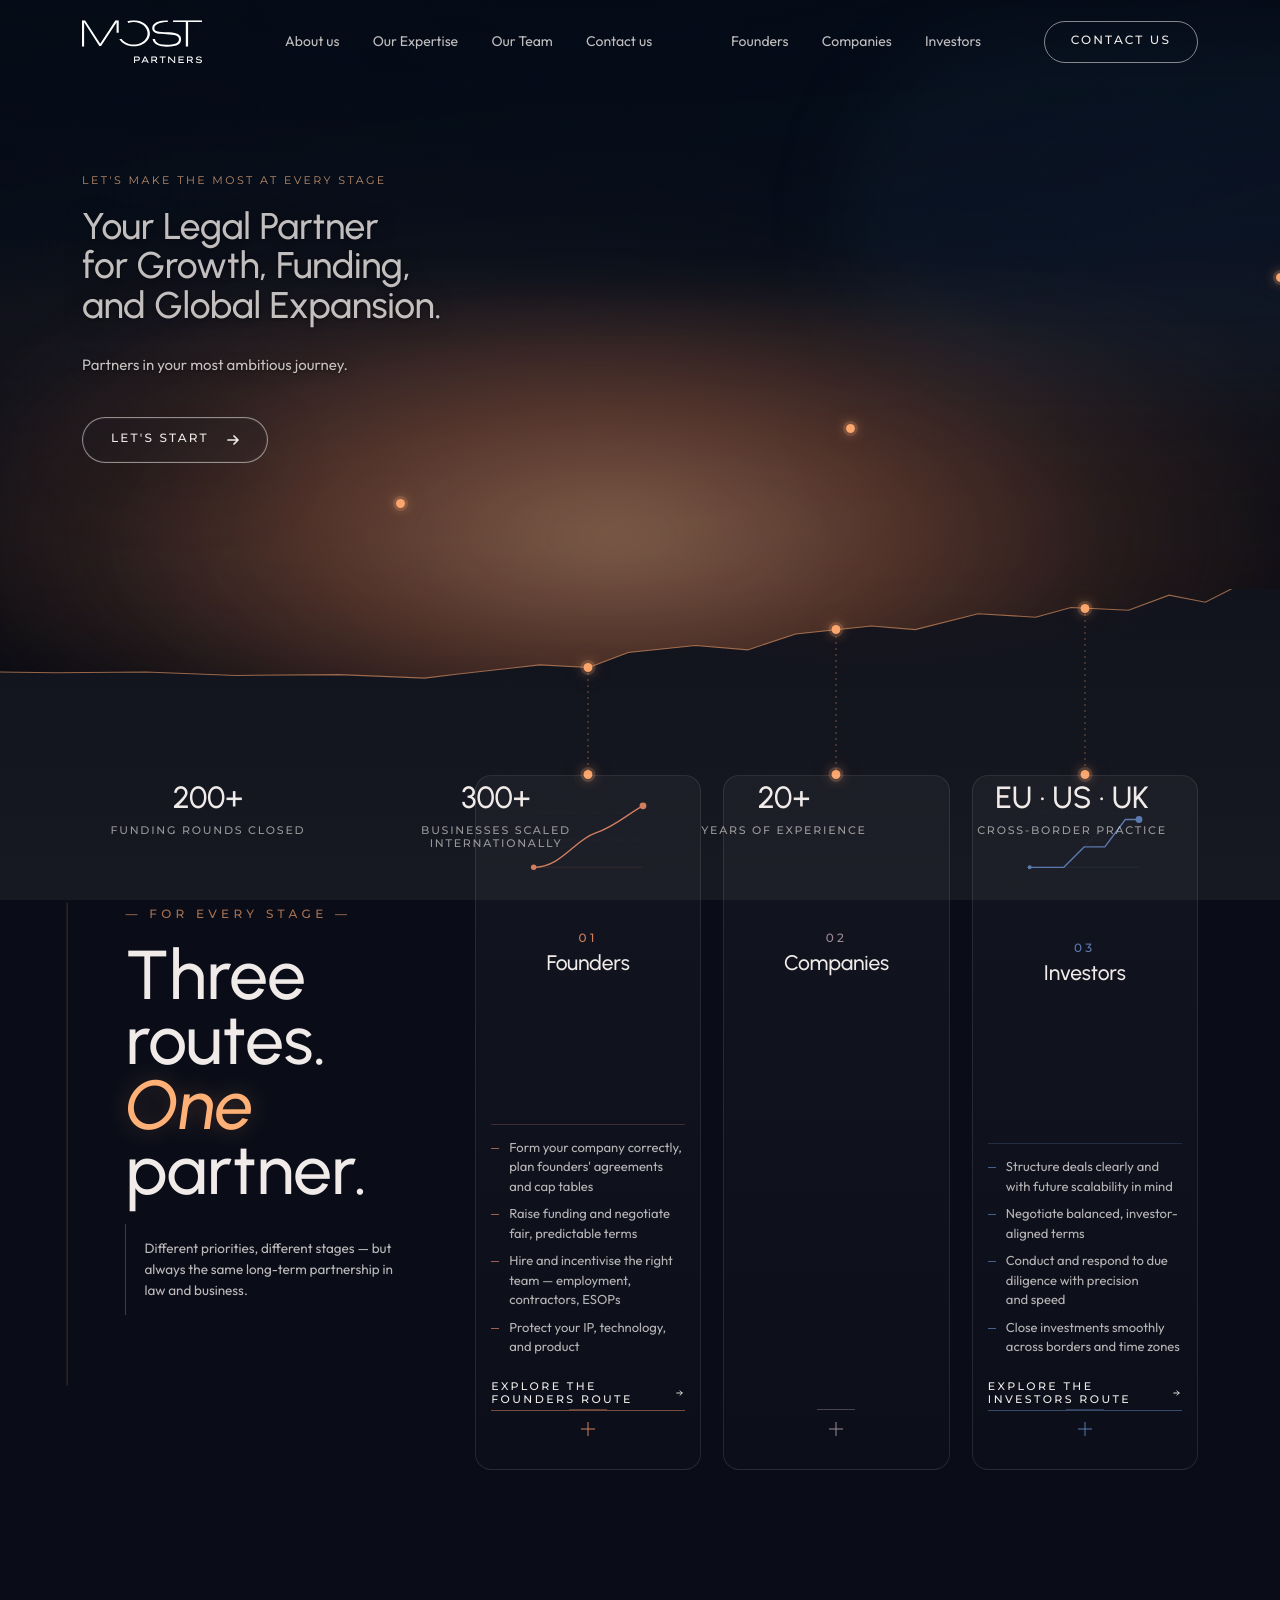
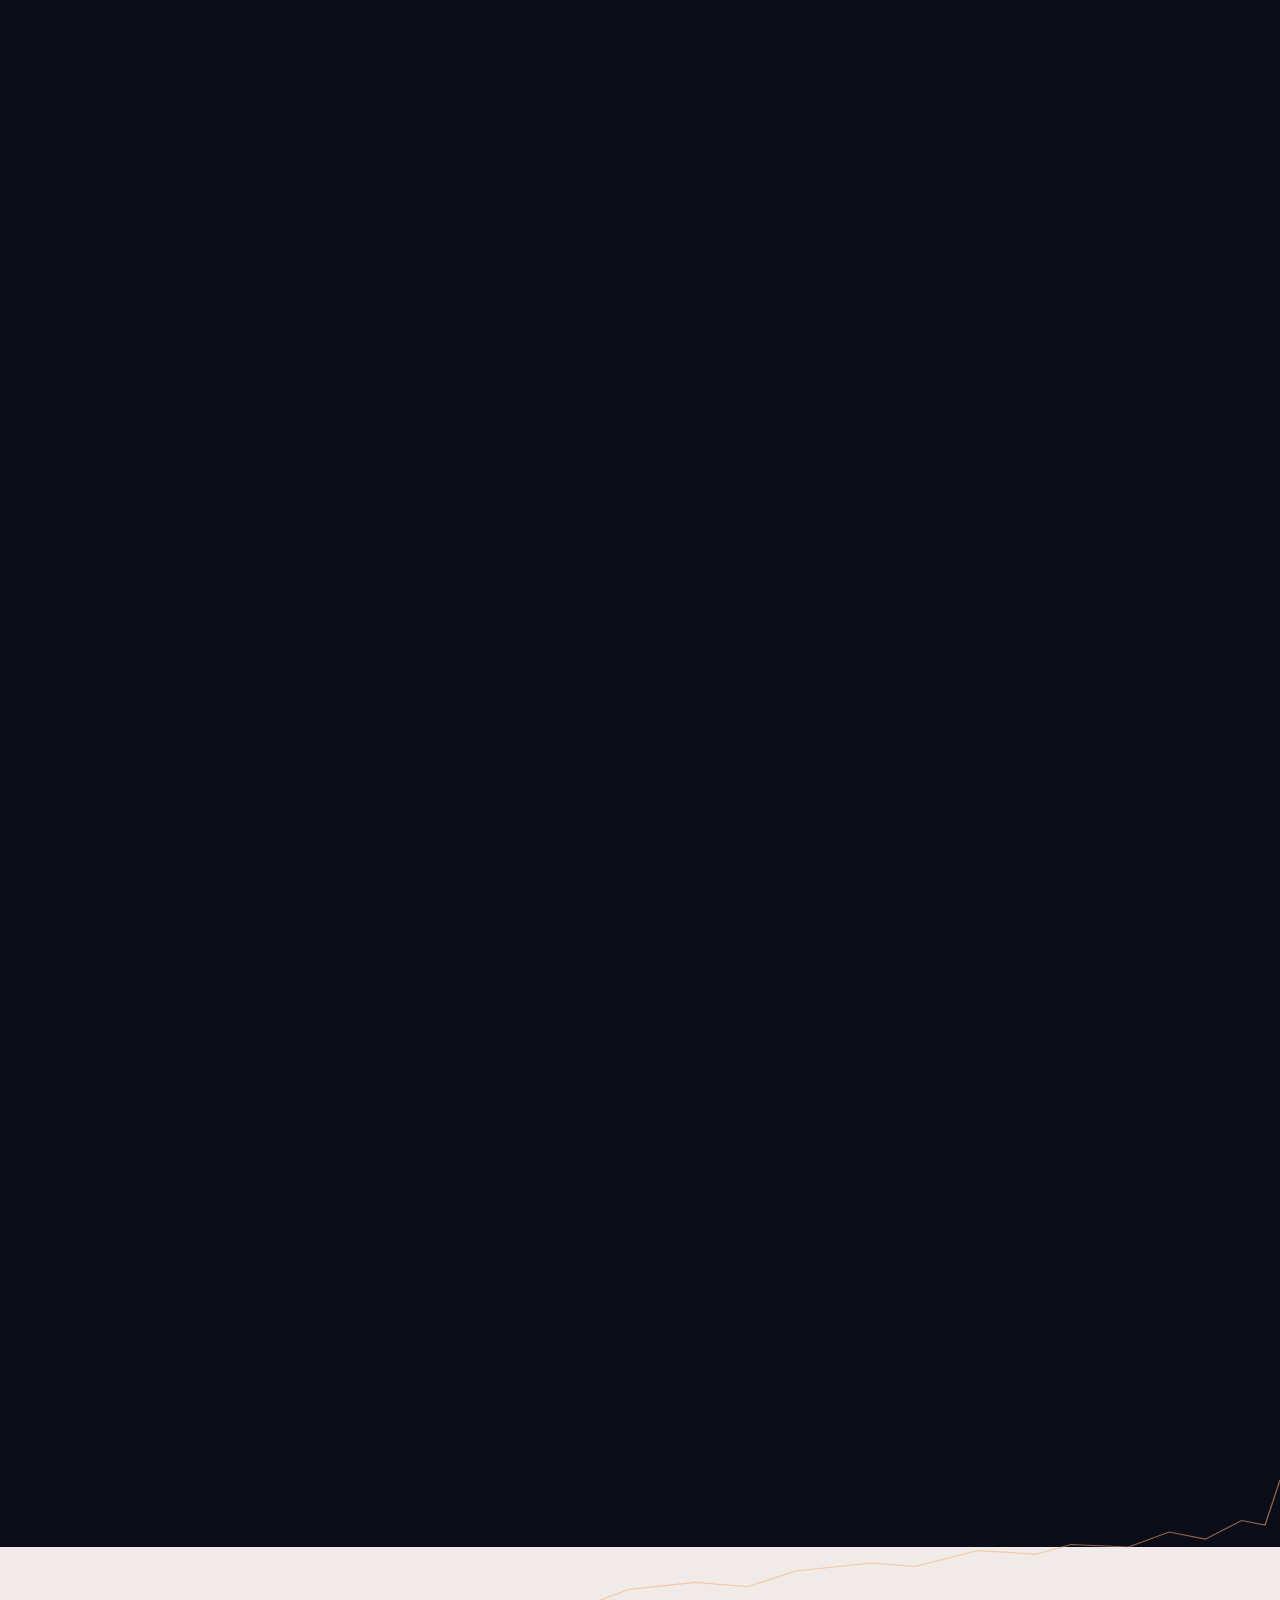
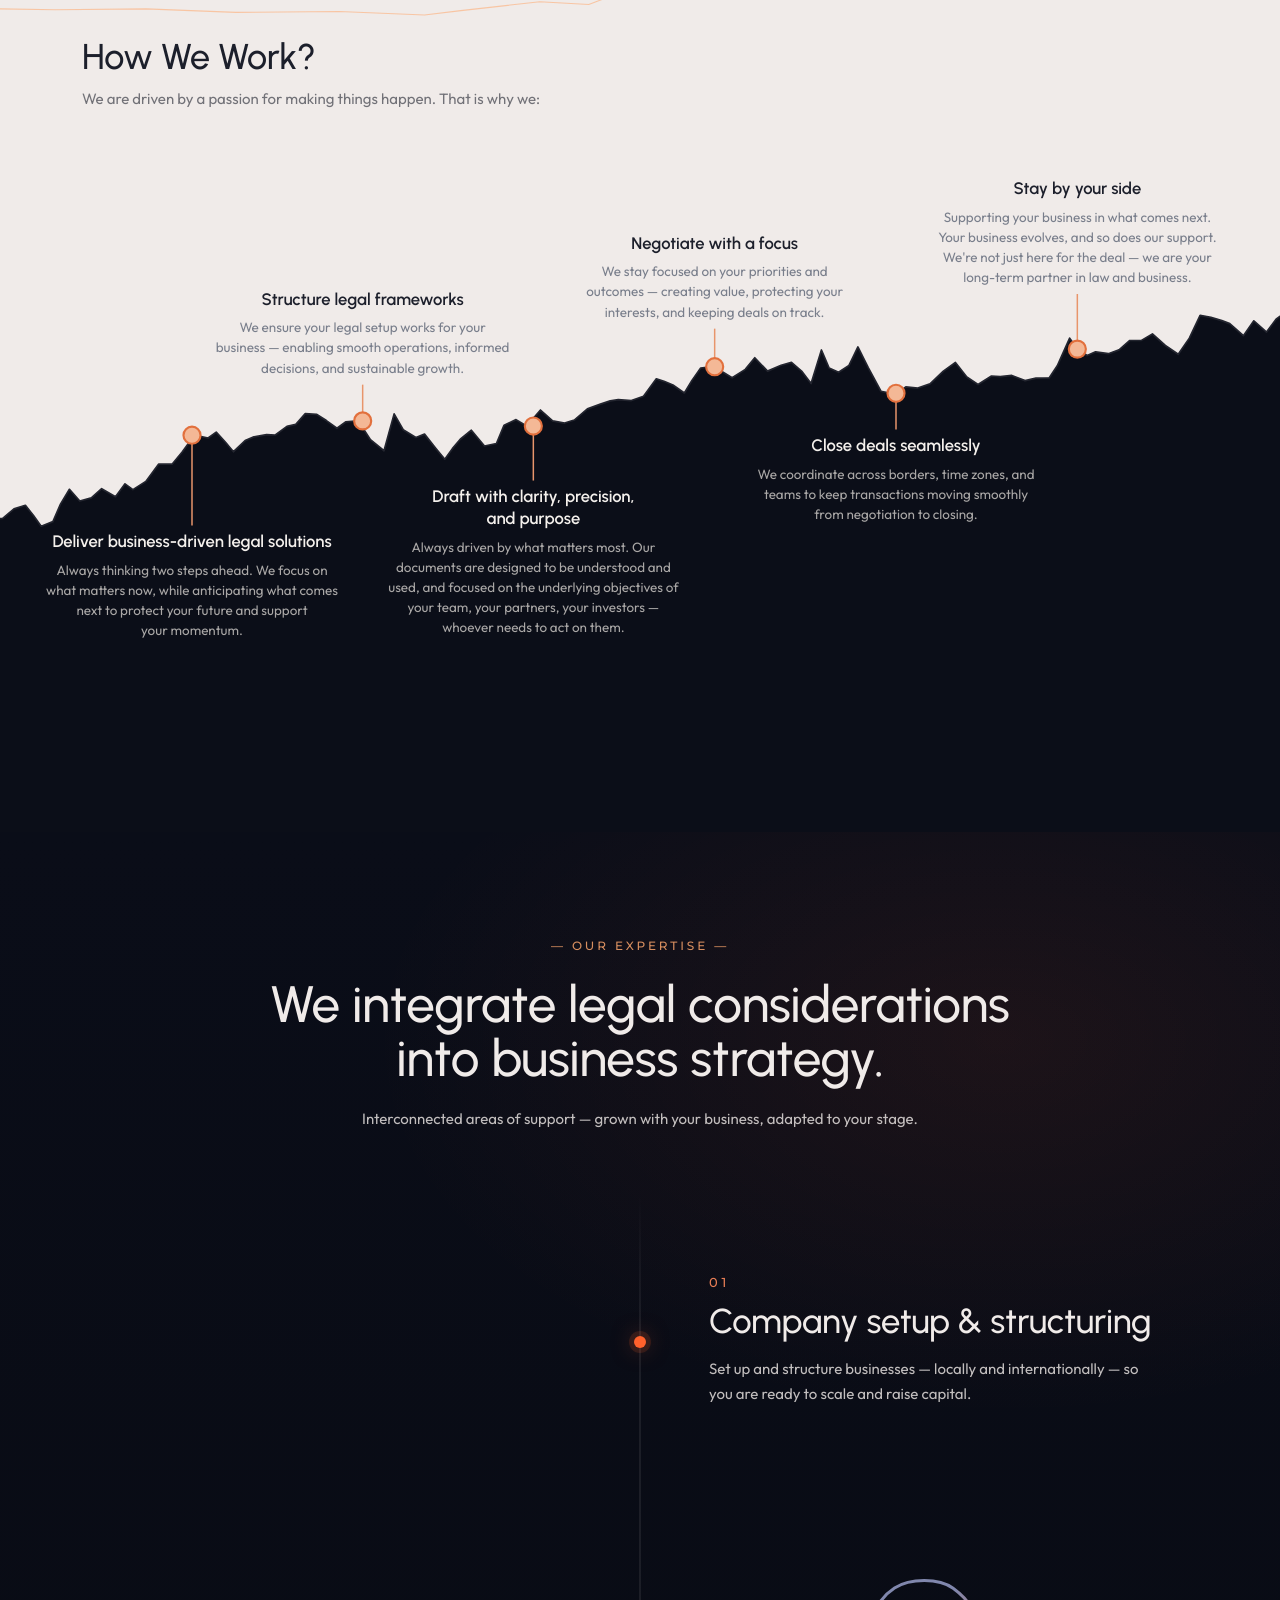
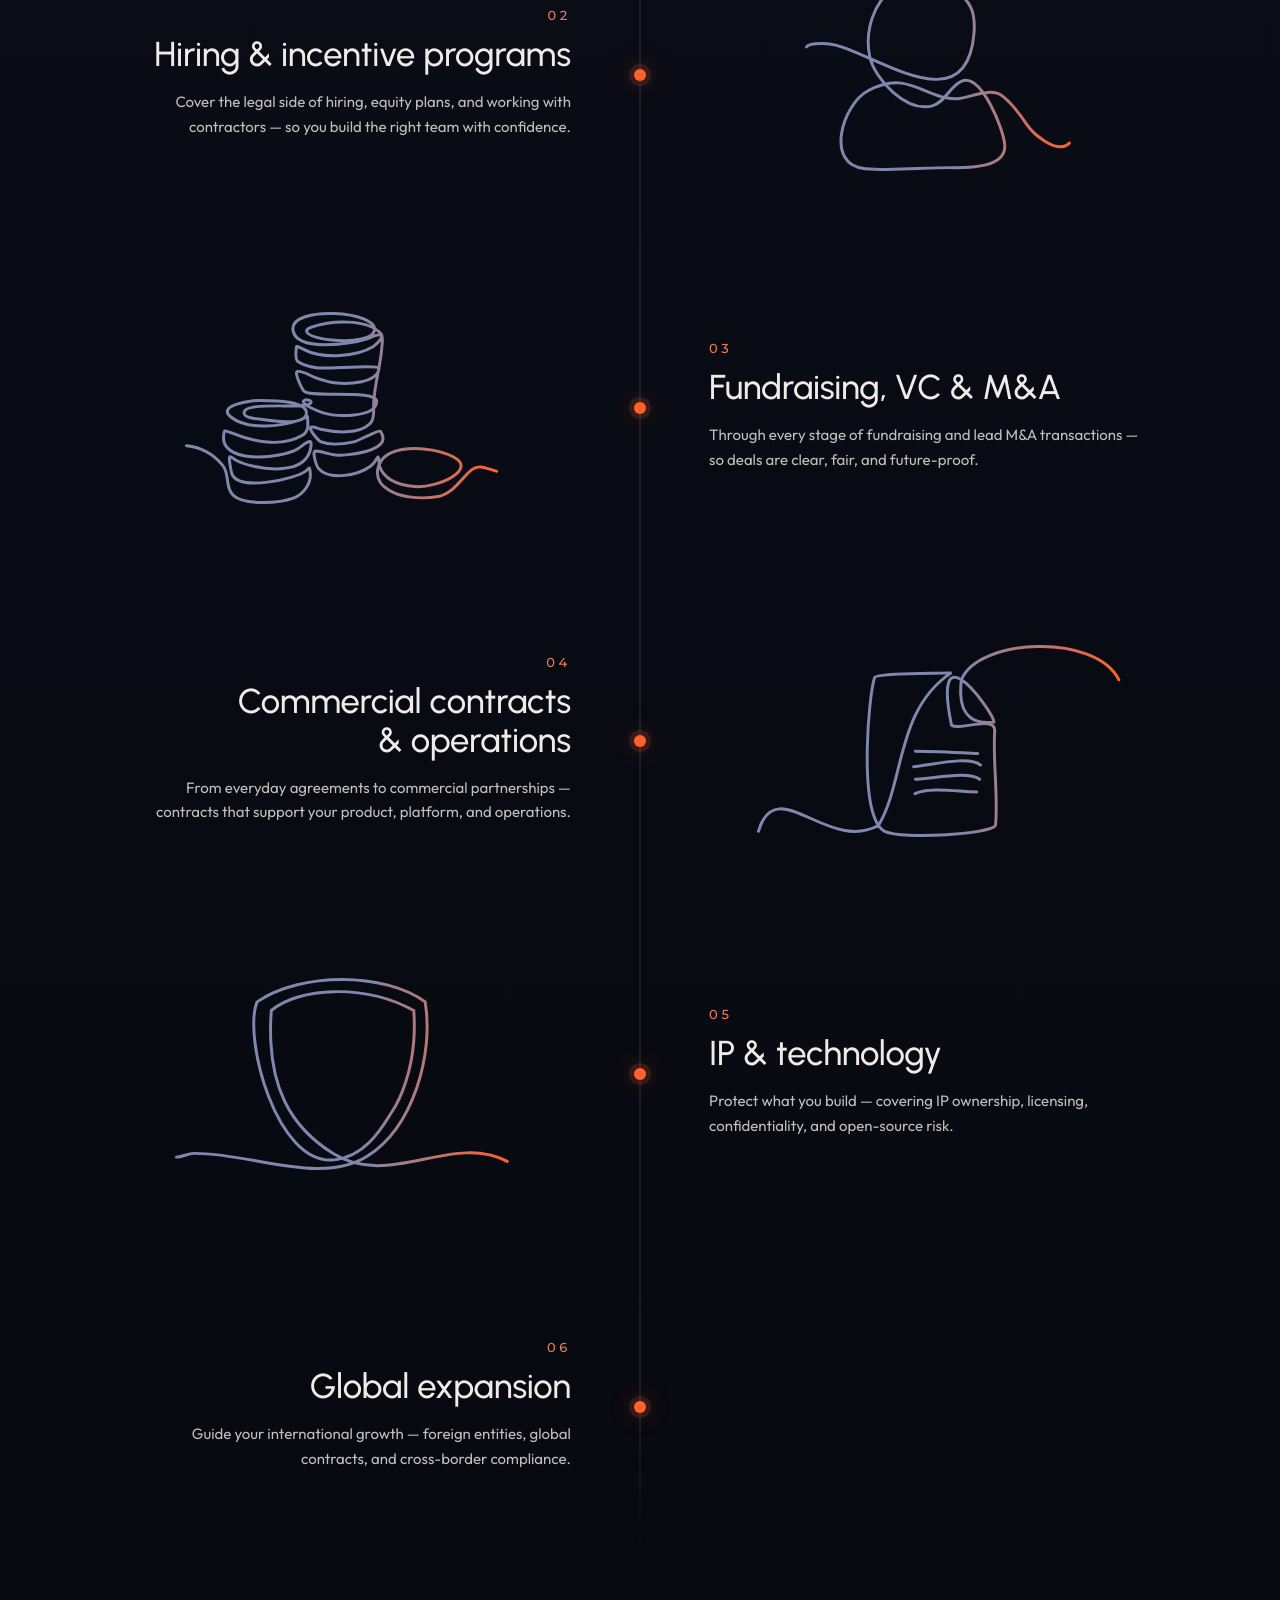
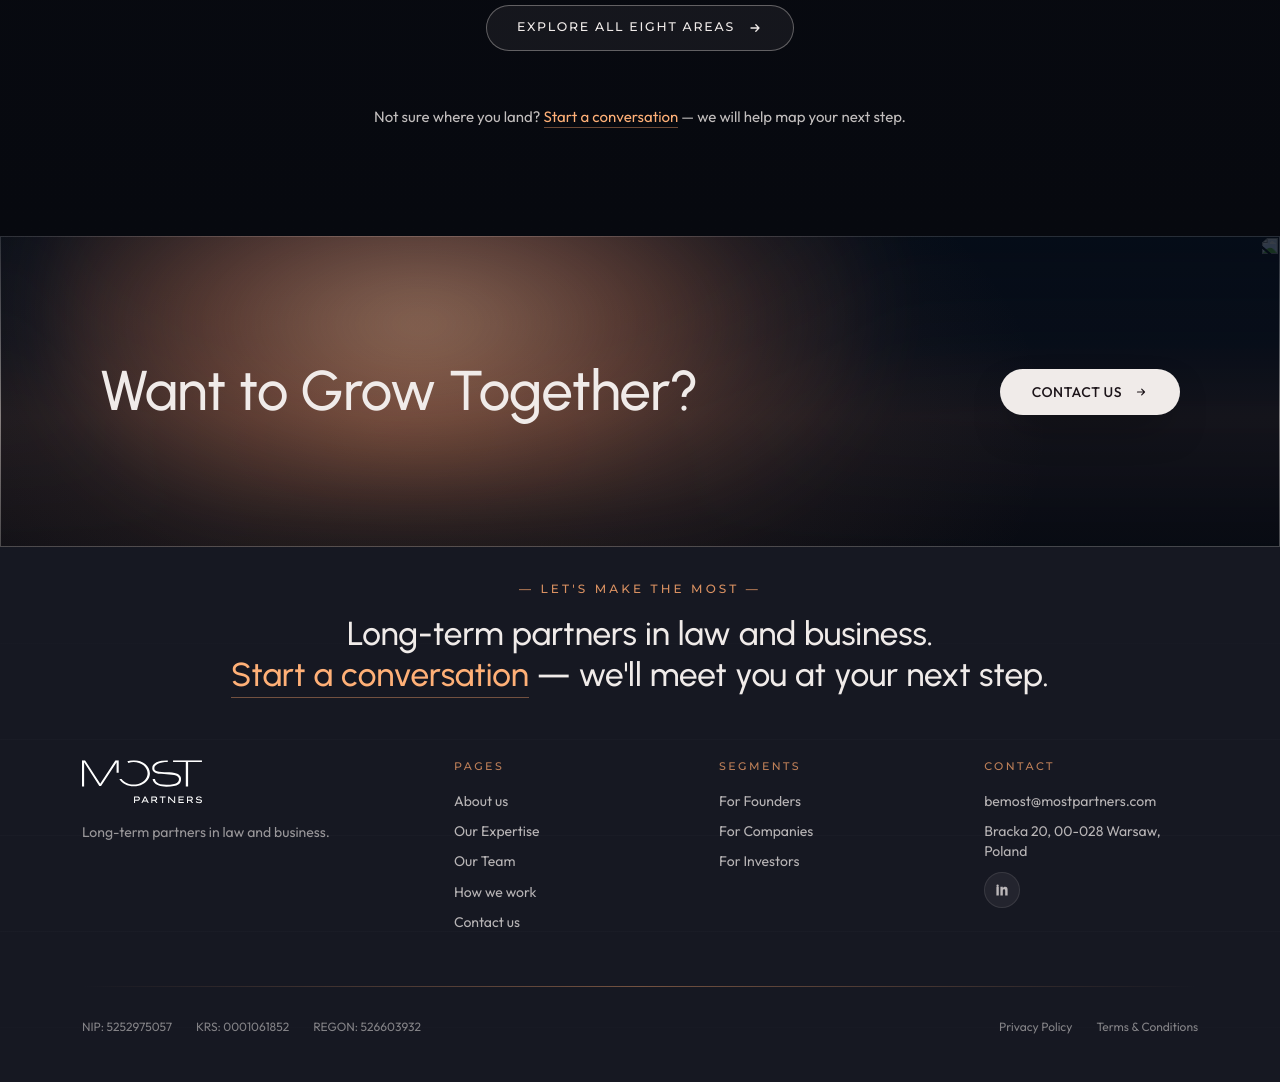
==== index.html @ e62a19aa "Sync home section order from most Co-Authored-By: Claude Opus 5 <noreply@anthropic.com> Claude-Sessi" ====
<!doctype html>
<html lang="en">
  <head>
    <meta charset="utf-8" />
    <meta name="viewport" content="width=device-width, initial-scale=1" />
    <meta name="robots" content="noindex, nofollow, noarchive, nosnippet" />
    <meta name="googlebot" content="noindex, nofollow, noarchive, nosnippet" />
    <title>MOST - Legal Partner for Growth</title>
    <meta
      name="description"
      content="MOST accompanies founders, tech companies, and investors as long-term partners in law and business."
    />
    <link rel="preconnect" href="https://fonts.googleapis.com" />
    <link rel="preconnect" href="https://fonts.gstatic.com" crossorigin />
    <link
      rel="preload"
      as="style"
      href="https://fonts.googleapis.com/css2?family=Montserrat:wght@500&family=Outfit:wght@400;500&family=Urbanist:wght@500;600&display=swap"
      onload="this.onload=null;this.rel='stylesheet'"
    />
    <noscript>
      <link
        href="https://fonts.googleapis.com/css2?family=Montserrat:wght@500&family=Outfit:wght@400;500&family=Urbanist:wght@500;600&display=swap"
        rel="stylesheet"
      />
    </noscript>
    <link rel="stylesheet" href="styles.css" />
    <script src="script.js" defer></script>
  </head>
  <body>
    <svg width="0" height="0" style="position:absolute" aria-hidden="true">
      <symbol id="most-logo" viewBox="0 0 160 58">
        <path d="M46.1176 16.6761V2.64803L25.4118 34.1921H23.0588L2.82353 2.64803V34.8539H0V0.000976562H4L24.2989 31.1793L44.6596 0.000976562H48.9412V16.6761H46.1176Z" />
        <path d="M138.405 2.42772L131.413 2.4491L121.412 2.42772V0.0454102H159.925V2.42772H141.47V34.8427H138.405V2.42772Z" />
        <path d="M87.1559 20.0227C87.3404 19.172 87.4367 18.2971 87.4367 17.4056C87.4367 9.129 79.0972 2.37804 68.8867 2.37804C66.4508 2.37804 64.0639 2.75627 61.7605 3.51911L60.5396 1.48402C63.2406 0.537788 66.1008 0.0513 69.122 0.0513C81.0285 0.0513 90.5527 7.75359 90.5527 17.4056C90.5527 18.2958 90.4723 19.1695 90.3177 20.0227C89.9974 21.7789 89.3585 23.4485 88.4513 24.9895C85.0152 30.8159 77.7155 34.8135 69.122 34.8135C60.5144 34.8135 53.1736 30.8324 49.7249 24.9895H52.7884C56.0147 29.4748 62.0161 32.488 68.8867 32.488C75.7447 32.488 81.7051 29.4608 84.9156 24.9895C86.001 23.4778 86.7709 21.8018 87.1559 20.0227Z" />
        <path d="M114.353 2.42674C103.316 2.42674 96.4705 5.99848 96.4705 10.5885C96.4705 12.9579 97.7646 13.8238 99.8823 14.7797C103.059 16.2135 109.077 15.9515 113.059 16.1032C117.559 16.2554 122.736 16.3607 127.059 18.0885C129.412 19.0289 132.118 21.7293 132.118 24.7061C132.118 31.3238 128.782 35.1841 112.507 35.1841C95.8823 35.1841 94.4705 26.6914 94.1924 25.037H97.2513C97.7646 27.4635 99.1764 32.7576 112.507 32.7576C127.16 32.7576 129.294 29.0076 129.294 24.7061C129.294 22.6106 126.823 21.1216 125.294 20.4047C122.458 19.0753 117.167 18.7332 112.823 18.5297C108.689 18.3779 102.353 18.6042 98.4216 17.0114C95.8051 15.9512 93.647 13.787 93.647 10.5747C93.647 3.75027 101.951 0.000274658 114.353 0.000274658" />
        <path d="M69.4116 57.1026V48.4098H74.4208C74.9271 48.4098 75.3884 48.5299 75.8048 48.77C76.2294 49.0018 76.5682 49.3205 76.8213 49.7262C77.0745 50.1318 77.201 50.583 77.201 51.0798C77.201 51.6013 77.0622 52.0774 76.7846 52.5079C76.507 52.9301 76.1396 53.2695 75.6823 53.5262C75.2251 53.7745 74.7229 53.8987 74.1759 53.8987H70.7343V57.1026H69.4116ZM70.7343 52.6072H74.0534C74.3637 52.6072 74.6495 52.5368 74.9107 52.3961C75.1802 52.2554 75.3925 52.0691 75.5476 51.8373C75.7109 51.6055 75.7926 51.353 75.7926 51.0798C75.7926 50.8231 75.7109 50.5913 75.5476 50.3843C75.3925 50.1774 75.1802 50.0118 74.9107 49.8876C74.6495 49.7634 74.3637 49.7013 74.0534 49.7013H70.7343V52.6072Z" />
        <path d="M79.1814 57.1026L83.37 48.4098H84.9132L89.0773 57.1026H87.6199L84.7417 51.117C84.6682 50.9597 84.5948 50.8066 84.5213 50.6575C84.4478 50.5085 84.3743 50.3595 84.3008 50.2105C84.2355 50.0615 84.1702 49.9042 84.1049 49.7386C84.0395 49.573 83.9742 49.3909 83.9089 49.1922L84.3008 49.1798C84.2273 49.3785 84.1538 49.5647 84.0804 49.7386C84.015 49.9124 83.9456 50.078 83.8721 50.2353C83.7987 50.3926 83.7252 50.5499 83.6517 50.7072C83.5782 50.8562 83.5047 51.0094 83.4312 51.1667L80.5776 57.1026H79.1814ZM81.0062 55.066L81.5329 53.7745H86.6156L86.8238 55.066H81.0062Z" />
        <path d="M92.4354 57.1026V48.4098H97.4446C97.9509 48.4098 98.4122 48.5299 98.8286 48.77C99.2532 49.0018 99.592 49.3205 99.8451 49.7262C100.098 50.1318 100.225 50.583 100.225 51.0798C100.225 51.6013 100.086 52.0774 99.8084 52.5079C99.5308 52.9301 99.1634 53.2695 98.7061 53.5262C98.2489 53.7745 97.7467 53.8987 97.1997 53.8987H93.7582V57.1026H92.4354ZM99.0736 57.1026L96.1587 53.1785L97.5671 52.868L100.727 57.1151L99.0736 57.1026ZM93.7582 52.6072H97.0772C97.3875 52.6072 97.6733 52.5368 97.9345 52.3961C98.204 52.2554 98.4163 52.0691 98.5714 51.8373C98.7347 51.6055 98.8164 51.353 98.8164 51.0798C98.8164 50.8231 98.7347 50.5913 98.5714 50.3843C98.4163 50.1774 98.204 50.0118 97.9345 49.8876C97.6733 49.7634 97.3875 49.7013 97.0772 49.7013H93.7582V52.6072Z" />
        <path d="M106.829 57.1026V49.7013H103.571V48.4098H111.483V49.7013H108.152V57.1026H106.829Z" />
        <path d="M114.933 57.1026V48.4098H116.243L123.2 55.5255L123.127 55.6373C123.086 55.3889 123.049 55.124 123.016 54.8425C122.992 54.5527 122.971 54.2588 122.955 53.9608C122.939 53.6545 122.922 53.3482 122.906 53.0419C122.898 52.7273 122.89 52.4209 122.882 52.1229C122.882 51.8249 122.882 51.5392 122.882 51.266V48.4098H124.204V57.1026H122.869L115.999 50.2477L116.011 50.0739C116.027 50.2229 116.043 50.4009 116.06 50.6079C116.076 50.8148 116.096 51.0384 116.121 51.2785C116.145 51.5185 116.166 51.7669 116.182 52.0236C116.207 52.2719 116.223 52.5244 116.231 52.7811C116.248 53.0294 116.256 53.2654 116.256 53.4889V57.1026H114.933Z" />
        <path d="M128.664 57.1026V48.4098H135.779V49.7013H129.986V55.8111H135.779V57.1026H128.664ZM129.386 53.2902V51.9987H135.106V53.2902H129.386Z" />
        <path d="M139.966 57.1026V48.4098H144.975C145.482 48.4098 145.943 48.5299 146.359 48.77C146.784 49.0018 147.123 49.3205 147.376 49.7262C147.629 50.1318 147.756 50.583 147.756 51.0798C147.756 51.6013 147.617 52.0774 147.339 52.5079C147.061 52.9301 146.694 53.2695 146.237 53.5262C145.78 53.7745 145.277 53.8987 144.73 53.8987H141.289V57.1026H139.966ZM146.604 57.1026L143.689 53.1785L145.098 52.868L148.258 57.1151L146.604 57.1026ZM141.289 52.6072H144.608C144.918 52.6072 145.204 52.5368 145.465 52.3961C145.735 52.2554 145.947 52.0691 146.102 51.8373C146.265 51.6055 146.347 51.353 146.347 51.0798C146.347 50.8231 146.265 50.5913 146.102 50.3843C145.947 50.1774 145.735 50.0118 145.465 49.8876C145.204 49.7634 144.918 49.7013 144.608 49.7013H141.289V52.6072Z" />
        <path d="M155.97 57.2268C155.358 57.2268 154.791 57.1647 154.268 57.0405C153.754 56.9164 153.28 56.7301 152.847 56.4817C152.423 56.2334 152.035 55.9188 151.684 55.5379L152.517 54.4203C153.047 54.975 153.586 55.3806 154.133 55.6373C154.689 55.8939 155.305 56.0222 155.983 56.0222C156.407 56.0222 156.815 55.9726 157.207 55.8732C157.599 55.7656 157.922 55.6083 158.175 55.4013C158.428 55.1861 158.555 54.917 158.555 54.5941C158.555 54.3872 158.485 54.2175 158.346 54.085C158.208 53.9525 158.024 53.8449 157.795 53.7621C157.575 53.6793 157.334 53.6131 157.073 53.5634C156.811 53.5137 156.558 53.4765 156.313 53.4517C156.077 53.4268 155.877 53.4061 155.713 53.3896C155.166 53.3151 154.668 53.2157 154.219 53.0915C153.778 52.9591 153.398 52.7935 153.08 52.5948C152.77 52.3961 152.529 52.1519 152.357 51.8621C152.194 51.5724 152.112 51.2371 152.112 50.8562C152.112 50.4506 152.206 50.0904 152.394 49.7758C152.59 49.453 152.86 49.1839 153.202 48.9687C153.554 48.7451 153.958 48.5754 154.415 48.4595C154.88 48.3436 155.383 48.2856 155.921 48.2856C156.493 48.2856 157.016 48.3436 157.489 48.4595C157.963 48.5754 158.383 48.7493 158.751 48.9811C159.126 49.2046 159.436 49.4819 159.681 49.8131L158.8 50.7941C158.571 50.5127 158.306 50.2767 158.003 50.0863C157.701 49.8876 157.371 49.7386 157.011 49.6392C156.66 49.5399 156.285 49.4902 155.885 49.4902C155.444 49.4902 155.048 49.5399 154.697 49.6392C154.346 49.7386 154.068 49.8793 153.864 50.0615C153.66 50.2353 153.558 50.4506 153.558 50.7072C153.558 50.9307 153.619 51.1212 153.741 51.2785C153.872 51.4358 154.052 51.5682 154.28 51.6758C154.509 51.7752 154.782 51.858 155.101 51.9242C155.427 51.9904 155.787 52.0484 156.179 52.0981C156.669 52.156 157.142 52.2305 157.599 52.3216C158.057 52.4127 158.465 52.541 158.824 52.7066C159.183 52.8639 159.469 53.0791 159.681 53.3523C159.894 53.6255 160 53.9815 160 54.4203C160 54.9832 159.832 55.4758 159.498 55.8981C159.163 56.3203 158.693 56.6473 158.089 56.8791C157.493 57.1109 156.787 57.2268 155.97 57.2268Z" />
      </symbol>
    </svg>

    <div class="scroll-progress" aria-hidden="true"></div>

    <header class="top-nav" aria-label="Primary navigation">
      <a class="wordmark" href="/" aria-label="MOST Partners home">
        <svg class="wordmark__logo" viewBox="0 0 160 58" role="img" aria-label="MOST Partners">
          <use href="#most-logo" />
        </svg>
      </a>

      <nav class="top-nav__menu top-nav__menu--left" aria-label="Primary sections">
        <a href="about-us.html">About us</a>
        <a href="expertise.html">Our Expertise</a>
        <a href="our-team.html">Our Team</a>
        <a href="contact.html">Contact us</a>
      </nav>

      <nav class="top-nav__menu top-nav__menu--right" aria-label="Audience">
        <a href="for-founders.html">Founders</a>
        <a href="for-companies.html">Companies</a>
        <a href="for-investors.html">Investors</a>
      </nav>

      <a class="nav-cta" href="contact.html">Contact us</a>

      <button class="icon-button" type="button" aria-label="Open menu" aria-expanded="false" aria-controls="mobile-menu">
        <span></span>
        <span></span>
      </button>
    </header>

    <div class="mobile-menu" id="mobile-menu" hidden>
      <div class="mobile-menu__panel">
        <div class="mobile-menu__top">
          <a class="wordmark" href="/" aria-label="MOST Partners home">
            <svg class="wordmark__logo" viewBox="0 0 160 58" role="img" aria-label="MOST">
              <use href="#most-logo" />
            </svg>
            <span class="wordmark__tag">PARTNERS</span>
          </a>
          <button class="close-button" type="button" aria-label="Close menu">
            <svg viewBox="0 0 24 24" aria-hidden="true">
              <path d="M6 6l12 12M18 6 6 18" />
            </svg>
          </button>
        </div>
        <nav class="mobile-menu__links" aria-label="Expanded mobile navigation">
          <a href="about-us.html">About us</a>
          <a href="expertise.html">Our Expertise</a>
          <a href="our-team.html">Our Team</a>
          <a href="contact.html">Contact us</a>
          <span class="mobile-menu__divider" aria-hidden="true"></span>
          <a href="for-founders.html">Founders</a>
          <a href="for-companies.html">Companies</a>
          <a href="for-investors.html">Investors</a>
        </nav>
        <a class="nav-cta" href="contact.html">Contact us</a>
      </div>
    </div>

    <main>
      <section class="hero" aria-labelledby="hero-title">
        <div class="hero-media" aria-hidden="true">
          <img class="hero-bg" src="background.webp" alt="" fetchpriority="high" decoding="async" />
          <div class="hero-wash"></div>
          <div class="hero-vignette"></div>
          <div class="hero-noise"></div>
        </div>

        <div class="hero-glow" aria-hidden="true">
          <span class="hero-glow__sun"></span>
          <span class="hero-glow__haze"></span>
        </div>

        <div class="hero-ridges" aria-hidden="true">
          <div class="hero-climbers-sun" aria-hidden="true"></div>

          <img class="hero-ridges__img" src="gora-bez-tla-2000px.svg" alt="" decoding="async" />

          <div class="hero-climbers" aria-hidden="true">
            <img class="hero-climbers__img" src="climbers.svg" alt="" decoding="async" />
          </div>
        </div>

        <div class="hero-content">
          <p class="eyebrow reveal">let's make the most at every stage</p>
          <h1 class="hero-title reveal" id="hero-title">
            Your Legal Partner
            <span>for Growth, Funding,</span>
            <span>and Global Expansion.</span>
          </h1>
          <p class="hero-tagline reveal">
            Partners in your most ambitious journey.
          </p>
          <a class="primary-cta reveal" href="contact.html">
            <span>let's start</span>
            <svg viewBox="0 0 20 20" aria-hidden="true">
              <path d="M5 10h10M11 6l4 4-4 4" />
            </svg>
          </a>
        </div>

        <div class="hero-stats" aria-label="Highlights">
          <div class="hero-stat">
            <strong>200+</strong>
            <span>Funding rounds closed</span>
            <p class="hero-stat__copy">Pre-seed through Series C and beyond, structured to keep growth on track.</p>
          </div>
          <div class="hero-stat">
            <strong>300+</strong>
            <span>Businesses scaled internationally</span>
            <p class="hero-stat__copy">From formation through cross-border expansion across Europe, the US, and the UK.</p>
          </div>
          <div class="hero-stat">
            <strong>20+</strong>
            <span>Years of experience</span>
            <p class="hero-stat__copy">Lawyers with backgrounds in Polish, English, and US law&nbsp;— working with founders, companies, and investors since&nbsp;2016.</p>
          </div>
          <div class="hero-stat">
            <strong>EU · US · UK</strong>
            <span>Cross-border practice</span>
            <p class="hero-stat__copy">Multijurisdictional experience advising on venture, commercial, and M&amp;A transactions across markets.</p>
          </div>
        </div>

      </section>

      <div class="ridge-edge">
        <svg class="ridge-edge__leaders" viewBox="0 0 2000 100" preserveAspectRatio="none" aria-hidden="true"></svg>
        <img class="ridge-edge__img" src="gora-bez-tla-2000px.svg" alt="" aria-hidden="true" loading="lazy" decoding="async" />
        <p class="ridge-quote">
          At MOST, we accompany founders, tech companies, and investors as long-term partners in law and business&nbsp;–
          helping them <strong>protect what matters most, move forward with confidence, and unlock opportunity.</strong>
        </p>
      </div>

      <svg class="hero-trail" viewBox="0 0 2000 850" preserveAspectRatio="none" aria-hidden="true">
        <path class="hero-trail__path" d="" />
        <g class="hero-trail__leaders"></g>
      </svg>

      <div class="hero-trail-points" aria-hidden="true"></div>

      <div class="hero-trail-labels" aria-hidden="true"></div>

      <!-- AUDIENCE INTRO: triptych with expandable persona cards (first section after hero) -->
      <section class="audience-intro" id="for-you" aria-labelledby="audience-intro-title">
        <div class="audience-intro__trail-edge audience-intro__trail-edge--bottom" aria-hidden="true"></div>
        <div class="audience-intro__grid" data-audience-triptych>
          <header class="audience-intro__head">
            <p class="audience-intro__eyebrow">— for every stage —</p>
            <h2 class="audience-intro__title" id="audience-intro-title">
              Three routes.<br>
              <span class="audience-intro__title-one">One</span><br>
              partner.
            </h2>
            <p class="audience-intro__lede">
              Different priorities, different stages&nbsp;— but always the same long-term partnership in law and&nbsp;business.
            </p>
          </header>

          <div class="audience-col audience-col--founders">
            <div class="audience-col__connector" aria-hidden="true">
              <span class="audience-col__trail-marker"></span>
              <span class="audience-col__card-marker"></span>
            </div>
            <article class="preview preview--founders is-expanded" data-audience-card>
              <div class="preview__chart" aria-hidden="true">
                <svg class="preview__route" viewBox="0 0 200 120" preserveAspectRatio="xMidYMid meet">
                  <line x1="20" y1="100" x2="180" y2="100" stroke="rgba(209,126,95,0.18)" stroke-width="1" />
                  <line x1="20" y1="60" x2="180" y2="60" stroke="rgba(209,126,95,0.12)" stroke-width="1" stroke-dasharray="2 3" />
                  <line x1="20" y1="20" x2="180" y2="20" stroke="rgba(209,126,95,0.1)" stroke-width="1" stroke-dasharray="2 3" />
                  <path d="M20 100 C 60 100, 80 60, 110 50 S 160 20, 180 10" stroke="#D17E5F" stroke-width="2" fill="none" stroke-linecap="round" />
                  <circle cx="20" cy="100" r="4" fill="#D17E5F" />
                  <circle cx="180" cy="10" r="5" fill="#D17E5F" />
                </svg>
              </div>
              <header class="preview__head">
                <span class="preview__num">01</span>
                <p class="preview__name">Founders</p>
                <p class="preview__hint">building from&nbsp;zero</p>
              </header>
              <div class="preview__body">
                <p class="preview__copy">
                  We take over the legal aspects of running your business so that you can focus on building and growing it. Have us as your legal partner at every stage&nbsp;— from formation and hiring to funding, expansion, and&nbsp;exit.
                </p>
                <ul class="preview__list">
                  <li>Form your company correctly, plan founders' agreements and cap&nbsp;tables</li>
                  <li>Raise funding and negotiate fair, predictable&nbsp;terms</li>
                  <li>Hire and incentivise the right team&nbsp;— employment, contractors,&nbsp;ESOPs</li>
                  <li>Protect your IP, technology, and&nbsp;product</li>
                </ul>
                <a class="preview__cta" href="for-founders.html">
                  <span>explore the founders route</span>
                  <svg viewBox="0 0 20 20" aria-hidden="true"><path d="M5 10h10M11 6l4 4-4 4" fill="none" stroke="currentColor" stroke-width="1.6" stroke-linecap="round" stroke-linejoin="round" /></svg>
                </a>
              </div>
              <button class="preview__toggle" type="button" aria-expanded="true" data-audience-toggle>
                <span class="preview__toggle-label">show less</span>
                <span class="preview__toggle-icon" aria-hidden="true"></span>
              </button>
            </article>
          </div>

          <div class="audience-col audience-col--companies">
            <div class="audience-col__connector" aria-hidden="true">
              <span class="audience-col__trail-marker"></span>
              <span class="audience-col__card-marker"></span>
            </div>
            <article class="preview preview--companies" data-audience-card>
              <div class="preview__chart" aria-hidden="true">
                <svg class="preview__route" viewBox="0 0 200 120" preserveAspectRatio="xMidYMid meet">
                  <line x1="20" y1="100" x2="180" y2="100" stroke="rgba(155,139,149,0.18)" stroke-width="1" />
                  <line x1="20" y1="60" x2="180" y2="60" stroke="rgba(155,139,149,0.12)" stroke-width="1" stroke-dasharray="2 3" />
                  <line x1="20" y1="20" x2="180" y2="20" stroke="rgba(155,139,149,0.1)" stroke-width="1" stroke-dasharray="2 3" />
                  <path d="M20 60 L 180 60" stroke="#9B8B95" stroke-width="2" fill="none" stroke-linecap="round" />
                  <rect x="16" y="56" width="8" height="8" fill="#9B8B95" />
                  <rect x="96" y="56" width="8" height="8" fill="rgba(155,139,149,0.7)" />
                  <rect x="176" y="56" width="8" height="8" fill="#9B8B95" />
                </svg>
              </div>
              <header class="preview__head">
                <span class="preview__num">02</span>
                <p class="preview__name">Companies</p>
                <p class="preview__hint">scaling with&nbsp;confidence</p>
              </header>
              <div class="preview__body">
                <p class="preview__copy">
                  We take care of the legal processes that each business needs, so you can scale and expand with confidence. From commercial contracts to cross-border transactions and complex deals&nbsp;— we support operational, structural, and international growth at every&nbsp;stage.
                </p>
                <ul class="preview__list">
                  <li>Strong legal foundations for operations and&nbsp;scale</li>
                  <li>Raise capital with clean, investor-aligned&nbsp;documentation</li>
                  <li>Manage employment, contractors, and ESOP&nbsp;programs</li>
                  <li>Navigate cross-border expansion and&nbsp;compliance</li>
                </ul>
                <a class="preview__cta" href="for-companies.html">
                  <span>explore the companies route</span>
                  <svg viewBox="0 0 20 20" aria-hidden="true"><path d="M5 10h10M11 6l4 4-4 4" fill="none" stroke="currentColor" stroke-width="1.6" stroke-linecap="round" stroke-linejoin="round" /></svg>
                </a>
              </div>
              <button class="preview__toggle" type="button" aria-expanded="false" data-audience-toggle>
                <span class="preview__toggle-label">read more</span>
                <span class="preview__toggle-icon" aria-hidden="true"></span>
              </button>
            </article>
          </div>

          <div class="audience-col audience-col--investors">
            <div class="audience-col__connector" aria-hidden="true">
              <span class="audience-col__trail-marker"></span>
              <span class="audience-col__card-marker"></span>
            </div>
            <article class="preview preview--investors" data-audience-card>
              <div class="preview__chart" aria-hidden="true">
                <svg class="preview__route" viewBox="0 0 200 120" preserveAspectRatio="xMidYMid meet">
                  <line x1="20" y1="100" x2="180" y2="100" stroke="rgba(91,122,176,0.18)" stroke-width="1" />
                  <line x1="20" y1="60" x2="180" y2="60" stroke="rgba(91,122,176,0.12)" stroke-width="1" stroke-dasharray="2 3" />
                  <line x1="20" y1="20" x2="180" y2="20" stroke="rgba(91,122,176,0.1)" stroke-width="1" stroke-dasharray="2 3" />
                  <path d="M20 100 L 70 100 L 100 70 L 130 70 L 160 30 L 180 30" stroke="#5B7AB0" stroke-width="2" fill="none" stroke-linecap="round" stroke-linejoin="round" />
                  <path d="M100 70 L 120 50" stroke="rgba(91,122,176,0.5)" stroke-width="1" fill="none" stroke-dasharray="2 3" />
                  <circle cx="20" cy="100" r="3" fill="#5B7AB0" />
                  <circle cx="180" cy="30" r="5" fill="#5B7AB0" />
                </svg>
              </div>
              <header class="preview__head">
                <span class="preview__num">03</span>
                <p class="preview__name">Investors</p>
                <p class="preview__hint">deploying capital</p>
              </header>
              <div class="preview__body">
                <p class="preview__copy">
                  We structure, negotiate, and close deals so you can focus on sourcing opportunities and maximising value. Partner with us to turn potential into performance&nbsp;— and investments into lasting&nbsp;returns.
                </p>
                <ul class="preview__list">
                  <li>Structure deals clearly and with future scalability in&nbsp;mind</li>
                  <li>Negotiate balanced, investor-aligned&nbsp;terms</li>
                  <li>Conduct and respond to due diligence with precision and&nbsp;speed</li>
                  <li>Close investments smoothly across borders and time&nbsp;zones</li>
                </ul>
                <a class="preview__cta" href="for-investors.html">
                  <span>explore the investors route</span>
                  <svg viewBox="0 0 20 20" aria-hidden="true"><path d="M5 10h10M11 6l4 4-4 4" fill="none" stroke="currentColor" stroke-width="1.6" stroke-linecap="round" stroke-linejoin="round" /></svg>
                </a>
              </div>
              <button class="preview__toggle" type="button" aria-expanded="false" data-audience-toggle>
                <span class="preview__toggle-label">read more</span>
                <span class="preview__toggle-icon" aria-hidden="true"></span>
              </button>
            </article>
          </div>
        </div>
      </section>

      <!-- HOW WE WORK: the Figma terrain - a hand-drawn ridge profile with
           labels scattered along the line -->
      <section class="exwork exwork--terrain" id="how-we-work" aria-labelledby="exwork-title">
        <header class="exwork__head">
          <h2 class="exwork__title" id="exwork-title">How We&nbsp;Work?</h2>
          <p class="exwork__lede">We are driven by a passion for making things happen. That is why&nbsp;we:</p>
        </header>

        <div class="exwork-terrain io-reveal">
          <svg class="exwork-terrain__svg" viewBox="0 0 1200 660" preserveAspectRatio="xMidYMid meet" aria-hidden="true">
            <path class="exwork-terrain__fill" d="M -10.0 366.8 L 2.5 366.0 L 13.1 357.1 L 23.8 353.7 L 31.4 363.3 L 38.6 373.3 L 49.6 369.0 L 56.7 352.6 L 65.1 338.7 L 74.8 349.7 L 85.6 346.8 L 95.3 338.1 L 108.3 345.6 L 117.2 333.6 L 124.6 339.0 L 136.7 331.3 L 148.8 315.0 L 161.3 315.2 L 170.6 304.0 L 182.3 288.0 L 195.1 290.6 L 202.7 285.1 L 210.8 293.9 L 218.9 303.5 L 229.8 293.0 L 238.0 289.6 L 249.9 287.5 L 258.1 287.8 L 269.0 279.7 L 277.3 277.9 L 286.2 267.8 L 296.7 268.4 L 306.0 274.3 L 315.9 281.5 L 324.0 275.6 L 335.9 274.6 L 347.3 292.2 L 360.0 302.6 L 369.5 268.0 L 378.0 282.8 L 389.9 290.1 L 398.0 287.0 L 408.3 300.0 L 417.0 310.5 L 424.1 300.6 L 431.5 291.8 L 441.9 283.3 L 454.2 298.1 L 465.4 295.8 L 472.6 278.6 L 483.8 273.4 L 493.7 279.4 L 506.7 264.4 L 518.1 274.5 L 529.3 276.6 L 538.4 273.8 L 550.7 263.3 L 562.9 258.9 L 572.1 255.8 L 579.6 254.7 L 591.9 255.5 L 603.3 251.5 L 615.3 235.1 L 622.5 237.5 L 630.9 241.0 L 641.6 248.4 L 648.7 236.6 L 656.9 225.0 L 667.8 223.8 L 676.8 228.3 L 686.4 234.2 L 698.7 226.3 L 707.6 215.4 L 719.6 227.9 L 732.3 222.4 L 742.0 219.7 L 751.5 227.9 L 760.4 239.6 L 770.1 208.1 L 777.3 225.0 L 786.2 229.0 L 795.9 222.6 L 804.3 205.3 L 814.0 224.6 L 825.9 246.8 L 834.1 248.5 L 841.1 248.7 L 849.2 242.7 L 860.4 243.8 L 871.9 239.9 L 884.4 227.9 L 895.7 219.8 L 906.4 233.5 L 916.9 240.4 L 929.5 232.5 L 937.8 233.1 L 948.6 232.0 L 961.0 236.8 L 971.2 234.5 L 983.7 234.2 L 991.2 222.9 L 1002.8 197.0 L 1010.2 207.3 L 1019.2 213.3 L 1027.1 209.8 L 1039.1 211.6 L 1049.1 208.0 L 1059.2 199.2 L 1070.1 199.1 L 1080.4 193.1 L 1092.5 203.9 L 1104.6 212.1 L 1115.0 197.0 L 1125.1 175.6 L 1135.2 177.5 L 1145.5 180.6 L 1152.9 183.4 L 1165.7 194.7 L 1175.5 180.8 L 1187.4 191.3 L 1196.3 179.3 L 1208.9 169.7 L 1200 660 L 0 660 Z" />
            <path class="exwork-terrain__line" d="M -10.0 366.8 L 2.5 366.0 L 13.1 357.1 L 23.8 353.7 L 31.4 363.3 L 38.6 373.3 L 49.6 369.0 L 56.7 352.6 L 65.1 338.7 L 74.8 349.7 L 85.6 346.8 L 95.3 338.1 L 108.3 345.6 L 117.2 333.6 L 124.6 339.0 L 136.7 331.3 L 148.8 315.0 L 161.3 315.2 L 170.6 304.0 L 182.3 288.0 L 195.1 290.6 L 202.7 285.1 L 210.8 293.9 L 218.9 303.5 L 229.8 293.0 L 238.0 289.6 L 249.9 287.5 L 258.1 287.8 L 269.0 279.7 L 277.3 277.9 L 286.2 267.8 L 296.7 268.4 L 306.0 274.3 L 315.9 281.5 L 324.0 275.6 L 335.9 274.6 L 347.3 292.2 L 360.0 302.6 L 369.5 268.0 L 378.0 282.8 L 389.9 290.1 L 398.0 287.0 L 408.3 300.0 L 417.0 310.5 L 424.1 300.6 L 431.5 291.8 L 441.9 283.3 L 454.2 298.1 L 465.4 295.8 L 472.6 278.6 L 483.8 273.4 L 493.7 279.4 L 506.7 264.4 L 518.1 274.5 L 529.3 276.6 L 538.4 273.8 L 550.7 263.3 L 562.9 258.9 L 572.1 255.8 L 579.6 254.7 L 591.9 255.5 L 603.3 251.5 L 615.3 235.1 L 622.5 237.5 L 630.9 241.0 L 641.6 248.4 L 648.7 236.6 L 656.9 225.0 L 667.8 223.8 L 676.8 228.3 L 686.4 234.2 L 698.7 226.3 L 707.6 215.4 L 719.6 227.9 L 732.3 222.4 L 742.0 219.7 L 751.5 227.9 L 760.4 239.6 L 770.1 208.1 L 777.3 225.0 L 786.2 229.0 L 795.9 222.6 L 804.3 205.3 L 814.0 224.6 L 825.9 246.8 L 834.1 248.5 L 841.1 248.7 L 849.2 242.7 L 860.4 243.8 L 871.9 239.9 L 884.4 227.9 L 895.7 219.8 L 906.4 233.5 L 916.9 240.4 L 929.5 232.5 L 937.8 233.1 L 948.6 232.0 L 961.0 236.8 L 971.2 234.5 L 983.7 234.2 L 991.2 222.9 L 1002.8 197.0 L 1010.2 207.3 L 1019.2 213.3 L 1027.1 209.8 L 1039.1 211.6 L 1049.1 208.0 L 1059.2 199.2 L 1070.1 199.1 L 1080.4 193.1 L 1092.5 203.9 L 1104.6 212.1 L 1115.0 197.0 L 1125.1 175.6 L 1135.2 177.5 L 1145.5 180.6 L 1152.9 183.4 L 1165.7 194.7 L 1175.5 180.8 L 1187.4 191.3 L 1196.3 179.3 L 1208.9 169.7" />
      <line class="exwork-terrain__leader" x1="180" y1="296.0" x2="180" y2="372.6" />
      <line class="exwork-terrain__leader" x1="340" y1="266.6" x2="340" y2="240.60000000000002" />
      <line class="exwork-terrain__leader" x1="500" y1="287.4" x2="500" y2="330.5" />
      <line class="exwork-terrain__leader" x1="670" y1="215.8" x2="670" y2="188.1" />
      <line class="exwork-terrain__leader" x1="840" y1="256.7" x2="840" y2="282.7" />
      <line class="exwork-terrain__leader" x1="1010" y1="199.3" x2="1010" y2="155.6" />
      <circle class="exwork-terrain__node" cx="180" cy="288.0" r="8" />
      <circle class="exwork-terrain__node" cx="340" cy="274.6" r="8" />
      <circle class="exwork-terrain__node" cx="500" cy="279.4" r="8" />
      <circle class="exwork-terrain__node" cx="670" cy="223.8" r="8" />
      <circle class="exwork-terrain__node" cx="840" cy="248.7" r="8" />
      <circle class="exwork-terrain__node" cx="1010" cy="207.3" r="8" />
          </svg>
          <ol class="exwork-terrain__labels">
      <li class="is-below" style="--x: 15.0%; --y: 57.36%;">
        <h3>Deliver business-driven legal&nbsp;solutions</h3>
        <p>Always thinking two steps ahead. We focus on what matters now, while anticipating what comes next to protect your future and support your&nbsp;momentum.</p>
      </li>
      <li class="is-above" style="--x: 28.33%; --y: 35.55%;">
        <h3>Structure legal&nbsp;frameworks</h3>
        <p>We ensure your legal setup works for your business&nbsp;— enabling smooth operations, informed decisions, and sustainable&nbsp;growth.</p>
      </li>
      <li class="is-below" style="--x: 41.67%; --y: 50.98%;">
        <h3>Draft with clarity, precision, and&nbsp;purpose</h3>
        <p>Always driven by what matters most. Our documents are designed to be understood and used, and focused on the underlying objectives of your team, your partners, your investors&nbsp;— whoever needs to act on&nbsp;them.</p>
      </li>
      <li class="is-above" style="--x: 55.83%; --y: 27.59%;">
        <h3>Negotiate with a&nbsp;focus</h3>
        <p>We stay focused on your priorities and outcomes&nbsp;— creating value, protecting your interests, and keeping deals on&nbsp;track.</p>
      </li>
      <li class="is-below" style="--x: 70.0%; --y: 43.74%;">
        <h3>Close deals&nbsp;seamlessly</h3>
        <p>We coordinate across borders, time zones, and teams to keep transactions moving smoothly from negotiation to&nbsp;closing.</p>
      </li>
      <li class="is-above" style="--x: 84.17%; --y: 22.67%;">
        <h3>Stay by your&nbsp;side</h3>
        <p>Supporting your business in what comes next. Your business evolves, and so does our support. We're not just here for the deal&nbsp;— we are your long-term partner in law and&nbsp;business.</p>
      </li>
          </ol>
        </div>
      </section>

      <!-- EXPERTISE VISUAL CARDS: 6 cards in grid (replaces route-map / tagging) -->
      <section class="expertise-cards" id="expertise" aria-labelledby="expertise-cards-title">
        <header class="expertise-cards__head">
          <p class="expertise-cards__eyebrow">— our expertise —</p>
          <h2 class="expertise-cards__title" id="expertise-cards-title">
            We integrate legal considerations<br>
            into business&nbsp;strategy.
          </h2>
          <p class="expertise-cards__lede">
            Interconnected areas of support&nbsp;— grown with your business, adapted to your&nbsp;stage.
          </p>
        </header>

        <ol class="ex-rail">
          <span class="ex-rail__spine" aria-hidden="true"></span>

          <li class="ex-rail__step io-reveal">
            <span class="ex-rail__node" aria-hidden="true"></span>
            <div class="ex-rail__art" aria-hidden="true">
              <svg class="ex-icon" aria-hidden="true" overflow="visible" viewBox="0 0 146 65.0003" fill="none" xmlns="http://www.w3.org/2000/svg">
              <path d="M73.5985 14.6278C73.6783 15.5314 73.7226 16.7513 73.7485 18.1454C73.8907 25.792 74.09 33.5208 74.6435 41.1938M73.5985 14.6278C73.5293 13.844 73.4332 13.2982 73.2991 13.083C72.9408 12.508 71.4723 12.6514 66.5546 12.5624C66.2377 12.5567 59.723 12.3132 52.6627 12.3556M73.5985 14.6278C69.0244 15.2724 60.634 15.9136 52.809 16.1727M73.5985 14.6278C75.1323 14.4117 76.2371 14.1952 76.7474 13.9926C78.6073 13.2543 90.6439 5.17091 89.4824 2.1753C89.0349 1.02128 86.4439 1.60182 85.3595 1.51149C75.909 0.724258 64.5805 -0.866917 55.6455 2.9218C53.6788 3.75573 53.092 7.997 52.8462 9.82134C52.7362 10.638 52.6788 11.4847 52.6627 12.3556M0.50065 44.9333C0.418576 41.6693 8.21203 37.8268 12.13 39.5351C13.9536 40.3302 15.7309 42.1081 17.0448 44.1114M17.0448 44.1114C18.0265 45.6082 18.7497 47.2308 19.0403 48.6636C20.5949 56.3266 14.923 65.7258 6.46659 64.3682C-2.60697 62.9114 4.67373 51.1295 8.92411 48.3846C11.4991 46.7217 14.2208 45.3045 17.0448 44.1114ZM17.0448 44.1114C21.3147 42.3076 25.8186 41.016 30.403 40.1622M30.403 40.1622C35.4963 39.2136 40.6891 38.8054 45.7709 38.8352C48.2728 38.8499 50.8192 38.9905 53.3942 39.1983M30.403 40.1622C31.269 49.1395 33.0974 56.862 35.1746 56.4774C40.9461 55.409 49.1037 46.3997 52.2205 41.5512C52.698 40.8084 53.0848 40.0218 53.3942 39.1983M30.403 40.1622C29.3423 29.1665 29.7253 16.2882 32.8632 14.1187C39.4924 9.53525 47.1968 6.32309 53.7492 1.70628M53.3942 39.1983C60.3727 39.7612 67.5615 40.8168 74.6435 41.1938M53.3942 39.1983C55.8379 32.6937 53.4545 23.8851 52.809 16.1727M74.6435 41.1938C80.0648 41.4823 85.4237 41.3732 90.5778 40.3408M74.6435 41.1938C74.8906 44.6186 75.2082 48.0322 75.6228 51.4224C75.759 52.5367 76.1567 56.3245 75.4719 58.3653M90.5778 40.3408C90.6074 40.3349 90.6369 40.3289 90.6664 40.323M90.5778 40.3408C90.7938 38.9491 90.7533 37.6415 90.3971 36.4914C87.7271 27.8693 88.825 18.2852 89.5156 9.45746C89.5288 9.2886 90.1117 5.47469 90.543 6.287C91.995 9.02206 92.3533 39.9815 90.6664 40.323M90.5778 40.3408C89.497 47.3062 81.9913 56.3791 75.4719 58.3653M90.6664 40.323C93.1006 47.476 102.77 49.067 110.28 46.5264M75.4719 58.3653C74.7651 58.5807 74.0698 58.7128 73.3956 58.7498C61.8972 59.3813 50.4268 59.2914 38.9398 58.6783C35.1841 58.4779 36.7882 59.8183 39.6135 59.8916C50.2913 60.1685 64.3257 63.8768 74.5351 59.6078C74.9674 59.427 75.2678 58.9738 75.4719 58.3653ZM52.6627 12.3556C43.9691 12.4079 34.4483 12.8937 34.6516 14.7907C34.8072 16.2432 43.3994 16.4843 52.809 16.1727M52.6627 12.3556C52.6399 13.5853 52.6994 14.8632 52.809 16.1727M110.28 46.5264C115.393 44.7966 119.505 41.1515 119.649 36.0425C119.818 30.0647 113.04 26.7869 109.228 31.7582C103.731 38.9259 105.399 43.6197 110.28 46.5264ZM110.28 46.5264C119.398 51.957 139.729 51.1502 145.5 48.5847" stroke="url(#paint0_linear_0_6)" stroke-linecap="round"/>
              <defs>
              <linearGradient id="paint0_linear_0_6" x1="0.500007" y1="32.5" x2="145.5" y2="32.5" gradientUnits="userSpaceOnUse">
              <stop offset="0.5625" stop-color="#8087AD"/>
              <stop offset="1" stop-color="#FF612C"/>
              </linearGradient>
              </defs>
              </svg>
            </div>
            <div class="ex-rail__body">
              <p class="ex-rail__num">01</p>
              <h3 class="ex-rail__name">Company setup &amp; structuring</h3>
              <p class="ex-rail__copy">Set up and structure businesses&nbsp;— locally and internationally&nbsp;— so you are ready to scale and raise capital.</p>
            </div>
          </li>

          <li class="ex-rail__step io-reveal">
            <span class="ex-rail__node" aria-hidden="true"></span>
            <div class="ex-rail__art" aria-hidden="true">
              <svg class="ex-icon" aria-hidden="true" overflow="visible" viewBox="0 0 90.0001 65" fill="none" xmlns="http://www.w3.org/2000/svg">
              <path d="M0.500068 23.0288C1.38603 21.6028 6.10639 21.8489 7.44862 21.9039C20.3715 22.433 54.5637 50.9976 57.2106 18.3884C57.8275 10.7873 55.9441 7.40909 50.1448 3.13642C45.3484 -0.397295 35.5371 -0.33142 30.3039 3.04977C22.9318 7.8129 20.2202 18.0059 21.8993 26.168C23.5099 33.9975 34.3813 45.2394 43.1212 42.9395C47.4171 41.809 48.8637 36.5039 52.8763 34.662C59.6338 31.56 67.4338 51.1743 67.6314 56.4467C67.9177 64.0869 54.8157 63.9159 50.3739 63.868C40.3498 63.7601 30.3905 65.0576 20.3653 64.2124C6.57135 63.0494 12.4863 42.5595 21.4644 37.7664C24.8778 35.9441 28.6934 34.7438 32.5939 35.2389C39.3562 36.0972 45.3046 41.2804 52.2962 40.4453C56.321 39.9645 63.0044 36.6241 66.7821 39.5646C70.3065 42.3079 72.4635 45.3203 74.9358 49.0564C77.1041 52.3331 85.3707 59.6845 89.5001 55.5608" stroke="url(#paint0_linear_0_9)" stroke-linecap="round"/>
              <defs>
              <linearGradient id="paint0_linear_0_9" x1="0.500068" y1="32.5" x2="89.5001" y2="32.5" gradientUnits="userSpaceOnUse">
              <stop offset="0.5625" stop-color="#8087AD"/>
              <stop offset="1" stop-color="#FF612C"/>
              </linearGradient>
              </defs>
              </svg>
            </div>
            <div class="ex-rail__body">
              <p class="ex-rail__num">02</p>
              <h3 class="ex-rail__name">Hiring &amp; incentive programs</h3>
              <p class="ex-rail__copy">Cover the legal side of hiring, equity plans, and working with contractors&nbsp;— so you build the right team with confidence.</p>
            </div>
          </li>

          <li class="ex-rail__step io-reveal">
            <span class="ex-rail__node" aria-hidden="true"></span>
            <div class="ex-rail__art" aria-hidden="true">
              <svg class="ex-icon" aria-hidden="true" overflow="visible" viewBox="0 0 106 65" fill="none" xmlns="http://www.w3.org/2000/svg">
              <path d="M0.500037 45.2746C5.53342 45.7775 9.52461 47.9244 12.7639 51.9326C15.2552 55.0154 13.422 59.3225 16.3732 62.0927C20.0447 65.539 32.1718 64.7546 36.6778 63.0234C39.8258 61.814 43.504 57.9508 42.1687 52.903C42.0803 52.569 41.4544 53.4213 40.8629 53.8744C37.4755 56.4684 18.2463 60.8997 15.8896 54.797C15.7489 54.4326 14.5051 48.8111 15.2857 48.9979C15.9095 49.1471 16.3731 49.6939 17.1013 50.0842C23.2259 53.3668 39.4476 55.8385 42.2691 47.253C42.3605 46.9748 43.2338 43.6572 42.1698 43.8444C40.8656 44.0738 39.578 45.3905 38.4887 46.1246C33.1158 49.7452 10.0462 52.1117 13.3552 40.3309C13.4267 40.0763 14.3266 40.3495 15.5304 40.8478C22.7506 43.8362 32.599 46.003 39.7359 41.7597C42.2691 40.2535 41.4858 37.6177 41.4858 35.4184C41.4858 35.2303 39.5463 36.3484 39.0822 36.5035C32.4946 38.7041 21.3705 40.2379 15.54 35.552C10.4183 31.4357 23.1403 29.9335 25.0469 29.9462C28.3323 29.9681 41.8673 29.6953 41.0661 34.5151C40.3217 38.9926 27.1019 36.5078 24.7582 36.1896C23.6066 36.0332 20.7201 35.9658 20.1363 34.6562C17.9632 29.7814 40.8304 33.1203 42.4943 30.9575C43.3664 29.8239 40.8317 29.3603 40.191 30.0468C39.0493 31.27 45.6806 33.785 46.5249 34.0527C51.1718 35.5258 64.4877 35.9665 64.902 30.3789C65.2307 25.9451 42.142 29.29 40.191 26.6981C39.5952 25.9066 36.7213 20.2836 38.1224 20.1185C39.9411 19.9043 42.3516 21.5483 44.107 22.1827C46.3747 23.0021 48.855 23.84 51.2629 24.0551C55.1702 24.4041 65.1208 24.1954 65.709 19.0081C65.8387 17.8646 47.371 19.3103 44.4677 18.8858C41.2431 18.4143 40.1127 18.0378 38.3109 16.8423C37.0804 16.026 37.6111 13.0016 37.7383 11.7129C37.7608 11.4847 38.9887 11.9994 40.7144 12.8845C46.7103 15.9597 58.2285 15.0524 63.625 11.7342C64.2291 11.3628 67.1901 9.01063 66.3551 7.99094C65.5483 7.00589 62.6309 8.77021 61.6803 9.06121C56.8641 10.5355 38.0916 13.8994 36.579 6.31483C34.8399 -2.40492 66.2843 -0.471585 64.0614 6.53389C62.4207 11.7043 40.6302 9.68889 41.1793 6.33518C41.273 5.7624 41.9697 5.42601 42.844 5.1292C49.228 2.96179 61.325 2.07052 66.2407 7.23787C67.2465 8.29515 66.7344 10.52 66.6509 11.8445C66.2333 18.4694 63.9333 24.9359 63.8567 31.5853C63.8344 33.5256 64.2501 36.1509 62.7673 37.6702C58.9119 41.6203 50.7674 40.7618 45.9054 39.695C45.0801 39.5139 43.5916 38.662 42.7142 38.9986C41.4837 39.4706 45.3222 43.7021 46.0698 43.9913C49.0969 45.1625 54.0476 44.6284 57.1625 43.973C58.3665 43.7197 65.7316 39.7331 66.1941 40.3937C71.0596 47.3438 53.977 48.7242 50.9064 48.4292C48.6226 48.2098 46.563 47.1177 44.2496 47.0685C42.771 47.037 44.5543 52.2976 45.279 53.0915C49.111 57.2896 58.8966 55.0837 62.7719 52.2021C64.5001 50.917 65.0487 49.3858 65.2307 49.1701C65.6929 48.6225 65.6406 51.5083 65.9113 52.2966C67.0436 55.5949 69.9818 58.4093 77.7943 59.0804C85.6068 59.7515 99.4383 53.2183 90.6061 48.9139C83.2646 45.3359 66.7185 43.9259 65.2307 53.4323C64.2289 59.8335 72.5189 62.0927 75.1566 62.4692C77.7943 62.8458 80.432 63.4277 85.7075 62.4692C90.9829 61.5108 93.9974 55.6915 97.012 53.4323C100.026 51.1731 102.658 53.4036 105.5 53.9214" stroke="url(#paint0_linear_0_5)" stroke-linecap="round"/>
              <defs>
              <linearGradient id="paint0_linear_0_5" x1="0.500037" y1="32.5" x2="105.5" y2="32.5" gradientUnits="userSpaceOnUse">
              <stop offset="0.5625" stop-color="#8087AD"/>
              <stop offset="1" stop-color="#FF612C"/>
              </linearGradient>
              </defs>
              </svg>
            </div>
            <div class="ex-rail__body">
              <p class="ex-rail__num">03</p>
              <h3 class="ex-rail__name">Fundraising, VC &amp; M&amp;A</h3>
              <p class="ex-rail__copy">Through every stage of fundraising and lead M&amp;A transactions&nbsp;— so deals are clear, fair, and future-proof.</p>
            </div>
          </li>

          <li class="ex-rail__step io-reveal">
            <span class="ex-rail__node" aria-hidden="true"></span>
            <div class="ex-rail__art" aria-hidden="true">
              <svg class="ex-icon" aria-hidden="true" overflow="visible" viewBox="0 0 123 65" fill="none" xmlns="http://www.w3.org/2000/svg">
              <path d="M0.500131 63.0922C6.50999 42.8055 23.9386 70.4932 41.1126 61.105M41.1126 61.105C50.0151 46.4511 46.9195 21.8705 65.8494 9.35277C64.5298 9.73331 40.3476 9.20669 39.7873 11.0548C37.684 17.9923 34.8993 51.8051 41.1126 61.105ZM41.1126 61.105C41.7254 62.0223 42.4258 62.7012 43.223 63.0922C49.2197 66.0335 80.5287 63.9034 80.778 60.9346C81.6688 50.3272 79.8064 39.6923 80.4717 29.1077C80.8176 23.6042 68.4495 29.1943 65.8494 27.1568C62.6528 11.5531 65.3322 9.29727 69.2044 11.7614M69.2044 11.7614C73.8472 14.7158 80.2047 24.4556 80.2047 26.1088C74.0049 26.8684 69.1886 24.5796 68.9592 16.5155C68.9106 14.8074 68.9979 13.225 69.2044 11.7614ZM69.2044 11.7614C74.7496 -2.33746 114.687 -4.1431 122.5 11.7616M53.6183 35.944C60.655 35.944 67.726 36.3686 74.7496 36.7441M53.0013 41.1874C58.3125 40.805 71.7748 37.2809 75.677 40.6324M53.6183 45.4432C58.897 45.4432 71.3884 42.3426 75.3663 45.4432M53.4964 50.3191C58.8291 47.8964 68.6041 49.7641 74.3802 49.7641" stroke="url(#paint0_linear_0_4)" stroke-linecap="round"/>
              <defs>
              <linearGradient id="paint0_linear_0_4" x1="0.500131" y1="32.5" x2="122.5" y2="32.5" gradientUnits="userSpaceOnUse">
              <stop offset="0.5625" stop-color="#8087AD"/>
              <stop offset="1" stop-color="#FF612C"/>
              </linearGradient>
              </defs>
              </svg>
            </div>
            <div class="ex-rail__body">
              <p class="ex-rail__num">04</p>
              <h3 class="ex-rail__name">Commercial contracts &amp; operations</h3>
              <p class="ex-rail__copy">From everyday agreements to commercial partnerships&nbsp;— contracts that support your product, platform, and&nbsp;operations.</p>
            </div>
          </li>

          <li class="ex-rail__step io-reveal">
            <span class="ex-rail__node" aria-hidden="true"></span>
            <div class="ex-rail__art" aria-hidden="true">
              <svg class="ex-icon" aria-hidden="true" overflow="visible" viewBox="0 0 113 65.0002" fill="none" xmlns="http://www.w3.org/2000/svg">
              <path d="M0.5 60.6426C2.46626 60.6426 4.32874 59.4064 6.33194 59.3783C25.5676 59.1078 49.2699 70.3378 65.0574 60.3612C80.8449 50.3847 87.5992 25.5887 84.7045 8.0857C70.912 -1.93228 42.7309 -2.12439 27.7748 8.0857C22.9502 20.2406 34.3575 63.5249 53.8274 61.5672C65.3018 60.4134 70.9588 49.0413 73.608 45.0365C74.573 43.5779 82.2922 31.4231 80.8449 11.0029C63.9589 1.76517 41.766 3.22375 32.5993 11.0029C30.6695 37.3151 39.706 50.865 53.8274 59.6224C72.6431 71.2911 93.8712 52.3294 112.5 62.0817" stroke="url(#paint0_linear_0_7)" stroke-linecap="round"/>
              <defs>
              <linearGradient id="paint0_linear_0_7" x1="0.5" y1="32.5" x2="112.5" y2="32.5" gradientUnits="userSpaceOnUse">
              <stop offset="0.5625" stop-color="#8087AD"/>
              <stop offset="1" stop-color="#FF612C"/>
              </linearGradient>
              </defs>
              </svg>
            </div>
            <div class="ex-rail__body">
              <p class="ex-rail__num">05</p>
              <h3 class="ex-rail__name">IP &amp; technology</h3>
              <p class="ex-rail__copy">Protect what you build&nbsp;— covering IP ownership, licensing, confidentiality, and open-source risk.</p>
            </div>
          </li>

          <li class="ex-rail__step io-reveal">
            <span class="ex-rail__node" aria-hidden="true"></span>
            <div class="ex-rail__art" aria-hidden="true">
              <svg class="ex-icon" aria-hidden="true" overflow="visible" viewBox="0 0 104 65.0003" fill="none" xmlns="http://www.w3.org/2000/svg">
              <path d="M0.500055 57.5844C6.88647 53.3687 19.5326 58.3968 26.1681 60.2072C31.2073 61.5821 36.5277 62.5427 41.8354 62.8244M41.8354 62.8244C54.3872 63.4907 66.8671 60.3608 75.3844 49.9372C85.9676 36.9853 78.5815 11.7958 64.3479 4.11909C41.5833 -8.15873 11.2912 12.6814 17.9376 38.4397C20.9677 50.1827 30.5134 59.2384 41.8354 62.8244ZM41.8354 62.8244C46.3799 64.2638 51.2107 64.822 56.0211 64.319C64.2845 63.4549 71.8258 58.5769 80.1104 58.0798C87.8031 57.6183 96.0652 62.7479 103.5 61.1156M19.5955 19.5502C19.0384 23.0021 19.2214 23.9626 19.5955 26.568C19.9816 29.2566 20.9407 32.5612 23.7057 33.6813C24.423 33.9719 25.1782 33.8198 25.9588 33.4994M25.9588 33.4994C27.6564 32.8026 29.4746 31.3097 31.2868 31.8421C32.1388 32.0924 32.3137 32.9553 32.1837 33.8126M25.9588 33.4994C26.1581 35.062 25.8795 36.712 25.303 38.1089C23.4505 42.5972 28.2861 42.552 30.155 45.605C31.7369 48.1893 31.9851 51.4617 33.5652 54.159C35.5793 57.5972 45.7748 64.4336 42.6123 61.9985C39.3522 59.4883 37.7899 54.7606 40.2749 51.1192C41.4368 49.4168 42.7559 47.8184 43.528 45.8712C43.9285 44.8615 44.5746 40.2952 42.7552 40.789C41.297 41.1847 38.6595 41.8296 37.672 40.1527C36.0826 37.4538 35.5465 34.9639 32.1837 33.8126M25.9588 33.4994C25.8312 32.4985 25.5074 31.5334 24.9402 30.6938C24.497 30.0376 23.1775 30.3933 22.5044 30.1145C20.7851 29.4024 21.3235 25.1548 22.1465 24.1033C23.2785 22.657 24.4408 24.8173 25.209 25.2644C26.4693 25.9976 30.8576 19.075 32.217 18.2174C34.8136 16.5791 42.3702 17.8823 40.4502 12.6645C38.6253 7.70485 33.2941 14.2629 30.7934 13.803C26.0517 12.9312 39.7283 6.3429 39.764 5.76352C39.9049 3.47694 31.2117 6.8077 30.7934 6.53915M32.1837 33.8126C32.0814 34.4882 31.7897 35.1604 31.4911 35.5267C29.6997 37.7242 27.6685 32.2947 32.1376 33.7969C32.153 33.8021 32.1684 33.8074 32.1837 33.8126ZM72.3428 28.8407C71.3737 26.5175 70.8797 25.4566 70.3858 25.2418C68.7608 24.5349 72.0255 32.291 72.3511 30.6548C72.465 30.0824 72.4521 29.4717 72.3428 28.8407ZM72.3428 28.8407C72.3789 28.9272 72.4156 29.0154 72.453 29.1053C72.9529 30.3077 74.1331 31.3274 75.0047 32.4504M72.3428 28.8407C71.834 25.9025 69.2354 22.5253 67.6186 20.5317C67.3469 20.1967 63.8476 17.3973 63.6103 18.5815C63.4201 19.5311 64.7133 20.6848 63.9523 21.5739C61.8612 24.0167 59.9412 17.4489 58.2885 17.698C56.1204 18.0247 55.6444 25.052 52.3553 23.1813C49.5232 21.5704 53.581 17.102 55.2347 15.9158C55.8874 15.4477 61.6342 12.4125 60.0633 10.8594C58.8539 9.66371 53.8064 16.5088 55.4665 9.84572C55.9004 8.10428 57.1437 5.89175 59.2804 5.90692C60.9668 5.91889 62.0234 6.26906 62.3939 5.79812C63.7127 4.12173 61.3681 2.90917 60.0633 2.21971M75.0047 32.4504C75.6626 33.298 76.1448 34.2044 76.026 35.2928C75.9542 35.9511 75.1072 36.703 74.1968 38.0294C72.4678 40.5482 72.3205 41.8459 72.3034 44.7597C72.2878 47.4236 68.3142 50.3575 66.9475 52.4013C66.3671 53.2693 65.9468 54.6311 65.0536 55.2419C61.1297 57.925 62.1031 49.6984 62.3238 48.5864C62.6059 47.1647 61.4839 45.4549 60.8111 44.241C60.035 42.8405 60.7095 40.7747 60.8207 39.311C60.9968 36.9926 54.0543 39.1845 53.2235 39.3426C49.5269 40.0462 47.9369 32.4858 48.6087 30.2569C49.9911 25.6702 56.4966 21.7257 60.0623 25.7323C61.6107 27.4721 64.5882 24.6967 65.8081 23.997C67.6713 22.9284 68.2405 26.6402 68.516 27.5483C69.2654 30.0179 72.1387 34.7395 75.0047 32.4504ZM75.0047 32.4504C75.1827 32.3082 75.3606 32.139 75.5381 31.9406C77.8841 29.3165 71.6739 26.4179 75.1369 24.4202C77.2935 23.1762 79.7763 28.2797 80.1138 29.944" stroke="url(#paint0_linear_0_8)" stroke-linecap="round"/>
              <defs>
              <linearGradient id="paint0_linear_0_8" x1="0.500055" y1="32.5003" x2="103.5" y2="32.5003" gradientUnits="userSpaceOnUse">
              <stop offset="0.5625" stop-color="#8087AD"/>
              <stop offset="1" stop-color="#FF612C"/>
              </linearGradient>
              </defs>
              </svg>
            </div>
            <div class="ex-rail__body">
              <p class="ex-rail__num">06</p>
              <h3 class="ex-rail__name">Global expansion</h3>
              <p class="ex-rail__copy">Guide your international growth&nbsp;— foreign entities, global contracts, and cross-border compliance.</p>
            </div>
          </li>
        </ol>

        <div class="expertise-cards__cta-wrap io-reveal">
          <a class="expertise-cards__cta" href="expertise.html#areas">
            <span>explore all eight areas</span>
            <svg viewBox="0 0 20 20" aria-hidden="true"><path d="M5 10h10M11 6l4 4-4 4" fill="none" stroke="currentColor" stroke-width="1.6" stroke-linecap="round" stroke-linejoin="round" /></svg>
          </a>
        </div>

        <footer class="expertise-cards__foot">
          <p>Not sure where you land? <a href="contact.html">Start a conversation</a>&nbsp;— we will help map your next step.</p>
        </footer>
      </section>

      <section class="aud-grow" aria-labelledby="aud-grow-title">
        <div class="aud-grow__bg" aria-hidden="true">
          <img class="aud-grow__photo" src="background.webp" alt="" loading="lazy" decoding="async" />
          <div class="aud-grow__wash"></div>
        </div>
        <div class="aud-grow__ridge" aria-hidden="true"><img src="gora-bez-tla-2000px.svg" alt="" loading="lazy" decoding="async" /></div>
        <div class="aud-grow__climbers" aria-hidden="true"><img src="climbers.svg" alt="" loading="lazy" decoding="async" /></div>
        <div class="aud-grow__inner">
          <h2 class="aud-grow__title" id="aud-grow-title">Want to Grow&nbsp;Together?</h2>
          <a class="aud-grow__btn" href="contact.html">
            <span>Contact us</span>
            <svg viewBox="0 0 20 20" aria-hidden="true"><path d="M5 10h10M11 6l4 4-4 4" fill="none" stroke="currentColor" stroke-width="1.7" stroke-linecap="round" stroke-linejoin="round" /></svg>
          </a>
        </div>
      </section>

    </main>

    <div class="footer-ridge" aria-hidden="true">
      <img class="footer-ridge__bg" src="background.webp" alt="" loading="lazy" decoding="async" />
      <img class="footer-ridge__overlay" src="footer.svg" alt="" loading="lazy" decoding="async" />
    </div>

    <footer class="site-footer">
      <div class="site-footer__inner">
        <div class="site-footer__lede">
          <p class="site-footer__lede-eyebrow">— let's make the most —</p>
          <p class="site-footer__lede-text">
            Long-term partners in law and business.<br>
            <a href="contact.html">Start a conversation</a>&nbsp;— we'll meet you at your next step.
          </p>
        </div>

        <div class="site-footer__top">
          <div class="site-footer__brand">
            <a class="wordmark" href="index.html" aria-label="MOST Partners home">
              <svg class="wordmark__logo" viewBox="0 0 160 58" role="img" aria-label="MOST Partners">
                <use href="#most-logo" />
              </svg>
            </a>
            <p>Long-term partners in law and business.</p>
          </div>

          <nav class="site-footer__col" aria-label="Pages">
            <p class="site-footer__col-title">Pages</p>
            <ul>
              <li><a href="about-us.html">About us</a></li>
              <li><a href="index.html#expertise">Our Expertise</a></li>
              <li><a href="our-team.html">Our Team</a></li>
              <li><a href="index.html#how-we-work">How we work</a></li>
              <li><a href="contact.html">Contact us</a></li>
            </ul>
          </nav>

          <nav class="site-footer__col" aria-label="Segments">
            <p class="site-footer__col-title">Segments</p>
            <ul>
              <li><a href="for-founders.html">For Founders</a></li>
              <li><a href="for-companies.html">For Companies</a></li>
              <li><a href="for-investors.html">For Investors</a></li>
            </ul>
          </nav>

          <div class="site-footer__col">
            <p class="site-footer__col-title">Contact</p>
            <ul>
              <li><a href="mailto:bemost@mostpartners.com">bemost@mostpartners.com</a></li>
              <li>Bracka 20, 00-028 Warsaw, Poland</li>
              <li><a class="site-footer__social" href="#" aria-label="LinkedIn"><svg viewBox="0 0 20 20" aria-hidden="true"><path d="M3 6h3v11H3V6Zm1.5-3a1.5 1.5 0 1 1 0 3 1.5 1.5 0 0 1 0-3ZM8 6h3v1.5c.5-1 1.6-1.7 3-1.7 2.2 0 3 1.4 3 3.8V17h-3v-6c0-1.4-.4-2-1.4-2-1 0-1.6.7-1.6 2v6H8V6Z" fill="currentColor"/></svg></a></li>
            </ul>
          </div>
        </div>

        <div class="site-footer__divider" aria-hidden="true"></div>

        <div class="site-footer__bottom">
          <ul class="site-footer__details">
            <li>NIP: 5252975057</li>
            <li>KRS: 0001061852</li>
            <li>REGON: 526603932</li>
          </ul>
          <ul class="site-footer__legal">
            <li><a href="#">Privacy Policy</a></li>
            <li><a href="#">Terms &amp; Conditions</a></li>
          </ul>
        </div>
      </div>
    </footer>

    <div class="mobile-block" role="alertdialog" aria-modal="true" aria-labelledby="mobile-block-title">
      <div class="mobile-block__panel">
        <p class="mobile-block__eyebrow">construction in progress</p>
        <p class="mobile-block__title" id="mobile-block-title">
          Mówiłem żeby nie otwierać jeszcze na mobilce&nbsp;😤
        </p>
        <p class="mobile-block__hint">Wróć z desktopa.</p>
      </div>
    </div>

  </body>
</html>
---- styles.css ----
﻿:root {
  --navy: #161822;
  --navy-deep: #080b13;
  --light: #f0ebe9;
  --light-80: rgba(240, 235, 233, 0.8);
  --light-60: rgba(240, 235, 233, 0.6);
  --light-28: rgba(240, 235, 233, 0.28);
  --light-10: rgba(240, 235, 233, 0.1);
  --purple-dark: #6a6e86;
  --purple-light: #8087ad;
  --orange: #ff612c;
  --orange-soft: #ffb077;
  --container-x: clamp(24px, 6.4vw, 96px);
  --nav-height: 84px;
  --ease-out: cubic-bezier(0.16, 1, 0.3, 1);
}

* {
  box-sizing: border-box;
}

html {
  color-scheme: dark;
  scroll-behavior: smooth;
  scroll-snap-type: y proximity;
  scroll-padding-top: calc(var(--nav-height) + clamp(56px, 9vh, 120px));
}

body {
  margin: 0;
  overflow-x: hidden;
  color: var(--light);
  background: var(--navy-deep);
  font-family: "Outfit", system-ui, sans-serif;
  text-rendering: geometricPrecision;
}

main {
  position: relative;
}

a {
  color: inherit;
  text-decoration: none;
}

button,
a {
  -webkit-tap-highlight-color: transparent;
}

::selection {
  color: var(--navy);
  background: var(--orange-soft);
}

.scroll-progress {
  position: fixed;
  top: 0;
  left: 0;
  z-index: 110;
  width: 100%;
  height: 2px;
  background: linear-gradient(90deg, transparent, var(--orange), var(--orange-soft));
  box-shadow: 0 0 24px rgba(255, 97, 44, 0.45);
  transform-origin: left;
  transform: scaleX(var(--scroll-progress, 0));
  will-change: transform;
}

.wordmark {
  display: inline-flex;
  align-items: center;
  color: #ffffff;
  line-height: 1;
}

.wordmark__logo {
  width: 120px;
  height: 44px;
  overflow: visible;
  fill: currentColor;
  stroke: none;
}

/* ---------- TOP NAV ---------- */

.top-nav {
  position: fixed;
  inset: 0 0 auto;
  z-index: 100;
  display: flex;
  align-items: center;
  gap: clamp(16px, 3vw, 32px);
  height: var(--nav-height);
  padding: 0 var(--container-x);
  background: transparent;
  border-bottom: 1px solid transparent;
  transition: background 320ms var(--ease-out), border-color 320ms ease;
}

.top-nav::before {
  content: "";
  position: absolute;
  inset: 0;
  z-index: -1;
  opacity: 0;
  background:
    linear-gradient(180deg, rgba(22, 24, 34, 0.55) 0%, rgba(8, 11, 19, 0.32) 100%);
  box-shadow: 0 18px 50px rgba(4, 6, 12, 0.28);
  transition: opacity 360ms var(--ease-out);
  pointer-events: none;
}

.top-nav.is-scrolled::before {
  opacity: 1;
  backdrop-filter: blur(22px) saturate(1.4);
  -webkit-backdrop-filter: blur(22px) saturate(1.4);
}

.top-nav.is-scrolled {
  border-bottom-color: rgba(240, 235, 233, 0.08);
}

.top-nav .wordmark {
  flex-shrink: 0;
}

.top-nav__menu {
  display: flex;
  align-items: center;
  gap: clamp(20px, 2.6vw, 36px);
}

.top-nav__menu--left {
  margin-left: clamp(28px, 4vw, 60px);
}

.top-nav__menu--right {
  margin-left: auto;
  margin-right: clamp(20px, 2.4vw, 32px);
}

.top-nav__menu--right a {
  font-size: 13px;
  color: var(--light-60);
  letter-spacing: 0.06em;
}

.top-nav__menu--right a:hover,
.top-nav__menu--right a:focus-visible {
  color: var(--light);
}

.top-nav__menu a {
  position: relative;
  color: var(--light-80);
  font: 400 14px / 1.2 "Outfit", system-ui, sans-serif;
  letter-spacing: 0;
  transition: color 240ms ease;
}

.top-nav__menu a::after {
  content: "";
  position: absolute;
  left: 50%;
  bottom: -8px;
  width: 4px;
  height: 4px;
  border-radius: 50%;
  background: var(--orange);
  opacity: 0;
  transform: translateX(-50%) scale(0.4);
  transition: opacity 240ms ease, transform 240ms ease;
}

.top-nav__menu a:hover,
.top-nav__menu a:focus-visible {
  color: var(--light);
}

.top-nav__menu a:hover::after,
.top-nav__menu a:focus-visible::after {
  opacity: 1;
  transform: translateX(-50%) scale(1);
}

.top-nav .nav-cta {
  margin-left: 0;
}

.nav-cta,
.primary-cta {
  display: inline-flex;
  align-items: center;
  justify-content: center;
  min-height: 42px;
  border: 1px solid rgba(240, 235, 233, 0.55);
  border-radius: 40px;
  color: var(--light);
  font: 500 12px / 1.2 "Montserrat", system-ui, sans-serif;
  letter-spacing: 0.18em;
  text-transform: uppercase;
  transition: border-color 240ms ease, background 240ms ease, color 240ms ease, transform 240ms ease;
}

.nav-cta {
  flex-shrink: 0;
  padding: 10px 26px;
  white-space: nowrap;
}

.nav-cta:hover,
.nav-cta:focus-visible,
.primary-cta:hover,
.primary-cta:focus-visible {
  color: var(--navy);
  background: var(--light);
  border-color: var(--light);
  transform: translateY(-2px);
}

.icon-button {
  display: none;
  place-items: center;
  width: 42px;
  height: 42px;
  margin-left: auto;
  padding: 0;
  color: var(--light);
  background: rgba(240, 235, 233, 0.07);
  border: 1px solid var(--light-10);
  border-radius: 50%;
}

.icon-button span {
  grid-area: 1 / 1;
  width: 18px;
  height: 1.5px;
  background: currentColor;
  transform: translateY(-4px);
}

.icon-button span + span {
  transform: translateY(4px);
}

.mobile-menu {
  position: fixed;
  inset: 0;
  z-index: 120;
  display: grid;
  background:
    radial-gradient(520px 360px at 12% 72%, rgba(255, 97, 44, 0.26), transparent 68%),
    rgba(4, 6, 12, 0.36);
  backdrop-filter: blur(22px);
}

.mobile-menu[hidden] {
  display: none;
}

.mobile-menu__panel {
  display: flex;
  flex-direction: column;
  justify-content: space-between;
  min-height: 100svh;
  padding: 12px 20px 28px;
  background:
    linear-gradient(180deg, rgba(22, 24, 34, 0.82), rgba(22, 24, 34, 0.95)),
    linear-gradient(115deg, rgba(255, 97, 44, 0.12), transparent 44%);
}

.mobile-menu__top {
  display: flex;
  align-items: center;
  justify-content: space-between;
  height: 40px;
}

.close-button {
  display: grid;
  place-items: center;
  width: 42px;
  height: 42px;
  padding: 0;
  color: var(--light);
  background: rgba(240, 235, 233, 0.08);
  border: 1px solid var(--light-10);
  border-radius: 50%;
}

.close-button svg {
  width: 24px;
  height: 24px;
}

.close-button path {
  fill: none;
  stroke: currentColor;
  stroke-width: 1.8;
  stroke-linecap: round;
}

.mobile-menu__links {
  display: grid;
  gap: 20px;
  margin-block: 72px auto;
}

.mobile-menu__links a {
  color: var(--light);
  font: 500 clamp(28px, 9vw, 44px) / 1.08 "Urbanist", system-ui, sans-serif;
  letter-spacing: 0;
}

body.menu-open {
  overflow: hidden;
}

/* ---------- HERO ---------- */

.hero {
  position: relative;
  display: grid;
  align-items: start;
  min-height: 100svh;
  padding: calc(var(--nav-height) + clamp(64px, 10vh, 120px)) var(--container-x) clamp(140px, 22vh, 260px);
}

.hero-media,
.hero-bg,
.hero-wash,
.hero-vignette,
.hero-noise {
  position: absolute;
  inset: 0;
}

.hero-media {
  z-index: -4;
  overflow: hidden;
  background: var(--navy-deep);
}

/* Mirrored (like the ridge-edge photo) so the sunlit peaks from the
   photo's far side land on the open left half of the hero instead of
   hiding behind the foreground silhouette, and lifted so they ride
   higher above the ridge line. */
.hero-bg {
  inset: -32vh 0 auto 0;
  width: 100%;
  height: 130%;
  object-fit: cover;
  object-position: 56% 78%;
  filter: saturate(1) contrast(1.08) brightness(0.96);
  transform: scaleX(-1)
    translate3d(
      0,
      calc(var(--scroll-y, 0px) * 0.2),
      0
    )
    scale(calc(1.06 + var(--hero-progress, 0) * 0.025));
  transform-origin: center top;
  will-change: transform;
}

/* Scrim over the photo: navy up top for nav/headline legibility, warm
   browns near the horizon. No multiply — warm tones never darken the
   photo; the vertical mask lets the ridges keep their natural light. */
.hero-wash {
  z-index: 1;
  background:
    linear-gradient(180deg, rgba(5, 13, 25, 0.88) 0%, rgba(8, 17, 31, 0.64) 26%, rgba(44, 38, 44, 0.46) 48%, rgba(126, 94, 74, 0.4) 74%, rgba(90, 58, 44, 0.4) 100%),
    radial-gradient(980px 620px at 30% 62%, rgba(178, 118, 88, 0.24), rgba(120, 74, 54, 0.12) 48%, transparent 74%),
    radial-gradient(820px 460px at 90% 18%, rgba(9, 18, 33, 0.4), rgba(8, 11, 19, 0.1) 58%, transparent 82%),
    linear-gradient(90deg, rgba(8, 11, 19, 0.6), rgba(8, 11, 19, 0.24) 44%, rgba(8, 11, 19, 0.06) 74%, transparent 100%);
  -webkit-mask-image: linear-gradient(180deg, #000 0%, #000 34%, rgba(0, 0, 0, 0.35) 54%, transparent 76%);
  mask-image: linear-gradient(180deg, #000 0%, #000 34%, rgba(0, 0, 0, 0.35) 54%, transparent 76%);
}

/* Framing shade, masked away from the sunlit valley so the glow zone and
   the ridge line stay bright. */
.hero-vignette {
  z-index: 2;
  background:
    linear-gradient(180deg, rgba(6, 12, 23, 0.34) 0%, rgba(6, 12, 23, 0.14) 22%, transparent 44%, rgba(8, 11, 19, 0.32) 100%),
    radial-gradient(1120px 680px at 48% -8%, rgba(5, 13, 25, 0.48), transparent 70%),
    linear-gradient(90deg, rgba(8, 11, 19, 0.16), transparent 50%);
  -webkit-mask-image:
    radial-gradient(ellipse 72% 54% at 36% 60%, transparent 0%, transparent 36%, rgba(0, 0, 0, 0.42) 56%, #000 78%),
    linear-gradient(180deg, #000 0%, #000 44%, rgba(0, 0, 0, 0.28) 60%, transparent 80%);
  mask-image:
    radial-gradient(ellipse 72% 54% at 36% 60%, transparent 0%, transparent 36%, rgba(0, 0, 0, 0.42) 56%, #000 78%),
    linear-gradient(180deg, #000 0%, #000 44%, rgba(0, 0, 0, 0.28) 60%, transparent 80%);
  -webkit-mask-composite: source-in;
  mask-composite: intersect;
}

.hero-noise {
  z-index: 3;
  pointer-events: none;
  opacity: 0.08;
  background-image:
    linear-gradient(115deg, transparent 0 48%, rgba(240, 235, 233, 0.04) 49% 50%, transparent 51% 100%),
    radial-gradient(circle at 20% 30%, rgba(240, 235, 233, 0.1) 0 1px, transparent 1.5px);
  background-size: 180px 180px, 82px 82px;
  /* mix-blend-mode removed â€” forced composite layer; opacity adjusted to compensate */
}

.hero-glow {
  position: absolute;
  inset: 0;
  z-index: 2;
  pointer-events: none;
  overflow: hidden;
}

/* Low warm sun: plus-lighter adds light to the photo instead of painting
   over it, so the valley haze brightens without muddying the ridges. */
.hero-glow__sun {
  position: absolute;
  left: -2%;
  bottom: 8%;
  width: min(104vw, 1680px);
  height: min(58vh, 700px);
  border-radius: 999px;
  background:
    radial-gradient(ellipse at 48% 44%, rgba(250, 160, 100, 0.92), rgba(204, 96, 52, 0.7) 30%, rgba(139, 66, 39, 0.38) 52%, rgba(86, 38, 26, 0.16) 68%, transparent 84%);
  filter: blur(26px) saturate(0.72);
  mix-blend-mode: plus-lighter;
  opacity: 0.56;
  transform-origin: 46% 50%;
  translate: 0 calc(var(--scroll-y, 0px) * 0.14);
  will-change: transform, opacity;
  animation: hero-sun-breathe 9s cubic-bezier(0.45, 0, 0.55, 1) infinite alternate;
}

/* Cool navy aurora top-right balances the warm light and keeps the sky fresh. */
.hero-glow__haze {
  position: absolute;
  top: 4vh;
  right: -20%;
  width: 54vw;
  height: 40vh;
  border-radius: 999px;
  background: rgba(48, 84, 122, 0.28);
  filter: blur(34px);
  mix-blend-mode: screen;
  opacity: 0.3;
  translate: 0 calc(var(--scroll-y, 0px) * 0.08);
  animation: hero-haze-drift 14s cubic-bezier(0.4, 0, 0.6, 1) infinite alternate;
}

@keyframes hero-sun-breathe {
  from {
    opacity: 0.46;
    transform: translate(-1.2%, 1.4%) scale(0.96);
  }

  48% {
    opacity: 0.66;
  }

  to {
    opacity: 0.54;
    transform: translate(1.8%, -1%) scale(1.14);
  }
}

@keyframes hero-haze-drift {
  from {
    transform: translate3d(0, 0, 0) rotate(6deg);
  }

  to {
    transform: translate3d(-6vw, 4vh, 0) rotate(-5deg);
  }
}

.hero-ridges {
  position: absolute;
  left: -2%;
  right: -2%;
  bottom: -11%;
  z-index: 6;
  isolation: isolate;
  pointer-events: none;
  transform: translate3d(
    0,
    calc(var(--scroll-y, 0px) * -0.15),
    0
  );
  will-change: transform;
}

.hero-trail {
  position: absolute;
  left: 0;
  top: 0;
  width: 0;
  height: 0;
  z-index: 18;
  pointer-events: none;
  overflow: visible;
  display: block;
  transform: translate3d(0, calc(var(--trail-scroll-y, 0px) * -0.15), 0);
  will-change: transform;
}

.hero-trail__path {
  fill: none;
  stroke: rgba(255, 168, 110, 0.95);
  stroke-width: 1.1;
  stroke-linecap: round;
  stroke-linejoin: round;
  filter: drop-shadow(0 0 5px rgba(255, 168, 110, 0.46));
  vector-effect: non-scaling-stroke;
}

.hero-climbers {
  position: absolute;
  left: 0;
  top: 0;
  width: 160px;
  aspect-ratio: 1024 / 864;
  pointer-events: none;
  z-index: 4;
}

.hero-climbers-sun {
  position: absolute;
  left: 0;
  top: 0;
  width: 880px;
  aspect-ratio: 1.9 / 1;
  translate: -50% -50%;
  pointer-events: none;
  z-index: 0;
  background:
    radial-gradient(closest-side, rgba(255, 226, 190, 0.5) 0%, rgba(255, 165, 90, 0.38) 24%, rgba(255, 97, 44, 0.26) 52%, rgba(255, 97, 44, 0) 80%);
  filter: blur(32px);
  mix-blend-mode: screen;
  transform-origin: center center;
  will-change: transform, opacity;
  animation: hero-climbers-sun 6.5s cubic-bezier(0.45, 0, 0.55, 1) infinite;
}

.hero-climbers__img {
  position: relative;
  width: 100%;
  height: auto;
  display: block;
}

@keyframes hero-climbers-sun {
  0%, 100% {
    opacity: 0.34;
    transform: scale(0.82) translate(-1%, 1%);
  }
  35% {
    opacity: 0.64;
    transform: scale(1.06) translate(0.5%, -0.6%);
  }
  50% {
    opacity: 0.8;
    transform: scale(1.28) translate(1.4%, -1.6%);
  }
  68% {
    opacity: 0.62;
    transform: scale(1.04) translate(0.4%, -0.4%);
  }
}

.hero-trail__leader {
  stroke: rgba(255, 168, 110, 0.42);
  stroke-width: 1;
  stroke-dasharray: 2 4;
  vector-effect: non-scaling-stroke;
}

.hero-trail-points {
  position: absolute;
  left: 0;
  top: 0;
  width: 0;
  height: 0;
  z-index: 19;
  pointer-events: none;
  transform: translate3d(0, calc(var(--trail-scroll-y, 0px) * -0.15), 0);
  will-change: transform;
}

.hero-trail-point {
  position: absolute;
  left: 0;
  top: 0;
  width: 9px;
  height: 9px;
  margin: -4.5px 0 0 -4.5px;
  border-radius: 50%;
  background: rgba(255, 168, 110, 0.98);
  box-shadow:
    0 0 0 3px rgba(255, 168, 110, 0.18),
    0 0 12px rgba(255, 168, 110, 0.6),
    0 0 26px rgba(255, 188, 140, 0.32);
  animation: trail-point-pulse 3.4s ease-in-out infinite;
}

.hero-trail-labels {
  position: relative;
  z-index: 19;
  margin: 0 var(--container-x);
  height: 0;
  pointer-events: none;
}

.hero-trail-label {
  display: none;
}

.hero-trail-label--last {
  transform: translateX(-90%);
  align-items: flex-end;
  text-align: right;
}

.hero-trail-label strong {
  color: var(--light);
  font: 500 clamp(18px, 1.6vw, 26px) / 1.05 "Urbanist", system-ui, sans-serif;
  letter-spacing: -0.005em;
}

.hero-trail-label span {
  color: var(--light-60);
  font: 500 clamp(9px, 0.72vw, 11px) / 1.2 "Montserrat", system-ui, sans-serif;
  letter-spacing: 0.1em;
  text-transform: uppercase;
}

@keyframes trail-point-pulse {
  0%, 100% {
    box-shadow:
      0 0 0 3px rgba(255, 168, 110, 0.18),
      0 0 12px rgba(255, 168, 110, 0.6),
      0 0 26px rgba(255, 188, 140, 0.32);
  }
  50% {
    box-shadow:
      0 0 0 6px rgba(255, 168, 110, 0.26),
      0 0 20px rgba(255, 168, 110, 0.82),
      0 0 40px rgba(255, 188, 140, 0.48);
  }
}

.hero-ridges__img {
  position: relative;
  z-index: 1;
  display: block;
  width: 104%;
  margin-left: -2%;
  height: auto;
  filter: drop-shadow(0 -28px 58px rgba(8, 11, 19, 0.42));
}

.ridge-edge {
  position: relative;
  z-index: 6;
  margin-top: calc(clamp(-260px, -20vh, -120px) - 2px);
  margin-bottom: -1px;
  pointer-events: none;
  line-height: 0;
  background: #07090f;
  overflow: hidden;
}

.ridge-edge::after {
  content: "";
  position: absolute;
  inset: -1px 0 auto;
  z-index: 4;
  height: 4px;
  background: #161822;
  pointer-events: none;
}

.ridge-edge::before {
  content: "";
  position: absolute;
  inset: -14% 0;
  background-image: url("background.webp");
  background-size: cover;
  background-position: 56% 25%;
  transform: scaleX(-1) translate3d(0, calc((var(--ridge-progress, 0.5) - 0.5) * 12vh), 0);
  transform-origin: center center;
  filter: saturate(1.02) contrast(1.07) brightness(0.88);
  z-index: 0;
  will-change: transform;
}

.ridge-edge__leaders {
  position: absolute;
  inset: 0;
  width: 100%;
  height: 100%;
  z-index: 3;
  pointer-events: none;
  overflow: visible;
}

.ridge-edge__leaders line {
  stroke: rgba(255, 168, 110, 0.42);
  stroke-width: 1;
  stroke-dasharray: 2 4;
  vector-effect: non-scaling-stroke;
}

.ridge-edge__img {
  position: relative;
  display: block;
  width: 104%;
  margin-left: -2%;
  height: auto;
  transform: scale(-1, -1);
  transform-origin: center center;
  z-index: 2;
}

.hero-content {
  position: relative;
  z-index: 8;
  width: min(820px, 100%);
  align-self: start;
  transform: translate3d(0, calc(var(--hero-progress, 0) * -60px), 0);
  opacity: calc(1 - var(--hero-progress, 0) * 0.95);
  will-change: transform, opacity;
}

.eyebrow {
  margin: 0 0 22px;
  color: var(--light-80);
  font: 500 clamp(13px, 1.2vw, 17px) / 1.1 "Montserrat", system-ui, sans-serif;
  letter-spacing: 0.08em;
  text-transform: uppercase;
}

.hero-content .eyebrow {
  color: rgba(255, 188, 140, 0.72);
  font-weight: 400;
  font-size: clamp(11px, 0.85vw, 13px);
  letter-spacing: 0.22em;
}

.hero-title {
  max-width: 720px;
  margin: 0;
  color: var(--light-80);
  font: 500 clamp(30px, 2.9vw, 54px) / 1.06 "Urbanist", system-ui, sans-serif;
  letter-spacing: -0.005em;
  text-wrap: balance;
  text-shadow: 0 2px 18px rgba(5, 8, 15, 0.5), 0 1px 4px rgba(5, 8, 15, 0.35);
}

.hero-title span {
  display: block;
}

.hero-tagline {
  max-width: 560px;
  margin: 28px 0 0;
  color: var(--light-80);
  font: 400 clamp(15px, 1.1vw, 18px) / 1.5 "Outfit", system-ui, sans-serif;
  letter-spacing: 0;
  text-shadow: 0 2px 12px rgba(5, 8, 15, 0.55), 0 1px 3px rgba(5, 8, 15, 0.45);
}

.primary-cta {
  gap: 14px;
  margin-top: 40px;
  padding: 12px 24px 12px 28px;
  background: rgba(22, 24, 34, 0.22);
  box-shadow: inset 0 0 0 1px rgba(240, 235, 233, 0.06), 0 20px 70px rgba(0, 0, 0, 0.2);
}

.primary-cta svg {
  width: 20px;
  height: 20px;
}

.primary-cta path {
  fill: none;
  stroke: currentColor;
  stroke-width: 1.7;
  stroke-linecap: round;
  stroke-linejoin: round;
}

.hero-stats {
  position: absolute;
  left: var(--container-x);
  right: var(--container-x);
  bottom: 50px;
  z-index: 8;
  display: grid;
  grid-template-columns: repeat(4, 1fr);
  gap: clamp(16px, 3vw, 36px) clamp(16px, 3vw, 36px);
  scroll-snap-align: start;
  scroll-margin-top: 0;
}

.hero-stat {
  position: relative;
  display: flex;
  flex-direction: column;
  align-items: center;
  gap: 10px;
  text-align: center;
}

.hero-stat strong {
  color: var(--light);
  font: 500 clamp(26px, 2.4vw, 38px) / 1 "Urbanist", system-ui, sans-serif;
  letter-spacing: 0;
}

.hero-stat span {
  color: var(--light-60);
  font: 500 11px / 1.2 "Montserrat", system-ui, sans-serif;
  letter-spacing: 0.16em;
  text-transform: uppercase;
}

.hero-stat__copy {
  position: absolute;
  top: calc(100% + 14px);
  left: 0;
  right: 0;
  max-width: 200px;
  margin: 0 auto;
  color: var(--light-60);
  font: 400 clamp(13px, 1.05vw, 15px) / 1.5 "Outfit", system-ui, sans-serif;
  letter-spacing: 0;
  text-align: center;
  opacity: calc((var(--hero-progress, 0) - 0.5) * 5);
  transform: translate3d(0, calc((1 - var(--hero-progress, 0)) * 14px), 0);
  transition: opacity 320ms var(--ease-out), transform 320ms var(--ease-out);
  will-change: opacity, transform;
}

/* ---------- RIDGE QUOTE ---------- */

.ridge-quote {
  position: absolute;
  left: calc(var(--container-x) + clamp(14px, 2vw, 39px));
  bottom: clamp(218px, 31vh, 340px);
  z-index: 5;
  max-width: min(520px, 38vw);
  margin: 0;
  padding-left: clamp(18px, 1.6vw, 26px);
  pointer-events: auto;
  color: rgba(240, 235, 233, 0.78);
  font: italic 400 clamp(17px, 1.35vw, 24px) / 1.48 "Outfit", system-ui, sans-serif;
  letter-spacing: 0;
  text-align: left;
  text-wrap: pretty;
  text-shadow: 0 2px 20px rgba(4, 6, 12, 0.78);
}

.ridge-quote::before {
  content: "";
  position: absolute;
  left: 0;
  top: 0.35em;
  bottom: 0.28em;
  width: 2px;
  border-radius: 999px;
  background: linear-gradient(180deg, rgba(255, 168, 110, 0.95), rgba(255, 97, 44, 0.42));
  box-shadow: 0 0 18px rgba(255, 168, 110, 0.34);
}

.ridge-quote strong {
  color: rgba(255, 247, 241, 0.96);
  font-weight: 500;
}

@media (max-width: 860px) {
  .ridge-quote {
    max-width: calc(100% - 2 * var(--container-x));
    right: var(--container-x);
  }
}

/* ---------- ACCESSIBILITY UTILS ---------- */

.sr-only {
  position: absolute;
  width: 1px;
  height: 1px;
  padding: 0;
  margin: -1px;
  overflow: hidden;
  clip: rect(0, 0, 0, 0);
  white-space: nowrap;
  border: 0;
}

/* ---------- MISSION STATEMENT ---------- */

.mission {
  position: relative;
  isolation: isolate;
  padding: clamp(96px, 13vh, 160px) var(--container-x);
  background: linear-gradient(180deg, var(--navy-deep) 0%, #050810 50%, #070912 100%);
  overflow: hidden;
}

.mission__rail {
  position: absolute;
  top: clamp(140px, 18vh, 220px);
  bottom: clamp(140px, 18vh, 220px);
  left: clamp(40px, 6vw, 96px);
  width: 24px;
  z-index: 1;
  pointer-events: none;
}

.mission__rail svg {
  width: 100%;
  height: 100%;
  overflow: visible;
}

.mission__rail-path {
  stroke-dasharray: 800;
  stroke-dashoffset: 800;
  transition: stroke-dashoffset 1600ms var(--ease-out);
}

.mission.is-visible .mission__rail-path {
  stroke-dashoffset: 0;
}

.mission__rail-node {
  opacity: 0;
  transform-origin: 12px 688px;
  transform: scale(0.4);
  transition: opacity 480ms var(--ease-out) 1200ms, transform 480ms var(--ease-out) 1200ms;
  filter: drop-shadow(0 0 12px rgba(255, 97, 44, 0.6));
}

.mission.is-visible .mission__rail-node {
  opacity: 1;
  transform: scale(1);
}

.mission__ghost {
  position: absolute;
  right: clamp(-40px, -4vw, -100px);
  bottom: clamp(-40px, -8vh, -120px);
  margin: 0;
  z-index: 0;
  color: rgba(240, 235, 233, 0.022);
  font: 600 clamp(220px, 36vw, 540px) / 0.85 "Urbanist", system-ui, sans-serif;
  letter-spacing: -0.02em;
  pointer-events: none;
  user-select: none;
}

.mission__contours {
  position: absolute;
  inset: 0;
  z-index: 0;
  pointer-events: none;
}

.mission__contours svg {
  width: 100%;
  height: 100%;
}

.mission__inner {
  position: relative;
  z-index: 2;
  max-width: 1180px;
  margin: 0 auto;
  padding-left: clamp(120px, 14vw, 200px);
}

.mission__eyebrow {
  margin: 0 0 clamp(40px, 6vh, 72px);
  color: rgba(255, 168, 110, 0.82);
  font: 500 12px / 1.2 "Montserrat", system-ui, sans-serif;
  letter-spacing: 0.24em;
  text-transform: uppercase;
}

.mission__statement {
  margin: 0;
  color: var(--light);
  font: 500 clamp(30px, 4.6vw, 72px) / 1.18 "Urbanist", system-ui, sans-serif;
  letter-spacing: -0.005em;
  text-wrap: balance;
}

.mission__phrase {
  display: block;
  opacity: 0;
  transform: translateY(28px);
  filter: blur(6px);
  transition: opacity 720ms var(--ease-out), transform 720ms var(--ease-out), filter 720ms var(--ease-out);
}

.mission__phrase.is-visible {
  opacity: 1;
  transform: translateY(0);
  filter: blur(0);
}

.mission__phrase:nth-child(1) { transition-delay: 0ms; }
.mission__phrase:nth-child(2) { transition-delay: 120ms; }
.mission__phrase:nth-child(3) { transition-delay: 240ms; }
.mission__phrase:nth-child(4) {
  transition-delay: 360ms;
  color: rgba(255, 176, 119, 0.92);
}

@media (max-width: 860px) {
  .mission {
    padding: clamp(96px, 12vh, 140px) var(--container-x);
  }
  .mission__rail {
    left: 18px;
    width: 16px;
  }
  .mission__inner {
    padding-left: 56px;
  }
  .mission__ghost {
    font-size: clamp(160px, 50vw, 280px);
  }
}

/* ============================================================
   DISTINCT NARRATIVE SECTIONS
   Each chapter has its own layout personality.
   ============================================================ */

/* ---------- 1. BRAND INTRO â€” editorial split with monogram ---------- */

.brand-intro {
  position: relative;
  isolation: isolate;
  display: grid;
  grid-template-columns: minmax(0, 0.46fr) minmax(0, 0.54fr);
  align-items: center;
  gap: clamp(40px, 6vw, 96px);
  min-height: 100svh;
  padding: clamp(96px, 12vh, 140px) var(--container-x);
  background:
    radial-gradient(900px 600px at 16% 24%, rgba(255, 97, 44, 0.18), transparent 70%),
    linear-gradient(180deg, var(--navy-deep) 0%, #050810 100%);
  overflow: hidden;
}

.brand-intro__monogram {
  position: relative;
  display: grid;
  place-items: center;
  font: 600 clamp(180px, 24vw, 360px) / 0.78 "Urbanist", system-ui, sans-serif;
  letter-spacing: -0.04em;
  background: linear-gradient(160deg, rgba(255, 176, 119, 0.42), rgba(255, 97, 44, 0.18) 60%, rgba(8, 11, 19, 0.12));
  -webkit-background-clip: text;
  background-clip: text;
  color: transparent;
  text-shadow: none;
  user-select: none;
}

.brand-intro__monogram::after {
  content: "";
  position: absolute;
  left: 0;
  right: 0;
  bottom: 12%;
  height: 1px;
  background: linear-gradient(90deg, transparent, rgba(255, 97, 44, 0.55), transparent);
  filter: drop-shadow(0 0 12px rgba(255, 97, 44, 0.5));
}

.brand-intro__index {
  position: absolute;
  top: clamp(96px, 11vh, 130px);
  right: clamp(40px, 5vw, 80px);
  color: rgba(240, 235, 233, 0.4);
  font: 500 12px / 1 "Montserrat", system-ui, sans-serif;
  letter-spacing: 0.32em;
  text-transform: uppercase;
  display: flex;
  align-items: center;
  gap: 12px;
}

.brand-intro__index span {
  color: var(--orange);
  font: 500 18px / 1 "Urbanist", system-ui, sans-serif;
  letter-spacing: 0;
}

.brand-intro__copy {
  position: relative;
  z-index: 1;
  max-width: 620px;
}

.brand-intro__eyebrow {
  margin: 0 0 28px;
  color: rgba(255, 168, 110, 0.78);
  font: 500 12px / 1.2 "Montserrat", system-ui, sans-serif;
  letter-spacing: 0.28em;
  text-transform: uppercase;
}

.brand-intro__title {
  margin: 0 0 28px;
  color: var(--light);
  font: 500 clamp(30px, 3.8vw, 52px) / 1.08 "Urbanist", system-ui, sans-serif;
  letter-spacing: -0.005em;
  text-wrap: balance;
}

.brand-intro__title br {
  display: block;
}

.brand-intro__lede {
  margin: 0 0 20px;
  padding-left: clamp(20px, 2vw, 32px);
  border-left: 2px solid rgba(255, 97, 44, 0.55);
  color: rgba(240, 235, 233, 0.84);
  font: 400 clamp(15px, 1.1vw, 18px) / 1.55 "Outfit", system-ui, sans-serif;
  text-wrap: pretty;
}

.brand-intro__signature {
  margin: 0;
  color: var(--light-60);
  font: italic 400 clamp(14px, 1vw, 16px) / 1.6 "Outfit", system-ui, sans-serif;
  text-wrap: pretty;
  max-width: 540px;
}

@media (max-width: 1024px) {
  .brand-intro {
    grid-template-columns: 1fr;
    gap: 32px;
    min-height: auto;
  }
  .brand-intro__monogram {
    font-size: clamp(180px, 38vw, 320px);
    height: 240px;
    align-self: start;
  }
}

/* ---------- 1a. ABOUT FOLD â€” pinned scrollytelling ---------- */

.aboutfold {
  --aboutfold-steps: 5;
  --aboutfold-progress: 0;
  --aboutfold-step: 0;
  position: relative;
  background: #F0EBE9;
  color: #161822;
  /* Pinned region: (steps + 1) viewports tall so users scroll through each step. */
  min-height: calc((var(--aboutfold-steps) + 1) * 100svh);
  overflow: visible;
  isolation: isolate;
}

.aboutfold__sticky::before {
  content: "";
  position: absolute;
  inset: 0;
  background-image: url("background.webp");
  background-size: auto 150%;
  background-position: center calc(86% + var(--aboutfold-progress, 0) * 14%);
  background-repeat: no-repeat;
  opacity: 0.06;
  filter: saturate(0.65);
  pointer-events: none;
  z-index: -1;
  will-change: background-position;
}

@media (prefers-reduced-motion: reduce) {
  .aboutfold__sticky::before {
    background-position: center bottom;
  }
}

.aboutfold__rail {
  position: relative;
  z-index: 2;
  display: flex;
  align-items: center;
  justify-content: center;
  align-self: stretch;
  min-height: clamp(520px, 68vh, 760px);
  margin-top: -10px;
  pointer-events: none;
}

.aboutfold__trail-svg {
  width: clamp(116px, 10vw, 180px);
  height: 100%;
  min-height: inherit;
  overflow: visible;
}

.aboutfold__trail-path {
  fill: none;
  stroke-linecap: round;
  stroke-linejoin: round;
  vector-effect: non-scaling-stroke;
}

.aboutfold__trail-path--base {
  stroke: rgba(255, 168, 110, 0.32);
  stroke-width: 1.4;
}

.aboutfold__trail-path--active {
  stroke: rgba(255, 168, 110, 0.95);
  stroke-width: 2.2;
  filter: drop-shadow(0 0 3px rgba(255, 168, 110, 0.48));
}

.aboutfold__trail-dot {
  fill: rgba(255, 168, 110, 0.98);
  stroke: #F0EBE9;
  stroke-width: 5;
  opacity: 0;
  transform: scale(0.25);
  transform-box: fill-box;
  transform-origin: center;
  filter: drop-shadow(0 0 6px rgba(255, 168, 110, 0.42));
  transition: opacity 240ms var(--ease-out), transform 360ms var(--ease-out), fill 240ms var(--ease-out);
}

.aboutfold__trail-dot.is-visible {
  opacity: 1;
  transform: scale(1);
}

.aboutfold__trail-dot.is-active {
  fill: rgba(255, 168, 110, 1);
  transform: scale(1.42);
}

.aboutfold__sticky {
  position: sticky;
  top: var(--nav-height);
  height: calc(100svh - var(--nav-height));
  display: grid;
  grid-template-rows: 1fr auto;
  padding: clamp(40px, 6vh, 72px) clamp(60px, 8vw, 120px) 0;
}

.aboutfold__grid {
  position: relative;
  z-index: 1;
  display: grid;
  grid-template-columns: minmax(0, 0.37fr) clamp(112px, 11vw, 180px) minmax(0, 0.57fr);
  gap: clamp(24px, 3.8vw, 64px);
  align-items: start;
  max-width: 1320px;
  margin: 0 auto;
  width: 100%;
  padding-bottom: clamp(118px, 15vh, 152px);
}

.aboutfold__intro {
  position: relative;
  display: flex;
  flex-direction: column;
  gap: 18px;
  padding-top: 8px;
}

.aboutfold__title {
  margin: 0 0 12px;
  color: #161822;
  font: 500 clamp(28px, 3vw, 40px) / 1.12 "Urbanist", system-ui, sans-serif;
  letter-spacing: -0.005em;
  text-wrap: balance;
}

.aboutfold__lede {
  margin: 0;
  color: rgba(22, 24, 34, 0.78);
  font: 400 clamp(13.5px, 1vw, 15px) / 1.55 "Outfit", system-ui, sans-serif;
  text-wrap: pretty;
  max-width: 36ch;
}

.aboutfold__illu {
  display: block;
  margin-top: 28px;
  width: clamp(220px, 24vw, 320px);
  height: auto;
}

.aboutfold__items {
  list-style: none;
  margin: 0;
  padding: 0;
  display: flex;
  flex-direction: column;
}

.aboutfold__item {
  --item-progress: 0;
  position: relative;
  display: grid;
  grid-template-columns: minmax(140px, 0.34fr) minmax(0, 0.66fr);
  gap: clamp(20px, 3vw, 56px);
  padding: clamp(18px, 2.4vh, 28px) 0;
  border-top: 1px solid rgba(255, 97, 44, 0.5);
  align-items: start;
}

.aboutfold__item:last-child {
  border-bottom: 1px solid rgba(255, 97, 44, 0.18);
}

.aboutfold__item-title {
  margin: 0;
  color: rgba(22, 24, 34, 0.7);
  font: 500 clamp(14px, 1.05vw, 16px) / 1.2 "Outfit", system-ui, sans-serif;
  letter-spacing: 0;
  transition: color 240ms ease, transform 320ms cubic-bezier(0.22, 1, 0.36, 1), font-size 320ms cubic-bezier(0.22, 1, 0.36, 1);
}

.aboutfold__item.is-active .aboutfold__item-title {
  color: #161822;
  transform: translateX(6px);
  font-size: clamp(20px, 1.6vw, 24px);
}

.aboutfold__item-body {
  display: grid;
  grid-template-rows: 0fr;
  transition: grid-template-rows 640ms cubic-bezier(0.16, 1, 0.3, 1);
}

.aboutfold__item-body > * {
  overflow: hidden;
  min-height: 0;
}

.aboutfold__item.is-expanded .aboutfold__item-body {
  grid-template-rows: 1fr;
}

.aboutfold__item-inner > * {
  opacity: 0;
  transform: translateY(12px);
  transition: opacity 400ms cubic-bezier(0.16, 1, 0.3, 1), transform 400ms cubic-bezier(0.16, 1, 0.3, 1);
}

.aboutfold__item.is-expanded .aboutfold__item-inner > * {
  opacity: 1;
  transform: translateY(0);
}

.aboutfold__item.is-expanded .aboutfold__item-inner > *:nth-child(1) { transition-delay: 150ms; }
.aboutfold__item.is-expanded .aboutfold__item-inner > *:nth-child(2) { transition-delay: 250ms; }
.aboutfold__item.is-expanded .aboutfold__item-inner > *:nth-child(3) { transition-delay: 350ms; }

.aboutfold__item-body p {
  margin: 0 0 10px;
  color: rgba(22, 24, 34, 0.78);
  font: 400 clamp(15px, 1.1vw, 17.5px) / 1.5 "Outfit", system-ui, sans-serif;
  max-width: 56ch;
  text-wrap: pretty;
}

.aboutfold__item-body p:last-child {
  margin-bottom: 0;
}

.aboutfold__item-body ul {
  margin: 4px 0 0;
  padding: 0;
  list-style: none;
  display: grid;
  gap: 4px;
}

.aboutfold__item-body li {
  position: relative;
  padding-left: 22px;
  color: rgba(22, 24, 34, 0.78);
  font: 400 clamp(15px, 1.1vw, 17.5px) / 1.5 "Outfit", system-ui, sans-serif;
  opacity: 0;
  transform: translateX(-12px);
  transition: opacity 400ms cubic-bezier(0.16, 1, 0.3, 1), transform 400ms cubic-bezier(0.16, 1, 0.3, 1);
}

.aboutfold__item.is-expanded .aboutfold__item-body li {
  opacity: 1;
  transform: translateX(0);
}

.aboutfold__item.is-expanded .aboutfold__item-body li:nth-child(1) { transition-delay: 250ms; }
.aboutfold__item.is-expanded .aboutfold__item-body li:nth-child(2) { transition-delay: 350ms; }
.aboutfold__item.is-expanded .aboutfold__item-body li:nth-child(3) { transition-delay: 450ms; }
.aboutfold__item.is-expanded .aboutfold__item-body li:nth-child(4) { transition-delay: 550ms; }

.aboutfold__item-body li::before {
  content: "â€“";
  position: absolute;
  left: 0;
  top: 0;
  color: rgba(255, 97, 44, 0.85);
}

.aboutfold__pattern {
  --pattern-shift: 0px;
  --pattern-detail-shift: 0px;
  --pattern-sheen: 0.62;
  position: absolute;
  z-index: 0;
  bottom: 0;
  left: 0;
  right: 0;
  height: clamp(140px, 22vh, 240px);
  margin-top: 0;
  display: flex;
  align-items: stretch;
  gap: 0;
  overflow: hidden;
  background: linear-gradient(90deg, #aeb7c4 0%, #52566e 20%, #513f41 35%, #da5530 57%, #a67b73 73%, #e2e5e5 100%);
  box-shadow: inset 0 1px 0 rgba(255, 255, 255, 0.22), inset 0 -1px 0 rgba(22, 24, 34, 0.1);
  contain: layout paint;
  isolation: isolate;
}

.aboutfold__pattern::before,
.aboutfold__pattern::after {
  content: "";
  position: absolute;
  inset: 0;
  pointer-events: none;
}

.aboutfold__pattern::before {
  z-index: 2;
  background:
    linear-gradient(90deg, rgba(240, 235, 233, 0.18) 0%, transparent 18%, rgba(255, 97, 44, 0.1) 48%, transparent 68%, rgba(240, 235, 233, 0.42) 100%),
    linear-gradient(180deg, rgba(255, 255, 255, 0.14), transparent 34%, rgba(22, 24, 34, 0.06));
  opacity: var(--pattern-sheen);
  transform: translate3d(var(--pattern-shift), 0, 0);
  will-change: transform, opacity;
}

.aboutfold__pattern::after {
  z-index: 3;
  background: repeating-linear-gradient(90deg, rgba(255, 255, 255, 0.12) 0 1px, transparent 1px 12px, rgba(22, 24, 34, 0.08) 12px 14px, transparent 14px 28px);
  opacity: 0.38;
  transform: translate3d(var(--pattern-detail-shift), 0, 0);
  will-change: transform;
}

.aboutfold__bar {
  position: relative;
  z-index: 1;
  display: block;
  flex: 0 0 auto;
  min-height: 100%;
}

.aboutfold__pattern-route {
  position: absolute;
  inset: 0;
  z-index: 4;
  width: 100%;
  height: 100%;
  pointer-events: none;
  overflow: visible;
}

.aboutfold__pattern-cut {
  fill: #E2DBD6;
}

.aboutfold__pattern-path {
  fill: none;
  stroke-linecap: round;
  stroke-linejoin: round;
  vector-effect: non-scaling-stroke;
}

.aboutfold__pattern-path--base {
  stroke: rgba(255, 168, 110, 0.28);
  stroke-width: 1;
}

.aboutfold__pattern-path--active {
  stroke: rgba(255, 168, 110, 0.96);
  stroke-width: 1.25;
  filter: drop-shadow(0 0 3px rgba(255, 168, 110, 0.42));
}

@media (max-width: 1024px) {
  .aboutfold__grid {
    grid-template-columns: 1fr;
  }
  .aboutfold__rail {
    display: none;
  }
  .aboutfold__item {
    grid-template-columns: 1fr;
    gap: 10px;
  }
}

@media (prefers-reduced-motion: reduce) {
  .aboutfold { min-height: auto; }
  .aboutfold__sticky { position: static; height: auto; }
  .aboutfold__item-body {
    grid-template-rows: 1fr;
    opacity: 1;
    transform: none;
  }
  .aboutfold__trail-path--active,
  .aboutfold__trail-dot { transition: none; }
}

/* ---------- 1b. ASCENT â€” four lifecycle stages, staircase ---------- */

.ascent {
  position: relative;
  min-height: 100svh;
  padding: clamp(72px, 10vh, 120px) var(--container-x) clamp(96px, 13vh, 160px);
  background:
    radial-gradient(900px 600px at 88% 92%, rgba(255, 97, 44, 0.16), transparent 70%),
    radial-gradient(700px 500px at 8% 10%, rgba(48, 62, 89, 0.18), transparent 72%),
    linear-gradient(180deg, #0c0e1a 0%, #050810 100%);
  overflow: hidden;
  display: flex;
  flex-direction: column;
  justify-content: center;
}

.ascent__head {
  position: relative;
  max-width: 1280px;
  margin: 0 auto clamp(56px, 8vh, 96px);
  display: grid;
  grid-template-columns: minmax(0, 0.36fr) minmax(0, 0.64fr);
  gap: clamp(32px, 5vw, 80px);
  align-items: end;
}

.ascent__eyebrow {
  margin: 0;
  display: flex;
  align-items: center;
  gap: 14px;
  color: rgba(240, 235, 233, 0.5);
  font: 500 11px / 1.4 "Montserrat", system-ui, sans-serif;
  letter-spacing: 0.28em;
  text-transform: uppercase;
  max-width: 260px;
}

.ascent__eyebrow-rule {
  flex: 1;
  height: 1px;
  background: linear-gradient(90deg, rgba(255, 168, 110, 0.55), transparent);
}

.ascent__title {
  margin: 0;
  color: var(--light);
  font: 500 clamp(30px, 4.2vw, 56px) / 1.06 "Urbanist", system-ui, sans-serif;
  letter-spacing: -0.005em;
  text-wrap: balance;
}

.ascent__route {
  position: absolute;
  left: 0;
  right: 0;
  bottom: clamp(40px, 6vh, 80px);
  width: 100%;
  height: clamp(140px, 18vh, 220px);
  z-index: 0;
  pointer-events: none;
  opacity: 0.7;
}

.ascent__stages {
  position: relative;
  z-index: 1;
  list-style: none;
  margin: 0 auto;
  padding: 0;
  max-width: 1280px;
  display: grid;
  grid-template-columns: repeat(4, 1fr);
  gap: clamp(14px, 1.6vw, 22px);
  align-items: end;
}

.ascent__stage {
  position: relative;
  padding: clamp(22px, 2.6vh, 32px) clamp(20px, 2vw, 28px);
  background: linear-gradient(180deg, rgba(20, 24, 38, 0.92), rgba(10, 13, 24, 0.92));
  border: 1px solid rgba(240, 235, 233, 0.09);
  border-radius: 16px;
  box-shadow: 0 24px 60px rgba(4, 6, 12, 0.45);
  display: flex;
  flex-direction: column;
  gap: 10px;
}

.ascent__stage--01 { transform: translateY(0); }
.ascent__stage--02 { transform: translateY(-32px); }
.ascent__stage--03 { transform: translateY(-72px); }
.ascent__stage--04 { transform: translateY(-44px); }

.ascent__icon {
  width: 52px;
  height: 52px;
  display: grid;
  place-items: center;
  border-radius: 999px;
  background: rgba(255, 168, 110, 0.06);
  border: 1px solid rgba(255, 168, 110, 0.22);
  color: rgba(255, 168, 110, 0.8);
  margin-bottom: 14px;
}

.ascent__icon svg {
  width: 22px;
  height: 22px;
}

.ascent__stage--active {
  background: linear-gradient(180deg, rgba(34, 22, 18, 0.95), rgba(20, 14, 12, 0.95));
  border-color: rgba(255, 168, 110, 0.45);
  box-shadow: 0 32px 80px rgba(255, 97, 44, 0.18), 0 0 0 1px rgba(255, 168, 110, 0.18) inset;
}

.ascent__stage--active .ascent__icon {
  background: radial-gradient(circle, rgba(255, 97, 44, 0.55), rgba(255, 97, 44, 0.15));
  border-color: rgba(255, 168, 110, 0.75);
  color: var(--light);
  box-shadow: 0 0 24px rgba(255, 97, 44, 0.55);
}

.ascent__step {
  margin: 0;
  color: rgba(255, 168, 110, 0.65);
  font: 500 10px / 1 "Montserrat", system-ui, sans-serif;
  letter-spacing: 0.28em;
  text-transform: uppercase;
}

.ascent__name {
  margin: 0;
  color: var(--light);
  font: 500 clamp(20px, 1.7vw, 26px) / 1.15 "Urbanist", system-ui, sans-serif;
  letter-spacing: -0.005em;
}

.ascent__copy {
  margin: 6px 0 0;
  color: rgba(240, 235, 233, 0.72);
  font: 400 13.5px / 1.55 "Outfit", system-ui, sans-serif;
  text-wrap: pretty;
}

@media (max-width: 1180px) {
  .ascent__head {
    grid-template-columns: 1fr;
    gap: 18px;
  }
  .ascent__stages {
    grid-template-columns: repeat(2, 1fr);
    gap: 18px;
  }
  .ascent__stage--01,
  .ascent__stage--02,
  .ascent__stage--03,
  .ascent__stage--04 {
    transform: none;
  }
  .ascent__route { display: none; }
}

@media (max-width: 720px) {
  .ascent__stages {
    grid-template-columns: 1fr;
  }
}

/* ---------- 2. PERSPECTIVE â€” editorial pull-quote ---------- */

.perspective {
  position: relative;
  min-height: 100svh;
  padding: clamp(88px, 12vh, 140px) var(--container-x);
  background:
    radial-gradient(800px 500px at 50% 30%, rgba(48, 62, 89, 0.32), transparent 70%),
    linear-gradient(180deg, #050810 0%, #070912 100%);
  overflow: hidden;
  text-align: center;
  display: flex;
  flex-direction: column;
  justify-content: center;
}

.perspective__frame {
  position: absolute;
  inset: clamp(80px, 12vh, 140px) clamp(8%, 12vw, 18%);
  pointer-events: none;
  z-index: 0;
}

.perspective__quote {
  position: absolute;
  color: rgba(255, 97, 44, 0.16);
  font: 600 clamp(160px, 22vw, 320px) / 0.5 "Urbanist", system-ui, sans-serif;
  letter-spacing: -0.04em;
  user-select: none;
}

.perspective__quote--open {
  top: 0;
  left: 0;
}

.perspective__quote--close {
  bottom: 0;
  right: 0;
}

.perspective__step {
  position: relative;
  z-index: 1;
  margin: 0 0 32px;
  color: rgba(240, 235, 233, 0.5);
  font: 500 11px / 1.2 "Montserrat", system-ui, sans-serif;
  letter-spacing: 0.32em;
  text-transform: uppercase;
}

.perspective__step span {
  color: var(--orange);
  font-family: "Urbanist", system-ui, sans-serif;
  font-size: 14px;
  letter-spacing: 0;
  margin-right: 8px;
}

.perspective__title {
  position: relative;
  z-index: 1;
  max-width: 880px;
  margin: 0 auto clamp(36px, 5vh, 60px);
  color: var(--light);
  font: italic 500 clamp(30px, 4.2vw, 56px) / 1.1 "Urbanist", system-ui, sans-serif;
  letter-spacing: -0.005em;
  text-wrap: balance;
}

.perspective__pillars {
  position: relative;
  z-index: 1;
  max-width: 880px;
  margin: 0 auto;
  display: grid;
  grid-template-columns: 1fr 1fr;
  gap: clamp(28px, 4vw, 64px);
  text-align: left;
}

.perspective__pillars p {
  margin: 0;
  padding-top: 24px;
  border-top: 1px solid rgba(255, 168, 110, 0.3);
  color: var(--light-80);
  font: 400 clamp(15px, 1.15vw, 17px) / 1.65 "Outfit", system-ui, sans-serif;
  text-wrap: pretty;
}

.perspective__pillars p::first-line {
  color: var(--light);
}

.perspective__triangulation {
  position: relative;
  z-index: 1;
  max-width: 320px;
  margin: clamp(32px, 4vh, 56px) auto 0;
}

.perspective__triangulation svg {
  width: 100%;
  height: auto;
}

@media (max-width: 720px) {
  .perspective__pillars {
    grid-template-columns: 1fr;
  }
  .perspective__quote {
    font-size: clamp(120px, 28vw, 200px);
  }
}

/* ---------- 3. TRACK RECORD â€” numbers AS the layout ---------- */

.track-record {
  position: relative;
  min-height: 100svh;
  padding: clamp(88px, 11vh, 130px) var(--container-x);
  background:
    radial-gradient(900px 600px at 84% 18%, rgba(255, 97, 44, 0.16), transparent 70%),
    radial-gradient(700px 480px at 10% 86%, rgba(48, 62, 89, 0.2), transparent 72%),
    linear-gradient(180deg, #070912 0%, #050810 50%, #0a0d18 100%);
  overflow: hidden;
  display: flex;
  flex-direction: column;
  justify-content: center;
}

.track-record__head {
  max-width: 1280px;
  margin: 0 auto clamp(40px, 6vh, 72px);
  display: grid;
  grid-template-columns: minmax(0, 1fr) minmax(0, 1.4fr);
  gap: clamp(32px, 5vw, 80px);
  align-items: end;
}

.track-record__step {
  margin: 0;
  color: rgba(255, 168, 110, 0.78);
  font: 500 11px / 1.2 "Montserrat", system-ui, sans-serif;
  letter-spacing: 0.32em;
  text-transform: uppercase;
}

.track-record__step span {
  color: var(--orange);
  font-family: "Urbanist", system-ui, sans-serif;
  font-size: 14px;
  letter-spacing: 0;
  margin-right: 8px;
}

.track-record__title {
  margin: 12px 0 0;
  color: var(--light);
  font: 500 clamp(30px, 3.8vw, 52px) / 1.06 "Urbanist", system-ui, sans-serif;
  letter-spacing: -0.005em;
  text-wrap: balance;
}

.track-record__lede {
  margin: 0;
  color: rgba(240, 235, 233, 0.74);
  font: 400 clamp(16px, 1.2vw, 19px) / 1.55 "Outfit", system-ui, sans-serif;
  text-wrap: pretty;
}

.track-record__numbers {
  max-width: 1380px;
  margin: 0 auto;
  display: grid;
  grid-template-columns: 1.1fr 1.1fr 1fr;
  gap: 0;
  border-top: 1px solid rgba(255, 168, 110, 0.32);
  border-bottom: 1px solid rgba(255, 168, 110, 0.32);
}

.big-stat {
  position: relative;
  display: flex;
  flex-direction: column;
  gap: 12px;
  padding: clamp(28px, 4vh, 48px) clamp(20px, 3vw, 36px);
}

.big-stat:not(:last-child) {
  border-right: 1px solid rgba(255, 168, 110, 0.18);
}

.big-stat__num {
  margin: 0;
  color: var(--light);
  font: 500 clamp(56px, 8.4vw, 132px) / 0.88 "Urbanist", system-ui, sans-serif;
  letter-spacing: -0.025em;
}

.big-stat__num--word {
  font-size: clamp(40px, 5.6vw, 84px);
  line-height: 0.96;
}

.big-stat__num span {
  display: inline-block;
  color: rgba(255, 168, 110, 0.85);
  font-size: 0.36em;
  margin-left: 6px;
  vertical-align: 0.6em;
  letter-spacing: 0;
  font-weight: 500;
}

.big-stat__num--word span {
  display: block;
  font-size: 0.36em;
  margin-left: 0;
  vertical-align: baseline;
  color: rgba(240, 235, 233, 0.5);
  letter-spacing: 0.04em;
}

.big-stat__label {
  margin: 0;
  color: var(--light);
  font: 500 13px / 1.35 "Montserrat", system-ui, sans-serif;
  letter-spacing: 0.18em;
  text-transform: uppercase;
}

.big-stat__copy {
  margin: 0;
  color: var(--light-60);
  font: 400 14px / 1.55 "Outfit", system-ui, sans-serif;
  max-width: 280px;
}

.track-record__foot {
  max-width: 760px;
  margin: clamp(28px, 4vh, 56px) 0 0;
  padding-left: clamp(20px, 3vw, 48px);
  border-left: 2px solid rgba(255, 97, 44, 0.55);
}

.track-record__foot p {
  margin: 0;
  color: var(--light-80);
  font: 400 clamp(16px, 1.2vw, 18px) / 1.65 "Outfit", system-ui, sans-serif;
  text-wrap: pretty;
}

@media (max-width: 1024px) {
  .track-record__head {
    grid-template-columns: 1fr;
    gap: 16px;
    align-items: start;
  }
  .track-record__numbers {
    grid-template-columns: 1fr;
  }
  .big-stat:not(:last-child) {
    border-right: 0;
    border-bottom: 1px solid rgba(255, 168, 110, 0.18);
  }
}

/* ---------- 4. PHILOSOPHY â€” staggered overlapping cards ---------- */

.philosophy {
  position: relative;
  min-height: 100svh;
  padding: clamp(88px, 12vh, 140px) var(--container-x);
  background:
    radial-gradient(900px 600px at 50% 110%, rgba(255, 97, 44, 0.16), transparent 70%),
    linear-gradient(180deg, #0a0d18 0%, #070912 100%);
  overflow: hidden;
  display: flex;
  flex-direction: column;
  justify-content: center;
}

.philosophy__head {
  max-width: 1180px;
  margin: 0 auto clamp(40px, 6vh, 72px);
  text-align: center;
}

.philosophy__step {
  margin: 0 0 24px;
  color: rgba(255, 168, 110, 0.78);
  font: 500 11px / 1.2 "Montserrat", system-ui, sans-serif;
  letter-spacing: 0.32em;
  text-transform: uppercase;
}

.philosophy__step span {
  color: var(--orange);
  font-family: "Urbanist", system-ui, sans-serif;
  font-size: 14px;
  letter-spacing: 0;
  margin-right: 8px;
}

.philosophy__title {
  margin: 0;
  color: var(--light);
  font: 500 clamp(30px, 4.2vw, 56px) / 1.06 "Urbanist", system-ui, sans-serif;
  letter-spacing: -0.005em;
  text-wrap: balance;
}

.philosophy__stack {
  position: relative;
  max-width: 1320px;
  margin: 0 auto;
  display: grid;
  grid-template-columns: repeat(3, 1fr);
  gap: clamp(16px, 2vw, 28px);
  align-items: stretch;
}

.philosophy__stack::before {
  content: "";
  position: absolute;
  top: 50%;
  left: 6%;
  right: 6%;
  height: 1px;
  background: linear-gradient(90deg, transparent, rgba(255, 168, 110, 0.32) 20%, rgba(255, 168, 110, 0.32) 80%, transparent);
  pointer-events: none;
  z-index: 0;
}

.philosophy__card {
  position: relative;
  z-index: 1;
  padding: clamp(24px, 3vh, 36px) clamp(24px, 2.6vw, 36px);
  background: linear-gradient(160deg, rgba(240, 235, 233, 0.06), rgba(240, 235, 233, 0.02));
  border: 1px solid rgba(240, 235, 233, 0.1);
  border-radius: 14px;
  backdrop-filter: blur(22px);
  box-shadow: 0 24px 60px rgba(4, 6, 12, 0.32);
  display: flex;
  flex-direction: column;
  gap: 12px;
}

.philosophy__card--a {
  transform: translateY(-16px);
}

.philosophy__card--b {
  transform: translateY(8px);
  background: linear-gradient(160deg, rgba(255, 97, 44, 0.16), rgba(255, 97, 44, 0.04));
  border-color: rgba(255, 168, 110, 0.38);
}

.philosophy__card--c {
  transform: translateY(-8px);
}

.philosophy__card-tag {
  display: inline-block;
  margin: 0;
  color: rgba(255, 168, 110, 0.85);
  font: italic 400 13px / 1.2 "Outfit", system-ui, sans-serif;
}

.philosophy__card p {
  margin: 0;
  color: var(--light);
  font: 500 clamp(17px, 1.5vw, 22px) / 1.38 "Urbanist", system-ui, sans-serif;
  letter-spacing: -0.005em;
}

.philosophy__card--b p {
  color: var(--light);
}

@media (max-width: 860px) {
  .philosophy__stack {
    grid-template-columns: 1fr;
  }
  .philosophy__stack::before {
    display: none;
  }
  .philosophy__card--a,
  .philosophy__card--b,
  .philosophy__card--c {
    transform: none;
  }
}

/* ---------- 5. MANIFESTO â€” two-column with center divider ---------- */

.manifesto {
  position: relative;
  min-height: 100svh;
  padding: clamp(88px, 12vh, 140px) var(--container-x);
  background:
    radial-gradient(900px 600px at 92% 90%, rgba(255, 176, 119, 0.14), transparent 70%),
    linear-gradient(180deg, #070912 0%, #0a0d18 100%);
  overflow: hidden;
  text-align: center;
  display: flex;
  flex-direction: column;
  justify-content: center;
}

.manifesto__step {
  margin: 0 0 28px;
  color: rgba(255, 168, 110, 0.78);
  font: 500 11px / 1.2 "Montserrat", system-ui, sans-serif;
  letter-spacing: 0.32em;
  text-transform: uppercase;
}

.manifesto__step span {
  color: var(--orange);
  font-family: "Urbanist", system-ui, sans-serif;
  font-size: 14px;
  letter-spacing: 0;
  margin-right: 8px;
}

.manifesto__title {
  margin: 0 auto clamp(40px, 6vh, 72px);
  max-width: 1080px;
  color: var(--light);
  font: 500 clamp(32px, 4.4vw, 60px) / 1.04 "Urbanist", system-ui, sans-serif;
  letter-spacing: -0.005em;
  text-wrap: balance;
}

.manifesto__split {
  max-width: 1180px;
  margin: 0 auto;
  display: grid;
  grid-template-columns: 1fr auto 1fr;
  gap: clamp(40px, 6vw, 96px);
  align-items: stretch;
  text-align: left;
}

.manifesto__col {
  display: flex;
  flex-direction: column;
  gap: 18px;
}

.manifesto__col--right {
  text-align: right;
}

.manifesto__col-label {
  margin: 0 0 8px;
  color: rgba(255, 168, 110, 0.85);
  font: 500 11px / 1.2 "Montserrat", system-ui, sans-serif;
  letter-spacing: 0.28em;
  text-transform: uppercase;
}

.manifesto__col p {
  margin: 0;
  color: var(--light-80);
  font: 400 clamp(15px, 1.2vw, 18px) / 1.6 "Outfit", system-ui, sans-serif;
  text-wrap: pretty;
}

.manifesto__col--right p {
  margin-left: auto;
}

.manifesto__divider {
  position: relative;
  width: 1px;
  align-self: stretch;
  background: linear-gradient(180deg, transparent, rgba(255, 97, 44, 0.6) 30%, rgba(255, 176, 119, 0.4) 70%, transparent);
}

.manifesto__divider-node {
  position: absolute;
  top: 50%;
  left: 50%;
  width: 14px;
  height: 14px;
  background: var(--orange);
  border-radius: 50%;
  box-shadow: 0 0 0 6px rgba(255, 97, 44, 0.16), 0 0 22px rgba(255, 97, 44, 0.7);
  transform: translate(-50%, -50%);
}

@media (max-width: 860px) {
  .manifesto__split {
    grid-template-columns: 1fr;
    gap: 32px;
  }
  .manifesto__col--right {
    text-align: left;
  }
  .manifesto__col--right p {
    margin-left: 0;
  }
  .manifesto__divider {
    width: 60%;
    height: 1px;
    align-self: center;
    background: linear-gradient(90deg, transparent, rgba(255, 97, 44, 0.6), transparent);
  }
}

/* ---------- 6. EXPERTISE INTRO â€” constellation ---------- */

.expertise-intro {
  position: relative;
  min-height: 100svh;
  padding: clamp(88px, 11vh, 130px) var(--container-x);
  background:
    radial-gradient(700px 500px at 50% 50%, rgba(255, 97, 44, 0.1), transparent 70%),
    linear-gradient(180deg, #050810 0%, #070912 100%);
  overflow: hidden;
  text-align: center;
  display: flex;
  flex-direction: column;
  justify-content: center;
}

.expertise-intro__eyebrow {
  margin: 0 0 28px;
  color: rgba(255, 168, 110, 0.65);
  font: 500 12px / 1.2 "Montserrat", system-ui, sans-serif;
  letter-spacing: 0.36em;
  text-transform: uppercase;
}

.expertise-intro__title {
  margin: 0 auto 20px;
  max-width: 920px;
  color: var(--light);
  font: 500 clamp(30px, 4.2vw, 56px) / 1.06 "Urbanist", system-ui, sans-serif;
  letter-spacing: -0.005em;
  text-wrap: balance;
}

.expertise-intro__lede {
  max-width: 640px;
  margin: 0 auto clamp(32px, 5vh, 56px);
  color: rgba(240, 235, 233, 0.74);
  font: 400 clamp(15px, 1.1vw, 18px) / 1.6 "Outfit", system-ui, sans-serif;
  text-wrap: pretty;
}

.constellation {
  position: relative;
  width: min(560px, 100%);
  margin: 0 auto;
  aspect-ratio: 1 / 0.85;
}

.constellation__web {
  position: absolute;
  inset: 0;
  width: 100%;
  height: 100%;
  pointer-events: none;
}

.constellation__node {
  position: absolute;
  display: flex;
  flex-direction: column;
  align-items: center;
  gap: 6px;
  padding: 14px 18px;
  background: rgba(7, 9, 18, 0.92);
  border: 1px solid rgba(255, 168, 110, 0.32);
  border-radius: 12px;
  color: var(--light);
  text-decoration: none;
  text-align: center;
  min-width: 140px;
  transition: border-color 240ms ease, background 240ms ease, transform 240ms ease, box-shadow 240ms ease;
}

.constellation__node:hover {
  border-color: rgba(255, 168, 110, 0.7);
  background: rgba(255, 97, 44, 0.12);
  transform: translate(var(--shift-x, 0), var(--shift-y, -4px));
  box-shadow: 0 18px 40px rgba(255, 97, 44, 0.22);
}

.constellation__num {
  color: var(--orange);
  font: 500 11px / 1 "Montserrat", system-ui, sans-serif;
  letter-spacing: 0.18em;
}

.constellation__name {
  font: 500 13px / 1.25 "Urbanist", system-ui, sans-serif;
  letter-spacing: 0;
}

.constellation__node--01 { top: 0; left: 50%; transform: translate(-50%, 0); }
.constellation__node--02 { top: 22%; right: 0; transform: translate(0, 0); }
.constellation__node--03 { bottom: 22%; right: 0; transform: translate(0, 0); }
.constellation__node--04 { bottom: 0; left: 50%; transform: translate(-50%, 0); }
.constellation__node--05 { bottom: 22%; left: 0; transform: translate(0, 0); }
.constellation__node--06 { top: 22%; left: 0; transform: translate(0, 0); }

.constellation__node--01:hover { transform: translate(-50%, -6px); }
.constellation__node--04:hover { transform: translate(-50%, -6px); }

@media (max-width: 720px) {
  .constellation {
    aspect-ratio: auto;
    height: auto;
    display: grid;
    grid-template-columns: 1fr 1fr;
    gap: 12px;
  }
  .constellation__node {
    position: relative;
    top: auto !important;
    bottom: auto !important;
    left: auto !important;
    right: auto !important;
    transform: none !important;
  }
  .constellation__web { display: none; }
}

/* ---------- 7. AUDIENCE INTRO â€” triptych preview ---------- */

.audience-intro {
  --audience-cut-offset: clamp(-180px, -10vw, -118px);
  --audience-cut-depth: clamp(130px, 11vw, 190px);
  --audience-bottom-lift: clamp(54px, 6vh, 86px);
  position: relative;
  z-index: 7;
  min-height: 100svh;
  padding: clamp(88px, 11vh, 130px) var(--container-x);
  background: #0a0d18;
  overflow: visible;
  isolation: isolate;
  display: flex;
  flex-direction: column;
  justify-content: center;
}

.audience-intro::before,
.audience-intro::after {
  content: "";
  position: absolute;
  inset: var(--audience-cut-offset) 0 auto;
  height: var(--audience-cut-depth);
  pointer-events: none;
  background-repeat: no-repeat;
  background-size: 100% 100%;
}

.audience-intro::before {
  z-index: 0;
  inset: var(--audience-cut-offset) 0 calc(var(--audience-cut-offset) + var(--audience-bottom-lift));
  height: auto;
  background:
    radial-gradient(900px 580px at 50% 12%, rgba(255, 97, 44, 0.18), transparent 70%),
    linear-gradient(180deg, #070912 0%, #161822 100%);
  -webkit-mask:
    url("data:image/svg+xml,%3Csvg xmlns='http://www.w3.org/2000/svg' viewBox='0 0 1200 160' preserveAspectRatio='none'%3E%3Cpath d='M0 94 L52 95 L137 94 L221 98 L318 97 L398 101 L432 96 L506 86 L552 89 L589 72 L652 64 L701 69 L746 51 L817 42 L858 46 L917 28 L971 32 L1004 21 L1058 24 L1096 7 L1130 15 L1164 -6 L1186 -1 L1200 -52 L1200 160 L0 160 Z' fill='%23fff'/%3E%3C/svg%3E") top / 100% var(--audience-cut-depth) no-repeat,
    linear-gradient(#fff, #fff) 0 var(--audience-cut-depth) / 100% calc(100% - var(--audience-cut-depth) * 2) no-repeat,
    url("data:image/svg+xml,%3Csvg xmlns='http://www.w3.org/2000/svg' viewBox='0 0 1200 160' preserveAspectRatio='none'%3E%3Cpath d='M0 0 L1200 0 L1186 51 L1164 46 L1130 67 L1096 59 L1058 76 L1004 73 L971 84 L917 80 L858 98 L817 94 L746 103 L701 121 L652 116 L589 124 L552 141 L506 138 L432 148 L398 153 L318 149 L221 150 L137 146 L52 147 L0 146 Z' fill='%23fff'/%3E%3C/svg%3E") bottom / 100% var(--audience-cut-depth) no-repeat;
  mask:
    url("data:image/svg+xml,%3Csvg xmlns='http://www.w3.org/2000/svg' viewBox='0 0 1200 160' preserveAspectRatio='none'%3E%3Cpath d='M0 94 L52 95 L137 94 L221 98 L318 97 L398 101 L432 96 L506 86 L552 89 L589 72 L652 64 L701 69 L746 51 L817 42 L858 46 L917 28 L971 32 L1004 21 L1058 24 L1096 7 L1130 15 L1164 -6 L1186 -1 L1200 -52 L1200 160 L0 160 Z' fill='%23fff'/%3E%3C/svg%3E") top / 100% var(--audience-cut-depth) no-repeat,
    linear-gradient(#fff, #fff) 0 var(--audience-cut-depth) / 100% calc(100% - var(--audience-cut-depth) * 2) no-repeat,
    url("data:image/svg+xml,%3Csvg xmlns='http://www.w3.org/2000/svg' viewBox='0 0 1200 160' preserveAspectRatio='none'%3E%3Cpath d='M0 0 L1200 0 L1186 51 L1164 46 L1130 67 L1096 59 L1058 76 L1004 73 L971 84 L917 80 L858 98 L817 94 L746 103 L701 121 L652 116 L589 124 L552 141 L506 138 L432 148 L398 153 L318 149 L221 150 L137 146 L52 147 L0 146 Z' fill='%23fff'/%3E%3C/svg%3E") bottom / 100% var(--audience-cut-depth) no-repeat;
}

.audience-intro::after {
  z-index: 1;
  opacity: 0.72;
  background-image: url("data:image/svg+xml,%3Csvg xmlns='http://www.w3.org/2000/svg' viewBox='0 0 1200 160' preserveAspectRatio='none'%3E%3Cpath d='M0 94 L52 95 L137 94 L221 98 L318 97 L398 101 L432 96 L506 86 L552 89 L589 72 L652 64 L701 69 L746 51 L817 42 L858 46 L917 28 L971 32 L1004 21 L1058 24 L1096 7 L1130 15 L1164 -6 L1186 -1 L1200 -52' stroke='%23FFA86E' stroke-opacity='.78' stroke-width='1.2' fill='none' stroke-linecap='round'/%3E%3C/svg%3E");
}

.audience-intro__trail-edge--bottom {
  position: absolute;
  inset: auto 0 calc(var(--audience-cut-offset) + var(--audience-bottom-lift)) 0;
  height: var(--audience-cut-depth);
  z-index: 1;
  pointer-events: none;
  background-repeat: no-repeat;
  background-size: 100% 100%;
  background-image: url("data:image/svg+xml,%3Csvg xmlns='http://www.w3.org/2000/svg' viewBox='0 0 1200 160' preserveAspectRatio='none'%3E%3Cpath d='M0 146 L52 147 L137 146 L221 150 L318 149 L398 153 L432 148 L506 138 L552 141 L589 124 L652 116 L701 121 L746 103 L817 94 L858 98 L917 80 L971 84 L1004 73 L1058 76 L1096 59 L1130 67 L1164 46 L1186 51 L1200 0' stroke='%23FFA86E' stroke-opacity='.78' stroke-width='1.2' fill='none' stroke-linecap='round'/%3E%3C/svg%3E");
  opacity: 0.72;
}

.audience-intro__grid {
  position: relative;
  z-index: 2;
  max-width: 1360px;
  margin: 0 auto;
  transform: translateY(clamp(-96px, -9vh, -56px));
  display: grid;
  grid-template-columns: minmax(240px, 0.62fr) repeat(3, minmax(0, 1fr));
  grid-template-rows: clamp(32px, 4vh, 58px) 1fr;
  column-gap: clamp(16px, 2vw, 28px);
  row-gap: 0;
  align-items: stretch;
}

.audience-intro__head {
  grid-column: 1;
  grid-row: 1 / -1;
  align-self: end;
  padding: 0 clamp(20px, 2.4vw, 32px) clamp(20px, 3vh, 40px) 0;
  text-align: left;
  margin: 0;
}

.audience-intro__eyebrow {
  margin: 0 0 22px;
  color: rgba(255, 168, 110, 0.65);
  font: 500 12px / 1.2 "Montserrat", system-ui, sans-serif;
  letter-spacing: 0.36em;
  text-transform: uppercase;
}

.audience-intro__title {
  margin: 0 0 18px;
  color: var(--light);
  font: 500 clamp(28px, 3.6vw, 52px) / 1.02 "Urbanist", system-ui, sans-serif;
  letter-spacing: -0.01em;
  text-wrap: balance;
}

.audience-intro__lede {
  margin: 0;
  color: rgba(240, 235, 233, 0.72);
  font: 400 clamp(13.5px, 1vw, 15.5px) / 1.55 "Outfit", system-ui, sans-serif;
  text-wrap: pretty;
}

.audience-col {
  display: contents;
}

.audience-col--founders {
  --col-accent: #D17E5F;
  --connector-top: clamp(-210px, -21vh, -148px);
}

.audience-col--companies {
  --col-accent: #9B8B95;
  --connector-top: clamp(-250px, -25vh, -184px);
}

.audience-col--investors {
  --col-accent: #5B7AB0;
  --connector-top: clamp(-300px, -30vh, -226px);
}

.audience-col__connector {
  grid-row: 1;
  position: relative;
  min-height: 100%;
  display: flex;
  justify-content: center;
  align-self: stretch;
  pointer-events: none;
}

.audience-col--founders .audience-col__connector { grid-column: 2; }
.audience-col--companies .audience-col__connector { grid-column: 3; }
.audience-col--investors .audience-col__connector { grid-column: 4; }

.audience-col__connector::before {
  content: "";
  position: absolute;
  top: var(--connector-top);
  bottom: 0;
  left: 50%;
  width: 1px;
  transform: translateX(-50%);
  background: repeating-linear-gradient(
    180deg,
    rgba(255, 168, 110, 0.42) 0 2px,
    transparent 2px 6px
  );
}

.audience-col__trail-marker,
.audience-col__card-marker {
  position: absolute;
  left: 50%;
  z-index: 1;
  width: 9px;
  height: 9px;
  border-radius: 50%;
  background: rgba(255, 168, 110, 0.98);
  transform: translateX(-50%);
  box-shadow:
    0 0 0 3px rgba(255, 168, 110, 0.18),
    0 0 12px rgba(255, 168, 110, 0.6),
    0 0 26px rgba(255, 188, 140, 0.32);
}

.audience-col__trail-marker {
  top: calc(var(--connector-top) - 4.5px);
}

.audience-col__card-marker {
  bottom: -4.5px;
}

.audience-col > .preview {
  grid-row: 2;
}

.audience-col--founders > .preview { grid-column: 2; }
.audience-col--companies > .preview { grid-column: 3; }
.audience-col--investors > .preview { grid-column: 4; }

.preview {
  --accent: rgba(255, 168, 110, 0.85);
  position: relative;
  display: flex;
  flex-direction: column;
  gap: 14px;
  padding: clamp(20px, 2.6vh, 30px) clamp(22px, 2.4vw, 32px) clamp(64px, 6vh, 80px);
  background: linear-gradient(180deg, rgba(240, 235, 233, 0.04), rgba(240, 235, 233, 0.01));
  border: 1px solid rgba(240, 235, 233, 0.1);
  border-radius: 16px;
  color: var(--light);
  transition: border-color 320ms ease, background 320ms ease;
}

.preview--founders { --accent: #D17E5F; }
.preview--companies { --accent: #9B8B95; }
.preview--investors { --accent: #5B7AB0; }

.preview:hover,
.preview.is-expanded {
  border-color: color-mix(in srgb, var(--accent) 60%, transparent);
  background: linear-gradient(180deg, rgba(240, 235, 233, 0.07), rgba(240, 235, 233, 0.02));
}

.preview__head {
  display: flex;
  flex-direction: column;
  gap: 8px;
}

.preview__chart {
  position: relative;
  margin: -4px 0 clamp(12px, 1.8vh, 20px);
  padding-bottom: clamp(10px, 1.3vh, 16px);
  border-bottom: 1px solid color-mix(in srgb, var(--accent) 18%, transparent);
}

.preview__chart::after {
  content: "";
  position: absolute;
  inset: auto 0 -1px;
  height: 1px;
  background: linear-gradient(90deg, transparent, color-mix(in srgb, var(--accent) 38%, transparent), transparent);
}

.preview__num {
  color: var(--accent);
  font: 500 11px / 1 "Montserrat", system-ui, sans-serif;
  letter-spacing: 0.28em;
}

.preview__route {
  width: 100%;
  height: auto;
  max-height: clamp(82px, 9vh, 112px);
  margin: 0;
  display: block;
}

.preview__name {
  margin: 0;
  color: var(--light);
  font: 500 clamp(22px, 2.2vw, 30px) / 1.05 "Urbanist", system-ui, sans-serif;
  letter-spacing: -0.005em;
}

.preview__hint {
  margin: 0;
  color: var(--light-60);
  font: italic 400 13.5px / 1.4 "Outfit", system-ui, sans-serif;
}

.preview__body {
  display: grid;
  grid-template-rows: 0fr;
  opacity: 0;
  margin: 0;
  transition: grid-template-rows 420ms cubic-bezier(0.22, 1, 0.36, 1), opacity 280ms ease, margin 420ms cubic-bezier(0.22, 1, 0.36, 1);
}

.preview__body > * {
  overflow: hidden;
  min-height: 0;
}

.preview.is-expanded .preview__body {
  grid-template-rows: 1fr;
  opacity: 1;
  margin-top: 6px;
}

.preview__copy {
  margin: 0 0 14px;
  color: rgba(240, 235, 233, 0.78);
  font: 400 13.5px / 1.55 "Outfit", system-ui, sans-serif;
  text-wrap: pretty;
}

.preview__list {
  list-style: none;
  margin: 0 0 18px;
  padding: 0;
  display: grid;
  gap: 8px;
  border-top: 1px solid color-mix(in srgb, var(--accent) 25%, transparent);
  padding-top: 14px;
}

.preview__list li {
  position: relative;
  padding-left: 18px;
  color: rgba(240, 235, 233, 0.75);
  font: 400 13px / 1.5 "Outfit", system-ui, sans-serif;
}

.preview__list li::before {
  content: "";
  position: absolute;
  left: 0;
  top: 9px;
  width: 8px;
  height: 1px;
  background: var(--accent);
  opacity: 0.75;
}

.preview__cta {
  display: inline-flex;
  align-items: center;
  gap: 10px;
  color: var(--light);
  font: 500 11px / 1.2 "Montserrat", system-ui, sans-serif;
  letter-spacing: 0.22em;
  text-transform: uppercase;
  text-decoration: none;
  padding: 4px 0;
  border-bottom: 1px solid color-mix(in srgb, var(--accent) 55%, transparent);
  transition: color 240ms ease, border-color 240ms ease, transform 240ms ease;
  align-self: flex-start;
}

.preview__cta svg {
  width: 16px;
  height: 16px;
  transition: transform 240ms ease;
}

.preview__cta:hover {
  color: var(--accent);
  border-color: var(--accent);
}

.preview__cta:hover svg {
  transform: translateX(4px);
}

.preview__toggle {
  position: absolute;
  left: clamp(22px, 2.4vw, 32px);
  right: clamp(22px, 2.4vw, 32px);
  bottom: clamp(20px, 2.4vh, 28px);
  display: flex;
  align-items: center;
  justify-content: space-between;
  gap: 12px;
  padding: 10px 0 0;
  border-top: 1px solid rgba(240, 235, 233, 0.12);
  background: transparent;
  border-left: 0;
  border-right: 0;
  border-bottom: 0;
  color: var(--light-60);
  font: 500 11px / 1 "Montserrat", system-ui, sans-serif;
  letter-spacing: 0.22em;
  text-transform: uppercase;
  cursor: pointer;
  transition: color 240ms ease;
}

.preview__toggle:hover {
  color: var(--light);
}

.preview__toggle-icon {
  position: relative;
  width: 14px;
  height: 14px;
  flex-shrink: 0;
}

.preview__toggle-icon::before,
.preview__toggle-icon::after {
  content: "";
  position: absolute;
  background: currentColor;
  transition: transform 280ms ease;
}

.preview__toggle-icon::before {
  left: 0;
  right: 0;
  top: 50%;
  height: 1px;
  transform: translateY(-50%);
}

.preview__toggle-icon::after {
  left: 50%;
  top: 0;
  bottom: 0;
  width: 1px;
  transform: translateX(-50%);
}

.preview.is-expanded .preview__toggle-icon::after {
  transform: translateX(-50%) scaleY(0);
}

@media (max-width: 1180px) {
  .audience-intro__grid {
    grid-template-columns: 1fr;
    row-gap: 32px;
    transform: none;
  }
  .audience-intro__head {
    grid-column: 1 / -1;
    grid-row: auto;
    padding: 0 0 8px;
    align-self: start;
  }
  .audience-col {
    display: grid;
    grid-template-columns: 1fr;
    gap: 0;
  }
  .audience-col--founders .audience-col__connector,
  .audience-col--companies .audience-col__connector,
  .audience-col--investors .audience-col__connector,
  .audience-col--founders > .preview,
  .audience-col--companies > .preview,
  .audience-col--investors > .preview {
    grid-column: 1;
  }
  .audience-col__connector { min-height: 64px; }
}

@media (max-width: 860px) {
  .audience-intro__grid {
    grid-template-columns: 1fr;
  }
}

/* ---------- 7b. AUDIENCE INTRO - scroll accordion restore ---------- */

@property --audience-r {
  syntax: "<number>";
  inherits: true;
  initial-value: 209;
}

@property --audience-g {
  syntax: "<number>";
  inherits: true;
  initial-value: 126;
}

@property --audience-b {
  syntax: "<number>";
  inherits: true;
  initial-value: 95;
}

@property --audience-r2 {
  syntax: "<number>";
  inherits: true;
  initial-value: 255;
}

@property --audience-g2 {
  syntax: "<number>";
  inherits: true;
  initial-value: 97;
}

@property --audience-b2 {
  syntax: "<number>";
  inherits: true;
  initial-value: 44;
}

.audience-intro {
  --audience-r: 209;
  --audience-g: 126;
  --audience-b: 95;
  --audience-r2: 255;
  --audience-g2: 97;
  --audience-b2: 44;
  --audience-bg-x: 0px;
  --audience-bg-y: 0px;
  --audience-bg-sweep: 0px;
  --audience-title-bg-x: 0px;
  --audience-title-bg-y: 0px;
  --audience-title-bg-sweep: 0px;
  --audience-bg-alpha: 0.18;
  --audience-title-glow: 0.34;
  min-height: 270svh;
  padding: 0 var(--container-x);
  display: block;
  overflow-anchor: none;
  transition:
    --audience-r 560ms ease,
    --audience-g 560ms ease,
    --audience-b 560ms ease,
    --audience-r2 560ms ease,
    --audience-g2 560ms ease,
    --audience-b2 560ms ease;
}

.audience-intro.is-audience-founders {
  --audience-r: 209;
  --audience-g: 126;
  --audience-b: 95;
  --audience-r2: 255;
  --audience-g2: 97;
  --audience-b2: 44;
}

.audience-intro.is-audience-companies {
  --audience-r: 155;
  --audience-g: 139;
  --audience-b: 149;
  --audience-r2: 209;
  --audience-g2: 126;
  --audience-b2: 95;
}

.audience-intro.is-audience-investors {
  --audience-r: 91;
  --audience-g: 122;
  --audience-b: 176;
  --audience-r2: 155;
  --audience-g2: 139;
  --audience-b2: 149;
}

.audience-intro::before {
  background:
    radial-gradient(900px 580px at calc(50% + var(--audience-bg-x)) calc(12% + var(--audience-bg-y)), rgb(var(--audience-r) var(--audience-g) var(--audience-b) / var(--audience-bg-alpha)), transparent 70%),
    radial-gradient(780px 520px at calc(72% - var(--audience-bg-sweep)) calc(36% + var(--audience-bg-y)), rgb(var(--audience-r2) var(--audience-g2) var(--audience-b2) / 0.12), transparent 72%),
    linear-gradient(180deg, #070912 0%, #161822 100%);
  background-attachment: fixed, fixed, fixed;
}

.audience-intro__grid {
  --title-track: clamp(330px, 29vw, 430px);
  --closed-track: minmax(clamp(92px, 7vw, 132px), 0.34fr);
  --open-track: minmax(clamp(430px, 38vw, 650px), 1.55fr);
  --founders-track: var(--open-track);
  --companies-track: var(--closed-track);
  --investors-track: var(--closed-track);
  position: sticky;
  top: var(--nav-height);
  width: 100%;
  height: calc(100svh - var(--nav-height));
  min-height: 0;
  max-width: 1480px;
  transform: none;
  padding: clamp(18px, 3vh, 36px) 0 clamp(44px, 7vh, 78px);
  grid-template-columns: var(--title-track) var(--founders-track) var(--companies-track) var(--investors-track);
  grid-template-rows: clamp(20px, 3.4vh, 38px) minmax(0, 1fr);
  column-gap: clamp(14px, 1.7vw, 26px);
  overflow-anchor: none;
  transition: grid-template-columns 720ms cubic-bezier(0.16, 1, 0.3, 1);
}

.audience-intro__grid.has-no-active {
  --founders-track: var(--closed-track);
  --companies-track: var(--closed-track);
  --investors-track: var(--closed-track);
}

.audience-intro__grid.is-active-0 {
  --founders-track: var(--open-track);
  --companies-track: var(--closed-track);
  --investors-track: var(--closed-track);
}

.audience-intro__grid.is-active-1 {
  --founders-track: var(--closed-track);
  --companies-track: var(--open-track);
  --investors-track: var(--closed-track);
}

.audience-intro__grid.is-active-2 {
  --founders-track: var(--closed-track);
  --companies-track: var(--closed-track);
  --investors-track: var(--open-track);
}

.audience-intro__head {
  grid-column: 1;
  grid-row: 1 / span 2;
  position: relative;
  z-index: 2;
  isolation: isolate;
  align-self: stretch;
  justify-self: start;
  display: flex;
  flex-direction: column;
  justify-content: center;
  width: min(100%, var(--title-track));
  min-width: 0;
  padding: clamp(18px, 5vh, 70px) clamp(14px, 1.8vw, 28px) clamp(26px, 4vh, 54px) clamp(28px, 3.4vw, 58px);
  contain: layout;
  overflow-anchor: none;
}

.audience-intro__head::before {
  content: "";
  position: absolute;
  z-index: -1;
  inset: clamp(110px, 18vh, 180px) clamp(4px, 1.4vw, 18px) clamp(52px, 9vh, 102px) 0;
  border-left: 1px solid rgb(var(--audience-r) var(--audience-g) var(--audience-b) / 0.36);
  opacity: 0.86;
  pointer-events: none;
  transform: translate3d(var(--audience-title-bg-x), var(--audience-title-bg-y), 0);
  transition: border-color 560ms ease, opacity 320ms ease;
}

.audience-intro__head > * {
  position: relative;
  z-index: 1;
}

.audience-intro__title {
  margin: 0 0 clamp(18px, 2.2vh, 28px);
  font: 500 clamp(46px, 5.4vw, 78px) / 0.94 "Urbanist", system-ui, sans-serif;
  letter-spacing: 0;
}

.audience-intro__title-one {
  color: var(--orange-soft);
  font-style: italic;
  text-shadow: 0 0 22px rgba(255, 168, 110, 0.26);
}

.audience-intro__lede {
  max-width: 54ch;
  padding: 14px 18px;
  color: rgba(240, 235, 233, 0.78);
  border-left: 1px solid rgba(255, 168, 110, 0.28);
  text-align: left;
}

.audience-col__connector {
  z-index: 2;
}

.preview {
  z-index: 2;
  min-width: 0;
  height: 100%;
  min-height: 0;
  max-height: 100%;
  padding: clamp(20px, 2.6vh, 30px) clamp(22px, 2.4vw, 34px) clamp(64px, 6vh, 80px);
  overflow: hidden;
  overflow-anchor: none;
  transition:
    border-color 320ms ease,
    background 320ms ease,
    box-shadow 420ms ease,
    padding 520ms cubic-bezier(0.16, 1, 0.3, 1);
}

.preview.is-expanded {
  gap: clamp(12px, 1.7vh, 20px);
  padding-top: clamp(22px, 2.8vh, 34px);
  padding-bottom: clamp(70px, 7vh, 90px);
  background:
    radial-gradient(520px 360px at 72% 0%, color-mix(in srgb, var(--accent) 22%, transparent), transparent 70%),
    linear-gradient(180deg, rgba(240, 235, 233, 0.075), rgba(240, 235, 233, 0.018));
  box-shadow: 0 30px 90px rgba(4, 6, 12, 0.34);
  overflow: hidden;
}

.preview:not(.is-expanded) {
  align-items: center;
  justify-content: space-between;
  padding: clamp(18px, 2.6vh, 28px) clamp(12px, 1.2vw, 18px) clamp(58px, 6vh, 74px);
}

.preview__head {
  min-width: 0;
  flex: 0 0 auto;
  transition: transform 520ms cubic-bezier(0.16, 1, 0.3, 1), opacity 320ms ease;
}

.preview__chart {
  flex: 0 0 auto;
  opacity: 0;
  transition:
    opacity 260ms ease,
    max-height 1ms linear 620ms,
    margin 1ms linear 620ms,
    padding 1ms linear 620ms;
}

.preview.is-expanded .preview__chart {
  width: 100%;
  align-self: center;
  margin: 0 auto clamp(6px, 1vh, 12px);
  padding-bottom: clamp(10px, 1.3vh, 16px);
  opacity: 1;
  transition:
    opacity 300ms ease 140ms,
    max-height 1ms linear 0ms,
    margin 1ms linear 0ms,
    padding 1ms linear 0ms;
}

.preview__name {
  max-width: 100%;
  white-space: nowrap;
}

.preview__hint {
  opacity: 0;
  transition: opacity 180ms ease;
}

.preview.is-expanded .preview__hint {
  opacity: 1;
  transition-delay: 180ms;
}

.preview.is-expanded .preview__route {
  width: min(62%, 320px);
  margin-inline: auto;
}

.preview__body {
  min-height: 0;
  overflow: hidden;
  flex: 0 1 auto;
  transition:
    grid-template-rows 420ms cubic-bezier(0.16, 1, 0.3, 1),
    opacity 220ms ease,
    margin 420ms cubic-bezier(0.16, 1, 0.3, 1);
}

.preview__body > * {
  opacity: 0;
  transform: translateY(10px);
  transition:
    opacity 260ms ease,
    transform 360ms cubic-bezier(0.16, 1, 0.3, 1);
}

.preview__body > .preview__cta {
  transition:
    color 240ms ease,
    border-color 240ms ease,
    opacity 260ms ease,
    transform 360ms cubic-bezier(0.16, 1, 0.3, 1);
}

.preview.is-expanded .preview__body {
  display: grid;
  grid-template-rows: auto minmax(0, 1fr) auto;
  gap: clamp(16px, 2vh, 24px);
  flex: 1 1 auto;
  margin-top: 0;
  transition:
    grid-template-rows 520ms cubic-bezier(0.16, 1, 0.3, 1) 120ms,
    opacity 260ms ease 140ms,
    margin 520ms cubic-bezier(0.16, 1, 0.3, 1) 120ms;
}

.preview.is-expanded .preview__body > * {
  opacity: 1;
  transform: translateY(0);
}

.preview.is-expanded .preview__copy {
  max-width: 66ch;
  margin: 0;
  color: rgba(240, 235, 233, 0.84);
  font-size: clamp(13.5px, 0.95vw, 15px);
  transition-delay: 160ms;
}

.preview.is-expanded .preview__list {
  align-self: end;
  margin: 0;
  padding-top: clamp(16px, 2vh, 24px);
  border-top-color: color-mix(in srgb, var(--accent) 42%, rgba(240, 235, 233, 0.12));
  transition-delay: 220ms;
}

.preview.is-expanded .preview__cta {
  width: 100%;
  justify-content: center;
  gap: 12px;
  padding: 14px 18px;
  border: 1px solid color-mix(in srgb, var(--accent) 78%, rgba(255, 255, 255, 0.2));
  border-radius: 999px;
  background:
    linear-gradient(180deg, color-mix(in srgb, var(--accent) 92%, #f0ebe9 8%), color-mix(in srgb, var(--accent) 82%, #070912 18%));
  box-shadow:
    0 16px 34px -24px var(--accent),
    inset 0 1px 0 rgba(255, 255, 255, 0.22);
  color: #070912;
  letter-spacing: 0.18em;
  transition:
    color 240ms ease,
    background 240ms ease,
    border-color 240ms ease,
    box-shadow 240ms ease,
    opacity 260ms ease 300ms,
    transform 360ms cubic-bezier(0.16, 1, 0.3, 1) 300ms;
}

.preview.is-expanded .preview__cta:hover {
  border-color: color-mix(in srgb, var(--accent) 86%, #fff 14%);
  background:
    linear-gradient(180deg, color-mix(in srgb, var(--accent) 82%, #fff 18%), color-mix(in srgb, var(--accent) 90%, #070912 10%));
  box-shadow:
    0 20px 40px -22px var(--accent),
    inset 0 1px 0 rgba(255, 255, 255, 0.26);
  color: #070912;
  transform: translateY(-2px);
}

.preview.is-expanded .preview__cta:focus-visible {
  outline: 2px solid color-mix(in srgb, var(--accent) 62%, #fff 38%);
  outline-offset: 4px;
}

@media (prefers-reduced-motion: reduce) {
  .preview__chart,
  .preview__hint,
  .preview__body,
  .preview__body > *,
  .preview__body > .preview__cta,
  .preview.is-expanded .preview__cta {
    transition: none;
  }

  .preview__body > * {
    transform: none;
  }
}

.preview:not(.is-expanded) .preview__chart {
  max-height: 0;
  margin: 0;
  padding: 0;
  border-bottom: 0;
  opacity: 0;
}

.preview:not(.is-expanded) .preview__chart::after {
  opacity: 0;
}

.preview:not(.is-expanded) .preview__head {
  align-items: center;
  margin: auto 0;
  text-align: center;
  transform: none;
}

.preview:not(.is-expanded) .preview__name {
  max-width: min(100%, 9ch);
  font-size: clamp(18px, 1.2vw, 22px);
  line-height: 1.08;
  white-space: normal;
  text-wrap: balance;
}

.audience-intro__grid.has-no-active .preview:not(.is-expanded) .preview__name {
  max-width: min(100%, 10ch);
  font-size: clamp(20px, 1.65vw, 28px);
  line-height: 1.04;
}

.audience-intro__grid.has-no-active .preview:not(.is-expanded) .preview__num {
  font-size: 12px;
}

.preview:not(.is-expanded) .preview__hint {
  display: none;
}

.preview:not(.is-expanded) .preview__toggle {
  left: 50%;
  right: auto;
  width: 38px;
  height: 38px;
  justify-content: center;
  padding: 0;
  border-top: 1px solid color-mix(in srgb, var(--accent) 42%, transparent);
  color: var(--accent);
  transform: translateX(-50%);
}

.preview:not(.is-expanded) .preview__toggle-label {
  position: absolute;
  width: 1px;
  height: 1px;
  padding: 0;
  overflow: hidden;
  clip: rect(0, 0, 0, 0);
  white-space: nowrap;
}

@media (max-width: 1180px) {
  .audience-intro {
    min-height: auto;
    padding: clamp(88px, 11vh, 130px) var(--container-x);
  }
  .audience-intro__grid {
    position: relative;
    top: auto;
    height: auto;
    min-height: auto;
    padding: 0;
    grid-template-columns: 1fr;
    grid-template-rows: auto;
  }
  .audience-intro__head {
    width: 100%;
    contain: none;
  }
  .audience-intro__head::before {
    inset: clamp(72px, 11vh, 120px) 0 clamp(32px, 7vh, 72px);
  }
  .audience-intro__lede {
    grid-column: 1;
    grid-row: auto;
    justify-self: start;
    max-width: 640px;
    margin: 0;
  }
  .preview {
    height: auto;
    max-height: none;
    min-height: auto;
  }
  .preview:not(.is-expanded) {
    align-items: stretch;
    justify-content: flex-start;
    padding: clamp(20px, 2.6vh, 30px) clamp(22px, 2.4vw, 34px) clamp(64px, 6vh, 80px);
  }
  .preview:not(.is-expanded) .preview__head {
    align-items: flex-start;
    text-align: left;
  }
  .preview:not(.is-expanded) .preview__name {
    max-width: none;
    font-size: clamp(22px, 2.2vw, 30px);
    white-space: nowrap;
  }
  .preview:not(.is-expanded) .preview__hint {
    display: block;
  }
}

/* ---------- HOW WE WORK (approach) ---------- */

.approach {
  position: relative;
  min-height: 100svh;
  padding: calc(var(--audience-cut-depth) + clamp(200px, 24vh, 300px)) var(--container-x) clamp(88px, 11vh, 130px);
  background: linear-gradient(180deg, #0a0d18 0%, #07090f 100%);
  display: flex;
  flex-direction: column;
  justify-content: center;
}

.approach__head {
  max-width: 880px;
  margin: 0 auto clamp(40px, 6vh, 72px);
  text-align: center;
}

.approach__eyebrow {
  display: none;
}

.approach__eyebrow::before,
.approach__eyebrow::after {
  content: "";
  width: 28px;
  height: 1px;
  background: linear-gradient(90deg, transparent, rgba(255, 168, 110, 0.65), transparent);
}

.approach__title {
  margin: 0;
  color: var(--light);
  font: 500 clamp(32px, 4.2vw, 56px) / 1.08 "Urbanist", system-ui, sans-serif;
  letter-spacing: -0.005em;
  text-wrap: balance;
}

.approach__list {
  position: relative;
  list-style: none;
  margin: 0 auto;
  padding: 0;
  max-width: 1280px;
  display: grid;
  grid-template-columns: repeat(3, 1fr);
  gap: clamp(20px, 3vw, 36px) clamp(28px, 4vw, 56px);
  counter-reset: approach;
}

.approach__list::before {
  display: none;
}

.approach__list::before {
  content: "";
  position: absolute;
  top: 24px;
  bottom: 24px;
  left: 50%;
  width: 1px;
  background: linear-gradient(180deg, transparent, rgba(255, 97, 44, 0.32), rgba(255, 176, 119, 0.22), transparent);
  pointer-events: none;
}

.approach__item {
  position: relative;
  padding: 16px 0 16px 36px;
  border-left: 1px solid rgba(255, 168, 110, 0.25);
}

.approach__item::before {
  content: "";
  position: absolute;
  left: -5px;
  top: 24px;
  width: 9px;
  height: 9px;
  border-radius: 50%;
  background: #161822;
  border: 2px solid rgba(255, 168, 110, 0.85);
  box-shadow: 0 0 0 3px rgba(255, 97, 44, 0.08), 0 0 12px rgba(255, 97, 44, 0.45);
}

.approach__num {
  display: block;
  position: static;
  margin: 0 0 4px;
  color: rgba(255, 168, 110, 0.55);
  font: 500 11px / 1 "Montserrat", system-ui, sans-serif;
  letter-spacing: 0.22em;
  text-transform: uppercase;
}

.approach__step-title {
  margin: 0 0 10px;
  color: var(--light);
  font: 500 clamp(17px, 1.5vw, 21px) / 1.22 "Urbanist", system-ui, sans-serif;
  text-wrap: balance;
}

.approach__item p {
  margin: 0;
  color: rgba(240, 235, 233, 0.72);
  font: 400 clamp(13.5px, 0.95vw, 15px) / 1.55 "Outfit", system-ui, sans-serif;
  max-width: 480px;
}

@media (max-width: 1024px) {
  .approach {
    padding-top: calc(var(--audience-cut-depth) + clamp(128px, 16vh, 200px));
  }

  .approach__list {
    grid-template-columns: 1fr 1fr;
  }
}

@media (max-width: 720px) {
  .approach {
    padding-top: calc(var(--audience-cut-depth) + clamp(80px, 12vh, 130px));
  }

  .approach__list {
    grid-template-columns: 1fr;
  }
}

/* ---------- EXPERTISE ROUTE MAP ---------- */

.route-map {
  position: relative;
  padding: clamp(88px, 11vh, 130px) var(--container-x);
  background: #F0EBE9;
  color: #161822;
  overflow: hidden;
}

.route-map::before {
  content: "";
  position: absolute;
  inset: 0;
  z-index: 0;
  background-image:
    linear-gradient(rgba(48, 62, 89, 0.05) 1px, transparent 1px),
    linear-gradient(90deg, rgba(48, 62, 89, 0.04) 1px, transparent 1px);
  background-size: 80px 80px;
  mask-image: linear-gradient(180deg, transparent, black 16%, black 84%, transparent);
  pointer-events: none;
}

.route-map__inner {
  position: relative;
  z-index: 1;
  display: grid;
  grid-template-columns: minmax(0, 0.42fr) minmax(0, 0.58fr);
  gap: clamp(48px, 7vw, 120px);
  max-width: 1320px;
  margin: 0 auto;
  align-items: start;
}

.route-map__copy {
  position: sticky;
  top: calc(var(--nav-height) + 56px);
  padding-top: 8px;
}

.route-map__eyebrow {
  margin: 0 0 24px;
  color: #6A6E86;
  font: 500 12px / 1.2 "Montserrat", system-ui, sans-serif;
  letter-spacing: 0.24em;
  text-transform: uppercase;
}

.route-map__title {
  margin: 0 0 24px;
  color: #161822;
  font: 500 clamp(32px, 4vw, 56px) / 1.06 "Urbanist", system-ui, sans-serif;
  letter-spacing: -0.005em;
  text-wrap: balance;
}

.route-map__lead {
  margin: 0 0 48px;
  color: #6A6E86;
  font: 400 clamp(16px, 1.2vw, 19px) / 1.5 "Outfit", system-ui, sans-serif;
}

.route-map__progress {
  display: flex;
  align-items: baseline;
  gap: 10px;
  margin: 0 0 16px;
  font: 500 14px / 1 "Montserrat", system-ui, sans-serif;
  letter-spacing: 0.16em;
  color: #6A6E86;
}

.route-map__progress-num {
  color: #FF612C;
  font-size: 32px;
  letter-spacing: 0;
  font-family: "Urbanist", system-ui, sans-serif;
  font-weight: 500;
  transition: color 320ms var(--ease-out);
}

.route-map__progress-sep {
  opacity: 0.5;
}

.route-map__active-label {
  margin: 0 0 24px;
  color: #161822;
  font: 500 clamp(22px, 2.4vw, 32px) / 1.2 "Urbanist", system-ui, sans-serif;
  letter-spacing: -0.005em;
  text-wrap: balance;
  min-height: 1.5em;
  transition: opacity 320ms var(--ease-out);
}

.route-map__detail {
  display: flex;
  flex-direction: column;
  gap: 16px;
  padding: 20px 22px;
  background: rgba(22, 24, 34, 0.04);
  border-left: 2px solid rgba(255, 97, 44, 0.55);
  border-radius: 0 8px 8px 0;
  transition: opacity 320ms var(--ease-out);
}

.route-map__detail-desc {
  margin: 0;
  color: #161822;
  font: 400 clamp(14px, 1.05vw, 16px) / 1.55 "Outfit", system-ui, sans-serif;
}

.route-map__detail-list {
  list-style: none;
  margin: 0;
  padding: 0;
  display: grid;
  gap: 6px;
}

.route-map__detail-list li {
  position: relative;
  padding-left: 18px;
  color: #4a4d62;
  font: 400 13px / 1.5 "Outfit", system-ui, sans-serif;
}

.route-map__detail-list li::before {
  content: "";
  position: absolute;
  left: 0;
  top: 9px;
  width: 8px;
  height: 1px;
  background: rgba(255, 97, 44, 0.55);
}

.route-map__visual {
  position: relative;
  display: grid;
  grid-template-columns: minmax(0, 1fr) minmax(0, 0.7fr);
  gap: clamp(20px, 3vw, 48px);
  align-items: stretch;
}

.route-map__svg {
  width: 100%;
  height: auto;
  max-height: 720px;
}

.route-map__active-path {
  stroke-dasharray: 1200;
  stroke-dashoffset: 1200;
  transition: stroke-dashoffset 1800ms var(--ease-out);
  filter: drop-shadow(0 0 12px rgba(255, 97, 44, 0.3));
}

.route-map.is-visible .route-map__active-path {
  stroke-dashoffset: 240;
}

.route-map__node {
  cursor: pointer;
  transition: transform 280ms var(--ease-out);
  transform-origin: center;
}

.route-map__halo {
  transition: opacity 280ms var(--ease-out), r 280ms var(--ease-out);
}

.route-map__dot {
  transition: fill 280ms var(--ease-out), stroke 280ms var(--ease-out), r 280ms var(--ease-out);
}

.route-map__node.is-active .route-map__halo {
  stroke: rgba(255, 97, 44, 0.45);
}

.route-map__node.is-active .route-map__dot {
  fill: #161822;
  stroke: #FF612C;
  r: 10;
}

.route-map__node:hover .route-map__halo {
  stroke: rgba(255, 97, 44, 0.32);
}

.route-map__list {
  list-style: none;
  margin: 0;
  padding: 0;
  display: flex;
  flex-direction: column;
  justify-content: space-between;
  align-self: stretch;
}

.route-map__item {
  display: grid;
  grid-template-columns: 36px 1fr;
  align-items: baseline;
  gap: 14px;
  padding: 12px 0;
  background: transparent;
  border: 0;
  border-left: 2px solid transparent;
  padding-left: 16px;
  text-align: left;
  cursor: pointer;
  color: #6A6E86;
  font-family: inherit;
  transition: color 240ms var(--ease-out), border-color 240ms var(--ease-out), padding-left 240ms var(--ease-out);
}

.route-map__item:hover {
  color: #161822;
  padding-left: 20px;
}

.route-map__item.is-active {
  color: #161822;
  border-left-color: #FF612C;
  padding-left: 20px;
}

.route-map__item-num {
  color: #FF612C;
  font: 500 14px / 1 "Montserrat", system-ui, sans-serif;
  letter-spacing: 0.16em;
}

.route-map__item-name {
  font: 500 clamp(15px, 1.15vw, 18px) / 1.25 "Urbanist", system-ui, sans-serif;
  letter-spacing: 0;
}

@media (max-width: 1024px) {
  .route-map__inner {
    grid-template-columns: 1fr;
    gap: 56px;
  }
  .route-map__copy {
    position: relative;
    top: auto;
  }
  .route-map__visual {
    grid-template-columns: 1fr;
  }
  .route-map__svg {
    max-height: 480px;
  }
  .route-map__list {
    flex-direction: column;
  }
}

/* ---------- TRANSITION MARKER ---------- */

.transition-marker {
  position: relative;
  display: flex;
  flex-direction: column;
  align-items: center;
  justify-content: center;
  gap: 18px;
  padding: clamp(56px, 9vh, 120px) var(--container-x);
  background: linear-gradient(180deg, #F0EBE9 0%, #161822 100%);
  overflow: hidden;
}

.transition-marker__svg {
  width: 100%;
  max-width: 1180px;
  height: 80px;
  overflow: visible;
}

.transition-marker__head {
  filter: drop-shadow(0 0 12px rgba(255, 97, 44, 0.6));
}

.transition-marker__text {
  margin: 0;
  color: rgba(240, 235, 233, 0.6);
  font: 500 12px / 1.2 "Montserrat", system-ui, sans-serif;
  letter-spacing: 0.32em;
  text-transform: uppercase;
}

/* ---------- ROUTE STAGES (per-audience standalone sections) ---------- */

.route-stage {
  position: relative;
  padding: clamp(88px, 12vh, 140px) var(--container-x);
  background:
    radial-gradient(900px 600px at 12% 16%, var(--stage-glow, rgba(255, 97, 44, 0.16)), transparent 70%),
    linear-gradient(180deg, var(--stage-bg-top, #161822) 0%, var(--stage-bg-bottom, #0a0d15) 100%);
  overflow: hidden;
}

.route-stage--founders {
  --stage-glow: rgba(209, 126, 95, 0.22);
  --stage-bg-top: #2A1E18;
  --stage-bg-bottom: #161822;
  --stage-accent: #D17E5F;
}

.route-stage--companies {
  --stage-glow: rgba(155, 139, 149, 0.18);
  --stage-bg-top: #211D20;
  --stage-bg-bottom: #161822;
  --stage-accent: #9B8B95;
}

.route-stage--investors {
  --stage-glow: rgba(91, 122, 176, 0.2);
  --stage-bg-top: #161D2A;
  --stage-bg-bottom: #0B1018;
  --stage-accent: #5B7AB0;
}

.route-stage__inner {
  max-width: 1320px;
  margin: 0 auto;
  display: flex;
  flex-direction: column;
  gap: clamp(56px, 8vh, 96px);
}

.route-stage__top {
  display: grid;
  grid-template-columns: minmax(0, 0.44fr) minmax(0, 0.56fr);
  gap: clamp(40px, 5vw, 96px);
  align-items: center;
}

.route-stage__copy {
  position: relative;
  z-index: 2;
}

.route-stage__step {
  margin: 0 0 24px;
  color: var(--stage-accent, rgba(240, 235, 233, 0.5));
  font: 500 11px / 1.2 "Montserrat", system-ui, sans-serif;
  letter-spacing: 0.24em;
  text-transform: uppercase;
}

.route-stage__title {
  margin: 0 0 22px;
  color: var(--light);
  font: 500 clamp(30px, 4.2vw, 56px) / 1.06 "Urbanist", system-ui, sans-serif;
  letter-spacing: -0.01em;
  text-wrap: balance;
}

.route-stage__body {
  margin: 0 0 28px;
  color: rgba(240, 235, 233, 0.78);
  font: 400 clamp(15px, 1.05vw, 17px) / 1.6 "Outfit", system-ui, sans-serif;
  text-wrap: pretty;
}

.route-stage__cta {
  display: inline-flex;
  align-items: center;
  gap: 10px;
  padding: 14px 26px;
  border: 1px solid var(--stage-accent, rgba(240, 235, 233, 0.5));
  border-radius: 999px;
  background: transparent;
  color: var(--light);
  font: 500 12px / 1.2 "Montserrat", system-ui, sans-serif;
  letter-spacing: 0.22em;
  text-transform: uppercase;
  text-decoration: none;
  transition: background 240ms ease, color 240ms ease, transform 240ms ease;
}

.route-stage__cta svg {
  width: 18px;
  height: 18px;
  transition: transform 240ms ease;
}

.route-stage__cta:hover {
  background: var(--stage-accent, var(--light));
  color: var(--navy);
  transform: translateY(-2px);
}

.route-stage__cta:hover svg {
  transform: translateX(3px);
}

.route-stage__bg {
  position: relative;
  display: flex;
  align-items: center;
  justify-content: center;
  min-height: 480px;
}

.route-stage__ghost {
  position: absolute;
  inset: 0;
  display: grid;
  place-items: center;
  color: rgba(240, 235, 233, 0.038);
  font: 600 clamp(120px, 18vw, 220px) / 1 "Urbanist", system-ui, sans-serif;
  letter-spacing: -0.02em;
  pointer-events: none;
  user-select: none;
  z-index: 0;
}

.route-stage__route {
  position: relative;
  z-index: 1;
  width: 100%;
  max-width: 720px;
  height: auto;
  overflow: visible;
}

.route-stage__path {
  stroke-dasharray: 1400;
  stroke-dashoffset: 1400;
  transition: stroke-dashoffset 1800ms var(--ease-out);
  filter: drop-shadow(0 0 10px var(--stage-accent, rgba(255, 97, 44, 0.4)));
}

.route-stage.is-visible .route-stage__path {
  stroke-dashoffset: 0;
}

.route-stage__lists {
  display: grid;
  grid-template-columns: repeat(3, 1fr);
  gap: clamp(28px, 4vw, 56px);
  padding-top: clamp(32px, 5vh, 56px);
  border-top: 1px solid rgba(240, 235, 233, 0.1);
}

.route-stage__list h3 {
  margin: 0 0 18px;
  color: var(--stage-accent, rgba(255, 168, 110, 0.85));
  font: 500 12px / 1.2 "Montserrat", system-ui, sans-serif;
  letter-spacing: 0.18em;
  text-transform: uppercase;
}

.route-stage__list ul {
  list-style: none;
  margin: 0;
  padding: 0;
  display: grid;
  gap: 12px;
}

.route-stage__list li {
  position: relative;
  padding-left: 22px;
  color: var(--light-80);
  font: 400 14px / 1.55 "Outfit", system-ui, sans-serif;
}

.route-stage__list li::before {
  content: "";
  position: absolute;
  left: 0;
  top: 10px;
  width: 10px;
  height: 1px;
  background: var(--stage-accent, rgba(255, 168, 110, 0.55));
  opacity: 0.7;
}

.route-stage__list--check li {
  padding-left: 24px;
}

.route-stage__list--check li::before {
  content: "âś“";
  top: 0;
  width: auto;
  height: auto;
  background: none;
  color: var(--stage-accent, rgba(255, 168, 110, 0.95));
  font-weight: 600;
  font-size: 14px;
}

@media (max-width: 1024px) {
  .route-stage__top {
    grid-template-columns: 1fr;
    gap: 40px;
  }
  .route-stage__bg {
    order: -1;
    min-height: 320px;
  }
  .route-stage__lists {
    grid-template-columns: 1fr;
    gap: 32px;
  }
}

/* ---------- FOUNDERS â€” ASCENDING STAIRCASE ---------- */
.route-stage--founders {
  padding: clamp(96px, 13vh, 160px) var(--container-x) clamp(120px, 15vh, 180px);
}

.route-stage--founders::before {
  content: "";
  position: absolute;
  inset: 0;
  background-image:
    linear-gradient(180deg, transparent 0%, transparent 60%, rgba(209, 126, 95, 0.04) 100%),
    repeating-linear-gradient(78deg, transparent 0 110px, rgba(209, 126, 95, 0.05) 110px 111px);
  pointer-events: none;
  z-index: 0;
}

.route-stage--founders .route-stage__inner {
  position: relative;
  z-index: 1;
  gap: clamp(80px, 11vh, 140px);
}

.route-stage--founders .route-stage__top {
  grid-template-columns: minmax(0, 0.42fr) minmax(0, 0.58fr);
  align-items: stretch;
  gap: clamp(48px, 6vw, 110px);
}

.route-stage--founders .route-stage__copy {
  align-self: end;
  padding-bottom: 18px;
  border-left: 1px solid rgba(209, 126, 95, 0.4);
  padding-left: clamp(20px, 2vw, 32px);
}

.route-stage--founders .route-stage__bg {
  min-height: 560px;
  align-items: stretch;
  justify-content: stretch;
}

.route-stage--founders .route-stage__route {
  max-width: none;
}

.route-stage--founders .route-stage__ghost {
  font-size: clamp(140px, 22vw, 280px);
  letter-spacing: -0.04em;
  place-items: end start;
  padding: 0 0 4vh 0;
  color: rgba(209, 126, 95, 0.07);
}

.route-stage--founders .route-stage__lists {
  grid-template-columns: repeat(3, 1fr);
  align-items: start;
  border-top: none;
  padding-top: 0;
  counter-reset: stair;
  gap: clamp(24px, 3vw, 48px);
  position: relative;
}

.route-stage--founders .route-stage__lists::before {
  content: "";
  position: absolute;
  left: 0;
  right: 0;
  top: 18px;
  height: 1px;
  background: linear-gradient(90deg, transparent 0%, rgba(209, 126, 95, 0.5) 30%, rgba(209, 126, 95, 0.5) 70%, transparent 100%);
}

.route-stage--founders .route-stage__list {
  counter-increment: stair;
  position: relative;
  padding-top: 56px;
}

.route-stage--founders .route-stage__list::before {
  content: counter(stair, decimal-leading-zero);
  position: absolute;
  top: 0;
  left: 0;
  width: 36px;
  height: 36px;
  display: grid;
  place-items: center;
  border-radius: 999px;
  background: var(--navy);
  border: 1px solid rgba(209, 126, 95, 0.55);
  color: #D17E5F;
  font: 500 11px / 1 "Montserrat", system-ui, sans-serif;
  letter-spacing: 0.1em;
  transform: translateY(0);
  z-index: 1;
}

.route-stage--founders .route-stage__list:nth-child(2) {
  transform: translateY(-28px);
}

.route-stage--founders .route-stage__list:nth-child(3) {
  transform: translateY(-56px);
}

.route-stage--founders .route-stage__list--check li::before {
  content: "â†—";
  color: #D17E5F;
}

/* ---------- COMPANIES â€” EDITORIAL HORIZONTAL BANDS ---------- */
.route-stage--companies {
  padding: clamp(88px, 12vh, 140px) 0;
}

.route-stage--companies .route-stage__inner {
  max-width: none;
  padding: 0;
  gap: 0;
}

.route-stage--companies .route-stage__top {
  position: relative;
  grid-template-columns: 1fr;
  gap: 0;
  padding: clamp(40px, 6vh, 80px) var(--container-x) clamp(80px, 10vh, 140px);
  text-align: left;
  min-height: 520px;
  align-items: end;
  overflow: hidden;
}

.route-stage--companies .route-stage__bg {
  position: absolute;
  inset: 0;
  min-height: 0;
  pointer-events: none;
  align-items: center;
  justify-content: center;
}

.route-stage--companies .route-stage__route {
  width: 100%;
  max-width: none;
  height: 100%;
  opacity: 0.78;
}

.route-stage--companies .route-stage__ghost {
  font-size: clamp(160px, 26vw, 360px);
  place-items: center;
  color: rgba(155, 139, 149, 0.045);
  letter-spacing: -0.04em;
}

.route-stage--companies .route-stage__copy {
  position: relative;
  z-index: 2;
  max-width: 920px;
  margin: 0 auto;
  display: grid;
  grid-template-columns: minmax(0, 0.34fr) minmax(0, 0.66fr);
  gap: clamp(24px, 4vw, 64px);
  align-items: end;
  padding-top: clamp(80px, 12vh, 160px);
}

.route-stage--companies .route-stage__step {
  grid-row: 1;
  align-self: end;
  margin: 0 0 6px;
  writing-mode: vertical-rl;
  transform: rotate(180deg);
  height: max-content;
  padding-right: 2px;
}

.route-stage--companies .route-stage__title {
  grid-row: 1;
  margin: 0;
}

.route-stage--companies .route-stage__body {
  grid-column: 2;
  grid-row: 2;
  margin: 24px 0 28px;
  max-width: 56ch;
}

.route-stage--companies .route-stage__cta {
  grid-column: 2;
  grid-row: 3;
  justify-self: start;
}

.route-stage--companies .route-stage__lists {
  display: block;
  border-top: 1px solid rgba(240, 235, 233, 0.1);
  border-bottom: 1px solid rgba(240, 235, 233, 0.1);
  padding: 0;
  margin: 0 var(--container-x);
}

.route-stage--companies .route-stage__list {
  display: grid;
  grid-template-columns: minmax(0, 0.28fr) minmax(0, 0.72fr);
  gap: clamp(24px, 5vw, 80px);
  align-items: start;
  padding: clamp(36px, 5vh, 56px) 0;
  border-bottom: 1px solid rgba(240, 235, 233, 0.08);
}

.route-stage--companies .route-stage__list:last-child {
  border-bottom: none;
}

.route-stage--companies .route-stage__list h3 {
  position: sticky;
  top: 100px;
  margin: 0;
  font-size: 13px;
  letter-spacing: 0.22em;
}

.route-stage--companies .route-stage__list ul {
  grid-template-columns: repeat(2, 1fr);
  gap: 12px clamp(24px, 4vw, 56px);
  display: grid;
}

.route-stage--companies .route-stage__list li {
  font-size: 15px;
}

/* ---------- INVESTORS â€” PRECISION GRID / TECHNICAL ---------- */
.route-stage--investors {
  padding: clamp(96px, 13vh, 160px) var(--container-x);
}

.route-stage--investors::before {
  content: "";
  position: absolute;
  inset: 0;
  background-image:
    linear-gradient(rgba(91, 122, 176, 0.04) 1px, transparent 1px),
    linear-gradient(90deg, rgba(91, 122, 176, 0.04) 1px, transparent 1px);
  background-size: 80px 80px;
  background-position: 0 0;
  pointer-events: none;
  mask-image: radial-gradient(ellipse 80% 60% at 50% 40%, #000 0%, transparent 90%);
  -webkit-mask-image: radial-gradient(ellipse 80% 60% at 50% 40%, #000 0%, transparent 90%);
}

.route-stage--investors .route-stage__inner {
  position: relative;
  z-index: 1;
}

.route-stage--investors .route-stage__top {
  grid-template-columns: minmax(0, 0.56fr) minmax(0, 0.44fr);
  align-items: start;
  gap: clamp(40px, 5vw, 88px);
}

.route-stage--investors .route-stage__bg {
  order: 1;
  min-height: 440px;
  padding: 32px;
  border: 1px solid rgba(91, 122, 176, 0.18);
  background: linear-gradient(180deg, rgba(91, 122, 176, 0.04), rgba(91, 122, 176, 0.01));
}

.route-stage--investors .route-stage__bg::before,
.route-stage--investors .route-stage__bg::after {
  content: "";
  position: absolute;
  width: 18px;
  height: 18px;
  border: 1px solid #5B7AB0;
  pointer-events: none;
}

.route-stage--investors .route-stage__bg::before {
  top: -1px;
  left: -1px;
  border-right: none;
  border-bottom: none;
}

.route-stage--investors .route-stage__bg::after {
  bottom: -1px;
  right: -1px;
  border-left: none;
  border-top: none;
}

.route-stage--investors .route-stage__ghost {
  font-size: clamp(80px, 12vw, 160px);
  letter-spacing: 0.04em;
  place-items: start end;
  padding: 18px 24px;
  color: rgba(91, 122, 176, 0.08);
  font-weight: 500;
}

.route-stage--investors .route-stage__copy {
  order: 0;
  padding-right: clamp(0px, 2vw, 32px);
}

.route-stage--investors .route-stage__title {
  font-weight: 400;
  letter-spacing: -0.015em;
}

.route-stage--investors .route-stage__step::before {
  content: "â–¸ ";
  color: #5B7AB0;
  margin-right: 4px;
}

.route-stage--investors .route-stage__lists {
  grid-template-columns: repeat(3, 1fr);
  gap: 0;
  border-top: none;
  padding-top: clamp(48px, 6vh, 72px);
  border: 1px solid rgba(91, 122, 176, 0.16);
}

.route-stage--investors .route-stage__list {
  padding: clamp(32px, 4vw, 44px);
  border-right: 1px solid rgba(91, 122, 176, 0.16);
  position: relative;
  background: linear-gradient(180deg, rgba(91, 122, 176, 0.025), transparent);
}

.route-stage--investors .route-stage__list:last-child {
  border-right: none;
}

.route-stage--investors .route-stage__list::before {
  content: "";
  position: absolute;
  top: 18px;
  right: 18px;
  width: 6px;
  height: 6px;
  border-radius: 999px;
  background: #5B7AB0;
  box-shadow: 0 0 12px rgba(91, 122, 176, 0.7);
}

.route-stage--investors .route-stage__list h3 {
  margin-bottom: 24px;
  padding-bottom: 16px;
  border-bottom: 1px solid rgba(91, 122, 176, 0.18);
  font-size: 11px;
  letter-spacing: 0.24em;
}

.route-stage--investors .route-stage__list li {
  font-size: 13.5px;
  line-height: 1.6;
}

.route-stage--investors .route-stage__list li::before {
  width: 6px;
  height: 6px;
  top: 8px;
  border-radius: 0;
  background: #5B7AB0;
  opacity: 0.6;
}

.route-stage--investors .route-stage__list--check li::before {
  content: "â– ";
  color: #5B7AB0;
  font-size: 8px;
  top: 6px;
}

@media (max-width: 1024px) {
  .route-stage--founders .route-stage__top,
  .route-stage--companies .route-stage__top,
  .route-stage--investors .route-stage__top {
    grid-template-columns: 1fr;
  }
  .route-stage--founders .route-stage__list,
  .route-stage--founders .route-stage__list:nth-child(2),
  .route-stage--founders .route-stage__list:nth-child(3) {
    transform: none;
  }
  .route-stage--founders .route-stage__lists,
  .route-stage--investors .route-stage__lists {
    grid-template-columns: 1fr;
    border: none;
  }
  .route-stage--investors .route-stage__list {
    border-right: none;
    border-bottom: 1px solid rgba(91, 122, 176, 0.16);
  }
  .route-stage--investors .route-stage__list:last-child {
    border-bottom: none;
  }
  .route-stage--investors .route-stage__bg {
    order: -1;
  }
  .route-stage--companies .route-stage__copy {
    grid-template-columns: 1fr;
  }
  .route-stage--companies .route-stage__step {
    writing-mode: horizontal-tb;
    transform: none;
  }
  .route-stage--companies .route-stage__body,
  .route-stage--companies .route-stage__cta {
    grid-column: 1;
  }
  .route-stage--companies .route-stage__list {
    grid-template-columns: 1fr;
    gap: 16px;
  }
  .route-stage--companies .route-stage__list h3 {
    position: static;
  }
  .route-stage--companies .route-stage__list ul {
    grid-template-columns: 1fr;
  }
}

/* ---------- CONTACT BASECAMP ---------- */

.basecamp {
  position: relative;
  padding: clamp(88px, 12vh, 140px) var(--container-x);
  background: #6A6E86;
  overflow: hidden;
}

.basecamp__mark {
  position: absolute;
  right: -8%;
  bottom: -12%;
  width: clamp(420px, 56vw, 720px);
  height: auto;
  opacity: 0.5;
  z-index: 0;
  pointer-events: none;
}

.basecamp__mark svg {
  width: 100%;
  height: auto;
  display: block;
}

.basecamp__inner {
  position: relative;
  z-index: 2;
  max-width: 1180px;
  margin: 0 auto;
  padding-left: clamp(0px, 4vw, 48px);
}

.basecamp__eyebrow {
  margin: 0 0 24px;
  color: rgba(240, 235, 233, 0.65);
  font: 500 12px / 1.2 "Montserrat", system-ui, sans-serif;
  letter-spacing: 0.24em;
  text-transform: uppercase;
}

.basecamp__title {
  margin: 0 0 40px;
  color: var(--light);
  font: 500 clamp(40px, 6vw, 88px) / 1.02 "Urbanist", system-ui, sans-serif;
  letter-spacing: -0.01em;
  text-wrap: balance;
  max-width: 760px;
}

.basecamp__cta {
  display: inline-flex;
  align-items: center;
  gap: 12px;
  padding: 18px 36px;
  background: var(--light);
  color: var(--navy);
  border-radius: 999px;
  font: 500 13px / 1.2 "Montserrat", system-ui, sans-serif;
  letter-spacing: 0.22em;
  text-transform: uppercase;
  text-decoration: none;
  transition: transform 240ms ease, background 240ms ease;
}

.basecamp__cta svg {
  width: 20px;
  height: 20px;
  transition: transform 240ms ease;
}

.basecamp__cta:hover {
  background: #FFB077;
  transform: translateY(-2px);
}

.basecamp__cta:hover svg {
  transform: translateX(4px);
}

.basecamp__route {
  position: absolute;
  left: 0;
  right: 0;
  top: clamp(60px, 10vh, 140px);
  width: 100%;
  height: 200px;
  z-index: 1;
  pointer-events: none;
}

.basecamp__route-path {
  stroke-dasharray: 1200;
  stroke-dashoffset: 1200;
  transition: stroke-dashoffset 1800ms var(--ease-out);
}

.basecamp__route-point {
  opacity: 0;
  transition: opacity 480ms var(--ease-out) 1400ms;
  filter: drop-shadow(0 0 14px rgba(255, 97, 44, 0.65));
}

.basecamp.is-visible .basecamp__route-path {
  stroke-dashoffset: 0;
}

.basecamp.is-visible .basecamp__route-point {
  opacity: 1;
}

@media (max-width: 860px) {
  .basecamp {
    padding: clamp(96px, 12vh, 140px) var(--container-x);
  }
  .basecamp__route {
    display: none;
  }
  .basecamp__mark {
    bottom: -20%;
    right: -20%;
  }
}

/* ---------- TEAM ---------- */

.team {
  position: relative;
  padding: clamp(88px, 11vh, 130px) var(--container-x);
  background: linear-gradient(180deg, #07090f 0%, #0a0d18 100%);
}

.team__head {
  max-width: 880px;
  margin: 0 auto clamp(40px, 6vh, 72px);
  text-align: center;
}

.team__eyebrow {
  display: inline-flex;
  align-items: center;
  gap: 14px;
  margin: 0 0 24px;
  color: rgba(255, 168, 110, 0.82);
  font: 500 12px / 1.2 "Montserrat", system-ui, sans-serif;
  letter-spacing: 0.24em;
  text-transform: uppercase;
}

.team__eyebrow::before,
.team__eyebrow::after {
  content: "";
  width: 28px;
  height: 1px;
  background: linear-gradient(90deg, transparent, rgba(255, 168, 110, 0.65), transparent);
}

.team__title {
  margin: 0;
  color: var(--light);
  font: 500 clamp(30px, 3.8vw, 52px) / 1.08 "Urbanist", system-ui, sans-serif;
  letter-spacing: -0.005em;
  text-wrap: balance;
}

.team__lead {
  max-width: 720px;
  margin: 24px auto 0;
  color: var(--light-80);
  font: 400 clamp(15px, 1.15vw, 18px) / 1.55 "Outfit", system-ui, sans-serif;
  text-wrap: pretty;
}

.team__grid {
  display: grid;
  grid-template-columns: repeat(3, 1fr);
  gap: clamp(20px, 3vw, 32px);
  max-width: 1320px;
  margin: 0 auto;
}

.team__card {
  display: grid;
  grid-template-rows: auto auto 1fr auto;
  gap: 18px;
  padding: clamp(28px, 4vh, 36px) clamp(24px, 3vw, 32px);
  background: rgba(240, 235, 233, 0.035);
  border: 1px solid rgba(240, 235, 233, 0.08);
  border-radius: 14px;
  transition: border-color 280ms ease, transform 280ms ease, background 280ms ease;
}

.team__card:hover {
  border-color: rgba(255, 168, 110, 0.3);
  background: rgba(240, 235, 233, 0.05);
  transform: translateY(-4px);
}

.team__card--lead {
  grid-column: 1 / -1;
  grid-template-columns: clamp(96px, 12vw, 160px) minmax(0, 1fr);
  grid-template-rows: auto auto auto;
  gap: clamp(20px, 3vw, 36px) clamp(24px, 3vw, 40px);
  padding: clamp(36px, 5vh, 56px) clamp(32px, 4vw, 56px);
  background:
    radial-gradient(420px 280px at 8% 12%, rgba(255, 97, 44, 0.18), transparent 70%),
    linear-gradient(160deg, rgba(255, 97, 44, 0.08), rgba(255, 97, 44, 0.02));
  border-color: rgba(255, 168, 110, 0.32);
}

.team__avatar {
  display: grid;
  place-items: center;
  width: 72px;
  height: 72px;
  background:
    radial-gradient(circle at 35% 30%, rgba(255, 176, 119, 0.5), rgba(255, 97, 44, 0.2) 60%, rgba(22, 24, 34, 0.5));
  border: 1px solid rgba(255, 168, 110, 0.4);
  border-radius: 50%;
  color: var(--light);
  font: 600 22px / 1 "Urbanist", system-ui, sans-serif;
  letter-spacing: 0.04em;
}

.team__card--lead .team__avatar {
  grid-row: 1 / 3;
  width: clamp(96px, 12vw, 160px);
  height: clamp(96px, 12vw, 160px);
  font-size: clamp(36px, 4.4vw, 56px);
  align-self: start;
}

.team__meta h3 {
  margin: 0;
  color: var(--light);
  font: 500 clamp(20px, 1.8vw, 24px) / 1.15 "Urbanist", system-ui, sans-serif;
}

.team__role {
  margin: 6px 0 0;
  color: rgba(255, 168, 110, 0.88);
  font: 500 11px / 1.2 "Montserrat", system-ui, sans-serif;
  letter-spacing: 0.18em;
  text-transform: uppercase;
}

.team__bio {
  margin: 0;
  color: rgba(240, 235, 233, 0.72);
  font: 400 14px / 1.55 "Outfit", system-ui, sans-serif;
}

.team__card--lead .team__bio {
  font-size: clamp(15px, 1.1vw, 17px);
  line-height: 1.6;
}

.team__focus {
  list-style: none;
  margin: 0;
  padding: 16px 0 0;
  border-top: 1px solid rgba(240, 235, 233, 0.08);
  display: flex;
  flex-wrap: wrap;
  gap: 6px;
}

.team__card--lead .team__focus {
  grid-column: 1 / -1;
}

.team__focus li {
  padding: 5px 12px;
  background: rgba(240, 235, 233, 0.05);
  border: 1px solid rgba(240, 235, 233, 0.08);
  border-radius: 999px;
  color: var(--light-80);
  font: 400 12px / 1.2 "Outfit", system-ui, sans-serif;
}

@media (max-width: 980px) {
  .team__grid {
    grid-template-columns: repeat(2, 1fr);
  }
  .team__card--lead {
    grid-template-columns: 1fr;
  }
  .team__card--lead .team__avatar {
    grid-row: auto;
  }
}

@media (max-width: 640px) {
  .team__grid {
    grid-template-columns: 1fr;
  }
}

/* ---------- SITE FOOTER ---------- */

.footer-ridge {
  position: relative;
  width: 100%;
  margin: 0;
  padding: 0;
  background: var(--navy-deep);
  line-height: 0;
  overflow: hidden;
  pointer-events: none;
}

.footer-ridge::before {
  content: "";
  position: absolute;
  inset: 0;
  background: linear-gradient(180deg, var(--navy-deep) 0%, transparent 40%);
  z-index: 3;
  pointer-events: none;
}

.footer-ridge__bg {
  position: absolute;
  inset: 0;
  width: 100%;
  height: 100%;
  object-fit: cover;
  object-position: center bottom;
  z-index: 1;
  filter: saturate(1) contrast(1.06) brightness(0.88);
}

.footer-ridge__overlay {
  position: relative;
  z-index: 2;
  display: block;
  width: 100%;
  height: auto;
  margin-bottom: -1px;
  user-select: none;
}

.site-footer {
  position: relative;
  background: var(--navy);
  padding: clamp(24px, 4vh, 48px) var(--container-x) clamp(40px, 5vh, 64px);
  overflow: hidden;
}

.site-footer::before {
  content: "";
  position: absolute;
  inset: 0;
  z-index: 0;
  background-image:
    linear-gradient(rgba(240, 235, 233, 0.018) 1px, transparent 1px);
  background-size: 100% 96px;
  mask-image: linear-gradient(180deg, transparent, black 30%, black 80%, transparent);
  pointer-events: none;
}

.site-footer__inner {
  position: relative;
  z-index: 1;
  max-width: 1280px;
  margin: 0 auto;
}

.site-footer__top {
  display: grid;
  grid-template-columns: minmax(0, 1.5fr) repeat(3, minmax(0, 1fr));
  gap: clamp(32px, 4vw, 64px);
  align-items: start;
}

.site-footer__brand .wordmark {
  margin-bottom: 18px;
}

.site-footer__brand p {
  margin: 0;
  color: rgba(240, 235, 233, 0.6);
  font: 400 14px / 1.5 "Outfit", system-ui, sans-serif;
  max-width: 280px;
}

.site-footer__col-title {
  margin: 0 0 18px;
  color: rgba(255, 168, 110, 0.72);
  font: 500 11px / 1.2 "Montserrat", system-ui, sans-serif;
  letter-spacing: 0.22em;
  text-transform: uppercase;
}

.site-footer__col ul {
  list-style: none;
  margin: 0;
  padding: 0;
  display: flex;
  flex-direction: column;
  gap: 10px;
}

.site-footer__col li {
  color: rgba(240, 235, 233, 0.74);
  font: 400 14px / 1.45 "Outfit", system-ui, sans-serif;
}

.site-footer__col a {
  color: inherit;
  text-decoration: none;
  border-bottom: 1px solid transparent;
  transition: color 240ms ease, border-color 240ms ease;
}

.site-footer__col a:hover {
  color: var(--light);
  border-bottom-color: rgba(255, 168, 110, 0.6);
}

.site-footer__social {
  display: inline-grid;
  place-items: center;
  width: 36px;
  height: 36px;
  background: rgba(240, 235, 233, 0.06);
  border: 1px solid rgba(240, 235, 233, 0.1) !important;
  border-radius: 50%;
  color: rgba(240, 235, 233, 0.7);
  transition: background 240ms ease, color 240ms ease, transform 240ms ease;
}

.site-footer__social svg {
  width: 16px;
  height: 16px;
}

.site-footer__social:hover {
  background: rgba(255, 168, 110, 0.16);
  color: var(--light);
  transform: translateY(-2px);
  border-bottom: 1px solid rgba(240, 235, 233, 0.1) !important;
}

.site-footer__divider {
  height: 1px;
  margin: clamp(48px, 6vh, 80px) 0 32px;
  background: linear-gradient(90deg, transparent, rgba(255, 168, 110, 0.4), transparent);
}

.site-footer__bottom {
  display: flex;
  flex-wrap: wrap;
  gap: 24px 48px;
  justify-content: space-between;
  align-items: center;
}

.site-footer__details,
.site-footer__legal {
  list-style: none;
  margin: 0;
  padding: 0;
  display: flex;
  flex-wrap: wrap;
  gap: 8px 24px;
  color: rgba(240, 235, 233, 0.5);
  font: 400 12px / 1.5 "Outfit", system-ui, sans-serif;
}

.site-footer__legal a {
  color: inherit;
  text-decoration: none;
  border-bottom: 1px solid transparent;
  transition: color 240ms ease, border-color 240ms ease;
}

.site-footer__legal a:hover {
  color: var(--light);
  border-bottom-color: rgba(240, 235, 233, 0.4);
}

@media (max-width: 980px) {
  .site-footer__top {
    grid-template-columns: 1fr 1fr;
  }
  .site-footer__brand {
    grid-column: 1 / -1;
  }
}

@media (max-width: 540px) {
  .site-footer__top {
    grid-template-columns: 1fr;
  }
  .site-footer__bottom {
    flex-direction: column;
    align-items: flex-start;
  }
}

/* ---------- REVEAL ---------- */

.reveal {
  opacity: 0;
  transform: translateY(24px);
  animation: reveal-up 900ms var(--ease-out) forwards;
}

.hero-title.reveal {
  animation-delay: 140ms;
}

.hero-tagline.reveal {
  animation-delay: 240ms;
}

.primary-cta.reveal {
  animation-delay: 340ms;
}

@keyframes reveal-up {
  to {
    opacity: 1;
    transform: translateY(0);
  }
}

/* ---------- RESPONSIVE ---------- */

@media (max-width: 1180px) {
  .top-nav {
    gap: clamp(12px, 2vw, 22px);
    padding-inline: clamp(24px, 4vw, 56px);
  }

  .top-nav__menu {
    gap: clamp(16px, 2.2vw, 28px);
  }

  .top-nav__menu a {
    font-size: 13px;
  }

  .nav-cta {
    padding-inline: 22px;
  }
}

@media (max-width: 1120px) {
  .hero {
    min-height: max(780px, 100svh);
    padding-bottom: clamp(220px, 30vh, 320px);
  }

  .hero-bg {
    object-position: 59% 88%;
  }
}

@media (max-width: 940px) {
  .top-nav__menu,
  .top-nav .nav-cta {
    display: none;
  }

  .icon-button {
    display: grid;
  }
}

@media (max-width: 860px) {
  .hero-trail-points,
  .hero-trail-labels,
  .hero-trail__leader,
  .ridge-edge__leaders {
    display: none;
  }
}

@media (max-width: 720px) {
  :root {
    --nav-height: 64px;
    --container-x: 22px;
  }

  .top-nav {
    padding-inline: 18px;
  }

  .wordmark__logo {
    width: 96px;
    height: 36px;
  }

  .hero {
    min-height: 820px;
    padding-top: 112px;
    padding-bottom: 360px;
  }

  .hero-bg {
    width: 145%;
    max-width: none;
    object-position: 62% 88%;
    transform: scaleX(-1) translate3d(14%, calc(var(--scroll-y, 0px) * 0.06), 0) scale(1.02);
  }

  .hero-wash {
    background:
      radial-gradient(420px 320px at 14% 62%, rgba(164, 84, 52, 0.3), transparent 68%),
      linear-gradient(90deg, rgba(7, 10, 18, 0.9), rgba(11, 14, 24, 0.62) 68%, rgba(8, 10, 17, 0.24)),
      linear-gradient(180deg, rgba(11, 18, 31, 0.2), transparent 38%, rgba(6, 8, 14, 0.76));
  }

  .eyebrow {
    margin-bottom: 18px;
    font-size: 12px;
  }

  .hero-title {
    font-size: clamp(32px, 9.6vw, 46px);
    line-height: 1.04;
  }

  .hero-glow__sun {
    width: 540px;
    height: 540px;
    left: -22%;
  }

  .primary-cta {
    margin-top: 28px;
    min-height: 46px;
    padding-inline: 22px;
    font-size: 12px;
  }

  .hero-stats {
    grid-template-columns: repeat(2, 1fr);
    gap: 20px 12px;
    bottom: 22px;
  }

  .hero-stat strong {
    font-size: 22px;
  }

  .hero-stat span {
    font-size: 10px;
  }
}

@media (prefers-reduced-motion: reduce) {
  *,
  *::before,
  *::after {
    scroll-behavior: auto !important;
    animation-duration: 1ms !important;
    animation-iteration-count: 1 !important;
    transition-duration: 1ms !important;
  }

  .hero-bg,
  .hero-glow__sun,
  .hero-glow__haze,
  .hero-ridges,
  .hero-trail,
  .hero-content,
  .hero-stats,
  .hero-stat__copy,
  .mission__phrase,
  .mission__rail-node,
  .route-stage__path,
  .basecamp__route-point {
    transform: none !important;
    opacity: 1 !important;
    filter: none !important;
  }

  .mission__rail-path,
  .route-map__active-path,
  .basecamp__route-path {
    stroke-dashoffset: 0 !important;
  }

  .ridge-edge::before {
    transform: scaleX(-1) !important;
  }

  .hero-trail-point {
    animation: none !important;
  }
}

/* ---------- MOBILE BLOCKER ---------- */

.mobile-block {
  display: none;
}

@media (max-width: 860px) {
  .mobile-block {
    position: fixed;
    inset: 0;
    z-index: 9999;
    display: grid;
    place-items: center;
    padding: 32px;
    background:
      radial-gradient(720px 480px at 50% 28%, rgba(255, 97, 44, 0.22), transparent 70%),
      radial-gradient(640px 480px at 50% 110%, rgba(255, 168, 110, 0.16), transparent 70%),
      rgba(4, 6, 12, 0.96);
    backdrop-filter: blur(28px) saturate(1.4);
    -webkit-backdrop-filter: blur(28px) saturate(1.4);
    color: var(--light);
    text-align: center;
    animation: mobile-block-in 600ms var(--ease-out) both;
  }

  .mobile-block__panel {
    display: flex;
    flex-direction: column;
    align-items: center;
    gap: 18px;
    max-width: 320px;
  }

  .mobile-block__eyebrow {
    margin: 0;
    color: rgba(255, 168, 110, 0.8);
    font: 500 11px / 1.2 "Montserrat", system-ui, sans-serif;
    letter-spacing: 0.22em;
    text-transform: uppercase;
  }

  .mobile-block__title {
    margin: 0;
    color: var(--light);
    font: 500 clamp(22px, 6.4vw, 28px) / 1.25 "Urbanist", system-ui, sans-serif;
    letter-spacing: -0.005em;
    text-wrap: balance;
  }

  .mobile-block__hint {
    margin: 0;
    color: var(--light-60);
    font: 400 15px / 1.45 "Outfit", system-ui, sans-serif;
  }

  html,
  body {
    overflow: hidden;
  }
}

/* ============================================================
   PAGE-LEVEL ADDITIONS â€” multi-page architecture
   - .page-hero        mini-hero on sub-pages
   - .expertise-cards  new visual cards (replaces route-map)
   - .footer-summit    realistic mountain footer accent
   - .site-footer__lede  tagline above footer columns
   - .photo-break      architectural full-bleed photos
   - .cta-strip        reusable end-of-page CTA
   - .team-editorial / .member   our-team editorial layout
   - .aud-* / .audience-page   founders/companies/investors pages
   - .contact-*        contact page hero + form
   ============================================================ */

/* ---------- PAGE HERO (mini-hero) ---------- */

.page-hero {
  position: relative;
  min-height: clamp(420px, 58vh, 620px);
  padding: clamp(120px, 18vh, 200px) var(--container-x) clamp(80px, 12vh, 140px);
  display: grid;
  align-items: end;
  background: var(--navy-deep);
  overflow: hidden;
  isolation: isolate;
}

.page-hero__media {
  position: absolute;
  inset: 0;
  z-index: 0;
}

.page-hero__bg {
  position: absolute;
  inset: 0;
  width: 100%;
  height: 100%;
  object-fit: cover;
  filter: saturate(0.92) brightness(0.7);
}

.page-hero__wash {
  position: absolute;
  inset: 0;
  background:
    radial-gradient(900px 540px at 22% 22%, rgba(255, 97, 44, 0.36), transparent 70%),
    linear-gradient(180deg, rgba(8, 11, 19, 0.32) 0%, rgba(8, 11, 19, 0.6) 60%, rgba(8, 11, 19, 0.96) 100%);
}

.page-hero__glow {
  position: absolute;
  inset: 0;
  z-index: 1;
  pointer-events: none;
}

.page-hero__sun {
  position: absolute;
  top: 18%;
  left: 16%;
  width: clamp(180px, 24vw, 320px);
  height: clamp(180px, 24vw, 320px);
  border-radius: 50%;
  background: radial-gradient(circle at 50% 50%, rgba(255, 168, 110, 0.55), rgba(255, 97, 44, 0.2) 45%, transparent 70%);
  filter: blur(8px);
}

.page-hero__ridges {
  position: absolute;
  left: 0;
  right: 0;
  bottom: 0;
  z-index: 2;
  pointer-events: none;
  line-height: 0;
}

.page-hero__ridge {
  width: 100%;
  height: auto;
  display: block;
  opacity: 0.85;
  filter: drop-shadow(0 -8px 24px rgba(0, 0, 0, 0.42));
}

.page-hero__content {
  position: relative;
  z-index: 3;
  max-width: 880px;
}

.page-hero__eyebrow {
  margin: 0 0 18px;
  color: rgba(255, 168, 110, 0.92);
  font: 500 12px / 1.2 "Montserrat", system-ui, sans-serif;
  letter-spacing: 0.26em;
  text-transform: uppercase;
}

.page-hero__title {
  margin: 0 0 22px;
  color: var(--light);
  font: 500 clamp(32px, 5vw, 62px) / 1.08 "Urbanist", system-ui, sans-serif;
  letter-spacing: -0.005em;
  text-wrap: balance;
}

.page-hero__tagline {
  margin: 0;
  max-width: 620px;
  color: var(--light-80);
  font: 400 clamp(15px, 1.2vw, 19px) / 1.55 "Outfit", system-ui, sans-serif;
  text-wrap: pretty;
}

/* ---------- EXPERTISE CARDS (home) ---------- */

.expertise-cards {
  position: relative;
  padding: clamp(96px, 12vh, 144px) var(--container-x);
  background:
    radial-gradient(900px 540px at 78% 8%, rgba(255, 97, 44, 0.08), transparent 70%),
    linear-gradient(180deg, #0a0d18 0%, #07090f 100%);
  overflow: hidden;
}

.expertise-cards__head {
  max-width: 880px;
  margin: 0 auto clamp(48px, 7vh, 80px);
  text-align: center;
}

.expertise-cards__eyebrow {
  margin: 0 0 22px;
  color: rgba(255, 168, 110, 0.84);
  font: 500 12px / 1.2 "Montserrat", system-ui, sans-serif;
  letter-spacing: 0.24em;
  text-transform: uppercase;
}

.expertise-cards__title {
  margin: 0;
  color: var(--light);
  font: 500 clamp(30px, 4vw, 56px) / 1.06 "Urbanist", system-ui, sans-serif;
  letter-spacing: -0.005em;
  text-wrap: balance;
}

.expertise-cards__lede {
  max-width: 620px;
  margin: 22px auto 0;
  color: var(--light-80);
  font: 400 clamp(15px, 1.1vw, 17px) / 1.55 "Outfit", system-ui, sans-serif;
  text-wrap: pretty;
}

.expertise-cards__grid {
  list-style: none;
  margin: 0;
  padding: 0;
  display: grid;
  grid-template-columns: repeat(3, 1fr);
  gap: clamp(20px, 2.4vw, 28px);
  max-width: 1320px;
  margin-inline: auto;
}

.ex-card {
  position: relative;
  display: grid;
  grid-template-rows: auto auto auto auto 1fr;
  gap: 16px;
  padding: clamp(28px, 3.4vh, 40px) clamp(24px, 2.4vw, 32px);
  background:
    radial-gradient(520px 360px at 100% 0%, rgba(255, 97, 44, 0.06), transparent 70%),
    rgba(240, 235, 233, 0.025);
  border: 1px solid rgba(240, 235, 233, 0.08);
  border-radius: 14px;
  transition: border-color 280ms ease, transform 280ms ease, background 280ms ease;
  overflow: hidden;
}

.ex-card::before {
  content: "";
  position: absolute;
  inset: 0;
  background-image:
    linear-gradient(rgba(255, 168, 110, 0.04) 1px, transparent 1px);
  background-size: 100% 32px;
  mask-image: linear-gradient(180deg, transparent, black 50%);
  pointer-events: none;
}

.ex-card:hover {
  border-color: rgba(255, 168, 110, 0.36);
  background:
    radial-gradient(520px 360px at 100% 0%, rgba(255, 97, 44, 0.12), transparent 70%),
    rgba(240, 235, 233, 0.04);
  transform: translateY(-4px);
}

.ex-card__visual {
  position: relative;
  z-index: 1;
  width: 92px;
  height: 92px;
}

.ex-card__visual svg {
  width: 100%;
  height: 100%;
}

.ex-card__num {
  position: absolute;
  top: clamp(20px, 2.8vh, 28px);
  right: clamp(22px, 2.4vw, 30px);
  margin: 0;
  color: rgba(255, 168, 110, 0.32);
  font: 500 clamp(28px, 2.4vw, 38px) / 1 "Urbanist", system-ui, sans-serif;
  letter-spacing: -0.01em;
  z-index: 1;
}

.ex-card__name {
  margin: 0;
  color: var(--light);
  font: 500 clamp(20px, 1.6vw, 24px) / 1.15 "Urbanist", system-ui, sans-serif;
  position: relative;
  z-index: 1;
}

.ex-card__copy {
  margin: 0;
  color: rgba(240, 235, 233, 0.74);
  font: 400 14px / 1.55 "Outfit", system-ui, sans-serif;
  position: relative;
  z-index: 1;
}

.ex-card__list {
  list-style: none;
  margin: 0;
  padding: 14px 0 0;
  border-top: 1px solid rgba(255, 168, 110, 0.18);
  display: flex;
  flex-direction: column;
  gap: 8px;
  position: relative;
  z-index: 1;
}

.ex-card__list li {
  position: relative;
  padding-left: 16px;
  color: var(--light-80);
  font: 400 13px / 1.45 "Outfit", system-ui, sans-serif;
}

.ex-card__list li::before {
  content: "";
  position: absolute;
  left: 0;
  top: 9px;
  width: 6px;
  height: 1px;
  background: rgba(255, 168, 110, 0.6);
}

.expertise-cards__foot {
  max-width: 720px;
  margin: clamp(40px, 6vh, 64px) auto 0;
  text-align: center;
}

.expertise-cards__foot p {
  margin: 0;
  color: var(--light-80);
  font: 400 15px / 1.55 "Outfit", system-ui, sans-serif;
}

.expertise-cards__foot a {
  color: var(--orange-soft);
  border-bottom: 1px solid rgba(255, 168, 110, 0.4);
  padding-bottom: 1px;
  transition: color 200ms ease, border-color 200ms ease;
}

.expertise-cards__foot a:hover {
  color: var(--light);
  border-bottom-color: var(--orange-soft);
}

@media (max-width: 1180px) {
  .expertise-cards__grid {
    grid-template-columns: repeat(2, 1fr);
  }
}

@media (max-width: 720px) {
  .expertise-cards__grid {
    grid-template-columns: 1fr;
  }
}

/* ---------- FOOTER SUMMIT (realistic mountain accent above footer) ---------- */

.footer-summit {
  position: relative;
  width: 100%;
  margin: 0;
  height: clamp(320px, 42vh, 480px);
  overflow: hidden;
  background: var(--navy-deep);
  line-height: 0;
  pointer-events: none;
}

.footer-summit__photo {
  position: absolute;
  inset: 0;
  overflow: hidden;
}

.footer-summit__photo img {
  position: absolute;
  top: 50%;
  left: 50%;
  width: 100%;
  height: 120%;
  object-fit: cover;
  transform: translate(-50%, -50%);
  will-change: transform;
  filter: saturate(0.9) brightness(0.65);
}

.footer-summit__wash {
  position: absolute;
  inset: 0;
  background:
    radial-gradient(640px 380px at 22% 38%, rgba(255, 97, 44, 0.36), transparent 70%),
    linear-gradient(180deg, rgba(8, 11, 19, 0.6) 0%, rgba(8, 11, 19, 0.4) 35%, rgba(8, 11, 19, 0.95) 100%);
}

.footer-summit__sun {
  position: absolute;
  top: 12%;
  left: 18%;
  width: clamp(200px, 22vw, 320px);
  height: clamp(200px, 22vw, 320px);
  border-radius: 50%;
  background: radial-gradient(circle at 50% 50%, rgba(255, 176, 119, 0.7), rgba(255, 97, 44, 0.18) 45%, transparent 70%);
  filter: blur(10px);
}

.footer-summit__ridge {
  position: absolute;
  left: 0;
  right: 0;
  bottom: 0;
  line-height: 0;
}

.footer-summit__ridge img {
  width: 100%;
  height: auto;
  display: block;
  opacity: 0.9;
  filter: drop-shadow(0 -8px 24px rgba(0, 0, 0, 0.5));
}

.footer-summit__trail {
  position: absolute;
  left: 0;
  right: 0;
  bottom: clamp(80px, 12vh, 140px);
  width: 100%;
  height: clamp(120px, 16vh, 200px);
  pointer-events: none;
  opacity: 0.85;
}

/* ---------- SITE FOOTER LEDE (above columns) ---------- */

.site-footer__lede {
  max-width: 880px;
  margin: 0 auto clamp(48px, 7vh, 80px);
  text-align: center;
}

.site-footer__lede-eyebrow {
  margin: 0 0 16px;
  color: rgba(255, 168, 110, 0.84);
  font: 500 12px / 1.2 "Montserrat", system-ui, sans-serif;
  letter-spacing: 0.26em;
  text-transform: uppercase;
}

.site-footer__lede-text {
  margin: 0;
  color: var(--light);
  font: 500 clamp(22px, 2.6vw, 36px) / 1.25 "Urbanist", system-ui, sans-serif;
  text-wrap: balance;
}

.site-footer__lede-text a {
  color: var(--orange-soft);
  border-bottom: 1px solid rgba(255, 168, 110, 0.4);
  padding-bottom: 2px;
  transition: color 200ms ease, border-color 200ms ease;
}

.site-footer__lede-text a:hover {
  color: var(--light);
  border-bottom-color: var(--orange-soft);
}

/* ---------- PHOTO BREAK (architectural full-bleed) ---------- */

.photo-break {
  position: relative;
  margin: 0;
  width: 100%;
  aspect-ratio: 21 / 9;
  overflow: hidden;
  background: var(--navy);
}

.photo-break img {
  position: absolute;
  top: 50%;
  left: 50%;
  width: 100%;
  height: 120%;
  object-fit: cover;
  transform: translate(-50%, -50%);
  will-change: transform;
  filter: saturate(0.95) brightness(0.78);
}

.photo-break::after {
  content: "";
  position: absolute;
  inset: 0;
  background: linear-gradient(180deg, rgba(8, 11, 19, 0.25) 0%, transparent 35%, rgba(8, 11, 19, 0.55) 100%);
  pointer-events: none;
}

.photo-break__caption {
  position: absolute;
  z-index: 1;
  left: clamp(24px, 4vw, 64px);
  bottom: clamp(24px, 5vh, 48px);
  max-width: 460px;
  display: flex;
  flex-direction: column;
  gap: 6px;
}

.photo-break--right .photo-break__caption {
  left: auto;
  right: clamp(24px, 4vw, 64px);
  text-align: right;
  align-items: flex-end;
}

.photo-break__index {
  color: rgba(255, 168, 110, 0.92);
  font: 500 11px / 1.2 "Montserrat", system-ui, sans-serif;
  letter-spacing: 0.24em;
  text-transform: uppercase;
}

.photo-break__line {
  color: var(--light);
  font: 500 clamp(20px, 2vw, 28px) / 1.2 "Urbanist", system-ui, sans-serif;
  text-wrap: balance;
}

/* ---------- EXPERTISE: AUDIENCE CHIPS ---------- */

.ex-card__for {
  display: flex;
  flex-wrap: wrap;
  gap: 8px;
  margin: 6px 0 0;
  align-self: end;
}

.ex-chip {
  display: inline-flex;
  align-items: center;
  gap: 7px;
  padding: 6px 12px;
  color: var(--light-80);
  font: 500 10.5px / 1 "Montserrat", system-ui, sans-serif;
  letter-spacing: 0.12em;
  text-transform: uppercase;
  text-decoration: none;
  border: 1px solid rgba(240, 235, 233, 0.14);
  border-radius: 999px;
  transition: border-color 200ms ease, color 200ms ease;
}

.ex-chip::before {
  content: "";
  width: 6px;
  height: 6px;
  border-radius: 50%;
  background: var(--chip-accent, #ffa86e);
}

.ex-chip--founders {
  --chip-accent: #d17e5f;
}

.ex-chip--companies {
  --chip-accent: #9b8b95;
}

.ex-chip--investors {
  --chip-accent: #5b7ab0;
}

.ex-chip:hover,
.ex-chip:focus-visible {
  color: var(--light);
  border-color: var(--chip-accent, #ffa86e);
}

/* ---------- EXPERTISE: HOW WE WORK TRAIL ---------- */

.exwork {
  position: relative;
  padding: clamp(96px, 12vh, 150px) var(--container-x) clamp(88px, 11vh, 130px);
  background: #07090f;
  overflow: hidden;
}

/* Faint mirrored photo band behind the trail — the realistic element
   between sections, kept dark so the orange line stays the focus. */
.exwork__media {
  position: absolute;
  inset: 0;
  background-image: url("background.webp");
  background-size: cover;
  background-position: 42% 32%;
  transform: scaleX(-1);
  opacity: 0.24;
  filter: saturate(0.92) contrast(1.06) brightness(0.74);
  -webkit-mask-image: linear-gradient(180deg, transparent 0%, rgba(0, 0, 0, 0.9) 26%, rgba(0, 0, 0, 0.9) 74%, transparent 100%);
  mask-image: linear-gradient(180deg, transparent 0%, rgba(0, 0, 0, 0.9) 26%, rgba(0, 0, 0, 0.9) 74%, transparent 100%);
}

.exwork::before {
  content: "";
  position: absolute;
  inset: 0;
  background:
    radial-gradient(min(1100px, 80vw) min(560px, 60vh) at 80% 58%, rgba(255, 97, 44, 0.09), transparent 72%),
    linear-gradient(180deg, rgba(7, 9, 15, 0.92) 0%, rgba(10, 13, 24, 0.6) 42%, rgba(7, 9, 15, 0.94) 100%);
}

.exwork__head {
  position: relative;
  max-width: 880px;
  margin: 0 auto clamp(44px, 6vh, 68px);
  text-align: center;
}

.exwork__eyebrow {
  margin: 0 0 22px;
  color: rgba(255, 168, 110, 0.84);
  font: 500 12px / 1.2 "Montserrat", system-ui, sans-serif;
  letter-spacing: 0.24em;
  text-transform: uppercase;
}

.exwork__title {
  margin: 0;
  color: var(--light);
  font: 500 clamp(28px, 3.4vw, 48px) / 1.08 "Urbanist", system-ui, sans-serif;
  letter-spacing: -0.005em;
  text-wrap: balance;
}

.exwork__lede {
  max-width: 560px;
  margin: 20px auto 0;
  color: var(--light-80);
  font: 400 clamp(15px, 1.1vw, 17px) / 1.55 "Outfit", system-ui, sans-serif;
  text-wrap: pretty;
}

.exwork__chart {
  position: relative;
  max-width: 1320px;
  margin: 0 auto;
}

.exwork__chart svg {
  display: block;
  width: 100%;
  height: clamp(150px, 22vh, 220px);
}

.exwork__path {
  fill: none;
  stroke: rgba(255, 168, 110, 0.95);
  stroke-width: 1.4;
  stroke-linecap: round;
  stroke-linejoin: round;
  filter: drop-shadow(0 0 5px rgba(255, 168, 110, 0.46));
  vector-effect: non-scaling-stroke;
}

.exwork__leader {
  stroke: rgba(255, 168, 110, 0.34);
  stroke-width: 1;
  stroke-dasharray: 2 4;
  vector-effect: non-scaling-stroke;
}

.exwork__dot {
  fill: #ffa86e;
}

.exwork__dot-halo {
  fill: rgba(255, 168, 110, 0.16);
}

.exwork__steps {
  position: relative;
  list-style: none;
  max-width: 1320px;
  margin: 10px auto 0;
  padding: 0;
  display: grid;
  grid-template-columns: repeat(6, 1fr);
  gap: clamp(14px, 1.6vw, 24px);
}

.exwork__step {
  padding: 0 4px;
  text-align: center;
}

.exwork__num {
  display: block;
  margin-bottom: 10px;
  color: rgba(255, 168, 110, 0.84);
  font: 500 11px / 1 "Montserrat", system-ui, sans-serif;
  letter-spacing: 0.2em;
}

.exwork__step h3 {
  margin: 0 0 8px;
  color: var(--light);
  font: 500 clamp(15px, 1.15vw, 18px) / 1.25 "Urbanist", system-ui, sans-serif;
  letter-spacing: 0;
  text-wrap: balance;
}

.exwork__step p {
  margin: 0;
  color: var(--light-60);
  font: 400 clamp(12.5px, 0.95vw, 14px) / 1.5 "Outfit", system-ui, sans-serif;
  text-wrap: pretty;
}

@media (max-width: 1120px) {
  .exwork__chart {
    display: none;
  }

  .exwork__steps {
    grid-template-columns: repeat(3, 1fr);
    row-gap: clamp(30px, 4vh, 44px);
  }

  .exwork__step {
    padding-top: 18px;
    background:
      radial-gradient(circle 4px at 50% 4px, #ffa86e 98%, transparent),
      linear-gradient(rgba(255, 168, 110, 0.3), rgba(255, 168, 110, 0.3)) top center / 1px 14px no-repeat;
  }
}

@media (max-width: 720px) {
  .exwork__steps {
    grid-template-columns: repeat(2, 1fr);
  }
}

/* ---------- CTA STRIP ---------- */

.cta-strip {
  position: relative;
  padding: clamp(80px, 11vh, 140px) var(--container-x);
  text-align: center;
  overflow: hidden;
  isolation: isolate;
  background: #0a0d18;
}

.cta-strip::after {
  content: "";
  position: absolute;
  inset: 0;
  background: radial-gradient(circle at 50% 50%, rgba(10, 13, 24, 0.82) 0%, rgba(7, 9, 15, 0.94) 80%);
  z-index: 1;
  pointer-events: none;
}

.cta-strip__pattern {
  position: absolute;
  inset: 0;
  z-index: 0;
  display: flex;
  align-items: stretch;
  gap: 0;
  overflow: hidden;
  background: linear-gradient(90deg, #aeb7c4 0%, #52566e 20%, #513f41 35%, #da5530 57%, #a67b73 73%, #e2e5e5 100%);
  contain: layout paint;
  isolation: isolate;
}

.cta-strip__pattern::before,
.cta-strip__pattern::after {
  content: "";
  position: absolute;
  inset: 0;
  pointer-events: none;
}

.cta-strip__pattern::before {
  z-index: 2;
  background:
    linear-gradient(90deg, rgba(240, 235, 233, 0.18) 0%, transparent 18%, rgba(255, 97, 44, 0.1) 48%, transparent 68%, rgba(240, 235, 233, 0.42) 100%),
    linear-gradient(180deg, rgba(255, 255, 255, 0.14), transparent 34%, rgba(22, 24, 34, 0.06));
  opacity: 0.62;
}

.cta-strip__pattern::after {
  z-index: 3;
  background: repeating-linear-gradient(90deg, rgba(255, 255, 255, 0.12) 0 1px, transparent 1px 12px, rgba(22, 24, 34, 0.08) 12px 14px, transparent 14px 28px);
  opacity: 0.38;
}

.cta-strip__bar {
  flex: 0 0 auto;
  height: 100%;
  will-change: background-color, opacity;
}

.cta-strip__inner {
  position: relative;
  z-index: 2;
  max-width: 720px;
  margin: 0 auto;
}

.cta-strip__eyebrow {
  margin: 0 0 20px;
  color: rgba(255, 168, 110, 0.84);
  font: 500 12px / 1.2 "Montserrat", system-ui, sans-serif;
  letter-spacing: 0.26em;
  text-transform: uppercase;
}

.cta-strip__title {
  margin: 0 0 36px;
  color: var(--light);
  font: 500 clamp(32px, 4.4vw, 56px) / 1.05 "Urbanist", system-ui, sans-serif;
  letter-spacing: -0.01em;
}

.cta-strip__btn {
  display: inline-flex;
  align-items: center;
  gap: 14px;
  padding: 18px 32px;
  background: var(--orange);
  color: #fff;
  border-radius: 999px;
  font: 500 15px / 1 "Outfit", system-ui, sans-serif;
  letter-spacing: 0.02em;
  transition: background 220ms ease, transform 220ms ease, box-shadow 220ms ease;
  box-shadow: 0 18px 40px -16px rgba(255, 97, 44, 0.6);
}

.cta-strip__btn svg {
  width: 16px;
  height: 16px;
}

.cta-strip__btn:hover {
  background: #ff7748;
  transform: translateY(-2px);
  box-shadow: 0 22px 52px -16px rgba(255, 97, 44, 0.7);
}

/* ---------- TEAM EDITORIAL (our-team page) ---------- */

/* Dark stage: the whole team page background is navy, matching the rest of the site. */
.team-page {
  background: #070912;
  color: var(--light);
}

.team-page .page-hero {
  min-height: clamp(340px, 42vh, 430px);
  padding-top: clamp(92px, 11vh, 120px);
  padding-bottom: clamp(96px, 12vh, 150px);
  background: var(--navy-deep);
  color: var(--light);
}

.team-page .page-hero__content {
  justify-self: end;
  max-width: min(760px, 52vw);
  text-align: right;
}

.team-page .page-hero__title {
  font-size: clamp(28px, 3.4vw, 46px);
}

.team-page .page-hero__tagline {
  font-size: clamp(13px, 0.95vw, 16px);
  margin-left: auto;
}

/*
  Hero to team transition: replace the cream ridge cut with a dark navy
  continuation so the page-hero flows seamlessly into the dark team section.
  We still use the ridge-edge--light element but now clip it into the dark stage.
*/
.ridge-edge--light {
  --team-ridge-height: clamp(96px, 9.5vw, 170px);
  height: var(--team-ridge-height);
  margin-top: calc(var(--team-ridge-height) * -0.78);
  margin-bottom: calc(var(--team-ridge-height) * -0.22);
  background: transparent;
  isolation: isolate;
  overflow: hidden;
}

.ridge-edge--light::before {
  display: block;
  inset: 0;
  z-index: 2;
  /* Dark navy replaces old cream -- ridge now merges into the dark stage */
  background: #070912;
  clip-path: polygon(
    0 78%,
    4% 76%,
    8% 68%,
    11% 57%,
    15% 48%,
    20% 46%,
    26% 46%,
    31% 53%,
    36% 58%,
    42% 59%,
    46% 45%,
    50% 34%,
    55% 28%,
    61% 31%,
    66% 24%,
    72% 12%,
    78% 14%,
    83% 10%,
    89% 13%,
    94% 12%,
    100% 6%,
    100% 100%,
    0 100%
  );
  filter: drop-shadow(0 -14px 28px rgba(8, 11, 19, 0.55));
}

.ridge-edge--light::after {
  display: none;
}

.ridge-edge--light .ridge-edge__img {
  display: none;
}

/* ============================================================
   TEAM EDITORIAL SECTION
   ============================================================ */

.team-editorial {
  padding: clamp(86px, 11vh, 136px) var(--container-x) clamp(96px, 13vh, 160px);
  position: relative;
  background:
    radial-gradient(ellipse 80% 42% at 50% 0%, rgba(255, 97, 44, 0.06) 0%, transparent 65%),
    #070912;
}

.team-editorial__head {
  max-width: 880px;
  margin: 0 auto clamp(60px, 9vh, 120px);
  text-align: center;
}

.team-editorial__eyebrow {
  margin: 0 0 22px;
  color: rgba(255, 168, 110, 0.86);
  font: 500 12px / 1.2 "Montserrat", system-ui, sans-serif;
  letter-spacing: 0.26em;
  text-transform: uppercase;
}

.team-editorial__title {
  margin: 0;
  color: var(--light);
  font: 500 clamp(32px, 4.6vw, 60px) / 1.04 "Urbanist", system-ui, sans-serif;
  letter-spacing: -0.01em;
  text-wrap: balance;
}

.team-editorial__quote {
  position: relative;
  max-width: 760px;
  margin: 0 auto;
  padding: 0 clamp(28px, 4vw, 56px);
  color: var(--light);
}

.team-editorial__quote::before,
.team-editorial__quote::after {
  position: absolute;
  color: rgba(255, 97, 44, 0.28);
  font: 500 clamp(54px, 6vw, 96px) / 0.8 "Urbanist", system-ui, sans-serif;
}

.team-editorial__quote::before {
  content: "\201C";
  left: 0;
  top: -0.08em;
}

.team-editorial__quote::after {
  content: "\201D";
  right: 0;
  bottom: -0.45em;
}

.team-editorial__quote p {
  margin: 0;
  font: 500 clamp(32px, 4.2vw, 58px) / 1.08 "Urbanist", system-ui, sans-serif;
  letter-spacing: -0.005em;
  text-wrap: balance;
}

.team-editorial__quote em {
  font-style: italic;
}

.team-editorial__quote span {
  color: #FF612C;
}

.team-editorial__lead {
  max-width: 640px;
  margin: 24px auto 0;
  color: var(--light-60);
  font: 400 clamp(15px, 1.2vw, 18px) / 1.55 "Outfit", system-ui, sans-serif;
  text-wrap: pretty;
}

/* ── Member list container ──────────────────────────── */

.team-editorial__list {
  display: flex;
  flex-direction: column;
  gap: 0;
  max-width: 1280px;
  margin: 0 auto;
}

/* ── Between-member connecting trail ─────────────────── */

/*
  A jagged warm line + pulsing waypoint dot connects each member feature,
  mirroring the site's ascent / stock-chart trail motif.
*/
.member-trail {
  position: relative;
  height: clamp(64px, 8vw, 108px);
  margin: clamp(56px, 8vh, 96px) 0;
  pointer-events: none;
}

.member-trail::before {
  content: "";
  position: absolute;
  inset: 0;
  z-index: 1;
  background-image: url("data:image/svg+xml,%3Csvg xmlns='http://www.w3.org/2000/svg' viewBox='0 0 1200 120' preserveAspectRatio='none'%3E%3Cpath d='M0 78 L46 74 L92 84 L150 60 L196 68 L250 44 L300 56 L356 32 L410 50 L470 38 L540 64 L598 52 L660 70 L712 46 L772 58 L838 34 L902 52 L968 28 L1032 48 L1092 36 L1146 58 L1200 50' stroke='%23FFA86E' stroke-opacity='.55' stroke-width='1.2' fill='none' stroke-linecap='round' stroke-linejoin='round'/%3E%3C/svg%3E");
  background-repeat: no-repeat;
  background-position: center center;
  background-size: 100% 100%;
  filter: drop-shadow(0 0 5px rgba(255, 168, 110, 0.35));
  clip-path: inset(0 100% 0 0);
  transition: clip-path 1.4s var(--ease-out);
}

.member-trail.is-visible::before {
  clip-path: inset(0 0 0 0);
}

/* Waypoint dot — peak of the jagged path near x=968/1200 */
.member-trail__dot {
  position: absolute;
  z-index: 2;
  left: 80.67%;
  top: 23.3%;
  width: 8px;
  height: 8px;
  margin: -4px 0 0 -4px;
  border-radius: 50%;
  background: rgba(255, 168, 110, 0.96);
  box-shadow:
    0 0 0 3px rgba(255, 168, 110, 0.16),
    0 0 12px rgba(255, 168, 110, 0.55),
    0 0 24px rgba(255, 188, 140, 0.28);
  opacity: 0;
  transition: opacity 500ms var(--ease-out) 800ms;
}

.member-trail.is-visible .member-trail__dot {
  opacity: 1;
  animation: trail-point-pulse 3.4s ease-in-out infinite;
}

@media (prefers-reduced-motion: reduce) {
  .member-trail__dot {
    animation: none;
    opacity: 1;
  }
  .member-trail::before {
    clip-path: none;
    transition: none;
  }
}

/* ============================================================
   MEMBER ARTICLE -- spotlight gallery treatment
   ============================================================ */

.member {
  display: grid;
  grid-template-columns: minmax(0, 1fr) minmax(0, 1.12fr);
  gap: clamp(48px, 7vw, 112px);
  align-items: center;
  opacity: 0;
  transform: translateY(36px);
  transition: opacity 900ms cubic-bezier(0.16, 1, 0.3, 1), transform 900ms cubic-bezier(0.16, 1, 0.3, 1);
  will-change: opacity, transform;
}

.member.is-visible {
  opacity: 1;
  transform: translateY(0);
}

@media (prefers-reduced-motion: reduce) {
  .member {
    opacity: 1;
    transform: none;
    transition: none;
  }
}

.member--reverse {
  direction: rtl;
}

.member--reverse > * {
  direction: ltr;
}

/* ── Portrait column ─────────────────────────────────── */

.member__photo {
  position: relative;
  aspect-ratio: 6 / 7;
  isolation: isolate;
}

/*
  Warm spotlight -- a large radial glow behind the portrait, like hero-glow__sun.
  Creates the "lit figure on a dark stage" cinematic feel.
*/
.member__photo::before {
  content: "";
  position: absolute;
  inset: -22% -18%;
  background: radial-gradient(
    closest-side,
    rgba(255, 176, 119, 0.42) 0%,
    rgba(255, 97, 44, 0.22) 38%,
    rgba(255, 97, 44, 0) 72%
  );
  filter: blur(32px);
  z-index: 0;
  pointer-events: none;
  border-radius: 50%;
}

/*
  Orbit rings -- thin concentric contour ellipses that give each portrait a
  graphic accent around it, like topographic contour lines.
*/
.member__halo {
  position: absolute;
  inset: -8%;
  z-index: 1;
  pointer-events: none;
}

.member__curve {
  position: absolute;
  inset: 0;
  width: 100%;
  height: 100%;
  stroke: rgba(255, 168, 110, 0.16);
  fill: none;
  transition: transform 600ms cubic-bezier(0.16, 1, 0.3, 1), stroke 300ms ease;
  transform-origin: center center;
}

.member__curve--outer {
  stroke: rgba(255, 97, 44, 0.10);
}

.member:hover .member__curve {
  transform: scale(1.02) rotate(1deg);
  stroke: rgba(255, 168, 110, 0.30);
}

.member:hover .member__curve--outer {
  transform: scale(1.04) rotate(-1deg);
  stroke: rgba(255, 97, 44, 0.20);
}

.member__waypoint {
  position: absolute;
  inset: 0;
  width: 100%;
  height: 100%;
  overflow: visible;
}

/*
  Portrait plate -- the main visual frame.
  The spotlight behind does the colour work; the plate itself is dark and
  frames the placeholder so its white background reads as an intentional
  lit backdrop rather than a stray rectangle.
*/
.member__plate {
  position: absolute;
  inset: 10% 5% 5% 5%;
  z-index: 2;
  border-radius: 12px 12px 220px 220px / 12px 12px 260px 260px;
  overflow: hidden;
  isolation: isolate;
  background: linear-gradient(160deg, rgba(18, 22, 38, 0.72) 0%, rgba(7, 9, 18, 0.52) 100%);
  box-shadow:
    0 0 0 1px rgba(255, 168, 110, 0.13),
    0 24px 64px -16px rgba(0, 0, 0, 0.72),
    0 0 80px -20px rgba(255, 97, 44, 0.16);
  transition: transform 400ms cubic-bezier(0.16, 1, 0.3, 1), box-shadow 400ms cubic-bezier(0.16, 1, 0.3, 1);
}

.member:hover .member__plate {
  transform: translateY(-5px);
  box-shadow:
    0 0 0 1px rgba(255, 168, 110, 0.22),
    0 32px 80px -14px rgba(0, 0, 0, 0.80),
    0 0 100px -16px rgba(255, 97, 44, 0.24);
}

/* Dark gradient scrim at base -- anchors figure, hides any white bottom edge */
.member__plate::after {
  content: "";
  position: absolute;
  inset: auto 0 0;
  height: 38%;
  background: linear-gradient(
    0deg,
    rgba(7, 9, 18, 0.92) 0%,
    rgba(7, 9, 18, 0.54) 52%,
    transparent 100%
  );
  z-index: 3;
  pointer-events: none;
}

/* Duotone-style warm tint layer over the portrait */
.member__plate::before {
  content: "";
  position: absolute;
  inset: 0;
  background: linear-gradient(
    155deg,
    rgba(255, 97, 44, 0.09) 0%,
    rgba(7, 9, 18, 0.26) 55%,
    rgba(7, 9, 18, 0.04) 100%
  );
  mix-blend-mode: multiply;
  z-index: 3;
  pointer-events: none;
}

.member__portrait {
  position: absolute;
  left: 50%;
  bottom: 0;
  transform: translateX(-50%);
  width: 95%;
  height: auto;
  max-height: 112%;
  object-fit: contain;
  object-position: bottom center;
  z-index: 2;
  pointer-events: none;
  /* Desaturate the placeholder so the warm overlay reads cleanly */
  filter: saturate(0.55) contrast(1.08) brightness(1.04);
  transition: transform 400ms cubic-bezier(0.16, 1, 0.3, 1), filter 400ms ease;
}

.member:hover .member__portrait {
  filter: saturate(0.72) contrast(1.05) brightness(1.07);
}

/*
  Large ghosted index numeral -- typographic element bleeding behind the portrait.
  Barbara (01) gets an especially prominent treatment via .member--01 below.
*/
.member__index {
  position: absolute;
  right: -0.12em;
  bottom: -0.06em;
  z-index: 0;
  color: rgba(255, 168, 110, 0.07);
  font: 600 clamp(120px, 16vw, 220px) / 1 "Urbanist", system-ui, sans-serif;
  letter-spacing: -0.04em;
  pointer-events: none;
  user-select: none;
  white-space: nowrap;
}

/* Reversed members: mirror the numeral to the left side */
.member--reverse .member__index {
  right: auto;
  left: -0.12em;
}

/* Barbara (01) -- founder/lead: extra-prominent index numeral */
.member--01 .member__index {
  color: rgba(255, 168, 110, 0.11);
  font-size: clamp(140px, 19vw, 260px);
}

/* ── Body column ─────────────────────────────────────── */

.member__body {
  padding: clamp(8px, 1.5vh, 16px) 0;
}

.member__role {
  margin: 0 0 12px;
  color: rgba(255, 168, 110, 0.72);
  font: 500 11px / 1.2 "Montserrat", system-ui, sans-serif;
  letter-spacing: 0.24em;
  text-transform: uppercase;
}

.member__name {
  margin: 0 0 24px;
  color: var(--light);
  font: 500 clamp(30px, 3.6vw, 52px) / 1.04 "Urbanist", system-ui, sans-serif;
  letter-spacing: -0.02em;
  display: flex;
  flex-direction: column;
  gap: 14px;
}

.member__name::after {
  content: "";
  display: block;
  width: 42px;
  height: 2px;
  background: linear-gradient(90deg, #FF612C, #FFA86E);
  border-radius: 1px;
}

/* Barbara (01) -- larger name */
.member--01 .member__name {
  font-size: clamp(34px, 4.2vw, 60px);
}

.member__bio {
  margin: 0 0 14px;
  color: var(--light-80);
  font: 400 clamp(15px, 1.1vw, 17px) / 1.66 "Outfit", system-ui, sans-serif;
  max-width: 540px;
}

.member__bio--more {
  display: none;
}

.member.is-expanded .member__bio--more {
  display: block;
}

.member__readmore {
  display: inline-flex;
  align-items: center;
  gap: 8px;
  margin: 8px 0 28px;
  padding: 0;
  background: transparent;
  border: 0;
  color: #FFA86E;
  font: 500 14px / 1.2 "Outfit", system-ui, sans-serif;
  cursor: pointer;
  transition: color 200ms ease, gap 200ms ease;
}

.member__readmore svg {
  width: 16px;
  height: 16px;
  transition: transform 200ms ease;
}

.member__readmore:hover {
  color: var(--light);
  gap: 12px;
}

.member.is-expanded .member__readmore svg {
  transform: rotate(180deg);
}

.member__expertise-section {
  position: relative;
  padding-left: 28px;
  margin-top: 36px;
}

.member__expertise-section::before {
  content: "";
  position: absolute;
  left: 0;
  top: 16px;
  bottom: 8px;
  width: 1.5px;
  background: linear-gradient(180deg, rgba(255, 97, 44, 0.55) 0%, rgba(255, 97, 44, 0.08) 100%);
}

.member__expertise-section::after {
  content: "";
  position: absolute;
  left: -4px;
  top: 3px;
  width: 9px;
  height: 9px;
  border-radius: 50%;
  background: #070912;
  border: 2px solid #FF612C;
  box-shadow: 0 0 8px rgba(255, 97, 44, 0.5);
}

.member__expertise-label {
  margin: 0 0 14px;
  color: var(--light-60);
  font: 500 11px / 1.2 "Montserrat", system-ui, sans-serif;
  letter-spacing: 0.24em;
  text-transform: uppercase;
}

.member__expertise {
  list-style: none;
  margin: 0;
  padding: 0;
  display: flex;
  flex-direction: column;
  gap: 8px;
  max-width: 540px;
}

.member__expertise li {
  position: relative;
  padding-left: 18px;
  color: var(--light-80);
  font: 400 14px / 1.5 "Outfit", system-ui, sans-serif;
}

.member__expertise li::before {
  content: "";
  position: absolute;
  left: 0;
  top: 0.55em;
  width: 5px;
  height: 5px;
  border-radius: 50%;
  background: rgba(255, 97, 44, 0.55);
}

@media (max-width: 980px) {
  .member,
  .member--reverse {
    grid-template-columns: 1fr;
    direction: ltr;
    gap: 32px;
  }
  .member__photo {
    max-width: 460px;
  }
}

/* ---------- AUDIENCE PAGES (founders / companies / investors) ---------- */

.audience-page {
  background: var(--light);
  color: #1c1419;
}

/* AUD HERO */
.aud-hero {
  position: relative;
  padding: clamp(140px, 22vh, 240px) var(--container-x) clamp(60px, 8vh, 100px);
  background: var(--navy-deep);
  color: var(--light);
  overflow: hidden;
  isolation: isolate;
}

.aud-hero__bg {
  position: absolute;
  inset: 0;
  z-index: 0;
}

/* Mirrored and graded like the homepage hero: bright photo, additive
   light, navy-to-latte scrim instead of a dark multiply-era veil. */
.aud-hero__photo {
  position: absolute;
  inset: 0;
  width: 100%;
  height: 100%;
  object-fit: cover;
  transform: scaleX(-1);
  filter: saturate(1) contrast(1.08) brightness(0.94);
}

.aud-hero__wash {
  position: absolute;
  inset: 0;
  background:
    linear-gradient(180deg, rgba(5, 13, 25, 0.86) 0%, rgba(8, 17, 31, 0.6) 30%, rgba(44, 38, 44, 0.42) 52%, rgba(126, 94, 74, 0.34) 78%, rgba(90, 58, 44, 0.34) 100%),
    linear-gradient(90deg, rgba(8, 11, 19, 0.66), rgba(8, 11, 19, 0.3) 44%, rgba(8, 11, 19, 0.08) 72%, transparent 100%),
    linear-gradient(180deg, transparent 55%, rgba(8, 11, 19, 0.52) 86%, rgba(8, 11, 19, 0.9) 100%);
}

.aud-hero--founders .aud-hero__wash {
  background:
    radial-gradient(760px 480px at 82% 18%, rgba(209, 126, 95, 0.28), transparent 72%),
    linear-gradient(180deg, rgba(5, 13, 25, 0.86) 0%, rgba(8, 17, 31, 0.6) 30%, rgba(44, 38, 44, 0.42) 52%, rgba(126, 94, 74, 0.34) 78%, rgba(90, 58, 44, 0.34) 100%),
    linear-gradient(90deg, rgba(8, 11, 19, 0.66), rgba(8, 11, 19, 0.3) 44%, rgba(8, 11, 19, 0.08) 72%, transparent 100%),
    linear-gradient(180deg, transparent 55%, rgba(8, 11, 19, 0.52) 86%, rgba(8, 11, 19, 0.9) 100%);
}

.aud-hero--companies .aud-hero__wash {
  background:
    radial-gradient(760px 480px at 82% 18%, rgba(155, 139, 149, 0.3), transparent 72%),
    linear-gradient(180deg, rgba(5, 13, 25, 0.86) 0%, rgba(8, 17, 31, 0.6) 30%, rgba(44, 38, 44, 0.42) 52%, rgba(126, 94, 74, 0.34) 78%, rgba(90, 58, 44, 0.34) 100%),
    linear-gradient(90deg, rgba(8, 11, 19, 0.66), rgba(8, 11, 19, 0.3) 44%, rgba(8, 11, 19, 0.08) 72%, transparent 100%),
    linear-gradient(180deg, transparent 55%, rgba(8, 11, 19, 0.52) 86%, rgba(8, 11, 19, 0.9) 100%);
}

.aud-hero--investors .aud-hero__wash {
  background:
    radial-gradient(760px 480px at 82% 18%, rgba(91, 122, 176, 0.3), transparent 72%),
    linear-gradient(180deg, rgba(5, 13, 25, 0.86) 0%, rgba(8, 17, 31, 0.6) 30%, rgba(44, 38, 44, 0.42) 52%, rgba(126, 94, 74, 0.34) 78%, rgba(90, 58, 44, 0.34) 100%),
    linear-gradient(90deg, rgba(8, 11, 19, 0.66), rgba(8, 11, 19, 0.3) 44%, rgba(8, 11, 19, 0.08) 72%, transparent 100%),
    linear-gradient(180deg, transparent 55%, rgba(8, 11, 19, 0.52) 86%, rgba(8, 11, 19, 0.9) 100%);
}

.aud-hero__noise {
  position: absolute;
  inset: 0;
  background-image: radial-gradient(rgba(240, 235, 233, 0.04) 1px, transparent 1px);
  background-size: 3px 3px;
  mix-blend-mode: overlay;
  opacity: 0.5;
}

.aud-hero__ridge {
  position: absolute;
  left: 0;
  right: 0;
  bottom: 0;
  z-index: 1;
  pointer-events: none;
  line-height: 0;
}

.aud-hero__ridge img {
  width: 100%;
  height: auto;
  display: block;
  opacity: 0.9;
  filter: drop-shadow(0 -6px 20px rgba(0, 0, 0, 0.45));
}

/* Anchored to the ridge crest (the silhouette's slope at ~64% across
   scales with viewport width, so a vw offset keeps the feet planted). */
.aud-hero__climber {
  position: absolute;
  left: 58%;
  bottom: 30.6vw;
  z-index: 2;
  width: clamp(100px, 10vw, 170px);
  height: auto;
  pointer-events: none;
  opacity: 0.92;
}

.aud-hero__climber img {
  width: 100%;
  height: auto;
}

/* Low warm sun in the latte pipeline: plus-lighter adds light near the
   ridge line instead of painting a matte orange disc over the photo. */
.aud-hero__sun {
  position: absolute;
  bottom: 6%;
  left: -10%;
  width: min(72vw, 1120px);
  height: min(48vh, 520px);
  border-radius: 999px;
  background:
    radial-gradient(ellipse at 45% 55%, rgba(250, 160, 100, 0.9), rgba(204, 96, 52, 0.66) 32%, rgba(139, 66, 39, 0.34) 54%, transparent 80%);
  filter: blur(26px) saturate(0.72);
  mix-blend-mode: plus-lighter;
  opacity: 0.55;
  z-index: 1;
}

.aud-hero__content {
  position: relative;
  z-index: 3;
  max-width: 880px;
}

.aud-hero__eyebrow {
  margin: 0 0 22px;
  color: rgba(255, 168, 110, 0.92);
  font: 500 12px / 1.2 "Montserrat", system-ui, sans-serif;
  letter-spacing: 0.26em;
  text-transform: uppercase;
}

.aud-hero__title {
  margin: 0 0 22px;
  color: var(--light);
  font: 500 clamp(34px, 5.4vw, 68px) / 1.05 "Urbanist", system-ui, sans-serif;
  letter-spacing: -0.005em;
  text-wrap: balance;
}

.aud-hero__copy {
  margin: 0 0 32px;
  max-width: 620px;
  color: var(--light-80);
  font: 400 clamp(15px, 1.2vw, 18px) / 1.6 "Outfit", system-ui, sans-serif;
  text-wrap: pretty;
}

.aud-hero__btn {
  display: inline-flex;
  align-items: center;
  gap: 12px;
  padding: 14px 26px;
  background: rgba(240, 235, 233, 0.08);
  border: 1px solid rgba(255, 168, 110, 0.45);
  border-radius: 999px;
  color: var(--light);
  font: 500 14px / 1 "Outfit", system-ui, sans-serif;
  letter-spacing: 0.04em;
  text-transform: uppercase;
  transition: background 220ms ease, border-color 220ms ease, transform 220ms ease;
}

.aud-hero__btn svg {
  width: 14px;
  height: 14px;
}

.aud-hero__btn:hover {
  background: rgba(255, 97, 44, 0.18);
  border-color: var(--orange-soft);
  transform: translateY(-2px);
}

/* Intro as a filled accent panel (per the Figma direction), tinted with
   each audience's accent colour. */
.aud-hero__intro {
  position: relative;
  z-index: 3;
  margin: clamp(48px, 7vh, 88px) 0 0;
  max-width: 820px;
  padding: clamp(24px, 3.2vh, 36px) clamp(26px, 2.6vw, 42px);
  background: linear-gradient(135deg, #cf7f54 0%, #b25e37 100%);
  border-radius: 18px;
  box-shadow: 0 26px 60px -30px rgba(0, 0, 0, 0.6);
}

.page--companies .aud-hero__intro {
  background: linear-gradient(135deg, #8d7a86 0%, #6d5966 100%);
}

.page--investors .aud-hero__intro {
  background: linear-gradient(135deg, #55719f 0%, #3f5985 100%);
}

.aud-hero__intro-dot {
  display: none;
}

.aud-hero__intro p {
  margin: 0;
  color: rgba(255, 246, 240, 0.88);
  font: 400 clamp(15px, 1.05vw, 16.5px) / 1.65 "Outfit", system-ui, sans-serif;
}

.aud-hero__intro p.aud-hero__intro-lead {
  margin: 0 0 10px;
  color: #fff8f2;
  font: 500 clamp(16.5px, 1.2vw, 19px) / 1.5 "Urbanist", system-ui, sans-serif;
}

/* AUD HELP â€” white grid */
.aud-help {
  padding: clamp(96px, 13vh, 144px) var(--container-x);
  background: var(--light);
  color: #1c1419;
}

.aud-help__head {
  max-width: 880px;
  margin: 0 auto clamp(48px, 7vh, 80px);
}

.aud-help__title {
  margin: 0 0 16px;
  color: #1c1419;
  font: 500 clamp(28px, 3.4vw, 44px) / 1.08 "Urbanist", system-ui, sans-serif;
  letter-spacing: -0.005em;
}

.aud-help__lede {
  margin: 0;
  max-width: 620px;
  color: rgba(28, 20, 25, 0.7);
  font: 400 clamp(15px, 1.1vw, 17px) / 1.55 "Outfit", system-ui, sans-serif;
}

.aud-help__grid {
  list-style: none;
  margin: 0;
  padding: 0;
  display: grid;
  grid-template-columns: repeat(3, 1fr);
  gap: clamp(24px, 2.8vw, 36px) clamp(28px, 3vw, 44px);
  max-width: 1240px;
  margin-inline: auto;
}

.aud-help__item {
  position: relative;
  display: grid;
  grid-template-columns: 24px 1fr;
  gap: 16px;
  align-items: flex-start;
}

.aud-help__rule {
  display: block;
  width: 18px;
  height: 2px;
  margin-top: 12px;
  background: #d17e5f;
}

.page--companies .aud-help__rule {
  background: #9b8b95;
}

.page--investors .aud-help__rule {
  background: #5b7ab0;
}

.aud-help__item p {
  margin: 0;
  color: rgba(28, 20, 25, 0.82);
  font: 400 15px / 1.55 "Outfit", system-ui, sans-serif;
}

@media (max-width: 980px) {
  .aud-help__grid {
    grid-template-columns: repeat(2, 1fr);
  }
}

@media (max-width: 640px) {
  .aud-help__grid {
    grid-template-columns: 1fr;
  }
}

/* AUD BLEED */
.aud-bleed {
  position: relative;
  margin: 0;
  width: 100%;
  aspect-ratio: 21 / 8;
  overflow: hidden;
  background: var(--navy);
}

.aud-bleed img {
  position: absolute;
  top: 50%;
  left: 50%;
  width: 100%;
  height: 120%;
  object-fit: cover;
  transform: translate(-50%, -50%);
  will-change: transform;
  /* Desaturate + darken â€” the colour overlay does the tinting */
  filter: saturate(0.7) brightness(0.68);
}

/* Duotone colour overlay â€” mirrors each page's accent palette */
.aud-bleed::after {
  content: "";
  position: absolute;
  inset: 0;
  pointer-events: none;
  /* Founders: rich terracotta-orange, translucent so the local
     architecture photo shows through */
  background:
    linear-gradient(155deg, rgba(218, 85, 40, 0.44) 0%, rgba(170, 58, 24, 0.34) 55%, rgba(60, 18, 8, 0.7) 100%);
}

.page--companies .aud-bleed::after {
  /* Companies: muted grey-brown taupe, translucent so the local
     architecture photo shows through */
  background:
    linear-gradient(155deg, rgba(138, 120, 106, 0.42) 0%, rgba(102, 88, 76, 0.3) 55%, rgba(26, 20, 16, 0.58) 100%);
}

.page--investors .aud-bleed::after {
  /* Investors: steel blue, translucent so the local architecture photo
     shows through */
  background:
    linear-gradient(155deg, rgba(75, 108, 158, 0.48) 0%, rgba(48, 78, 130, 0.36) 55%, rgba(10, 16, 38, 0.72) 100%);
}

/* AUD WORK â€” orange peach 4-col with icons */
.aud-work {
  padding: clamp(80px, 11vh, 120px) var(--container-x);
  background: linear-gradient(180deg, #f4a07b 0%, #e88a64 100%);
  color: #1c1419;
}

.page--companies .aud-work {
  background: linear-gradient(180deg, #b5a7ad 0%, #968591 100%);
  color: var(--light);
}

.page--investors .aud-work {
  background: linear-gradient(180deg, #6e88b6 0%, #506e9d 100%);
  color: var(--light);
}

.aud-work__head {
  max-width: 1240px;
  margin: 0 auto clamp(40px, 6vh, 64px);
}

.aud-work__title {
  margin: 0;
  color: inherit;
  font: 500 clamp(26px, 3vw, 38px) / 1.1 "Urbanist", system-ui, sans-serif;
  letter-spacing: -0.005em;
}

@media (max-width: 980px) {
}

@media (max-width: 540px) {
}

/* AUD EXPERTISE â€” white split with vertical trail */
.aud-expertise {
  /* Full-width background â€” no max-width here */
  background: var(--light);
  color: #1c1419;
  padding: clamp(96px, 12vh, 140px) var(--container-x);
}

.aud-expertise__inner {
  display: grid;
  grid-template-columns: minmax(0, 1fr) minmax(0, 1.4fr);
  gap: clamp(40px, 6vw, 96px);
  align-items: start;
  max-width: 1240px;
  margin-inline: auto;
}

.aud-expertise__title {
  margin: 0 0 18px;
  color: #1c1419;
  font: 500 clamp(28px, 3.4vw, 44px) / 1.08 "Urbanist", system-ui, sans-serif;
  letter-spacing: -0.005em;
}

.aud-expertise__copy p {
  margin: 0;
  color: rgba(28, 20, 25, 0.72);
  font: 400 clamp(15px, 1.1vw, 17px) / 1.6 "Outfit", system-ui, sans-serif;
  max-width: 420px;
}

.aud-expertise__more {
  display: inline-flex;
  align-items: center;
  gap: 10px;
  margin-top: 22px;
  color: rgba(28, 20, 25, 0.66);
  font: 500 12px / 1 "Montserrat", system-ui, sans-serif;
  letter-spacing: 0.14em;
  text-transform: uppercase;
  text-decoration: none;
  transition: color 200ms ease, gap 200ms ease;
}

.aud-expertise__more svg {
  width: 18px;
  height: 18px;
}

.aud-expertise__more:hover,
.aud-expertise__more:focus-visible {
  color: #1c1419;
  gap: 14px;
}

.aud-expertise__list-wrap {
  position: relative;
  display: grid;
  grid-template-columns: 60px minmax(0, 1fr);
  gap: 20px;
}

.aud-expertise__trail {
  width: 60px;
  height: 100%;
  min-height: 540px;
}

.aud-expertise__trail--companies {
  min-height: 700px;
}

.aud-expertise__trail--investors {
  min-height: 540px;
}

.aud-expertise__list {
  list-style: none;
  margin: 0;
  padding: 0;
  display: flex;
  flex-direction: column;
  gap: 22px;
  counter-reset: aud-exp;
}

.aud-expertise__list li {
  position: relative;
  padding: 4px 0;
  color: rgba(28, 20, 25, 0.84);
  font: 400 clamp(15px, 1.1vw, 17px) / 1.55 "Outfit", system-ui, sans-serif;
  min-height: 56px;
  display: flex;
  align-items: center;
}

@media (max-width: 880px) {
  .aud-expertise__inner {
    grid-template-columns: 1fr;
  }
}

/* AUD GROW â€” dark CTA */
.aud-grow {
  position: relative;
  padding: clamp(100px, 14vh, 180px) var(--container-x);
  background: var(--navy-deep);
  color: var(--light);
  overflow: hidden;
  isolation: isolate;
  text-align: center;
}

.aud-grow__bg {
  position: absolute;
  inset: 0;
  z-index: 0;
}

.aud-grow__photo {
  position: absolute;
  inset: 0;
  width: 100%;
  height: 100%;
  object-fit: cover;
  transform: scaleX(-1);
  filter: saturate(1) contrast(1.06) brightness(0.9);
}

.aud-grow__wash {
  position: absolute;
  inset: 0;
  background:
    radial-gradient(900px 520px at 30% 62%, rgba(178, 118, 88, 0.2), transparent 74%),
    linear-gradient(180deg, rgba(5, 13, 25, 0.8) 0%, rgba(8, 17, 31, 0.52) 34%, rgba(44, 38, 44, 0.34) 58%, rgba(8, 11, 19, 0.64) 100%);
}

/* Additive warm glow above the ridge line, matching the hero pipeline. */
.aud-grow__bg::after {
  content: "";
  position: absolute;
  left: 4%;
  bottom: 12%;
  width: min(64vw, 980px);
  height: min(46vh, 440px);
  border-radius: 999px;
  background:
    radial-gradient(ellipse at 45% 55%, rgba(250, 160, 100, 0.85), rgba(204, 96, 52, 0.6) 34%, rgba(139, 66, 39, 0.3) 56%, transparent 80%);
  filter: blur(28px) saturate(0.72);
  mix-blend-mode: plus-lighter;
  opacity: 0.56;
}

.aud-grow__ridge {
  position: absolute;
  left: 0;
  right: 0;
  bottom: 0;
  z-index: 1;
  pointer-events: none;
  line-height: 0;
}

.aud-grow__ridge img {
  width: 100%;
  height: auto;
  opacity: 0.92;
  filter: drop-shadow(0 -8px 24px rgba(0, 0, 0, 0.5));
}

.aud-grow__climbers {
  position: absolute;
  left: 38%;
  bottom: 12%;
  z-index: 2;
  width: clamp(90px, 10vw, 140px);
  pointer-events: none;
  opacity: 0.92;
}

.aud-grow__climbers img {
  width: 100%;
  height: auto;
}

.aud-grow__inner {
  position: relative;
  z-index: 3;
  display: grid;
  grid-template-columns: minmax(0, 1fr) auto;
  align-items: center;
  gap: 32px;
  max-width: 1080px;
  margin: 0 auto;
  text-align: left;
}

.aud-grow__title {
  margin: 0;
  color: var(--light);
  font: 500 clamp(32px, 4.4vw, 56px) / 1.05 "Urbanist", system-ui, sans-serif;
  letter-spacing: -0.01em;
}

.aud-grow__btn {
  display: inline-flex;
  align-items: center;
  gap: 12px;
  padding: 16px 32px;
  background: var(--light);
  color: #1c1419;
  border-radius: 999px;
  font: 500 14px / 1 "Outfit", system-ui, sans-serif;
  letter-spacing: 0.04em;
  text-transform: uppercase;
  transition: background 220ms ease, transform 220ms ease, box-shadow 220ms ease;
  box-shadow: 0 18px 40px -16px rgba(0, 0, 0, 0.6);
}

.aud-grow__btn svg {
  width: 14px;
  height: 14px;
}

.aud-grow__btn:hover {
  background: var(--orange);
  color: #fff;
  transform: translateY(-2px);
}

@media (max-width: 760px) {
  .aud-grow__inner {
    grid-template-columns: 1fr;
    text-align: center;
    justify-items: center;
  }
}

/* SITE FOOTER variant for audience pages (no summit lede) */
.site-footer--bare {
  padding-top: clamp(48px, 7vh, 80px);
}

/* ---------- CONTACT PAGE ---------- */

.contact-page {
  background: var(--navy-deep);
  color: var(--light);
}

.contact-hero {
  position: relative;
  padding: clamp(140px, 22vh, 240px) var(--container-x) clamp(60px, 8vh, 100px);
  background: var(--navy-deep);
  overflow: hidden;
  isolation: isolate;
}

.contact-hero__bg {
  position: absolute;
  inset: 0;
  z-index: 0;
}

.contact-hero__photo {
  position: absolute;
  inset: 0;
  width: 100%;
  height: 100%;
  object-fit: cover;
  filter: saturate(0.95) brightness(0.62);
}

.contact-hero__wash {
  position: absolute;
  inset: 0;
  background:
    radial-gradient(900px 540px at 78% 26%, rgba(255, 97, 44, 0.42), transparent 70%),
    linear-gradient(180deg, rgba(8, 11, 19, 0.45) 0%, rgba(8, 11, 19, 0.95) 100%);
}

.contact-hero__ridge {
  position: absolute;
  left: 0;
  right: 0;
  bottom: 0;
  z-index: 1;
  pointer-events: none;
  line-height: 0;
}

.contact-hero__ridge img {
  width: 100%;
  height: auto;
  opacity: 0.88;
  filter: drop-shadow(0 -8px 24px rgba(0, 0, 0, 0.5));
}

.contact-hero__climber {
  position: absolute;
  right: 24%;
  bottom: 12%;
  z-index: 2;
  width: clamp(80px, 9vw, 130px);
  pointer-events: none;
  opacity: 0.9;
}

.contact-hero__climber img {
  width: 100%;
  height: auto;
}

.contact-hero__sun {
  position: absolute;
  top: 18%;
  right: 18%;
  width: clamp(200px, 24vw, 340px);
  height: clamp(200px, 24vw, 340px);
  border-radius: 50%;
  background: radial-gradient(circle at 50% 50%, rgba(255, 176, 119, 0.55), rgba(255, 97, 44, 0.18) 45%, transparent 70%);
  filter: blur(10px);
  z-index: 1;
}

.contact-hero__content {
  position: relative;
  z-index: 3;
  max-width: 720px;
}

.contact-hero__eyebrow {
  margin: 0 0 22px;
  color: rgba(255, 168, 110, 0.92);
  font: 500 12px / 1.2 "Montserrat", system-ui, sans-serif;
  letter-spacing: 0.26em;
  text-transform: uppercase;
}

.contact-hero__title {
  margin: 0 0 22px;
  color: var(--light);
  font: 500 clamp(34px, 5.4vw, 68px) / 1.05 "Urbanist", system-ui, sans-serif;
  letter-spacing: -0.01em;
  text-wrap: balance;
}

.contact-hero__lede {
  margin: 0;
  max-width: 540px;
  color: var(--light-80);
  font: 400 clamp(15px, 1.2vw, 18px) / 1.6 "Outfit", system-ui, sans-serif;
}

.contact-grid {
  padding: clamp(80px, 11vh, 140px) var(--container-x);
  display: grid;
  grid-template-columns: minmax(0, 1fr) minmax(0, 1.3fr);
  gap: clamp(40px, 6vw, 96px);
  max-width: 1240px;
  margin-inline: auto;
  align-items: start;
}

.contact-grid__details {
  position: relative;
}

.contact-grid__eyebrow {
  margin: 0 0 22px;
  color: rgba(255, 168, 110, 0.84);
  font: 500 12px / 1.2 "Montserrat", system-ui, sans-serif;
  letter-spacing: 0.24em;
  text-transform: uppercase;
}

.contact-grid__title {
  margin: 0 0 22px;
  color: var(--light);
  font: 500 clamp(28px, 3.4vw, 44px) / 1.1 "Urbanist", system-ui, sans-serif;
  letter-spacing: -0.005em;
  text-wrap: balance;
}

.contact-grid__lede {
  margin: 0 0 32px;
  color: var(--light-80);
  font: 400 15px / 1.6 "Outfit", system-ui, sans-serif;
}

.contact-grid__channels {
  list-style: none;
  margin: 0;
  padding: 0;
  display: flex;
  flex-direction: column;
  gap: 18px;
}

.contact-grid__channels li {
  display: grid;
  grid-template-columns: 96px minmax(0, 1fr);
  gap: 12px;
  padding: 14px 0;
  border-top: 1px solid rgba(240, 235, 233, 0.08);
}

.contact-grid__channels li:last-child {
  border-bottom: 1px solid rgba(240, 235, 233, 0.08);
}

.contact-grid__channel-label {
  color: rgba(255, 168, 110, 0.84);
  font: 500 11px / 1.4 "Montserrat", system-ui, sans-serif;
  letter-spacing: 0.22em;
  text-transform: uppercase;
}

.contact-grid__channels a {
  color: var(--light);
  border-bottom: 1px solid transparent;
  transition: color 200ms ease, border-color 200ms ease;
}

.contact-grid__channels a:hover {
  color: var(--orange-soft);
  border-bottom-color: rgba(255, 168, 110, 0.4);
}

.contact-grid__details-trail {
  margin-top: 40px;
  max-width: 340px;
  opacity: 0.7;
}

.contact-grid__details-trail svg {
  width: 100%;
  height: auto;
}

.contact-form {
  display: flex;
  flex-direction: column;
  gap: clamp(20px, 2.6vh, 28px);
  padding: clamp(32px, 4vh, 48px);
  background:
    radial-gradient(520px 360px at 100% 0%, rgba(255, 97, 44, 0.08), transparent 70%),
    rgba(240, 235, 233, 0.035);
  border: 1px solid rgba(240, 235, 233, 0.1);
  border-radius: 16px;
}

.contact-form__title {
  margin: 0 0 8px;
  color: var(--light);
  font: 500 clamp(22px, 2.4vw, 28px) / 1.2 "Urbanist", system-ui, sans-serif;
  letter-spacing: -0.005em;
}

.contact-form__row--split {
  display: grid;
  grid-template-columns: 1fr 1fr;
  gap: clamp(16px, 2vw, 20px);
}

.contact-form__field {
  display: flex;
  flex-direction: column;
  gap: 8px;
}

.contact-form__label {
  color: rgba(240, 235, 233, 0.7);
  font: 500 11px / 1.2 "Montserrat", system-ui, sans-serif;
  letter-spacing: 0.22em;
  text-transform: uppercase;
}

.contact-form__optional {
  text-transform: none;
  letter-spacing: 0;
  color: rgba(240, 235, 233, 0.4);
  font-size: 12px;
}

.contact-form__field input,
.contact-form__field textarea {
  padding: 14px 16px;
  background: rgba(8, 11, 19, 0.5);
  border: 1px solid rgba(240, 235, 233, 0.14);
  border-radius: 10px;
  color: var(--light);
  font: 400 15px / 1.5 "Outfit", system-ui, sans-serif;
  resize: vertical;
  transition: border-color 200ms ease, background 200ms ease;
}

.contact-form__field input:focus,
.contact-form__field textarea:focus {
  outline: none;
  border-color: var(--orange-soft);
  background: rgba(8, 11, 19, 0.7);
}

.contact-form__field textarea {
  min-height: 140px;
}

.contact-form__chips {
  display: flex;
  flex-wrap: wrap;
  gap: 8px;
  padding: 6px 0;
}

.contact-form__chip {
  position: relative;
  display: inline-flex;
  cursor: pointer;
}

.contact-form__chip input {
  position: absolute;
  inset: 0;
  opacity: 0;
  cursor: pointer;
}

.contact-form__chip span {
  display: inline-flex;
  align-items: center;
  padding: 9px 14px;
  background: rgba(240, 235, 233, 0.05);
  border: 1px solid rgba(240, 235, 233, 0.12);
  border-radius: 999px;
  color: var(--light-80);
  font: 400 13px / 1 "Outfit", system-ui, sans-serif;
  transition: background 180ms ease, border-color 180ms ease, color 180ms ease;
}

.contact-form__chip:hover span {
  border-color: rgba(255, 168, 110, 0.4);
  color: var(--light);
}

.contact-form__chip input:checked + span {
  background: rgba(255, 97, 44, 0.18);
  border-color: var(--orange);
  color: var(--light);
}

.contact-form__foot {
  display: grid;
  grid-template-columns: minmax(0, 1fr) auto;
  align-items: center;
  gap: 20px;
  padding-top: 8px;
}

.contact-form__privacy {
  margin: 0;
  color: rgba(240, 235, 233, 0.5);
  font: 400 12px / 1.5 "Outfit", system-ui, sans-serif;
}

.contact-form__privacy a {
  color: var(--light-80);
  border-bottom: 1px solid rgba(240, 235, 233, 0.3);
  transition: color 200ms ease;
}

.contact-form__privacy a:hover {
  color: var(--orange-soft);
}

.contact-form__submit {
  display: inline-flex;
  align-items: center;
  gap: 12px;
  padding: 14px 28px;
  background: var(--orange);
  color: #fff;
  border: 0;
  border-radius: 999px;
  font: 500 14px / 1 "Outfit", system-ui, sans-serif;
  letter-spacing: 0.04em;
  text-transform: uppercase;
  cursor: pointer;
  transition: background 220ms ease, transform 220ms ease, box-shadow 220ms ease;
  box-shadow: 0 18px 40px -16px rgba(255, 97, 44, 0.6);
}

.contact-form__submit svg {
  width: 14px;
  height: 14px;
}

.contact-form__submit:hover {
  background: #ff7748;
  transform: translateY(-2px);
}

.contact-form__success {
  margin: 0;
  padding: 14px 18px;
  background: rgba(255, 168, 110, 0.12);
  border: 1px solid rgba(255, 168, 110, 0.4);
  border-radius: 10px;
  color: var(--orange-soft);
  font: 400 14px / 1.5 "Outfit", system-ui, sans-serif;
}

.page--contact .footer-summit {
  display: none;
}

.page--contact .site-footer {
  margin-top: 0;
}

.contact-page {
  background: var(--light);
}

.contact-hero {
  min-height: clamp(500px, 62vh, 660px);
  padding: clamp(108px, 15vh, 150px) var(--container-x) clamp(120px, 15vh, 170px);
}

.contact-hero__photo {
  filter: saturate(0.96) brightness(0.74);
  transform: scale(1.03);
}

.contact-hero__wash {
  background:
    radial-gradient(760px 500px at 78% 22%, rgba(255, 97, 44, 0.58), transparent 66%),
    linear-gradient(100deg, rgba(34, 42, 65, 0.86) 0%, rgba(106, 110, 134, 0.54) 43%, rgba(255, 97, 44, 0.5) 100%),
    linear-gradient(180deg, rgba(8, 11, 19, 0.18) 0%, rgba(8, 11, 19, 0.28) 58%, rgba(8, 11, 19, 0.08) 100%);
}

.contact-hero__ridge {
  left: -2%;
  right: -2%;
  bottom: clamp(-250px, -25vw, -90px);
  transform: none;
}

.contact-hero__ridge img {
  display: block;
  width: 104%;
  margin-left: -2%;
  opacity: 0.98;
  filter: none;
}

.contact-hero__climber {
  display: none;
}

.contact-hero__sun {
  top: auto;
  right: 15%;
  bottom: clamp(46px, 9vh, 110px);
  width: clamp(260px, 33vw, 520px);
  height: clamp(260px, 33vw, 520px);
  background: radial-gradient(circle at 50% 50%, rgba(255, 196, 150, 0.28), rgba(255, 97, 44, 0.12) 44%, transparent 72%);
  filter: blur(26px);
  opacity: 0.72;
  z-index: 0;
  animation: hero-sun-breathe 9s cubic-bezier(0.45, 0, 0.55, 1) infinite;
  transform-origin: center center;
  will-change: transform, opacity;
}

.contact-hero__content {
  max-width: 440px;
}

.contact-hero__eyebrow {
  margin-bottom: 12px;
  color: rgba(255, 255, 255, 0.78);
  font: 500 13px / 1.2 "Outfit", system-ui, sans-serif;
  letter-spacing: 0;
  text-transform: uppercase;
}

.contact-hero__title {
  max-width: 430px;
  margin-bottom: 28px;
  font-size: clamp(34px, 4.15vw, 58px);
  line-height: 0.98;
  letter-spacing: 0;
}

.contact-hero__channels {
  list-style: none;
  margin: 0;
  padding: 0;
  display: grid;
  gap: 18px;
}

.contact-hero__channels li {
  display: grid;
  grid-template-columns: 22px minmax(0, 1fr);
  gap: 12px;
  align-items: start;
  color: rgba(255, 255, 255, 0.78);
  font: 400 14px / 1.35 "Outfit", system-ui, sans-serif;
}

.contact-hero__channels svg {
  width: 17px;
  height: 17px;
  margin-top: 2px;
  color: #fff;
}

.contact-hero__channels strong,
.contact-hero__channels a {
  display: block;
}

.contact-hero__channels strong {
  margin-bottom: 4px;
  color: #fff;
  font-weight: 500;
}

.contact-hero__channels a {
  color: rgba(255, 255, 255, 0.78);
}

.contact-hero__social {
  display: inline-grid;
  place-items: center;
  width: 22px;
  height: 22px;
  margin-top: clamp(86px, 13vh, 150px);
  border-radius: 50%;
  background: rgba(8, 11, 19, 0.78);
  color: #fff;
}

.contact-hero__social svg {
  width: 13px;
  height: 13px;
}

.contact-grid {
  max-width: none;
  margin: 0;
  padding: clamp(54px, 7vh, 78px) var(--container-x) clamp(56px, 7.5vh, 86px);
  grid-template-columns: minmax(220px, 0.82fr) minmax(320px, 1fr);
  gap: clamp(52px, 8vw, 138px);
  background: var(--light);
  color: var(--navy);
}

.contact-grid__details {
  max-width: 380px;
}

.contact-grid__title {
  margin: 0;
  color: var(--navy);
  font: 500 clamp(20px, 2vw, 28px) / 1.18 "Urbanist", system-ui, sans-serif;
  letter-spacing: 0;
}

.contact-form {
  width: min(100%, 520px);
  gap: 13px;
  padding: 0;
  background: transparent;
  border: 0;
  border-radius: 0;
}

.contact-form__title {
  position: absolute;
  width: 1px;
  height: 1px;
  overflow: hidden;
  clip: rect(0 0 0 0);
  white-space: nowrap;
}

.contact-form__field {
  gap: 0;
}

.contact-form__label {
  color: rgba(22, 24, 34, 0.52);
  font: 400 11px / 1 "Outfit", system-ui, sans-serif;
  letter-spacing: 0;
  text-transform: none;
  transform: translateY(18px);
  pointer-events: none;
}

.contact-form__field input,
.contact-form__field textarea {
  padding: 18px 0 7px;
  min-height: 40px;
  background: transparent;
  border: 0;
  border-bottom: 1px solid rgba(22, 24, 34, 0.38);
  border-radius: 0;
  color: var(--navy);
  font: 400 15px / 1.35 "Outfit", system-ui, sans-serif;
}

.contact-form__field input:focus,
.contact-form__field textarea:focus {
  background: transparent;
  border-color: var(--orange);
}

.contact-form__field textarea {
  min-height: 74px;
}

.contact-form__foot {
  display: block;
  padding-top: 18px;
}

.contact-form__submit {
  justify-content: center;
  width: 100%;
  max-width: 360px;
  padding: 14px 28px;
  background: var(--navy-deep);
  color: #fff;
  border-radius: 999px;
  font: 500 11px / 1 "Montserrat", system-ui, sans-serif;
  letter-spacing: 0.12em;
  box-shadow: none;
}

.contact-form__submit:hover {
  background: var(--orange);
}

.contact-form__success {
  margin-top: 4px;
  padding: 0;
  background: transparent;
  border: 0;
  color: var(--navy);
}

@media (max-width: 980px) {
  .contact-grid {
    grid-template-columns: 1fr;
  }
  .contact-form__row--split {
    grid-template-columns: 1fr;
  }
  .contact-form__foot {
    grid-template-columns: 1fr;
  }
}

@keyframes mobile-block-in {
  from {
    opacity: 0;
    transform: scale(0.985);
  }
  to {
    opacity: 1;
    transform: scale(1);
  }
}

/* ---------- AUDIENCE PAGES INDEX ALIGNMENT ---------- */

.page--audience {
  --aud-stage-top: #2a1e18;
  --aud-stage-bottom: #161822;
  --aud-grid-line: rgba(var(--aud-accent-rgb), 0.08);
  --aud-card-border: rgba(240, 235, 233, 0.1);
  --aud-card-bg: linear-gradient(180deg, rgba(240, 235, 233, 0.055), rgba(240, 235, 233, 0.015));
}

.page--companies {
  --aud-stage-top: #211d20;
  --aud-stage-bottom: #161822;
}

.page--investors {
  --aud-stage-top: #161d2a;
  --aud-stage-bottom: #0b1018;
}

.page--audience .aud-help,
.page--audience .aud-work,
.page--audience .aud-expertise {
  color: var(--light);
  background:
    radial-gradient(900px 600px at 12% 16%, rgba(var(--aud-accent-rgb), 0.2), transparent 70%),
    linear-gradient(180deg, var(--aud-stage-top) 0%, var(--aud-stage-bottom) 100%);
}

.page--audience .aud-help,
.page--audience .aud-expertise {
  background-image:
    linear-gradient(var(--aud-grid-line) 1px, transparent 1px),
    linear-gradient(90deg, var(--aud-grid-line) 1px, transparent 1px),
    radial-gradient(900px 600px at 12% 16%, rgba(var(--aud-accent-rgb), 0.2), transparent 70%),
    linear-gradient(180deg, var(--aud-stage-top) 0%, var(--aud-stage-bottom) 100%);
  background-size: 80px 80px, 80px 80px, auto, auto;
}

.page--audience .aud-help::before {
  inset: 0;
  width: auto;
  height: auto;
  border: 0;
  border-radius: 0;
  background:
    linear-gradient(78deg, transparent 0 110px, rgba(var(--aud-accent-rgb), 0.05) 110px 111px);
  opacity: 1;
  mask-image: radial-gradient(ellipse 80% 65% at 48% 42%, #000 0%, transparent 88%);
  -webkit-mask-image: radial-gradient(ellipse 80% 65% at 48% 42%, #000 0%, transparent 88%);
}

.page--audience .aud-help__head,
.page--audience .aud-work__head {
  grid-template-columns: minmax(260px, 0.42fr) minmax(0, 0.58fr);
  align-items: end;
  border-bottom: 1px solid rgba(240, 235, 233, 0.1);
}

.page--audience .aud-help__title,
.page--audience .aud-work__title,
.page--audience .aud-expertise__title {
  color: var(--light);
  font-weight: 500;
}

.page--audience .aud-help__lede,
.page--audience .aud-expertise__copy p {
  color: rgba(240, 235, 233, 0.76);
}

.page--audience .aud-help__lede {
  justify-self: start;
}

.page--audience .aud-help__grid {
  grid-template-columns: repeat(3, minmax(0, 1fr));
  gap: clamp(16px, 2vw, 28px);
  border: 0;
  border-radius: 0;
  background: transparent;
  box-shadow: none;
}

.page--audience .aud-help__item {
  position: relative;
  min-height: 248px;
  padding: clamp(22px, 2.4vw, 32px);
  border: 1px solid var(--aud-card-border);
  border-radius: 16px;
  background: var(--aud-card-bg);
  color: var(--light);
  overflow: hidden;
}

.page--audience .aud-help__item::before {
  color: var(--aud-accent);
  letter-spacing: 0.28em;
}

.page--audience .aud-help__item::after {
  content: "";
  position: absolute;
  left: clamp(22px, 2.4vw, 32px);
  right: clamp(22px, 2.4vw, 32px);
  top: clamp(58px, 6.5vw, 78px);
  height: 74px;
  border-top: 1px dashed rgba(var(--aud-accent-rgb), 0.32);
  border-bottom: 1px solid rgba(var(--aud-accent-rgb), 0.14);
  opacity: 0.75;
  pointer-events: none;
}

.page--audience .aud-help__item:hover {
  background: linear-gradient(180deg, rgba(240, 235, 233, 0.085), rgba(240, 235, 233, 0.025));
  border-color: rgba(var(--aud-accent-rgb), 0.55);
}

.page--audience .aud-help__item p {
  position: relative;
  z-index: 1;
  max-width: 28ch;
  color: rgba(240, 235, 233, 0.8);
  font-size: 14.5px;
}

.page--audience .aud-work {
  padding-block: clamp(88px, 12vh, 140px);
  background:
    radial-gradient(760px 480px at 72% 8%, rgba(var(--aud-accent-rgb), 0.18), transparent 72%),
    linear-gradient(180deg, #161822 0%, var(--aud-stage-bottom) 100%);
}

.page--audience .aud-work::after {
  background: linear-gradient(90deg, transparent, rgba(var(--aud-accent-rgb), 0.48), transparent);
}

.page--audience .aud-work__head::after {
  content: "how we work";
  color: var(--aud-accent);
}

.page--audience .aud-expertise::before {
  background: linear-gradient(90deg, transparent, rgba(var(--aud-accent-rgb), 0.48), transparent);
}

.page--audience .aud-expertise__inner,
.page--audience .aud-expertise:not(:has(.aud-expertise__inner)) {
  grid-template-columns: minmax(280px, 0.36fr) minmax(0, 0.64fr);
}

.page--audience .aud-expertise__copy {
  padding-left: clamp(20px, 2vw, 32px);
  border-left: 1px solid rgba(var(--aud-accent-rgb), 0.42);
}

.page--audience .aud-expertise__list {
  gap: 0;
  border-top: 1px solid rgba(240, 235, 233, 0.1);
  border-bottom: 1px solid rgba(240, 235, 233, 0.1);
}

.page--audience .aud-expertise__list li {
  min-height: auto;
  padding: clamp(22px, 3vh, 34px) 0 clamp(22px, 3vh, 34px) 58px;
  border: 0;
  border-bottom: 1px solid rgba(240, 235, 233, 0.08);
  border-radius: 0;
  background: transparent;
  box-shadow: none;
  color: rgba(240, 235, 233, 0.8);
}

.page--audience .aud-expertise__list li:nth-last-child(-n + 2) {
  border-bottom: 0;
}

.page--audience .aud-expertise__list li::before {
  top: clamp(22px, 3vh, 34px);
  left: 0;
  width: 34px;
  height: 34px;
  border: 1px solid rgba(var(--aud-accent-rgb), 0.55);
  background: var(--navy);
  color: var(--aud-accent);
  letter-spacing: 0.08em;
}

@media (max-width: 1180px) {
  .page--audience .aud-help__grid,
  .page--audience .aud-expertise__list {
    grid-template-columns: repeat(2, minmax(0, 1fr));
  }
}

@media (max-width: 920px) {
  .page--audience .aud-help__head,
  .page--audience .aud-work__head,
  .page--audience .aud-expertise__inner,
  .page--audience .aud-expertise:not(:has(.aud-expertise__inner)) {
    grid-template-columns: 1fr;
  }

  .page--audience .aud-expertise__copy {
    border-left: 0;
    padding-left: 0;
  }
}

@media (max-width: 700px) {
  .page--audience .aud-help__grid,
  .page--audience .aud-expertise__list {
    grid-template-columns: 1fr;
  }

  .page--audience .aud-expertise__list li:nth-last-child(-n + 2) {
    border-bottom: 1px solid rgba(240, 235, 233, 0.08);
  }

  .page--audience .aud-expertise__list li:last-child {
    border-bottom: 0;
  }
}

/* ---------- AUDIENCE PAGES LIGHT ROUTE ALIGNMENT ---------- */

.page--audience .aud-help,
.page--audience .aud-expertise {
  color: #1c1419;
  background:
    linear-gradient(90deg, rgba(var(--aud-accent-rgb), 0.11) 0 1px, transparent 1px) 0 0 / 88px 88px,
    linear-gradient(180deg, #f8f4f1 0%, var(--light) 100%);
}

.page--audience .aud-help::before {
  inset: clamp(54px, 8vw, 110px) max(var(--container-x), 7vw) auto auto;
  width: clamp(180px, 22vw, 330px);
  height: auto;
  aspect-ratio: 1;
  border: 1px solid rgba(var(--aud-accent-rgb), 0.24);
  border-radius: 50%;
  background: transparent;
  opacity: 0.8;
  mask-image: none;
  -webkit-mask-image: none;
}

.page--audience .aud-help__head {
  border-bottom-color: rgba(28, 20, 25, 0.12);
}

.page--audience .aud-help__title,
.page--audience .aud-expertise__title {
  color: #1c1419;
}

.page--audience .aud-help__lede,
.page--audience .aud-expertise__copy p {
  color: rgba(28, 20, 25, 0.7);
}

.page--audience .aud-help__grid {
  gap: 1px;
  overflow: hidden;
  border: 1px solid rgba(28, 20, 25, 0.12);
  border-radius: 8px;
  background: rgba(28, 20, 25, 0.12);
}

.page--audience .aud-help__item {
  min-height: 0;
  border: 0;
  border-radius: 0;
  background: rgba(248, 244, 241, 0.94);
  color: #1c1419;
  transition: border-color 0.35s ease;
}

/* Cards rest flat; the accent gradient only breathes in on hover. */
.page--audience .aud-help__item::after {
  content: "";
  position: absolute;
  inset: 0;
  border-radius: inherit;
  background: linear-gradient(145deg, rgba(var(--aud-accent-rgb), 0.12), transparent 58%);
  opacity: 0;
  transition: opacity 0.35s ease;
  pointer-events: none;
}

.page--audience .aud-help__item:hover::after {
  opacity: 1;
}

.page--audience .aud-help__item:hover {
  background: rgba(248, 244, 241, 0.94);
  border-color: rgba(var(--aud-accent-rgb), 0.4);
}

.page--audience .aud-help__item p {
  color: rgba(28, 20, 25, 0.86);
  font-size: clamp(15px, 1.04vw, 17px);
}

.page--audience .aud-expertise::before {
  background: linear-gradient(90deg, rgba(var(--aud-accent-rgb), 0.62), transparent);
}

.page--audience .aud-expertise__copy {
  border-left-color: rgba(var(--aud-accent-rgb), 0.42);
}

.page--audience .aud-expertise__list {
  gap: 14px;
  border: 0;
}

/* Figma rows: plain text beside the trail, no card chrome, no numbers. */
.page--audience .aud-expertise__list li {
  min-height: 0;
  padding: 14px 8px;
  border: 0;
  border-radius: 0;
  background: transparent;
  box-shadow: none;
  color: rgba(28, 20, 25, 0.84);
}

.page--audience .aud-expertise__list li:nth-last-child(-n + 2) {
  border-bottom: 0;
}

.page--audience .aud-expertise__list li::before {
  content: none;
}

@media (max-width: 920px) {
  .page--audience .aud-expertise__copy {
    border-left: 0;
  }
}

@media (max-width: 700px) {
  .page--audience .aud-help__grid,
  .page--audience .aud-expertise__list {
    grid-template-columns: 1fr;
  }

  .page--audience .aud-expertise__list li:last-child {
    border-bottom: 1px solid rgba(28, 20, 25, 0.12);
  }
}

/* Softer rounded grid treatment for audience pages */
.page--audience .aud-help__grid {
  gap: clamp(14px, 1.8vw, 22px);
  overflow: visible;
  border: 0;
  border-radius: 0;
  background: transparent;
}

.page--audience .aud-help__item {
  border: 1px solid rgba(28, 20, 25, 0.12);
  border-radius: 18px;
  box-shadow: 0 20px 56px -44px rgba(28, 20, 25, 0.42);
}

.page--audience .aud-expertise__list {
  gap: clamp(14px, 1.7vw, 20px);
}

.page--audience .aud-expertise__list li {
  border-radius: 18px;
}

.page--audience .aud-expertise__list li::before {
  border-radius: 10px;
}

/* Final audience layout polish: rounded grid + architectural photo overlays */
.page--audience .aud-help,
.page--audience .aud-work,
.page--audience .aud-expertise {
  padding-left: max(var(--container-x), calc((100vw - 1360px) / 2));
  padding-right: max(var(--container-x), calc((100vw - 1360px) / 2));
}
.page--audience .aud-help__head,
.page--audience .aud-work__head,
.page--audience .aud-help__grid,
.page--audience .aud-expertise__inner,
.page--audience .aud-expertise:not(:has(.aud-expertise__inner)) {
  max-width: 1360px;
}

.page--audience .aud-help__head {
  grid-template-columns: minmax(360px, 0.82fr) minmax(320px, 0.48fr);
}

.page--audience .aud-help__grid {
  display: grid;
  grid-template-columns: repeat(4, minmax(0, 1fr));
  align-items: stretch;
  gap: clamp(16px, 1.6vw, 24px);
}

/* Cards hug their text (per Figma); row stretch keeps each row even. */
.page--audience .aud-help__item {
  min-height: 0;
  padding: clamp(22px, 2.2vw, 30px);
}

.page--founders .aud-help__item:nth-child(5),
.page--investors .aud-help__item:nth-child(5) {
  grid-column: 1 / span 2;
}

.page--founders .aud-help__item:nth-child(6),
.page--investors .aud-help__item:nth-child(6) {
  grid-column: 3 / span 1;
}

.page--founders .aud-help__item:nth-child(7),
.page--investors .aud-help__item:nth-child(7) {
  grid-column: 4 / span 1;
}

.page--audience .aud-help__item p {
  max-width: 30ch;
}

.page--founders .aud-help__item:nth-child(5) p,
.page--investors .aud-help__item:nth-child(5) p {
  max-width: 42ch;
}

.page--audience .aud-bleed {
  aspect-ratio: 21 / 7.2;
  min-height: clamp(280px, 34vw, 520px);
  background: var(--navy-deep);
}

.page--audience .aud-bleed img {
  height: 128%;
  filter: saturate(0.72) brightness(0.72) contrast(1.06);
}

/* The Figma frames show the architecture photo clean, edge to edge - no
   grid overlay, no inset frame. */
.page--audience .aud-bleed::before {
  content: none;
}

.page--audience .aud-bleed::after {
  z-index: 1;
}

.page--audience .aud-work__head {
  margin-bottom: clamp(34px, 4.8vh, 54px);
}

.page--audience .aud-expertise__inner,
.page--audience .aud-expertise:not(:has(.aud-expertise__inner)) {
  grid-template-columns: minmax(300px, 0.34fr) minmax(0, 0.66fr);
  gap: clamp(44px, 6vw, 96px);
}

.page--audience .aud-expertise__list {
  grid-template-columns: repeat(3, minmax(0, 1fr));
  gap: clamp(14px, 1.5vw, 20px);
}

.page--audience .aud-expertise__list li {
  min-height: clamp(136px, 11vw, 170px);
}

.page--companies .aud-expertise__list {
  grid-template-columns: repeat(3, minmax(0, 1fr));
}

@media (max-width: 1180px) {
  .page--audience .aud-help__grid,
  .page--audience .aud-expertise__list {
    grid-template-columns: repeat(2, minmax(0, 1fr));
  }

  .page--founders .aud-help__item:nth-child(5),
  .page--founders .aud-help__item:nth-child(6),
  .page--founders .aud-help__item:nth-child(7),
  .page--investors .aud-help__item:nth-child(5),
  .page--investors .aud-help__item:nth-child(6),
  .page--investors .aud-help__item:nth-child(7) {
    grid-column: auto;
  }

  .page--founders .aud-help__item:last-child,
  .page--investors .aud-help__item:last-child {
    grid-column: 1 / -1;
  }
}

@media (max-width: 920px) {
  .page--audience .aud-help__head,
  .page--audience .aud-work__head,
  .page--audience .aud-expertise__inner,
  .page--audience .aud-expertise:not(:has(.aud-expertise__inner)) {
    grid-template-columns: 1fr;
  }

  .page--audience .aud-bleed {
    aspect-ratio: 16 / 8;
  }
}

@media (max-width: 700px) {
  .page--audience .aud-help__grid,
  .page--audience .aud-expertise__list {
    grid-template-columns: 1fr;
  }

  .page--founders .aud-help__item:last-child,
  .page--investors .aud-help__item:last-child {
    grid-column: auto;
  }
}

/* Companies work section uses a light mauve surface, so keep text dark. */
.page--companies .aud-work {
  color: #1c1419;
  background:
    radial-gradient(760px 480px at 72% 8%, rgba(143, 125, 138, 0.22), transparent 72%),
    linear-gradient(180deg, #eee7e8 0%, #d7cdd2 100%);
}
.page--companies .aud-work__title {
  color: #1c1419;
}

.page--companies .aud-work__head {
  border-bottom-color: rgba(28, 20, 25, 0.12);
}

/* Stabilise How We Work as a light rounded grid across audience pages. */
.page--audience .aud-work {
  padding: clamp(86px, 11vh, 124px) max(var(--container-x), calc((100vw - 1360px) / 2));
  color: #1c1419;
  background:
    linear-gradient(90deg, rgba(var(--aud-accent-rgb), 0.1) 0 1px, transparent 1px) 0 0 / 88px 88px,
    linear-gradient(180deg, #f8f4f1 0%, var(--light) 100%);
}

.page--audience .aud-work::after {
  display: none;
}

.page--audience .aud-work__head {
  display: grid;
  grid-template-columns: minmax(360px, 0.82fr) minmax(320px, 0.48fr);
  align-items: end;
  max-width: 1360px;
  margin: 0 auto clamp(30px, 4.8vh, 54px);
  padding-bottom: clamp(22px, 3vw, 34px);
  border-bottom: 1px solid rgba(28, 20, 25, 0.12);
}

.page--audience .aud-work__head::after {
  content: "how we work";
  justify-self: end;
  color: var(--aud-accent);
  font: 500 11px / 1 "Montserrat", system-ui, sans-serif;
  letter-spacing: 0.2em;
  text-transform: uppercase;
}

.page--audience .aud-work__title {
  color: #1c1419;
}

@media (max-width: 1180px) {
}

@media (max-width: 920px) {
  .page--audience .aud-work__head {
    grid-template-columns: 1fr;
  }

  .page--audience .aud-work__head::after {
    justify-self: start;
  }
}

@media (max-width: 700px) {
}

/* Stabilise Our Expertise as a balanced two-column section. */
.page--audience .aud-expertise {
  position: relative;
  padding: clamp(92px, 12vh, 140px) max(var(--container-x), calc((100vw - 1360px) / 2));
  color: #1c1419;
  background:
    linear-gradient(90deg, rgba(var(--aud-accent-rgb), 0.08) 0 1px, transparent 1px) 0 0 / 88px 88px,
    linear-gradient(180deg, var(--light) 0%, #faf6f3 100%);
}

.page--audience .aud-expertise::before {
  content: "";
  position: absolute;
  top: clamp(54px, 7vh, 78px);
  left: max(var(--container-x), calc((100vw - 1360px) / 2));
  width: clamp(82px, 9vw, 132px);
  height: 3px;
  border-radius: 999px;
  background: var(--aud-accent);
}

.page--audience .aud-expertise__inner,
.page--audience .aud-expertise:not(:has(.aud-expertise__inner)) {
  display: grid;
  grid-template-columns: minmax(300px, 0.38fr) minmax(0, 0.62fr);
  gap: clamp(44px, 6vw, 96px);
  align-items: start;
  max-width: 1360px;
  margin-inline: auto;
}

.page--audience .aud-expertise:not(:has(.aud-expertise__inner)) > .aud-expertise__copy {
  grid-column: 1;
}

.page--audience .aud-expertise:not(:has(.aud-expertise__inner)) > .aud-expertise__list-wrap {
  grid-column: 2;
}

.page--audience .aud-expertise__copy {
  position: sticky;
  top: calc(var(--nav-height) + 36px);
  max-width: 430px;
  padding: clamp(22px, 2.4vw, 34px);
  border: 1px solid rgba(28, 20, 25, 0.12);
  border-left: 3px solid var(--aud-accent);
  border-radius: 18px;
  background: rgba(248, 244, 241, 0.72);
  box-shadow: 0 22px 56px -48px rgba(28, 20, 25, 0.42);
}

.page--audience .aud-expertise__title {
  margin-bottom: 16px;
  color: #1c1419;
}

.page--audience .aud-expertise__copy p {
  max-width: none;
  color: rgba(28, 20, 25, 0.7);
}

.page--audience .aud-expertise__list-wrap {
  min-width: 0;
}

.page--audience .aud-expertise__list {
  display: grid;
  grid-template-columns: 1fr;
  gap: clamp(6px, 0.8vw, 12px);
  margin: 0;
  padding: 0;
  border: 0;
}

.page--audience .aud-expertise__list li {
  min-height: 0;
  padding: 14px 8px;
  border: 0;
  border-radius: 0;
  background: transparent;
  color: rgba(28, 20, 25, 0.84);
  box-shadow: none;
}

.page--audience .aud-expertise__list li::before {
  content: none;
}

@media (max-width: 1120px) {
  .page--audience .aud-expertise__inner,
  .page--audience .aud-expertise:not(:has(.aud-expertise__inner)) {
    grid-template-columns: 1fr;
  }

  .page--audience .aud-expertise:not(:has(.aud-expertise__inner)) > .aud-expertise__copy,
  .page--audience .aud-expertise:not(:has(.aud-expertise__inner)) > .aud-expertise__list-wrap {
    grid-column: 1;
  }

  .page--audience .aud-expertise__copy {
    position: static;
    max-width: 720px;
  }

  .page--companies .aud-expertise__list {
    grid-template-columns: repeat(2, minmax(0, 1fr));
  }
}

@media (max-width: 700px) {
  .page--audience .aud-expertise__list,
  .page--companies .aud-expertise__list {
    grid-template-columns: 1fr;
  }
}

.page--audience .aud-hero__btn svg,
.page--audience .aud-grow__btn svg {
  color: var(--aud-accent);
}

.page--audience .aud-grow__btn:hover svg {
  color: #fff;
}

.page--audience .aud-expertise__list li::before {
  color: var(--aud-accent);
}

.page--founders {
  --aud-accent: #d17e5f;
  --aud-accent-rgb: 209, 126, 95;
}

.page--companies {
  --aud-accent: #9b8b95;
  --aud-accent-rgb: 155, 139, 149;
}

.page--investors {
  --aud-accent: #5b7ab0;
  --aud-accent-rgb: 91, 122, 176;
}

/* Hard reset for Our Expertise after route-trail legacy styles. */
.page--audience .aud-expertise {
  display: block;
}

.page--audience .aud-expertise__inner,
.page--audience .aud-expertise:not(:has(.aud-expertise__inner)) {
  display: grid;
  grid-template-columns: minmax(280px, 420px) minmax(0, 860px);
  justify-content: center;
  gap: clamp(36px, 5vw, 84px);
  width: 100%;
  max-width: 1360px;
  margin-inline: auto;
}

.page--audience .aud-expertise:not(:has(.aud-expertise__inner)) {
  max-width: none;
}

.page--audience .aud-expertise:not(:has(.aud-expertise__inner)) > .aud-expertise__copy {
  grid-column: 1;
}

.page--audience .aud-expertise:not(:has(.aud-expertise__inner)) > .aud-expertise__list-wrap {
  grid-column: 2;
}

/* Figma layout: the wavy accent trail runs beside a single column of
   plain rows - restore the trail column instead of the card grid. */
.page--audience .aud-expertise__list-wrap {
  display: grid;
  grid-template-columns: 60px minmax(0, 1fr);
  min-width: 0;
}

.page--audience .aud-expertise__trail {
  display: block;
}

.page--audience .aud-expertise__copy {
  align-self: start;
  width: 100%;
  max-width: 420px;
}

.page--audience .aud-expertise__list {
  width: 100%;
  display: grid;
  grid-template-columns: 1fr;
  align-items: stretch;
}

.page--audience .aud-expertise__list li {
  display: flex;
  align-items: flex-start;
  overflow-wrap: anywhere;
  word-break: normal;
  hyphens: none;
}

@media (max-width: 1120px) {
  .page--audience .aud-expertise__inner,
  .page--audience .aud-expertise:not(:has(.aud-expertise__inner)) {
    grid-template-columns: 1fr;
    max-width: 860px;
  }

  .page--audience .aud-expertise:not(:has(.aud-expertise__inner)) > .aud-expertise__copy,
  .page--audience .aud-expertise:not(:has(.aud-expertise__inner)) > .aud-expertise__list-wrap {
    grid-column: 1;
  }

  .page--audience .aud-expertise__copy {
    max-width: 640px;
  }
}

@media (max-width: 700px) {
  .page--audience .aud-expertise__list,
  .page--companies .aud-expertise__list {
    grid-template-columns: 1fr;
  }
}

/* ============================================================
   ABOUT PAGE POLISH — hero parity with homepage, photo duotone,
   scroll reveals
   ============================================================ */

/* ---------- PAGE HERO (about): homepage-grade atmosphere ---------- */

.page--about .page-hero {
  min-height: clamp(560px, 78vh, 820px);
  padding-bottom: clamp(120px, 16vh, 190px);
}

.page--about .page-hero__bg {
  object-position: 56% 72%;
  filter: saturate(0.94) contrast(1.06) brightness(0.74);
}

.page--about .page-hero__wash {
  background:
    radial-gradient(820px 520px at 18% 38%, rgba(255, 97, 44, 0.32), transparent 68%),
    radial-gradient(700px 460px at 62% 50%, rgba(255, 176, 119, 0.12), transparent 72%),
    linear-gradient(90deg, rgba(4, 6, 12, 0.86) 0%, rgba(11, 14, 25, 0.58) 38%, rgba(18, 20, 31, 0.24) 72%, rgba(8, 10, 17, 0.34) 100%),
    linear-gradient(180deg, rgba(8, 11, 19, 0.36) 0%, rgba(8, 11, 19, 0.55) 58%, rgba(8, 11, 19, 0.95) 100%);
}

.page-hero__vignette {
  position: absolute;
  inset: 0;
  background:
    linear-gradient(180deg, rgba(9, 13, 22, 0.3) 0%, transparent 30%, transparent 100%),
    radial-gradient(1000px 680px at 86% 96%, rgba(5, 7, 12, 0.58), transparent 62%),
    radial-gradient(900px 720px at 2% 5%, rgba(8, 10, 18, 0.5), transparent 70%);
}

.page-hero__noise {
  position: absolute;
  inset: 0;
  pointer-events: none;
  opacity: 0.08;
  background-image:
    linear-gradient(115deg, transparent 0 48%, rgba(240, 235, 233, 0.04) 49% 50%, transparent 51% 100%),
    radial-gradient(circle at 20% 30%, rgba(240, 235, 233, 0.1) 0 1px, transparent 1.5px);
  background-size: 180px 180px, 82px 82px;
}

.page-hero__haze {
  position: absolute;
  inset: 16% -10% -10%;
  background: radial-gradient(60% 100% at 50% 100%, rgba(255, 97, 44, 0.16), transparent 70%);
  mix-blend-mode: screen;
  opacity: 0.7;
  animation: hero-haze-drift 12s cubic-bezier(0.4, 0, 0.6, 1) infinite;
}

.page--about .page-hero__sun {
  top: 12%;
  left: 12%;
  width: clamp(240px, 30vw, 420px);
  height: clamp(240px, 30vw, 420px);
  animation: hero-sun-breathe 9s cubic-bezier(0.45, 0, 0.55, 1) infinite;
}

/* Key facts strip pinned to hero foot — mirrors homepage hero-stats */
.page-hero__meta {
  position: absolute;
  left: var(--container-x);
  right: var(--container-x);
  bottom: clamp(34px, 6vh, 56px);
  z-index: 4;
  display: grid;
  grid-template-columns: repeat(3, 1fr);
  gap: clamp(16px, 3vw, 36px);
  animation-delay: 440ms;
}

.page-hero__fact {
  display: flex;
  flex-direction: column;
  align-items: center;
  gap: 10px;
  text-align: center;
}

.page-hero__fact strong {
  color: var(--light);
  font: 500 clamp(24px, 2.2vw, 34px) / 1 "Urbanist", system-ui, sans-serif;
}

.page-hero__fact span {
  color: var(--light-60);
  font: 500 11px / 1.2 "Montserrat", system-ui, sans-serif;
  letter-spacing: 0.16em;
  text-transform: uppercase;
}

@media (max-width: 860px) {
  .page-hero__meta {
    position: static;
    margin-top: clamp(36px, 7vh, 56px);
    grid-template-columns: 1fr;
    gap: 18px;
  }
}

/* ---------- PHOTO BREAK: warm duotone tied to the palette ---------- */

.page--about .photo-break::after {
  background:
    radial-gradient(820px 460px at 16% 80%, rgba(255, 97, 44, 0.18), transparent 66%),
    linear-gradient(90deg, rgba(8, 11, 19, 0.42) 0%, transparent 45%, rgba(8, 11, 19, 0.28) 100%),
    linear-gradient(180deg, rgba(8, 11, 19, 0.3) 0%, transparent 35%, rgba(8, 11, 19, 0.62) 100%);
}

.page--about .photo-break--right::after {
  background:
    radial-gradient(820px 460px at 84% 80%, rgba(255, 97, 44, 0.18), transparent 66%),
    linear-gradient(270deg, rgba(8, 11, 19, 0.42) 0%, transparent 45%, rgba(8, 11, 19, 0.28) 100%),
    linear-gradient(180deg, rgba(8, 11, 19, 0.3) 0%, transparent 35%, rgba(8, 11, 19, 0.62) 100%);
}

.page--about .photo-break__index::after {
  content: "";
  display: inline-block;
  width: 44px;
  height: 1px;
  margin-left: 12px;
  vertical-align: middle;
  background: linear-gradient(90deg, rgba(255, 168, 110, 0.9), transparent);
}

.page--about .photo-break--right .photo-break__index::after {
  margin-left: 0;
  margin-right: 12px;
  background: linear-gradient(270deg, rgba(255, 168, 110, 0.9), transparent);
}

/* ---------- SCROLL REVEAL (shared with setupSectionReveal) ---------- */

/* Uses the standalone `translate` property so it composes with any
   `transform` the element already has (e.g. philosophy card offsets). */
[data-reveal] {
  opacity: 0;
  translate: 0 28px;
  transition:
    opacity 760ms var(--ease-out),
    translate 760ms var(--ease-out);
  transition-delay: var(--reveal-delay, 0ms);
}

[data-reveal].is-visible {
  opacity: 1;
  translate: 0 0;
}

@media (prefers-reduced-motion: reduce) {
  [data-reveal] {
    opacity: 1;
    translate: none;
    transition: none;
  }
}

/* ---------- SECTION TRAIL (stock-chart divider, homepage parity) ----------
   Reuses the homepage trail's visual language — uneven jagged "stock chart"
   line in warm orange, soft glow, a pulsing checkpoint dot, and a
   left-to-right draw-in as the section scrolls into view. Placed at the top
   of dark sections that follow a photo break, so the line emerges from the
   image into the content like the hero trail emerges from the ridge. */

.has-trail {
  position: relative;
}

.has-trail::before {
  content: "";
  position: absolute;
  top: 0;
  left: 0;
  right: 0;
  height: clamp(72px, 9vw, 120px);
  z-index: 2;
  pointer-events: none;
  background-repeat: no-repeat;
  background-position: center top;
  background-size: 100% 100%;
  filter: drop-shadow(0 0 5px rgba(255, 168, 110, 0.45));
  opacity: 0.82;
  /* draw-in: reveal the line left → right */
  clip-path: inset(0 100% 0 0);
  transition: clip-path 1.5s var(--ease-out) var(--reveal-delay, 0ms);
}

.has-trail.is-visible::before {
  clip-path: inset(0 0 0 0);
}

.has-trail--a::before {
  background-image: url("data:image/svg+xml,%3Csvg xmlns='http://www.w3.org/2000/svg' viewBox='0 0 1200 120' preserveAspectRatio='none'%3E%3Cpath d='M0 78 L46 74 L92 84 L150 60 L196 68 L250 44 L300 56 L356 32 L410 50 L470 38 L540 64 L598 52 L660 70 L712 46 L772 58 L838 34 L902 52 L968 28 L1032 48 L1092 36 L1146 58 L1200 50' stroke='%23FFA86E' stroke-opacity='.92' stroke-width='1.2' fill='none' stroke-linecap='round' stroke-linejoin='round'/%3E%3C/svg%3E");
}

.has-trail--b::before {
  background-image: url("data:image/svg+xml,%3Csvg xmlns='http://www.w3.org/2000/svg' viewBox='0 0 1200 120' preserveAspectRatio='none'%3E%3Cpath d='M0 44 L54 40 L110 52 L168 36 L220 54 L286 42 L342 60 L408 48 L470 66 L532 52 L598 70 L660 56 L726 74 L792 60 L856 78 L922 64 L988 82 L1052 68 L1112 86 L1170 72 L1200 80' stroke='%23FFA86E' stroke-opacity='.92' stroke-width='1.2' fill='none' stroke-linecap='round' stroke-linejoin='round'/%3E%3C/svg%3E");
}

/* Pulsing checkpoint dot riding on the line — mirrors .hero-trail-point */
.has-trail__dot {
  position: absolute;
  z-index: 3;
  width: 9px;
  height: 9px;
  margin: -4.5px 0 0 -4.5px;
  border-radius: 50%;
  background: rgba(255, 168, 110, 0.98);
  box-shadow:
    0 0 0 3px rgba(255, 168, 110, 0.18),
    0 0 12px rgba(255, 168, 110, 0.6),
    0 0 26px rgba(255, 188, 140, 0.32);
  pointer-events: none;
  opacity: 0;
  transition: opacity 600ms var(--ease-out) 900ms;
}

.has-trail.is-visible .has-trail__dot {
  opacity: 1;
  animation: trail-point-pulse 3.4s ease-in-out infinite;
}

/* Dot positions map 1:1 to the stretched SVG (left = x/1200, top = y/120) */
.has-trail--a .has-trail__dot {
  /* peak at (968, 28) */
  left: 80.67%;
  top: clamp(16px, calc(0.2333 * clamp(72px, 9vw, 120px)), 28px);
}

.has-trail--b .has-trail__dot {
  /* peak at (168, 36) */
  left: 14%;
  top: clamp(20px, calc(0.3 * clamp(72px, 9vw, 120px)), 36px);
}

@media (prefers-reduced-motion: reduce) {
  .has-trail::before {
    clip-path: none;
    transition: none;
  }
  .has-trail__dot {
    opacity: 1;
    transition: none;
  }
  .has-trail.is-visible .has-trail__dot {
    animation: none;
  }
}

/* ---------- FOUNDERS HERO (homepage scene, orange edition) ---------- */

/* The audience main paints a light background; isolating the hero keeps
   its negative-z scene layers visible inside the section. */
.page--audience .hero {
  isolation: isolate;
  background: #f2ab80;
}

/* Washed corporate sky: pale peach falling into near-white salmon.
   The photo rides on top as pure greyscale multiplied into the
   gradient, so every pixel stays inside the salmon family - no browns
   from hue mixing. The mask keeps the top of the sky pure gradient. */
.page--audience .hero-media {
  background: linear-gradient(180deg, #f2ab80 0%, #f9c6a4 38%, #ffdfc9 68%, #fff0e6 100%);
}

.page--audience .hero-bg {
  object-position: 50% 78%;
  filter: grayscale(1) brightness(1.3) contrast(1.03);
  mix-blend-mode: multiply;
  opacity: 0.72;
  -webkit-mask-image: linear-gradient(180deg, transparent 26%, rgba(0, 0, 0, 0.4) 44%, #000 62%);
  mask-image: linear-gradient(180deg, transparent 26%, rgba(0, 0, 0, 0.4) 44%, #000 62%);
}

/* Soft white veils lift the nav and copy zones on the washed ground. */
.page--audience .hero-wash {
  background:
    linear-gradient(180deg, rgba(255, 243, 236, 0.5), transparent 24%),
    linear-gradient(90deg, rgba(255, 246, 240, 0.55), rgba(255, 246, 240, 0.2) 42%, transparent 66%);
  -webkit-mask-image: none;
  mask-image: none;
}

.page--audience .hero-vignette {
  background: none;
  -webkit-mask-image: none;
  mask-image: none;
}

.page--audience .hero-glow__sun {
  opacity: 0.2;
}

.page--audience .hero-glow__haze {
  display: none;
}

/* Climbers parked for now (markup stays, easy to bring back). */
.page--audience .hero-climbers,
.page--audience .hero-climbers-sun {
  display: none;
}

/* Soft drop glow behind the hero copy: lifts the black type off the
   facade texture without boxing it in. */
.page--audience .hero-content::before {
  content: "";
  position: absolute;
  z-index: -1;
  inset: -14% -22% -16% -24%;
  background:
    radial-gradient(54% 52% at 36% 44%, rgba(255, 247, 241, 0.55), rgba(255, 240, 231, 0.28) 55%, transparent 76%);
  filter: blur(12px);
  pointer-events: none;
}

.page--audience .hero-ridges__img {
  filter: drop-shadow(0 -22px 46px rgba(196, 124, 86, 0.35));
}

/* Palette-coherent trail: soft coral line and points on the washed scene. */
.page--audience .hero-trail__path {
  stroke: rgba(186, 84, 44, 0.66);
  filter: drop-shadow(0 0 4px rgba(255, 214, 188, 0.6));
}

.page--audience .hero-trail__leader {
  stroke: rgba(186, 84, 44, 0.32);
}

.page--audience .hero-trail-point {
  background: #c97a4e;
  box-shadow:
    0 0 0 3px rgba(201, 122, 78, 0.18),
    0 0 12px rgba(201, 122, 78, 0.4),
    0 0 26px rgba(255, 205, 173, 0.35);
}

/* Black hero type on the washed ground; dark nav to match. */
.page--audience .hero-content .eyebrow {
  color: rgba(125, 48, 18, 0.85);
}

.page--audience .hero-title {
  color: #1d1310;
  text-shadow: none;
}

.page--audience .hero-tagline {
  color: rgba(29, 19, 16, 0.78);
  text-shadow: none;
}

.page--audience .primary-cta {
  color: #1d1310;
  background: rgba(255, 255, 255, 0.35);
  border-color: rgba(29, 19, 16, 0.4);
  box-shadow: inset 0 0 0 1px rgba(29, 19, 16, 0.08), 0 16px 44px -20px rgba(150, 74, 34, 0.45);
}

.page--audience .top-nav .wordmark {
  color: #241511;
}

.page--audience .top-nav__menu a {
  color: rgba(36, 21, 17, 0.78);
}

.page--audience .top-nav__menu a:hover,
.page--audience .top-nav__menu a:focus-visible,
.page--audience .top-nav__menu a[aria-current="page"] {
  color: #241511;
}

.page--audience .top-nav .nav-cta {
  color: #241511;
  border-color: rgba(36, 21, 17, 0.45);
}

.page--audience .aud-hero__intro {
  background: linear-gradient(135deg, #f3b78e 0%, #e79d72 100%);
  box-shadow: 0 26px 60px -34px rgba(150, 74, 34, 0.5);
}

.page--audience .aud-hero__intro p {
  color: rgba(62, 30, 14, 0.85);
}

.page--audience .aud-hero__intro p.aud-hero__intro-lead {
  color: #3a1c0c;
}

/* The intro panel floats over the hero's lower-right corner - the open
   zone of the scene - above the drawn trail line (the trail svg is a
   sibling of the hero at z-index 18). */
.page--audience .aud-intro-float {
  position: relative;
  z-index: 20;
  display: flex;
  justify-content: flex-end;
  margin: clamp(-300px, -26vh, -160px) var(--container-x) 0;
}

.page--audience .aud-intro-float .aud-hero__intro {
  margin-top: 0;
  max-width: 760px;
}

/* --- Companies palette: washed grey-brown taupe (same construction, new hues) --- */
.page--companies .hero {
  background: #b1a49c;
}

.page--companies .hero-media {
  background: linear-gradient(180deg, #b1a49c 0%, #c6bab3 38%, #dcd3cd 68%, #f2eeea 100%);
}

.page--companies .hero-wash {
  background:
    linear-gradient(180deg, rgba(247, 243, 240, 0.5), transparent 24%),
    linear-gradient(90deg, rgba(249, 246, 243, 0.55), rgba(249, 246, 243, 0.2) 42%, transparent 66%);
}

.page--companies .hero-content::before {
  background: radial-gradient(
    54% 52% at 36% 44%,
    rgba(250, 246, 243, 0.55),
    rgba(244, 238, 233, 0.28) 55%,
    transparent 76%
  );
}

.page--companies .hero-ridges__img {
  filter: drop-shadow(0 -22px 46px rgba(138, 120, 106, 0.35));
}

.page--companies .hero-content .eyebrow {
  color: rgba(88, 68, 54, 0.9);
}

.page--companies .hero-title {
  color: #1a1512;
}

.page--companies .hero-tagline {
  color: rgba(26, 21, 18, 0.78);
}

.page--companies .primary-cta {
  color: #1a1512;
  border-color: rgba(26, 21, 18, 0.4);
  box-shadow:
    inset 0 0 0 1px rgba(26, 21, 18, 0.08),
    0 16px 44px -20px rgba(108, 88, 72, 0.45);
}

.page--companies .top-nav .wordmark {
  color: #201a15;
}

.page--companies .top-nav__menu a {
  color: rgba(32, 26, 21, 0.78);
}

.page--companies .top-nav__menu a:hover,
.page--companies .top-nav__menu a[aria-current="page"] {
  color: #201a15;
}

.page--companies .top-nav .nav-cta {
  color: #201a15;
  border-color: rgba(32, 26, 21, 0.45);
}

.page--companies .aud-hero__intro {
  background: linear-gradient(135deg, #c2b2a7 0%, #a8988b 100%);
  box-shadow: 0 26px 60px -34px rgba(108, 88, 72, 0.5);
}

.page--companies .aud-hero__intro p {
  color: rgba(48, 38, 30, 0.88);
}

.page--companies .aud-hero__intro p.aud-hero__intro-lead {
  color: #2a2018;
}

/* --- Investors palette: washed slate blue (same construction, new hues) --- */
.page--investors .hero {
  background: #a3adbd;
}

.page--investors .hero-media {
  background: linear-gradient(180deg, #a3adbd 0%, #bec6d2 38%, #d9dee6 68%, #eef1f5 100%);
}

.page--investors .hero-wash {
  background:
    linear-gradient(180deg, rgba(240, 246, 250, 0.5), transparent 24%),
    linear-gradient(90deg, rgba(243, 247, 251, 0.55), rgba(243, 247, 251, 0.2) 42%, transparent 66%);
}

.page--investors .hero-content::before {
  background: radial-gradient(
    54% 52% at 36% 44%,
    rgba(244, 248, 252, 0.55),
    rgba(236, 242, 248, 0.28) 55%,
    transparent 76%
  );
}

.page--investors .hero-ridges__img {
  filter: drop-shadow(0 -22px 46px rgba(108, 124, 146, 0.35));
}

.page--investors .hero-content .eyebrow {
  color: rgba(47, 65, 94, 0.9);
}

.page--investors .hero-title {
  color: #12161d;
}

.page--investors .hero-tagline {
  color: rgba(18, 22, 29, 0.78);
}

.page--investors .primary-cta {
  color: #12161d;
  border-color: rgba(18, 22, 29, 0.4);
  box-shadow:
    inset 0 0 0 1px rgba(18, 22, 29, 0.08),
    0 16px 44px -20px rgba(78, 94, 118, 0.45);
}

.page--investors .top-nav .wordmark {
  color: #1a222f;
}

.page--investors .top-nav__menu a {
  color: rgba(26, 34, 47, 0.78);
}

.page--investors .top-nav__menu a:hover,
.page--investors .top-nav__menu a[aria-current="page"] {
  color: #1a222f;
}

.page--investors .top-nav .nav-cta {
  color: #1a222f;
  border-color: rgba(26, 34, 47, 0.45);
}

.page--investors .aud-hero__intro {
  background: linear-gradient(135deg, #b2bcca 0%, #93a1b3 100%);
  box-shadow: 0 26px 60px -34px rgba(78, 94, 118, 0.5);
}

.page--investors .aud-hero__intro p {
  color: rgba(24, 34, 50, 0.88);
}

.page--investors .aud-hero__intro p.aud-hero__intro-lead {
  color: #16202f;
}

/* The homepage sun glow is orange; under plus-lighter that reads as a
   dirty warm patch on the cool palettes - retint the added light per page. */
.page--companies .hero-glow__sun {
  background: radial-gradient(
    ellipse at 48% 44%,
    rgba(228, 206, 188, 0.92),
    rgba(178, 152, 132, 0.7) 30%,
    rgba(122, 102, 86, 0.38) 52%,
    rgba(78, 64, 54, 0.16) 68%,
    transparent 84%
  );
}

.page--investors .hero-glow__sun {
  background: radial-gradient(
    ellipse at 48% 44%,
    rgba(188, 200, 218, 0.92),
    rgba(132, 146, 168, 0.7) 30%,
    rgba(86, 98, 118, 0.38) 52%,
    rgba(54, 62, 78, 0.16) 68%,
    transparent 84%
  );
}

/* arch-1 is a darker photo than the other bleed shots - lift it so the
   architecture still reads under the mauve duotone. */
.page--companies .aud-bleed img {
  filter: saturate(0.66) brightness(1.08) contrast(1.05);
}
/* Figma copy audit: the companies/investors "how we work" rows carry five
   tiles {
  grid-template-columns: repeat(5, minmax(0, 1fr));
}

.aud-grow__sub {
  margin: 14px auto 26px;
  max-width: 520px;
  color: rgba(240, 235, 233, 0.82);
  font: 400 clamp(15px, 1.1vw, 17px) / 1.6 "Outfit", system-ui, sans-serif;
}

/* Team careers CTA: title + subline stacked left, button on the right
   (the base inner grid is title | button only). */
.page--team .aud-grow__sub {
  grid-column: 1;
  margin: 0;
  max-width: 560px;
}

.page--team .aud-grow__btn {
  grid-column: 2;
  grid-row: 1 / span 2;
  justify-self: end;
}

/* ============ EXPERTISE - OUR AREAS: Figma master-detail ============ */
.ex-areas {
  position: relative;
  padding: clamp(88px, 11vh, 132px) max(var(--container-x), calc((100vw - 1360px) / 2));
  background: #f0ebe9;
  color: #1c1419;
}

.ex-areas__head {
  display: grid;
  grid-template-columns: minmax(320px, 480px) minmax(320px, 520px);
  justify-content: space-between;
  align-items: end;
  gap: 40px;
  max-width: 1180px;
  margin: 0 auto clamp(52px, 7.5vh, 88px);
}

.ex-areas__title {
  margin: 0;
  color: #1c1419;
  font: 500 clamp(34px, 4vw, 56px) / 1.08 "Urbanist", system-ui, sans-serif;
  letter-spacing: -0.005em;
}

.ex-areas__lede {
  margin: 0;
  color: rgba(28, 20, 25, 0.72);
  font: 400 clamp(14.5px, 1.05vw, 16.5px) / 1.6 "Outfit", system-ui, sans-serif;
  text-wrap: pretty;
}

.ex-areas__body {
  display: grid;
  grid-template-columns: minmax(300px, 400px) minmax(0, 1fr);
  gap: clamp(48px, 6vw, 96px);
  max-width: 1180px;
  margin: 0 auto;
  align-items: start;
}

.ex-areas__nav ul {
  list-style: none;
  margin: 0;
  padding: 4px 0;
  position: relative;
  display: flex;
  flex-direction: column;
  gap: clamp(26px, 3.4vh, 40px);
}

/* continuous rail the active dot travels along */
.ex-areas__nav ul::before {
  content: "";
  position: absolute;
  top: 0;
  bottom: 0;
  left: 7px;
  width: 2px;
  background: rgba(28, 20, 25, 0.14);
}

.ex-areas__nav button {
  position: relative;
  display: block;
  width: 100%;
  padding: 0 0 0 48px;
  border: 0;
  background: none;
  text-align: left;
  color: rgba(28, 20, 25, 0.58);
  font: 400 clamp(15px, 1.15vw, 17.5px) / 1.35 "Outfit", system-ui, sans-serif;
  cursor: pointer;
  transition: color 0.25s ease;
}

.ex-areas__nav button:hover {
  color: #1c1419;
}

.ex-areas__nav button::before {
  content: "";
  position: absolute;
  left: 0;
  top: 2px;
  width: 16px;
  height: 16px;
  border-radius: 50%;
  background: #ff612c;
  box-shadow: 0 0 0 4px rgba(255, 97, 44, 0.16);
  opacity: 0;
  transform: scale(0.5);
  transition: opacity 0.25s ease, transform 0.25s ease;
}

.ex-areas__nav button[aria-selected="true"] {
  color: #ff612c;
  font-weight: 500;
}

.ex-areas__nav button[aria-selected="true"]::before {
  opacity: 1;
  transform: none;
}

.ex-areas__panel {
  outline: none;
}

.ex-areas__panel:not([hidden]) {
  animation: exAreaIn 0.4s ease both;
}

@keyframes exAreaIn {
  from {
    opacity: 0;
    transform: translateY(10px);
  }
  to {
    opacity: 1;
    transform: none;
  }
}

.ex-areas__art {
  display: block;
  width: min(295px, 60%);
  height: auto;
  margin: 0 0 clamp(22px, 3vh, 34px);
}

.ex-areas__panel h3 {
  margin: 0 0 14px;
  color: #1c1419;
  font: 500 clamp(26px, 2.7vw, 38px) / 1.15 "Urbanist", system-ui, sans-serif;
  letter-spacing: -0.004em;
}

.ex-areas__panel > p {
  margin: 0 0 clamp(28px, 4.4vh, 46px);
  max-width: 560px;
  color: rgba(28, 20, 25, 0.75);
  font: 400 clamp(15px, 1.1vw, 17px) / 1.6 "Outfit", system-ui, sans-serif;
}

.ex-areas__list {
  list-style: none;
  margin: 0;
  padding: 0;
  max-width: 560px;
}

.ex-areas__list li {
  padding: 15px 0 15px 16px;
  border-top: 1px solid rgba(28, 20, 25, 0.14);
  color: rgba(28, 20, 25, 0.85);
  font: 400 clamp(14.5px, 1.02vw, 16px) / 1.5 "Outfit", system-ui, sans-serif;
}

.ex-areas__list li:last-child {
  border-bottom: 1px solid rgba(28, 20, 25, 0.14);
}

@media (max-width: 980px) {
  .ex-areas__head,
  .ex-areas__body {
    grid-template-columns: 1fr;
  }
}

/* Expertise hero: the Figma headline runs three lines wide, not five */
.page--expertise .page-hero__content {
  max-width: 1040px;
}

.page--expertise .page-hero__title {
  font-size: clamp(30px, 4.2vw, 54px);
}

/* ============ scroll-in reveals (IntersectionObserver adds .is-in) ============ */
.io-reveal {
  opacity: 0;
  transform: translateY(30px);
  transition: opacity 0.7s var(--ease-out, ease), transform 0.7s var(--ease-out, ease);
}

.io-reveal.is-in {
  opacity: 1;
  transform: none;
}

/* teaser cards cascade in one after another */
.expertise-cards__grid .ex-card.io-reveal:nth-child(2) { transition-delay: 0.1s; }
.expertise-cards__grid .ex-card.io-reveal:nth-child(3) { transition-delay: 0.2s; }
.expertise-cards__grid .ex-card.io-reveal:nth-child(4) { transition-delay: 0.1s; }
.expertise-cards__grid .ex-card.io-reveal:nth-child(5) { transition-delay: 0.2s; }
.expertise-cards__grid .ex-card.io-reveal:nth-child(6) { transition-delay: 0.3s; }

@media (prefers-reduced-motion: reduce) {
  .io-reveal {
    opacity: 1 !important;
    transform: none !important;
    transition: none !important;
  }
}

/* ============ HOME - compact How We Work band ============ */
.exwork--lite .exwork__steps {
  margin-bottom: clamp(30px, 4vh, 44px);
}

.exwork--lite .exwork__step h3 {
  margin: 0;
}

.exwork__more-wrap {
  text-align: center;
}

.exwork__more {
  display: inline-flex;
  align-items: center;
  gap: 12px;
  padding: 13px 26px;
  border: 1px solid rgba(255, 138, 92, 0.5);
  border-radius: 999px;
  color: #ffb98f;
  background: rgba(255, 97, 44, 0.1);
  font: 500 12.5px / 1 "Montserrat", system-ui, sans-serif;
  letter-spacing: 0.14em;
  text-transform: uppercase;
  text-decoration: none;
  transition: background 0.25s ease, transform 0.25s ease;
}

.exwork__more svg {
  width: 16px;
  height: 16px;
}

.exwork__more:hover {
  background: rgba(255, 97, 44, 0.2);
  transform: translateY(-2px);
}

/* ============ HOME - expertise teaser CTA ============ */
.expertise-cards__cta-wrap {
  margin-top: clamp(40px, 5.5vh, 64px);
  text-align: center;
}

.expertise-cards__cta {
  display: inline-flex;
  align-items: center;
  gap: 12px;
  padding: 14px 30px;
  border: 1px solid rgba(240, 235, 233, 0.35);
  border-radius: 999px;
  color: var(--light);
  background: rgba(240, 235, 233, 0.06);
  font: 500 12.5px / 1 "Montserrat", system-ui, sans-serif;
  letter-spacing: 0.14em;
  text-transform: uppercase;
  text-decoration: none;
  transition: background 0.25s ease, border-color 0.25s ease, transform 0.25s ease;
}

.expertise-cards__cta svg {
  width: 16px;
  height: 16px;
}

.expertise-cards__cta:hover {
  background: rgba(240, 235, 233, 0.14);
  border-color: rgba(240, 235, 233, 0.6);
  transform: translateY(-2px);
}

/* ============ HOW WE WORK - Figma terrain (light, hand-drawn ridge) ============ */
.exwork--terrain {
  padding: clamp(80px, 10vh, 120px) max(var(--container-x), calc((100vw - 1400px) / 2)) clamp(72px, 9vh, 110px);
  background: #f0ebe9;
  overflow: hidden;
}

.exwork--terrain .exwork__head {
  max-width: none;
  margin: 0 0 clamp(10px, 2vh, 24px);
  text-align: left;
}

.exwork--terrain .exwork__title {
  margin: 0 0 10px;
  color: #1c1f2b;
  font: 500 clamp(28px, 2.8vw, 42px) / 1.12 "Urbanist", system-ui, sans-serif;
  letter-spacing: -0.004em;
}

.exwork--terrain .exwork__lede {
  margin: 0;
  color: rgba(28, 31, 43, 0.6);
  font: 400 clamp(15px, 1.15vw, 17.5px) / 1.55 "Outfit", system-ui, sans-serif;
}

.exwork-terrain {
  position: relative;
  width: min(100%, 1400px);
  margin: 0 auto;
  aspect-ratio: 1200 / 660;
}

.exwork-terrain__svg {
  position: absolute;
  inset: 0;
  width: 100%;
  height: 100%;
  overflow: visible;
}

.exwork-terrain__line {
  fill: none;
  stroke: #23252f;
  stroke-width: 1.6;
  stroke-linejoin: round;
  stroke-linecap: round;
}

.exwork-terrain__leader {
  stroke: #e8956b;
  stroke-width: 1.4;
}

.exwork-terrain__node {
  fill: #f4b896;
  stroke: #e2703d;
  stroke-width: 2;
}

.exwork-terrain__labels {
  list-style: none;
  margin: 0;
  padding: 0;
}

.exwork-terrain__labels li {
  position: absolute;
  left: var(--x);
  top: var(--y);
  width: clamp(230px, 23vw, 330px);
  transform: translateX(-50%);
  text-align: center;
}

.exwork-terrain__labels li.is-above {
  transform: translate(-50%, -100%);
}

.exwork-terrain__labels h3 {
  margin: 0 0 7px;
  color: #1c1f2b;
  font: 600 clamp(15px, 1.3vw, 19px) / 1.3 "Urbanist", system-ui, sans-serif;
}

.exwork-terrain__labels p {
  margin: 0;
  color: rgba(114, 120, 134, 0.95);
  font: 400 clamp(13px, 1.05vw, 15.5px) / 1.5 "Outfit", system-ui, sans-serif;
}

@media (max-width: 980px) {
  .exwork-terrain {
    aspect-ratio: auto;
  }
  .exwork-terrain__svg {
    display: none;
  }
  .exwork-terrain__labels {
    display: grid;
    grid-template-columns: repeat(2, 1fr);
    gap: 26px;
  }
  .exwork-terrain__labels li,
  .exwork-terrain__labels li.is-above {
    position: static;
    width: auto;
    transform: none;
    text-align: left;
  }
}

/* terrain variant is light - kill the dark base overlays */
.exwork--terrain::before,
.exwork--terrain::after {
  content: none;
}

.exwork--terrain .exwork__lede {
  max-width: none;
}

/* --- Expertise palette: warm beige; the ridge carries the cream of the
       areas section below so the hero pours straight into it --- */
.page--expertise {
  --aud-accent: #c2a173;
  --aud-accent-rgb: 194, 161, 115;
}

.page--expertise .hero {
  background: #c7b6a2;
}

.page--expertise .hero-media {
  background: linear-gradient(180deg, #c7b6a2 0%, #d8cab8 38%, #e8ddce 68%, #f3ede4 100%);
}

.page--expertise .hero-wash {
  background:
    linear-gradient(180deg, rgba(248, 243, 236, 0.5), transparent 24%),
    linear-gradient(90deg, rgba(250, 245, 238, 0.55), rgba(250, 245, 238, 0.2) 42%, transparent 66%);
}

.page--expertise .hero-content::before {
  background: radial-gradient(
    54% 52% at 36% 44%,
    rgba(250, 245, 238, 0.55),
    rgba(245, 238, 228, 0.28) 55%,
    transparent 76%
  );
}

.page--expertise .hero-glow__sun {
  background: radial-gradient(
    ellipse at 48% 44%,
    rgba(232, 210, 180, 0.92),
    rgba(190, 160, 124, 0.7) 30%,
    rgba(134, 110, 82, 0.38) 52%,
    rgba(88, 70, 50, 0.16) 68%,
    transparent 84%
  );
}

.page--expertise .hero-ridges__img {
  filter: drop-shadow(0 -22px 46px rgba(146, 124, 98, 0.35));
}

.page--expertise .hero-content .eyebrow {
  color: rgba(94, 74, 50, 0.9);
}

.page--expertise .hero-title {
  color: #1b150e;
}

.page--expertise .hero-tagline {
  color: rgba(27, 21, 14, 0.78);
}

.page--expertise .primary-cta {
  color: #1b150e;
  border-color: rgba(27, 21, 14, 0.4);
  box-shadow:
    inset 0 0 0 1px rgba(27, 21, 14, 0.08),
    0 16px 44px -20px rgba(120, 96, 66, 0.45);
}

.page--expertise .top-nav .wordmark {
  color: #201910;
}

.page--expertise .top-nav__menu a {
  color: rgba(32, 25, 16, 0.78);
}

.page--expertise .top-nav__menu a:hover,
.page--expertise .top-nav__menu a[aria-current="page"] {
  color: #201910;
}

.page--expertise .top-nav .nav-cta {
  color: #201910;
  border-color: rgba(32, 25, 16, 0.45);
}

/* the photo may peek a few px below the ridge - close the seam in cream */
.page--expertise .hero-media::after {
  content: "";
  position: absolute;
  left: 0;
  right: 0;
  bottom: 0;
  height: 18px;
  background: #f0ebe9;
}

/* Expertise has no floating intro panel below the ridge - shorten the hero
   and pull the areas section up over the empty cream so the void closes */
.page--expertise .hero {
  min-height: clamp(680px, 92svh, 920px);
}

.page--expertise .ex-areas {
  position: relative;
  z-index: 20;
  margin-top: clamp(-300px, -24vh, -140px);
}

/* nothing anchors the dotted trail leaders here - drop them */
.page--expertise .hero-trail__leader {
  display: none;
}

/* Figma one-line teaser icons inside the expertise cards */
.ex-icon {
  display: block;
  width: auto;
  height: clamp(118px, 15vw, 210px);
  overflow: visible;
}

/* The Figma icons are single continuous strokes - let each one draw
   itself as its card scrolls into view. */
.ex-icon path {
  stroke-dasharray: var(--len, 1200);
  stroke-dashoffset: var(--len, 1200);
}

/* an icon the reader already scrolled past is just shown, not animated */
.ex-icon.is-drawn path {
  stroke-dashoffset: 0;
}

/* the queue in script.js adds .is-drawing so only one icon draws at a time */
.ex-icon.is-drawing path {
  stroke-dashoffset: 0;
  transition: stroke-dashoffset 2600ms cubic-bezier(0.32, 0.72, 0.3, 1);
}

@media (prefers-reduced-motion: reduce) {
  .ex-icon path {
    stroke-dasharray: none;
    stroke-dashoffset: 0;
  }
}

/* ============ HOME EXPERTISE RAIL ============
   Alternating zig-zag rows threaded on a vertical trail - the same
   journey motif as the hero, at editorial scale. Two rows fill a
   screen, and each one draws its icon as it arrives. */
.ex-rail {
  position: relative;
  list-style: none;
  max-width: 1180px;
  margin: 0 auto;
  padding: 0;
  display: flex;
  flex-direction: column;
  gap: clamp(26px, 4vh, 58px);
}

.ex-rail__spine {
  position: absolute;
  top: 0;
  bottom: 0;
  left: 50%;
  width: 1px;
  transform: translateX(-50%);
  background: linear-gradient(
    180deg,
    transparent,
    rgba(240, 235, 233, 0.16) 7%,
    rgba(240, 235, 233, 0.16) 93%,
    transparent
  );
}

.ex-rail__step {
  position: relative;
  display: grid;
  grid-template-columns: 1fr 1fr;
  align-items: center;
  gap: clamp(36px, 6vw, 96px);
  min-height: clamp(250px, 33vh, 340px);
}

/* the step itself only carries the .is-in hook - its children animate */
.ex-rail__step.io-reveal {
  opacity: 1;
  transform: none;
  transition: none;
}

.ex-rail__node {
  position: absolute;
  left: 50%;
  top: 50%;
  width: 12px;
  height: 12px;
  margin: -6px 0 0 -6px;
  border-radius: 50%;
  background: #ff612c;
  box-shadow:
    0 0 0 5px rgba(255, 97, 44, 0.14),
    0 0 22px rgba(255, 97, 44, 0.5);
  opacity: 0;
  transform: scale(0.3);
  transition:
    opacity 600ms ease 350ms,
    transform 600ms cubic-bezier(0.34, 1.4, 0.5, 1) 350ms;
}

.ex-rail__step.is-in .ex-rail__node {
  opacity: 1;
  transform: none;
}

.ex-rail__art {
  display: flex;
  justify-content: center;
  opacity: 0;
  transform: translateX(-38px);
  transition:
    opacity 800ms ease,
    transform 900ms cubic-bezier(0.32, 0.72, 0.3, 1);
}

.ex-rail__body {
  padding-left: clamp(8px, 2.4vw, 34px);
  opacity: 0;
  transform: translateX(38px);
  transition:
    opacity 800ms ease 120ms,
    transform 900ms cubic-bezier(0.32, 0.72, 0.3, 1) 120ms;
}

/* every other row mirrors: text left of the spine, drawing right of it */
.ex-rail__step:nth-of-type(even) .ex-rail__art {
  order: 2;
  transform: translateX(38px);
}

.ex-rail__step:nth-of-type(even) .ex-rail__body {
  text-align: right;
  padding-left: 0;
  padding-right: clamp(8px, 2.4vw, 34px);
  transform: translateX(-38px);
}

.ex-rail__step.is-in .ex-rail__art,
.ex-rail__step.is-in .ex-rail__body,
.ex-rail__step:nth-of-type(even).is-in .ex-rail__art,
.ex-rail__step:nth-of-type(even).is-in .ex-rail__body {
  opacity: 1;
  transform: none;
}

.ex-rail__num {
  margin: 0 0 12px;
  color: rgba(255, 138, 92, 0.9);
  font: 500 13px / 1 "Montserrat", system-ui, sans-serif;
  letter-spacing: 0.28em;
}

.ex-rail__name {
  margin: 0 0 16px;
  color: var(--light);
  font: 500 clamp(25px, 2.7vw, 40px) / 1.12 "Urbanist", system-ui, sans-serif;
  letter-spacing: -0.005em;
  text-wrap: balance;
}

.ex-rail__copy {
  margin: 0;
  max-width: 44ch;
  color: var(--light-80);
  font: 400 clamp(15px, 1.15vw, 17.5px) / 1.65 "Outfit", system-ui, sans-serif;
  text-wrap: pretty;
}

.ex-rail__step:nth-of-type(even) .ex-rail__copy {
  margin-left: auto;
}

@media (max-width: 900px) {
  .ex-rail__spine {
    left: 6px;
  }

  .ex-rail__step,
  .ex-rail__step:nth-of-type(even) {
    grid-template-columns: 1fr;
    gap: 22px;
    min-height: 0;
    padding-left: 34px;
  }

  .ex-rail__node {
    left: 6px;
    top: 30px;
  }

  .ex-rail__art,
  .ex-rail__step:nth-of-type(even) .ex-rail__art {
    order: 0;
    justify-content: flex-start;
    transform: translateX(-24px);
  }

  .ex-rail__body,
  .ex-rail__step:nth-of-type(even) .ex-rail__body {
    text-align: left;
    padding: 0;
    transform: translateX(24px);
  }

  .ex-rail__step:nth-of-type(even) .ex-rail__copy {
    margin-left: 0;
  }
}

@media (prefers-reduced-motion: reduce) {
  .ex-rail__art,
  .ex-rail__body,
  .ex-rail__node {
    opacity: 1 !important;
    transform: none !important;
    transition: none !important;
  }
}

/* Light rail - the audience pages run the same journey on a cream stage */
.ex-rail--light .ex-rail__spine {
  background: linear-gradient(
    180deg,
    transparent,
    rgba(28, 20, 25, 0.16) 7%,
    rgba(28, 20, 25, 0.16) 93%,
    transparent
  );
}

.ex-rail--light .ex-rail__num {
  color: rgba(186, 84, 44, 0.85);
}

.ex-rail--light .ex-rail__name {
  color: #1c1419;
}

.ex-rail--light .ex-rail__copy {
  color: rgba(28, 20, 25, 0.72);
}

/* the work rail replaces a boxed grid - give the section room to breathe */
.page--audience .aud-work__head {
  margin-bottom: clamp(28px, 4vh, 48px);
}

/* audience rows carry one-line copy, so they need less height than home */
.ex-rail--light .ex-rail__step {
  min-height: clamp(210px, 27vh, 280px);
}

/* The ridge is the horizon: cream sky above it, dark rock below, so the
   labels under the line flip to light type. */
.exwork-terrain__fill {
  fill: #0b0e18;
}

.exwork-terrain__labels li.is-below h3 {
  color: #f4f0ec;
}

.exwork-terrain__labels li.is-below p {
  color: rgba(232, 227, 222, 0.72);
}

/* the dark side runs to the section edge and meets the band below it */
.exwork--terrain {
  padding-bottom: 0;
}

/* the landscape reads as one - let it bleed past the section padding */
.exwork-terrain {
  width: 100vw;
  max-width: none;
  margin-inline: calc(50% - 50vw);
}
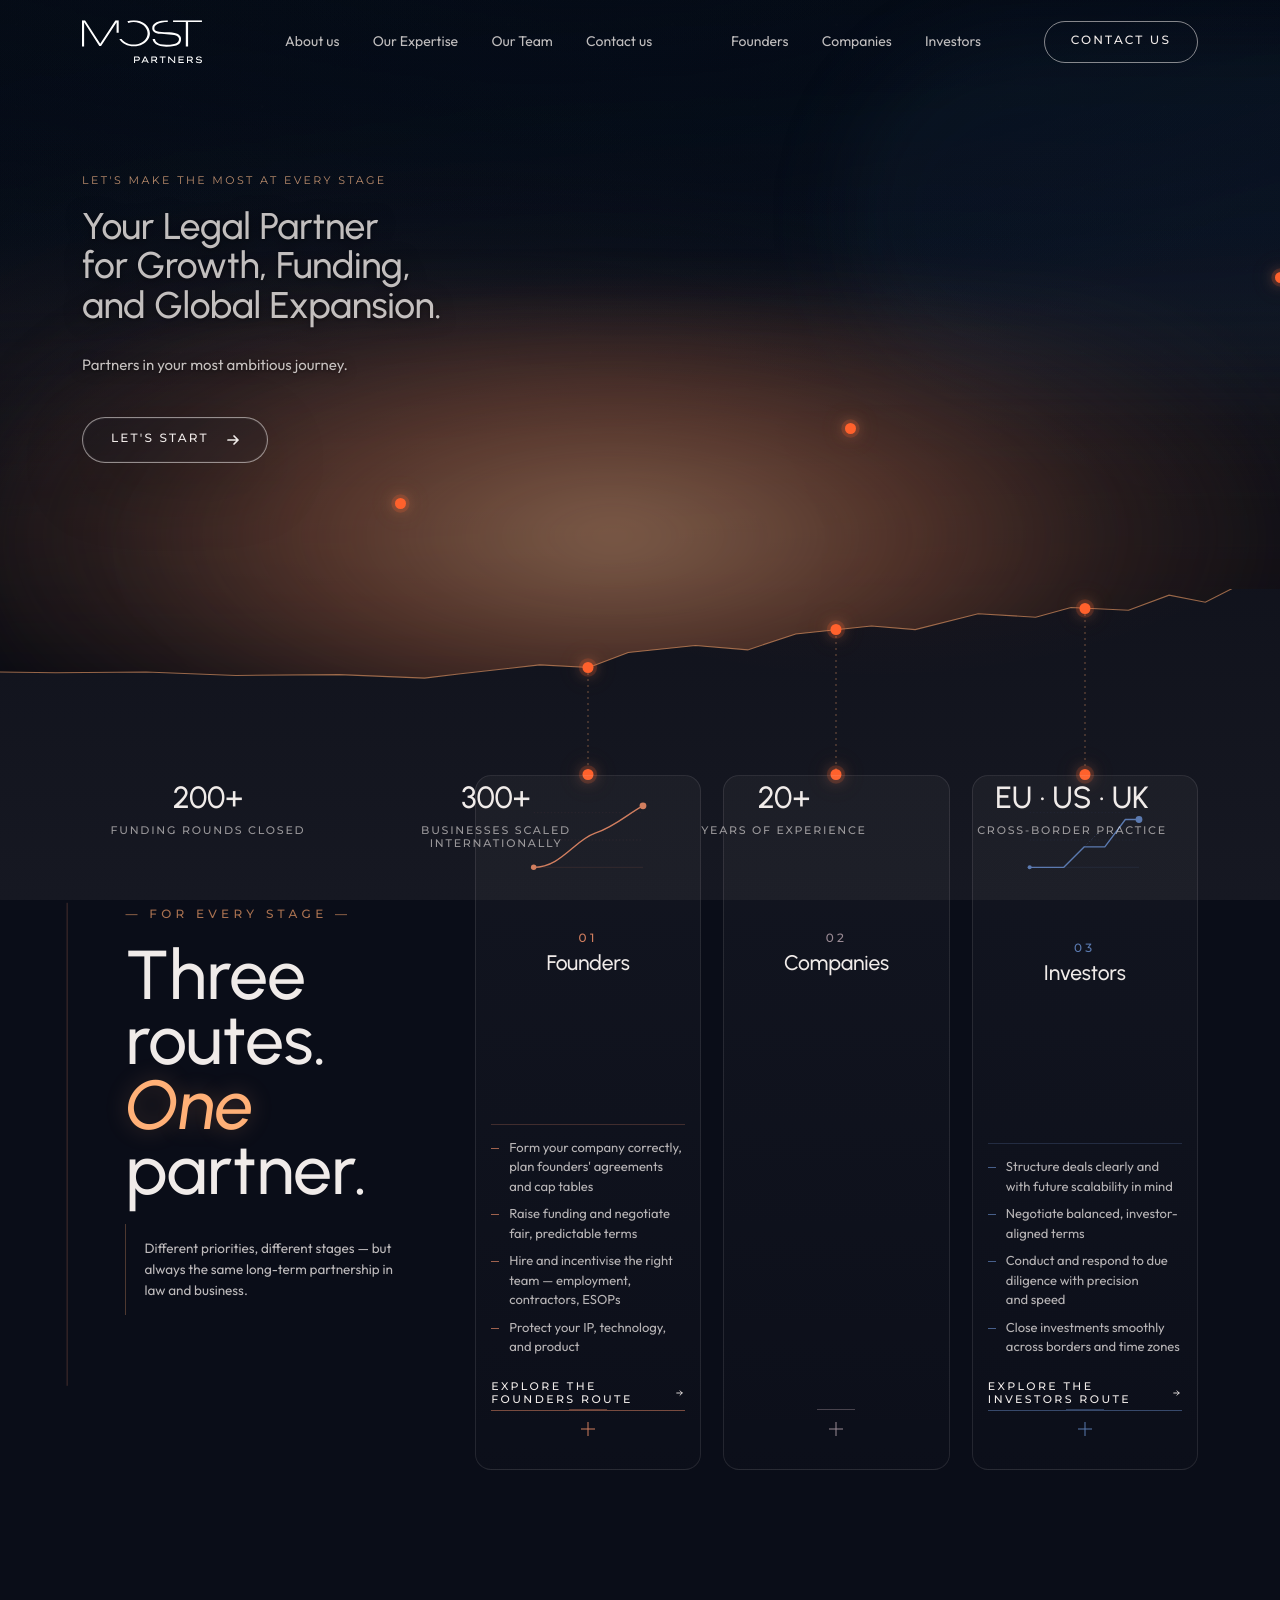
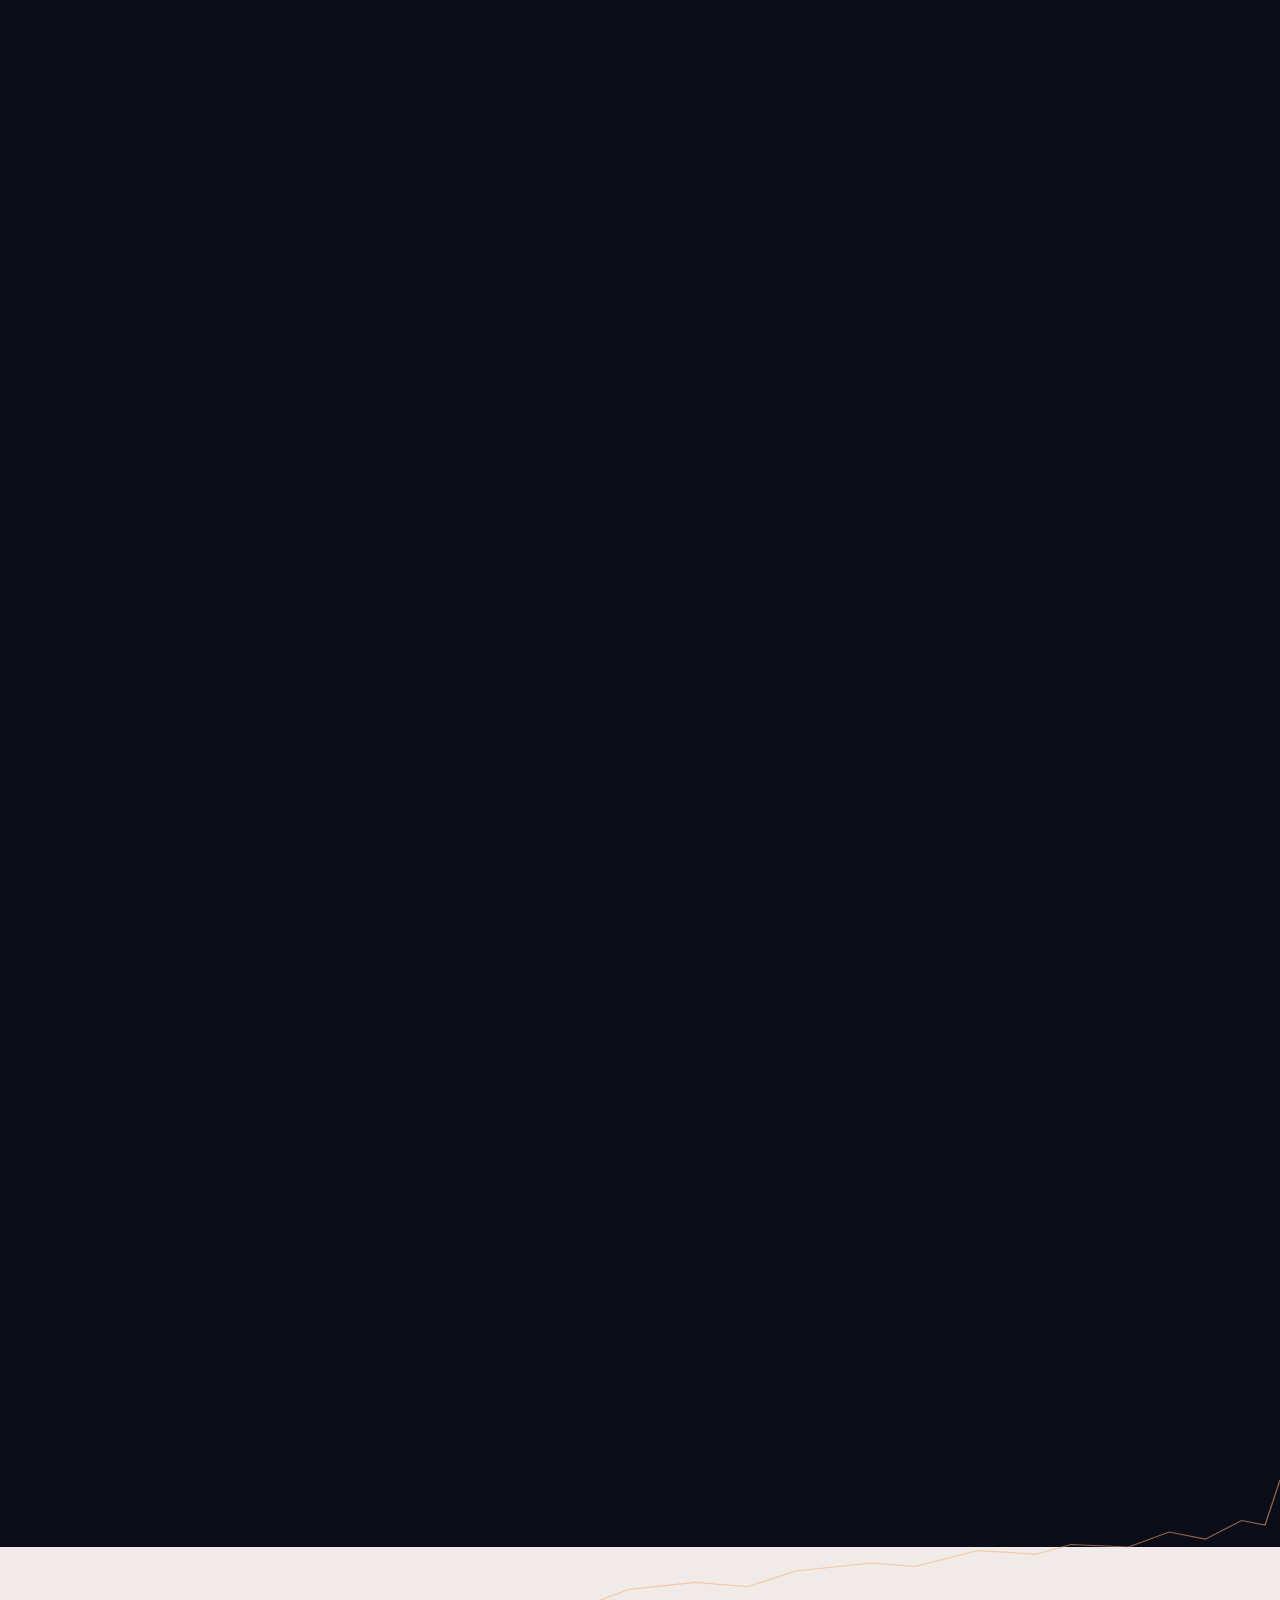
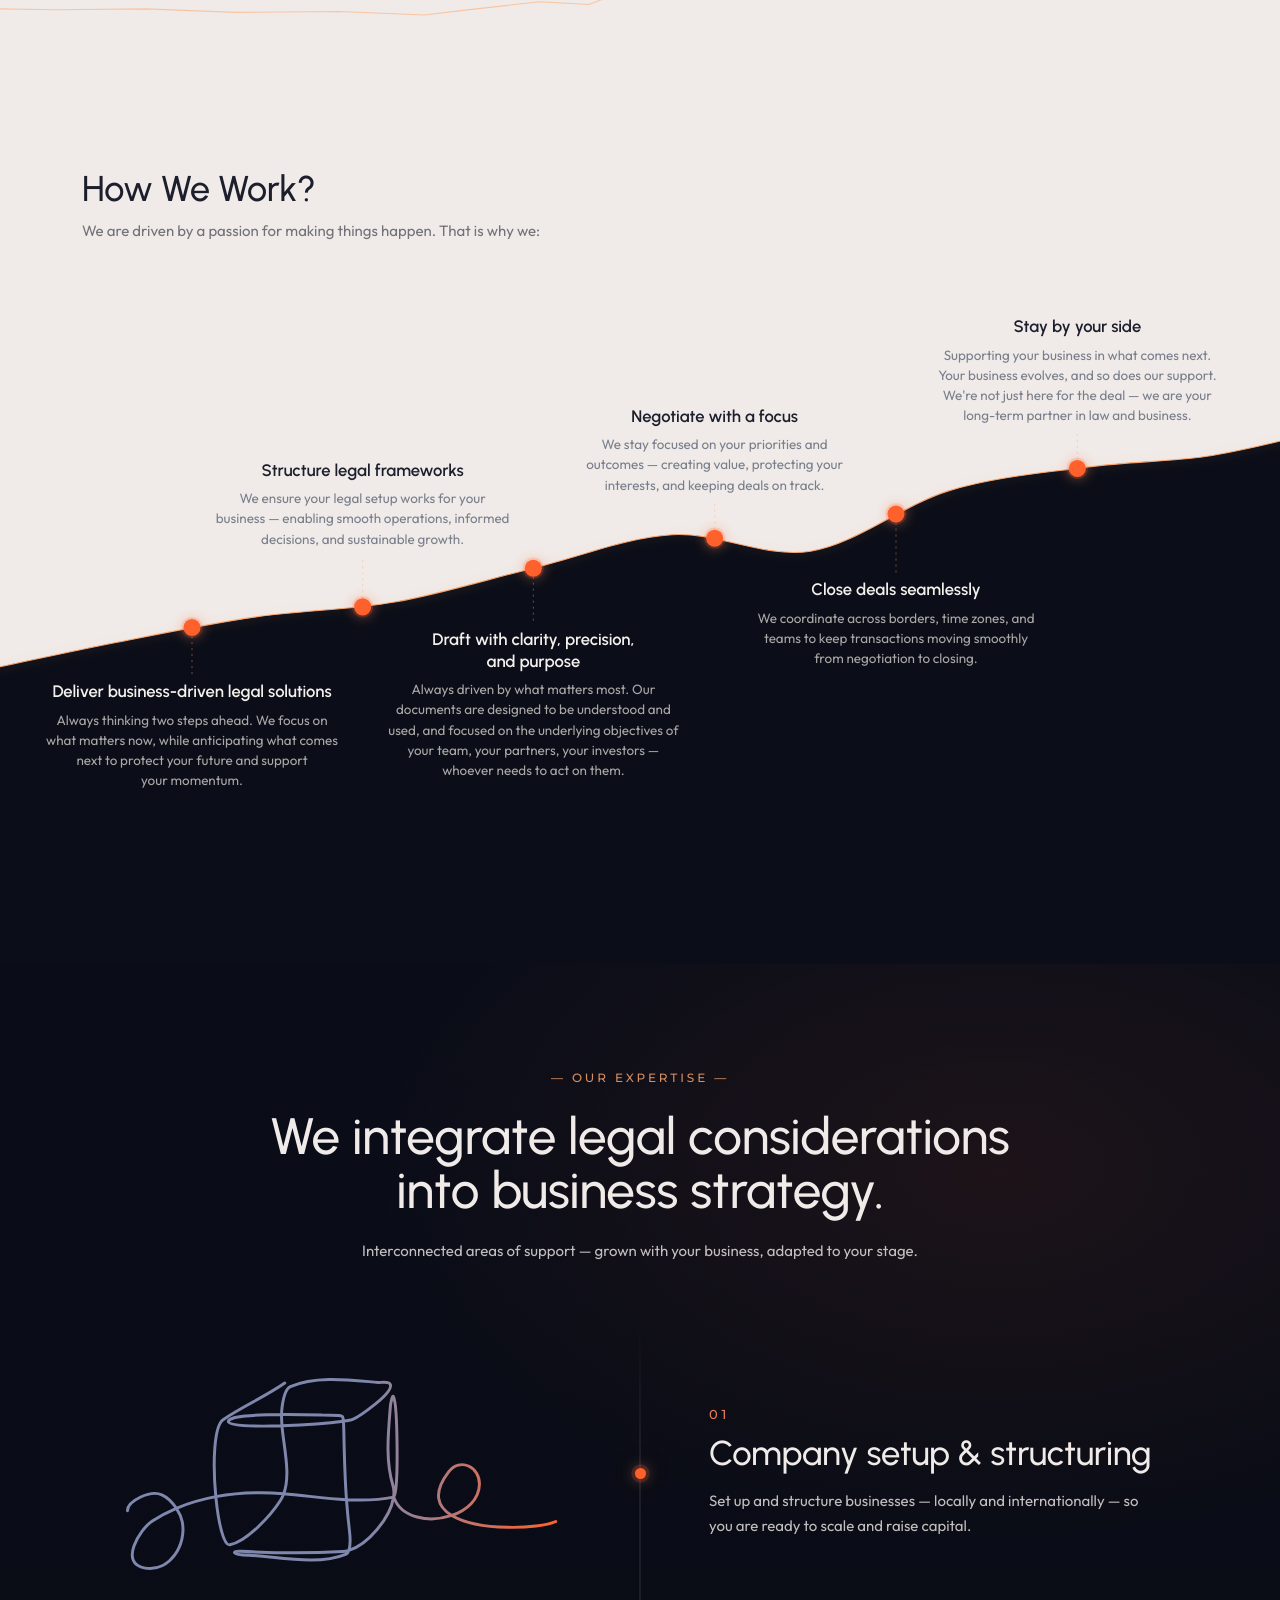
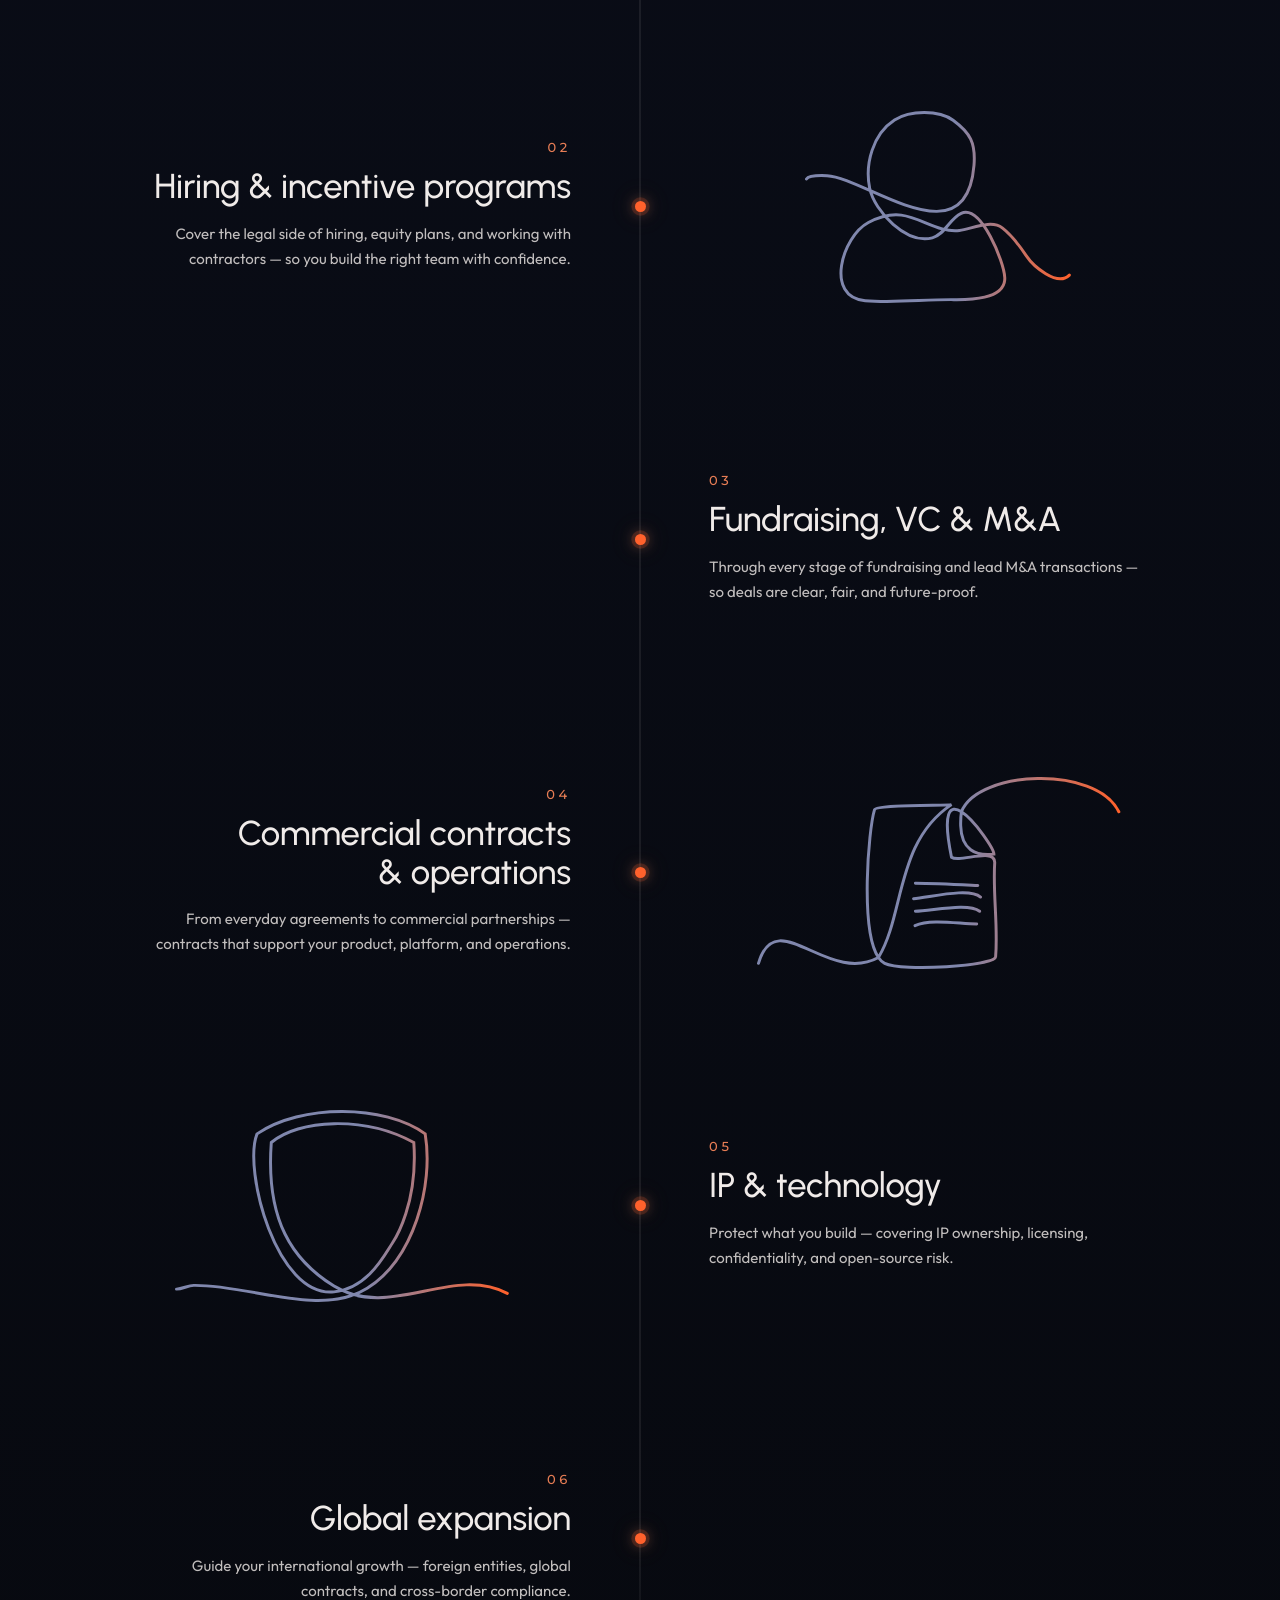
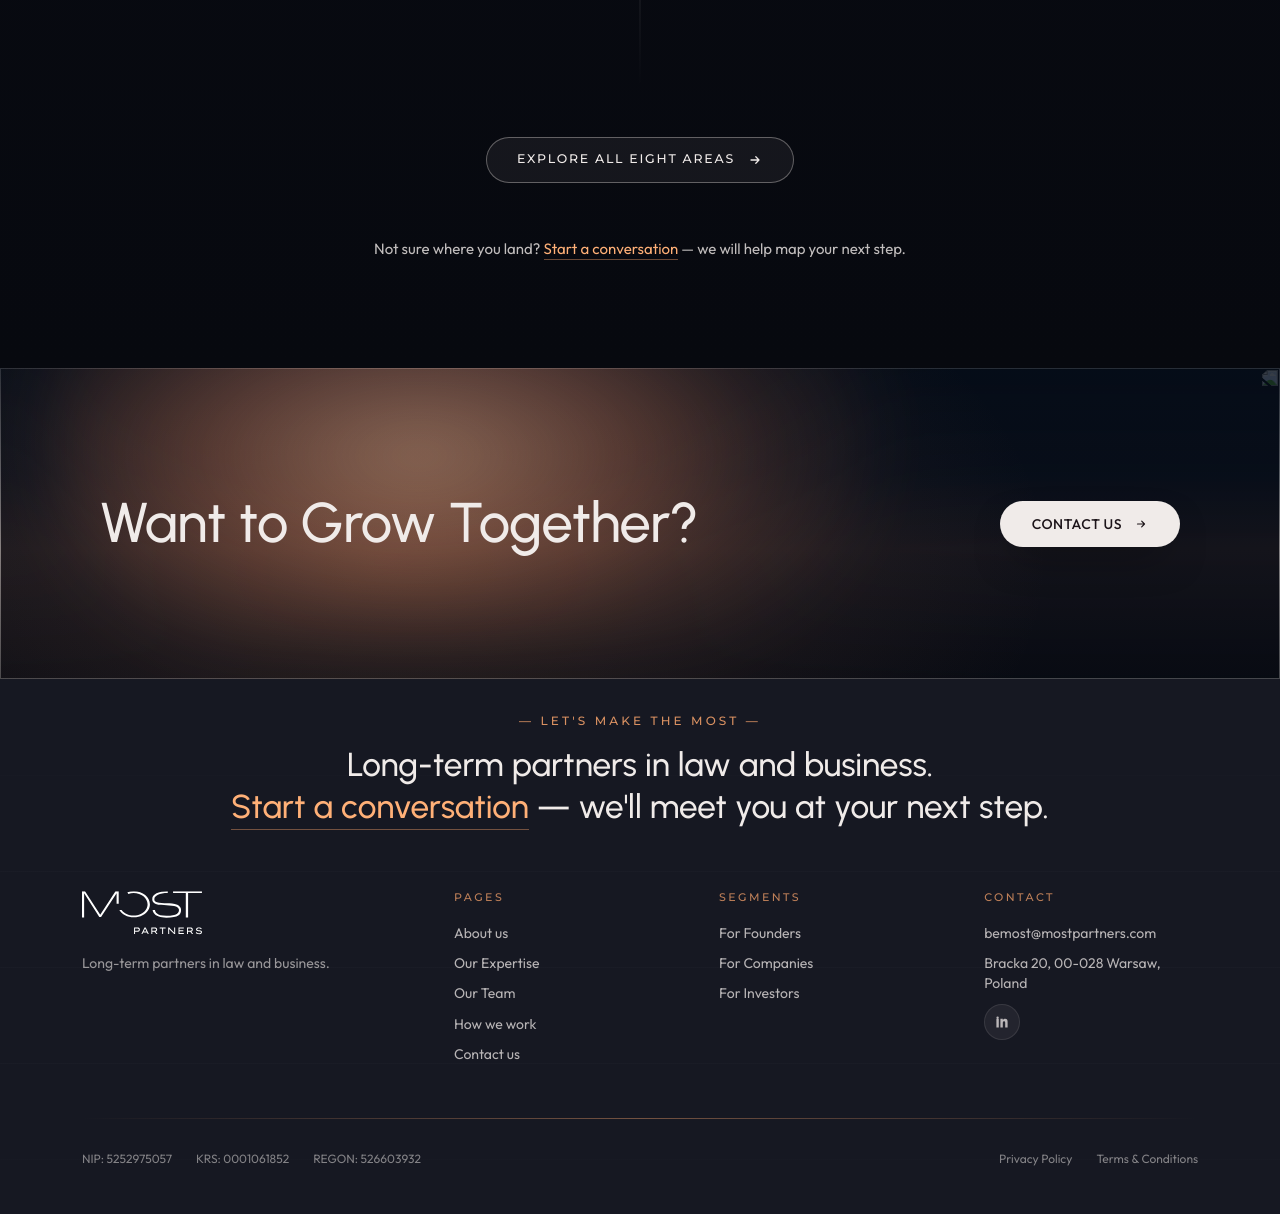
==== commit 38c55f18: "Sync trail-styled horizon from most Co-Authored-By: Claude Opus 5 <noreply@anthropic.com> Claude-Ses" ====
--- a/index.html
+++ b/index.html
@@ -348,43 +348,43 @@
 
         <div class="exwork-terrain io-reveal">
           <svg class="exwork-terrain__svg" viewBox="0 0 1200 660" preserveAspectRatio="xMidYMid meet" aria-hidden="true">
-            <path class="exwork-terrain__fill" d="M -10.0 366.8 L 2.5 366.0 L 13.1 357.1 L 23.8 353.7 L 31.4 363.3 L 38.6 373.3 L 49.6 369.0 L 56.7 352.6 L 65.1 338.7 L 74.8 349.7 L 85.6 346.8 L 95.3 338.1 L 108.3 345.6 L 117.2 333.6 L 124.6 339.0 L 136.7 331.3 L 148.8 315.0 L 161.3 315.2 L 170.6 304.0 L 182.3 288.0 L 195.1 290.6 L 202.7 285.1 L 210.8 293.9 L 218.9 303.5 L 229.8 293.0 L 238.0 289.6 L 249.9 287.5 L 258.1 287.8 L 269.0 279.7 L 277.3 277.9 L 286.2 267.8 L 296.7 268.4 L 306.0 274.3 L 315.9 281.5 L 324.0 275.6 L 335.9 274.6 L 347.3 292.2 L 360.0 302.6 L 369.5 268.0 L 378.0 282.8 L 389.9 290.1 L 398.0 287.0 L 408.3 300.0 L 417.0 310.5 L 424.1 300.6 L 431.5 291.8 L 441.9 283.3 L 454.2 298.1 L 465.4 295.8 L 472.6 278.6 L 483.8 273.4 L 493.7 279.4 L 506.7 264.4 L 518.1 274.5 L 529.3 276.6 L 538.4 273.8 L 550.7 263.3 L 562.9 258.9 L 572.1 255.8 L 579.6 254.7 L 591.9 255.5 L 603.3 251.5 L 615.3 235.1 L 622.5 237.5 L 630.9 241.0 L 641.6 248.4 L 648.7 236.6 L 656.9 225.0 L 667.8 223.8 L 676.8 228.3 L 686.4 234.2 L 698.7 226.3 L 707.6 215.4 L 719.6 227.9 L 732.3 222.4 L 742.0 219.7 L 751.5 227.9 L 760.4 239.6 L 770.1 208.1 L 777.3 225.0 L 786.2 229.0 L 795.9 222.6 L 804.3 205.3 L 814.0 224.6 L 825.9 246.8 L 834.1 248.5 L 841.1 248.7 L 849.2 242.7 L 860.4 243.8 L 871.9 239.9 L 884.4 227.9 L 895.7 219.8 L 906.4 233.5 L 916.9 240.4 L 929.5 232.5 L 937.8 233.1 L 948.6 232.0 L 961.0 236.8 L 971.2 234.5 L 983.7 234.2 L 991.2 222.9 L 1002.8 197.0 L 1010.2 207.3 L 1019.2 213.3 L 1027.1 209.8 L 1039.1 211.6 L 1049.1 208.0 L 1059.2 199.2 L 1070.1 199.1 L 1080.4 193.1 L 1092.5 203.9 L 1104.6 212.1 L 1115.0 197.0 L 1125.1 175.6 L 1135.2 177.5 L 1145.5 180.6 L 1152.9 183.4 L 1165.7 194.7 L 1175.5 180.8 L 1187.4 191.3 L 1196.3 179.3 L 1208.9 169.7 L 1200 660 L 0 660 Z" />
-            <path class="exwork-terrain__line" d="M -10.0 366.8 L 2.5 366.0 L 13.1 357.1 L 23.8 353.7 L 31.4 363.3 L 38.6 373.3 L 49.6 369.0 L 56.7 352.6 L 65.1 338.7 L 74.8 349.7 L 85.6 346.8 L 95.3 338.1 L 108.3 345.6 L 117.2 333.6 L 124.6 339.0 L 136.7 331.3 L 148.8 315.0 L 161.3 315.2 L 170.6 304.0 L 182.3 288.0 L 195.1 290.6 L 202.7 285.1 L 210.8 293.9 L 218.9 303.5 L 229.8 293.0 L 238.0 289.6 L 249.9 287.5 L 258.1 287.8 L 269.0 279.7 L 277.3 277.9 L 286.2 267.8 L 296.7 268.4 L 306.0 274.3 L 315.9 281.5 L 324.0 275.6 L 335.9 274.6 L 347.3 292.2 L 360.0 302.6 L 369.5 268.0 L 378.0 282.8 L 389.9 290.1 L 398.0 287.0 L 408.3 300.0 L 417.0 310.5 L 424.1 300.6 L 431.5 291.8 L 441.9 283.3 L 454.2 298.1 L 465.4 295.8 L 472.6 278.6 L 483.8 273.4 L 493.7 279.4 L 506.7 264.4 L 518.1 274.5 L 529.3 276.6 L 538.4 273.8 L 550.7 263.3 L 562.9 258.9 L 572.1 255.8 L 579.6 254.7 L 591.9 255.5 L 603.3 251.5 L 615.3 235.1 L 622.5 237.5 L 630.9 241.0 L 641.6 248.4 L 648.7 236.6 L 656.9 225.0 L 667.8 223.8 L 676.8 228.3 L 686.4 234.2 L 698.7 226.3 L 707.6 215.4 L 719.6 227.9 L 732.3 222.4 L 742.0 219.7 L 751.5 227.9 L 760.4 239.6 L 770.1 208.1 L 777.3 225.0 L 786.2 229.0 L 795.9 222.6 L 804.3 205.3 L 814.0 224.6 L 825.9 246.8 L 834.1 248.5 L 841.1 248.7 L 849.2 242.7 L 860.4 243.8 L 871.9 239.9 L 884.4 227.9 L 895.7 219.8 L 906.4 233.5 L 916.9 240.4 L 929.5 232.5 L 937.8 233.1 L 948.6 232.0 L 961.0 236.8 L 971.2 234.5 L 983.7 234.2 L 991.2 222.9 L 1002.8 197.0 L 1010.2 207.3 L 1019.2 213.3 L 1027.1 209.8 L 1039.1 211.6 L 1049.1 208.0 L 1059.2 199.2 L 1070.1 199.1 L 1080.4 193.1 L 1092.5 203.9 L 1104.6 212.1 L 1115.0 197.0 L 1125.1 175.6 L 1135.2 177.5 L 1145.5 180.6 L 1152.9 183.4 L 1165.7 194.7 L 1175.5 180.8 L 1187.4 191.3 L 1196.3 179.3 L 1208.9 169.7" />
-      <line class="exwork-terrain__leader" x1="180" y1="296.0" x2="180" y2="372.6" />
-      <line class="exwork-terrain__leader" x1="340" y1="266.6" x2="340" y2="240.60000000000002" />
-      <line class="exwork-terrain__leader" x1="500" y1="287.4" x2="500" y2="330.5" />
-      <line class="exwork-terrain__leader" x1="670" y1="215.8" x2="670" y2="188.1" />
-      <line class="exwork-terrain__leader" x1="840" y1="256.7" x2="840" y2="282.7" />
-      <line class="exwork-terrain__leader" x1="1010" y1="199.3" x2="1010" y2="155.6" />
-      <circle class="exwork-terrain__node" cx="180" cy="288.0" r="8" />
-      <circle class="exwork-terrain__node" cx="340" cy="274.6" r="8" />
-      <circle class="exwork-terrain__node" cx="500" cy="279.4" r="8" />
-      <circle class="exwork-terrain__node" cx="670" cy="223.8" r="8" />
-      <circle class="exwork-terrain__node" cx="840" cy="248.7" r="8" />
-      <circle class="exwork-terrain__node" cx="1010" cy="207.3" r="8" />
+            <path class="exwork-terrain__fill" d="M -20.0 385.6 C 1.7 381.1, 66.7 366.9, 110.0 358.4 C 153.3 349.8, 196.7 340.8, 240.0 334.6 C 283.3 328.3, 326.7 328.3, 370.0 320.7 C 413.3 313.1, 456.7 299.5, 500.0 288.9 C 543.3 278.4, 586.7 260.2, 630.0 257.6 C 673.3 254.9, 716.7 279.9, 760.0 273.0 C 803.3 266.1, 846.7 229.3, 890.0 216.2 C 933.3 203.0, 980.0 199.5, 1020.0 194.1 C 1060.0 188.8, 1096.7 189.1, 1130.0 184.2 C 1163.3 179.4, 1205.0 168.3, 1220.0 165.1 L 1200 660 L 0 660 Z" />
+            <path class="exwork-terrain__line" d="M -20.0 385.6 C 1.7 381.1, 66.7 366.9, 110.0 358.4 C 153.3 349.8, 196.7 340.8, 240.0 334.6 C 283.3 328.3, 326.7 328.3, 370.0 320.7 C 413.3 313.1, 456.7 299.5, 500.0 288.9 C 543.3 278.4, 586.7 260.2, 630.0 257.6 C 673.3 254.9, 716.7 279.9, 760.0 273.0 C 803.3 266.1, 846.7 229.3, 890.0 216.2 C 933.3 203.0, 980.0 199.5, 1020.0 194.1 C 1060.0 188.8, 1096.7 189.1, 1130.0 184.2 C 1163.3 179.4, 1205.0 168.3, 1220.0 165.1" />
+      <line class="exwork-terrain__leader" x1="180" y1="352.6" x2="180" y2="389.5" />
+      <line class="exwork-terrain__leader" x1="340" y1="317.2" x2="340" y2="277.3" />
+      <line class="exwork-terrain__leader" x1="500" y1="296.9" x2="500" y2="340.7" />
+      <line class="exwork-terrain__leader" x1="670" y1="252.8" x2="670" y2="226.8" />
+      <line class="exwork-terrain__leader" x1="840" y1="246.1" x2="840" y2="294.2" />
+      <line class="exwork-terrain__leader" x1="1010" y1="187.4" x2="1010" y2="161.4" />
+      <circle class="exwork-terrain__node" cx="180" cy="344.6" r="8" />
+      <circle class="exwork-terrain__node" cx="340" cy="325.2" r="8" />
+      <circle class="exwork-terrain__node" cx="500" cy="288.9" r="8" />
+      <circle class="exwork-terrain__node" cx="670" cy="260.8" r="8" />
+      <circle class="exwork-terrain__node" cx="840" cy="238.1" r="8" />
+      <circle class="exwork-terrain__node" cx="1010" cy="195.4" r="8" />
           </svg>
           <ol class="exwork-terrain__labels">
-      <li class="is-below" style="--x: 15.0%; --y: 57.36%;">
+      <li class="is-below" style="--x: 15.0%; --y: 59.92%;">
         <h3>Deliver business-driven legal&nbsp;solutions</h3>
         <p>Always thinking two steps ahead. We focus on what matters now, while anticipating what comes next to protect your future and support your&nbsp;momentum.</p>
       </li>
-      <li class="is-above" style="--x: 28.33%; --y: 35.55%;">
+      <li class="is-above" style="--x: 28.33%; --y: 41.11%;">
         <h3>Structure legal&nbsp;frameworks</h3>
         <p>We ensure your legal setup works for your business&nbsp;— enabling smooth operations, informed decisions, and sustainable&nbsp;growth.</p>
       </li>
-      <li class="is-below" style="--x: 41.67%; --y: 50.98%;">
+      <li class="is-below" style="--x: 41.67%; --y: 52.53%;">
         <h3>Draft with clarity, precision, and&nbsp;purpose</h3>
         <p>Always driven by what matters most. Our documents are designed to be understood and used, and focused on the underlying objectives of your team, your partners, your investors&nbsp;— whoever needs to act on&nbsp;them.</p>
       </li>
-      <li class="is-above" style="--x: 55.83%; --y: 27.59%;">
+      <li class="is-above" style="--x: 55.83%; --y: 33.45%;">
         <h3>Negotiate with a&nbsp;focus</h3>
         <p>We stay focused on your priorities and outcomes&nbsp;— creating value, protecting your interests, and keeping deals on&nbsp;track.</p>
       </li>
-      <li class="is-below" style="--x: 70.0%; --y: 43.74%;">
+      <li class="is-below" style="--x: 70.0%; --y: 45.48%;">
         <h3>Close deals&nbsp;seamlessly</h3>
         <p>We coordinate across borders, time zones, and teams to keep transactions moving smoothly from negotiation to&nbsp;closing.</p>
       </li>
-      <li class="is-above" style="--x: 84.17%; --y: 22.67%;">
+      <li class="is-above" style="--x: 84.17%; --y: 23.55%;">
         <h3>Stay by your&nbsp;side</h3>
         <p>Supporting your business in what comes next. Your business evolves, and so does our support. We're not just here for the deal&nbsp;— we are your long-term partner in law and&nbsp;business.</p>
       </li>
--- a/styles.css
+++ b/styles.css
@@ -510,11 +510,11 @@
 
 .hero-trail__path {
   fill: none;
-  stroke: rgba(255, 168, 110, 0.95);
-  stroke-width: 1.1;
+  stroke: var(--trail-line);
+  stroke-width: var(--trail-width);
   stroke-linecap: round;
   stroke-linejoin: round;
-  filter: drop-shadow(0 0 5px rgba(255, 168, 110, 0.46));
+  filter: drop-shadow(0 0 5px var(--trail-glow));
   vector-effect: non-scaling-stroke;
 }
 
@@ -573,7 +573,7 @@
 }
 
 .hero-trail__leader {
-  stroke: rgba(255, 168, 110, 0.42);
+  stroke: var(--trail-leader);
   stroke-width: 1;
   stroke-dasharray: 2 4;
   vector-effect: non-scaling-stroke;
@@ -595,15 +595,12 @@
   position: absolute;
   left: 0;
   top: 0;
-  width: 9px;
-  height: 9px;
-  margin: -4.5px 0 0 -4.5px;
+  margin: calc(var(--marker-size) / -2) 0 0 calc(var(--marker-size) / -2);
+  width: var(--marker-size);
+  height: var(--marker-size);
   border-radius: 50%;
-  background: rgba(255, 168, 110, 0.98);
-  box-shadow:
-    0 0 0 3px rgba(255, 168, 110, 0.18),
-    0 0 12px rgba(255, 168, 110, 0.6),
-    0 0 26px rgba(255, 188, 140, 0.32);
+  background: var(--marker-core);
+  box-shadow: var(--marker-shadow);
   animation: trail-point-pulse 3.4s ease-in-out infinite;
 }
 
@@ -709,7 +706,7 @@
 }
 
 .ridge-edge__leaders line {
-  stroke: rgba(255, 168, 110, 0.42);
+  stroke: var(--trail-leader);
   stroke-width: 1;
   stroke-dasharray: 2 4;
   vector-effect: non-scaling-stroke;
@@ -2503,23 +2500,20 @@
   position: absolute;
   left: 50%;
   z-index: 1;
-  width: 9px;
-  height: 9px;
+  transform: translateX(-50%);
+  width: var(--marker-size);
+  height: var(--marker-size);
   border-radius: 50%;
-  background: rgba(255, 168, 110, 0.98);
-  transform: translateX(-50%);
-  box-shadow:
-    0 0 0 3px rgba(255, 168, 110, 0.18),
-    0 0 12px rgba(255, 168, 110, 0.6),
-    0 0 26px rgba(255, 188, 140, 0.32);
+  background: var(--marker-core);
+  box-shadow: var(--marker-shadow);
 }
 
 .audience-col__trail-marker {
-  top: calc(var(--connector-top) - 4.5px);
+  top: calc(var(--connector-top) - var(--marker-size) / 2);
 }
 
 .audience-col__card-marker {
-  bottom: -4.5px;
+  bottom: calc(var(--marker-size) / -2);
 }
 
 .audience-col > .preview {
@@ -5749,11 +5743,12 @@
 }
 
 .exwork__dot {
-  fill: #ffa86e;
+  fill: var(--marker-core);
+  filter: drop-shadow(0 0 6px var(--marker-halo));
 }
 
 .exwork__dot-halo {
-  fill: rgba(255, 168, 110, 0.16);
+  fill: var(--marker-ring);
 }
 
 .exwork__steps {
@@ -8846,15 +8841,12 @@
 .has-trail__dot {
   position: absolute;
   z-index: 3;
-  width: 9px;
-  height: 9px;
-  margin: -4.5px 0 0 -4.5px;
+  margin: calc(var(--marker-size) / -2) 0 0 calc(var(--marker-size) / -2);
+  width: var(--marker-size);
+  height: var(--marker-size);
   border-radius: 50%;
-  background: rgba(255, 168, 110, 0.98);
-  box-shadow:
-    0 0 0 3px rgba(255, 168, 110, 0.18),
-    0 0 12px rgba(255, 168, 110, 0.6),
-    0 0 26px rgba(255, 188, 140, 0.32);
+  background: var(--marker-core);
+  box-shadow: var(--marker-shadow);
   pointer-events: none;
   opacity: 0;
   transition: opacity 600ms var(--ease-out) 900ms;
@@ -8974,12 +8966,13 @@
   stroke: rgba(186, 84, 44, 0.32);
 }
 
+/* the washed heroes mute the accent - the recipe is the same, only the hue
+   is re-pointed */
 .page--audience .hero-trail-point {
-  background: #c97a4e;
-  box-shadow:
-    0 0 0 3px rgba(201, 122, 78, 0.18),
-    0 0 12px rgba(201, 122, 78, 0.4),
-    0 0 26px rgba(255, 205, 173, 0.35);
+  --marker-core: #c97a4e;
+  --marker-ring: rgba(201, 122, 78, 0.18);
+  --marker-halo: rgba(201, 122, 78, 0.4);
+  --marker-aura: rgba(255, 205, 173, 0.35);
 }
 
 /* Black hero type on the washed ground; dark nav to match. */
@@ -9348,13 +9341,13 @@
 .ex-areas__nav button::before {
   content: "";
   position: absolute;
-  left: 0;
-  top: 2px;
-  width: 16px;
-  height: 16px;
+  left: calc((16px - var(--marker-size)) / 2);
+  top: 5px;
+  width: var(--marker-size);
+  height: var(--marker-size);
   border-radius: 50%;
-  background: #ff612c;
-  box-shadow: 0 0 0 4px rgba(255, 97, 44, 0.16);
+  background: var(--marker-core);
+  box-shadow: var(--marker-shadow);
   opacity: 0;
   transform: scale(0.5);
   transition: opacity 0.25s ease, transform 0.25s ease;
@@ -9586,21 +9579,26 @@
 
 .exwork-terrain__line {
   fill: none;
-  stroke: #23252f;
-  stroke-width: 1.6;
+  stroke: var(--trail-line);
+  stroke-width: var(--trail-width);
   stroke-linejoin: round;
   stroke-linecap: round;
+  filter: drop-shadow(0 0 5px var(--trail-glow));
+  vector-effect: non-scaling-stroke;
 }
 
 .exwork-terrain__leader {
-  stroke: #e8956b;
-  stroke-width: 1.4;
+  stroke: var(--trail-leader);
+  stroke-width: 1;
+  stroke-dasharray: 2 4;
+  vector-effect: non-scaling-stroke;
 }
 
 .exwork-terrain__node {
-  fill: #f4b896;
-  stroke: #e2703d;
-  stroke-width: 2;
+  fill: var(--marker-core);
+  stroke: var(--marker-ring);
+  stroke-width: 4;
+  filter: drop-shadow(0 0 6px var(--marker-halo));
 }
 
 .exwork-terrain__labels {
@@ -9860,14 +9858,12 @@
   position: absolute;
   left: 50%;
   top: 50%;
-  width: 12px;
-  height: 12px;
-  margin: -6px 0 0 -6px;
+  margin: calc(var(--marker-size) / -2) 0 0 calc(var(--marker-size) / -2);
+  width: var(--marker-size);
+  height: var(--marker-size);
   border-radius: 50%;
-  background: #ff612c;
-  box-shadow:
-    0 0 0 5px rgba(255, 97, 44, 0.14),
-    0 0 22px rgba(255, 97, 44, 0.5);
+  background: var(--marker-core);
+  box-shadow: var(--marker-shadow);
   opacity: 0;
   transform: scale(0.3);
   transition:
@@ -10052,3 +10048,40 @@
   max-width: none;
   margin-inline: calc(50% - 50vw);
 }
+
+/* ============ ORANGE TRAIL MARKERS ============
+   Every round marker on the site - hero trail dots, triptych connectors,
+   rail and terrain nodes, the expertise nav bullet - is the same recipe:
+   a brand-orange core, a soft ring, and two rings of glow scaled off its
+   size. Contexts that need another hue re-point the tokens rather than
+   restating the shadow. */
+:root {
+  --marker-size: 11px;
+  --marker-core: #ff612c;
+  --marker-ring: rgba(255, 97, 44, 0.18);
+  --marker-halo: rgba(255, 138, 92, 0.55);
+  --marker-aura: rgba(255, 188, 140, 0.3);
+  --marker-shadow:
+    0 0 0 calc(var(--marker-size) * 0.33) var(--marker-ring),
+    0 0 calc(var(--marker-size) * 1.25) var(--marker-halo),
+    0 0 calc(var(--marker-size) * 2.5) var(--marker-aura);
+}
+
+/* the audience block's torn edge hangs over whatever follows it, so the
+   terrain heading needs to clear the overhang */
+.audience-intro + .exwork--terrain {
+  /* --audience-cut-depth is local to that section, so it needs the same
+     value as a fallback here or the whole declaration is dropped */
+  padding-top: calc(var(--audience-cut-depth, clamp(130px, 11vw, 190px)) + clamp(70px, 9vh, 110px));
+}
+
+/* ============ TRAIL LINES ============
+   Every drawn path on the site - the hero trail, the ridge-edge leaders and
+   the How We Work horizon - is the same warm line with the same glow, and
+   every leader dropping to a label is the same dotted hairline. */
+:root {
+  --trail-line: rgba(255, 168, 110, 0.95);
+  --trail-width: 1.1;
+  --trail-glow: rgba(255, 168, 110, 0.46);
+  --trail-leader: rgba(255, 168, 110, 0.42);
+}
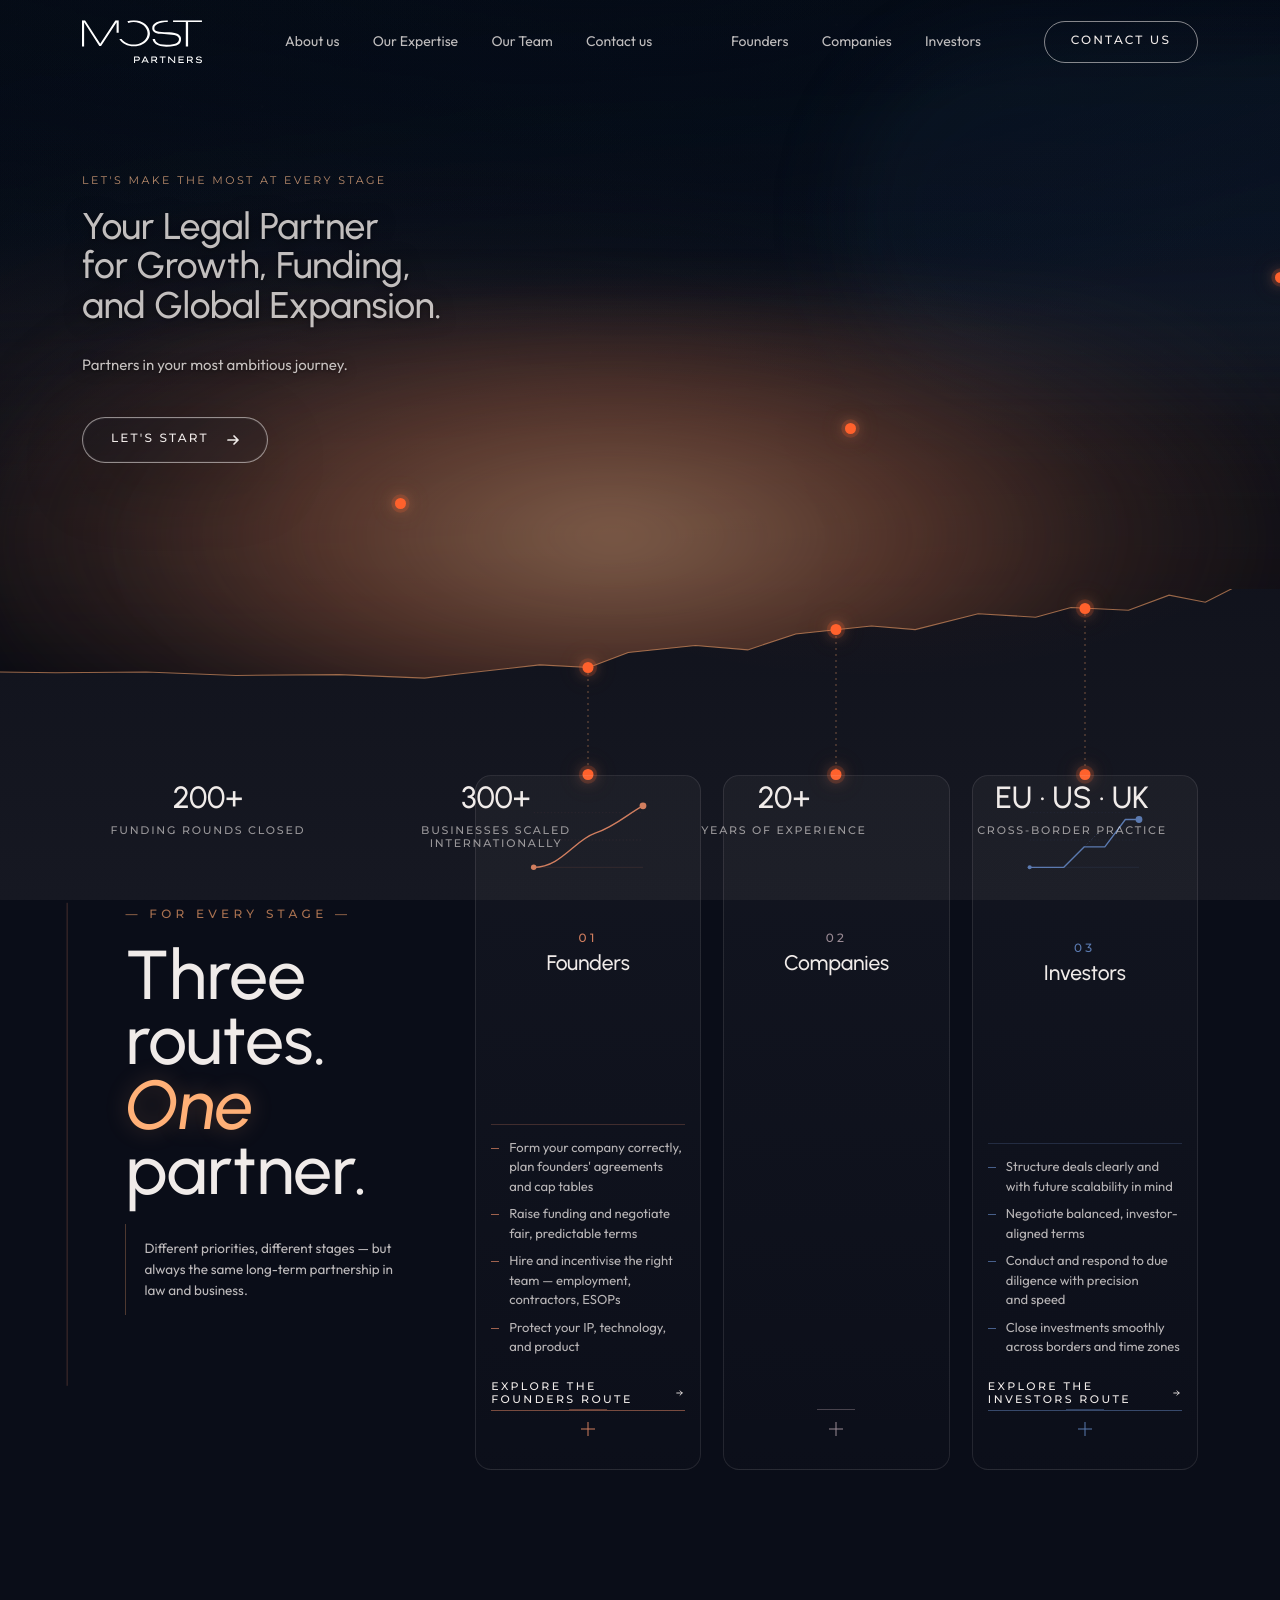
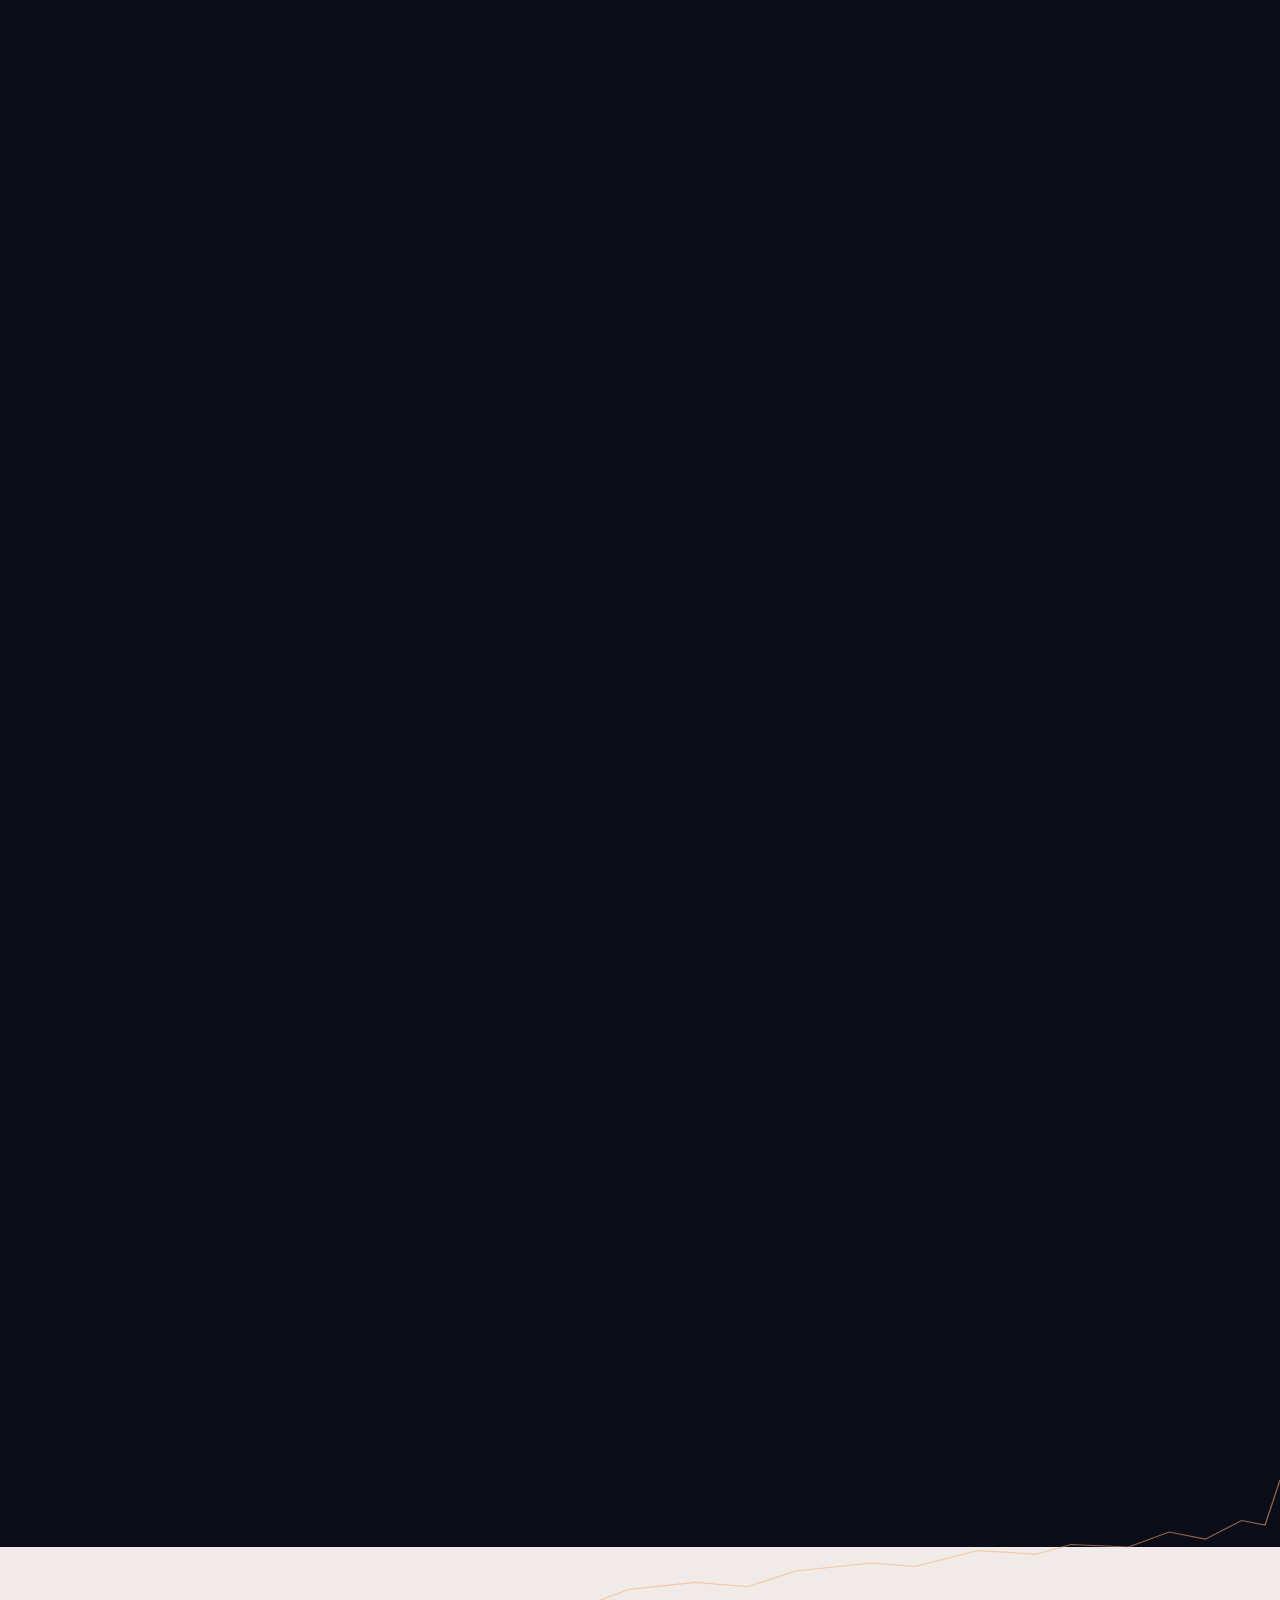
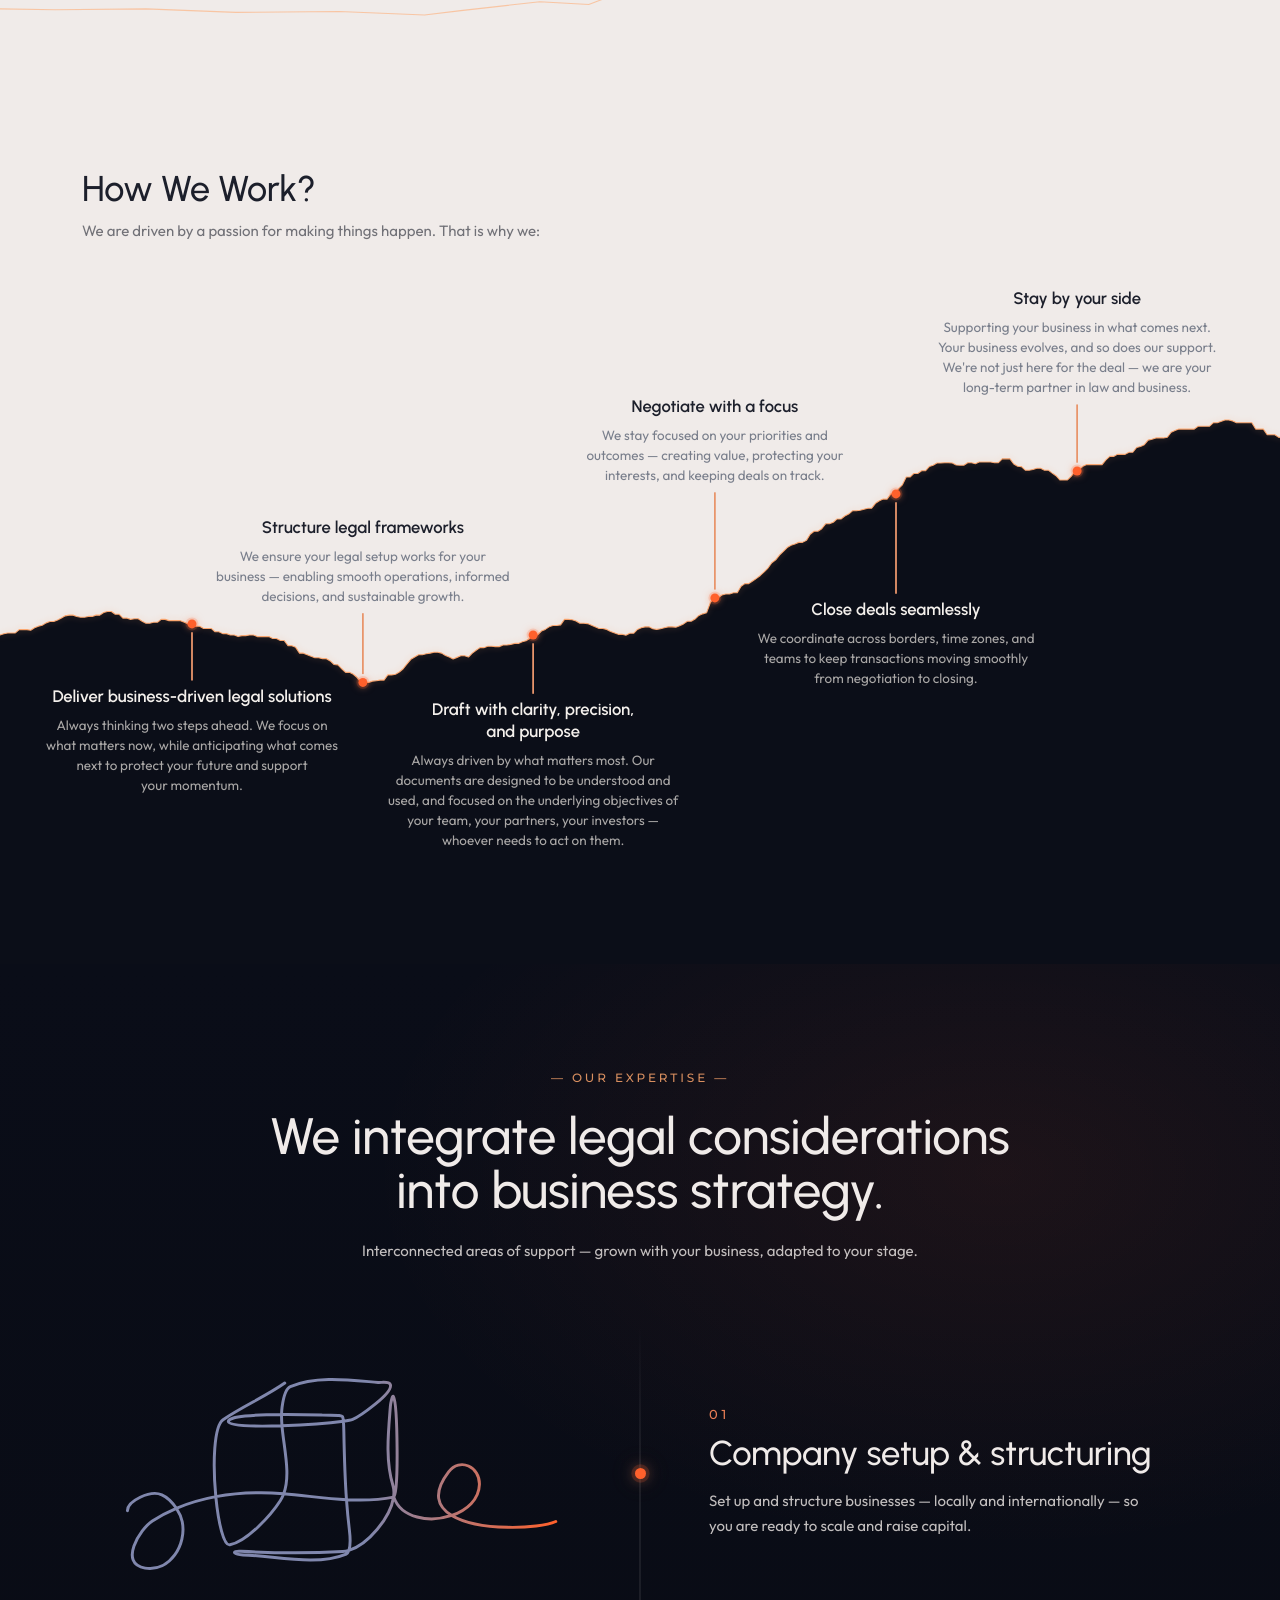
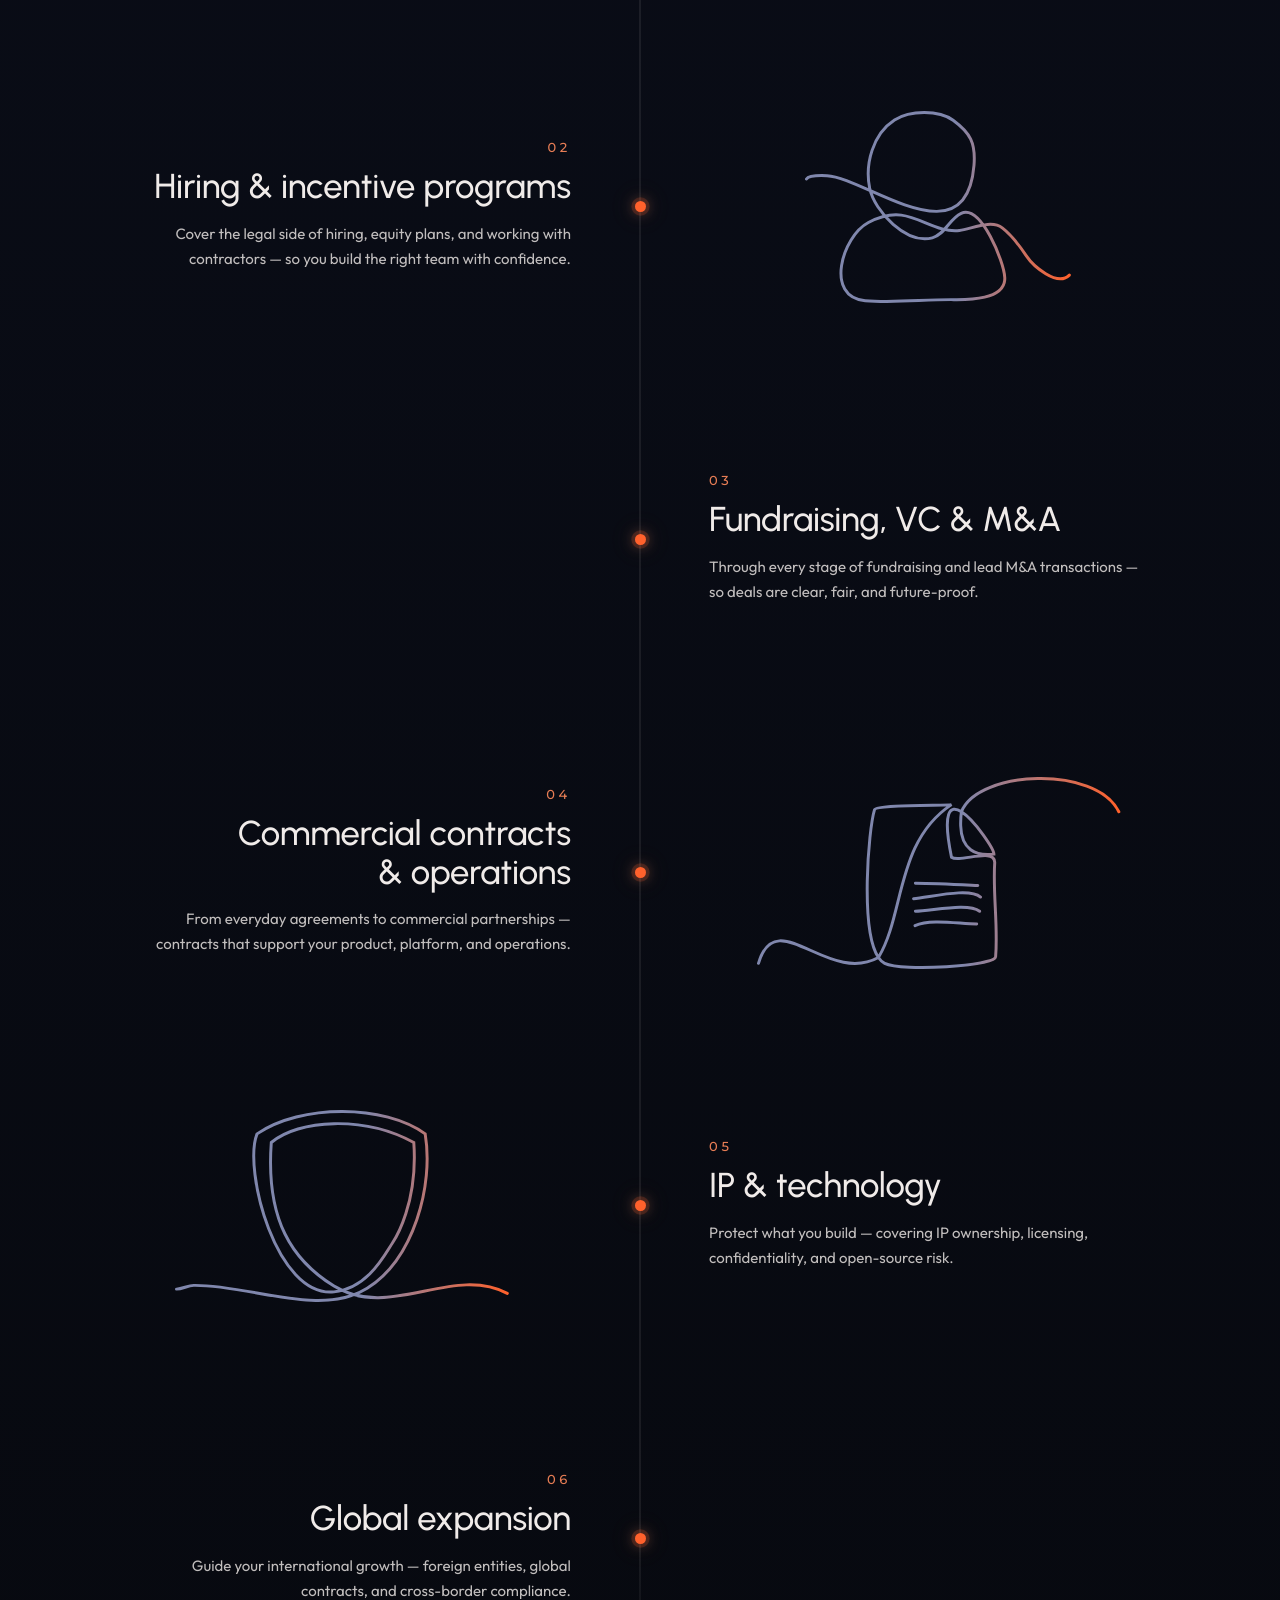
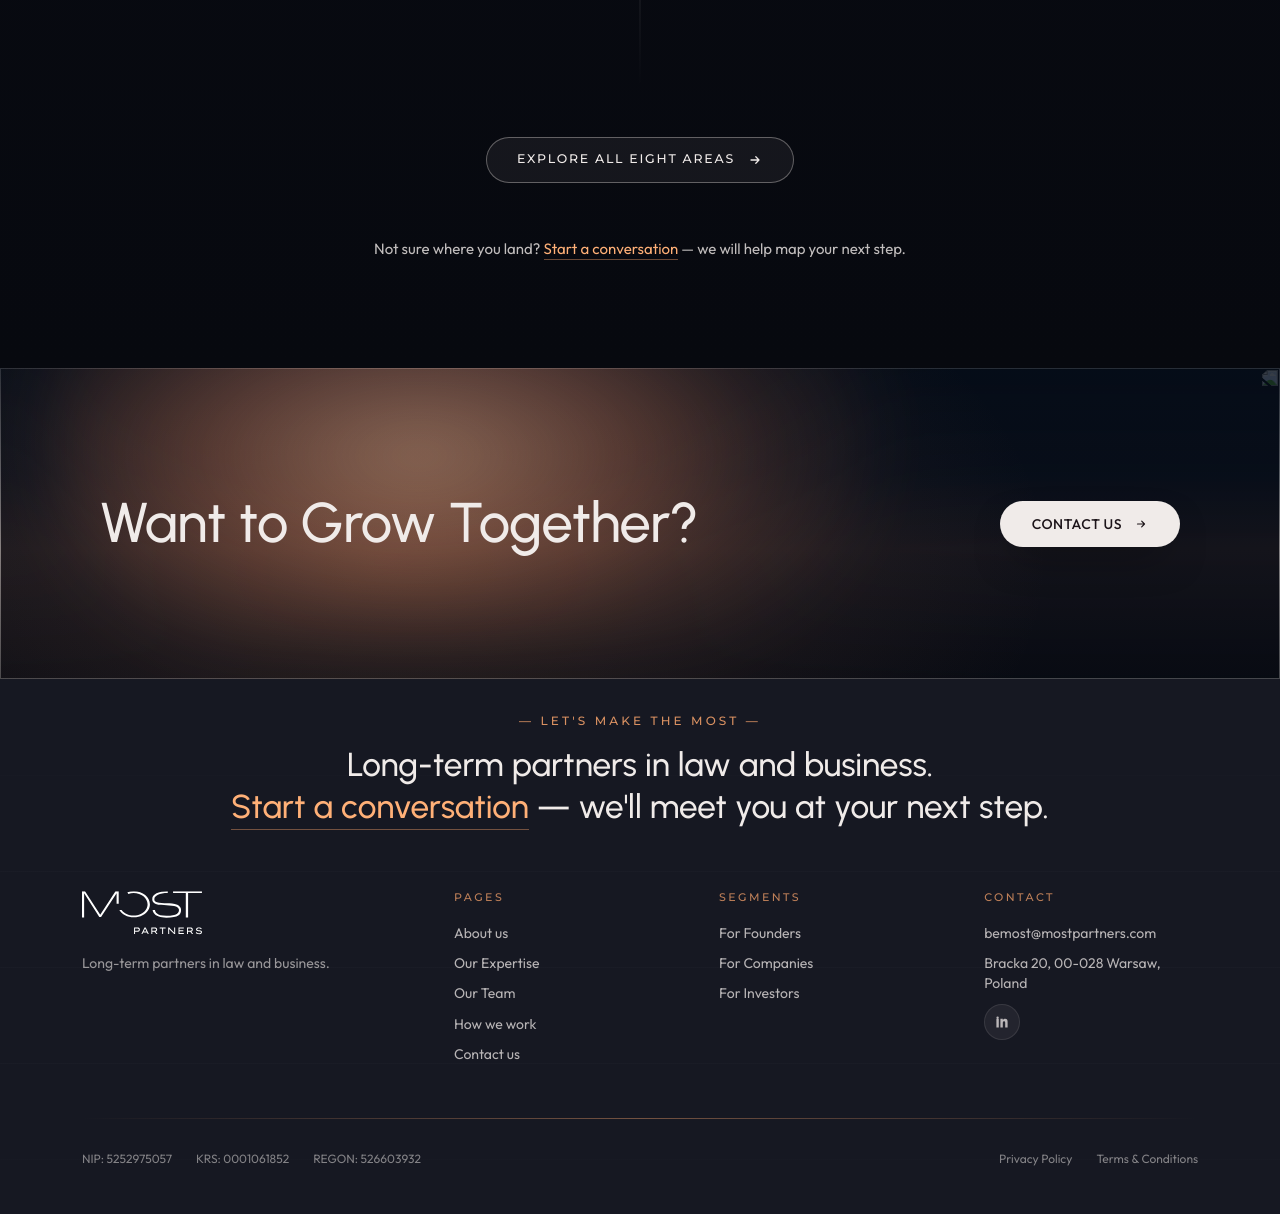
==== commit 00411510: "Sync hero-cut horizon from most Co-Authored-By: Claude Opus 5 <noreply@anthropic.com> Claude-Session" ====
--- a/index.html
+++ b/index.html
@@ -347,44 +347,44 @@
         </header>
 
         <div class="exwork-terrain io-reveal">
-          <svg class="exwork-terrain__svg" viewBox="0 0 1200 660" preserveAspectRatio="xMidYMid meet" aria-hidden="true">
-            <path class="exwork-terrain__fill" d="M -20.0 385.6 C 1.7 381.1, 66.7 366.9, 110.0 358.4 C 153.3 349.8, 196.7 340.8, 240.0 334.6 C 283.3 328.3, 326.7 328.3, 370.0 320.7 C 413.3 313.1, 456.7 299.5, 500.0 288.9 C 543.3 278.4, 586.7 260.2, 630.0 257.6 C 673.3 254.9, 716.7 279.9, 760.0 273.0 C 803.3 266.1, 846.7 229.3, 890.0 216.2 C 933.3 203.0, 980.0 199.5, 1020.0 194.1 C 1060.0 188.8, 1096.7 189.1, 1130.0 184.2 C 1163.3 179.4, 1205.0 168.3, 1220.0 165.1 L 1200 660 L 0 660 Z" />
-            <path class="exwork-terrain__line" d="M -20.0 385.6 C 1.7 381.1, 66.7 366.9, 110.0 358.4 C 153.3 349.8, 196.7 340.8, 240.0 334.6 C 283.3 328.3, 326.7 328.3, 370.0 320.7 C 413.3 313.1, 456.7 299.5, 500.0 288.9 C 543.3 278.4, 586.7 260.2, 630.0 257.6 C 673.3 254.9, 716.7 279.9, 760.0 273.0 C 803.3 266.1, 846.7 229.3, 890.0 216.2 C 933.3 203.0, 980.0 199.5, 1020.0 194.1 C 1060.0 188.8, 1096.7 189.1, 1130.0 184.2 C 1163.3 179.4, 1205.0 168.3, 1220.0 165.1" />
-      <line class="exwork-terrain__leader" x1="180" y1="352.6" x2="180" y2="389.5" />
-      <line class="exwork-terrain__leader" x1="340" y1="317.2" x2="340" y2="277.3" />
-      <line class="exwork-terrain__leader" x1="500" y1="296.9" x2="500" y2="340.7" />
-      <line class="exwork-terrain__leader" x1="670" y1="252.8" x2="670" y2="226.8" />
-      <line class="exwork-terrain__leader" x1="840" y1="246.1" x2="840" y2="294.2" />
-      <line class="exwork-terrain__leader" x1="1010" y1="187.4" x2="1010" y2="161.4" />
-      <circle class="exwork-terrain__node" cx="180" cy="344.6" r="8" />
-      <circle class="exwork-terrain__node" cx="340" cy="325.2" r="8" />
-      <circle class="exwork-terrain__node" cx="500" cy="288.9" r="8" />
-      <circle class="exwork-terrain__node" cx="670" cy="260.8" r="8" />
-      <circle class="exwork-terrain__node" cx="840" cy="238.1" r="8" />
-      <circle class="exwork-terrain__node" cx="1010" cy="195.4" r="8" />
+          <svg class="exwork-terrain__svg" viewBox="0 0 2000 1100" preserveAspectRatio="xMidYMid meet" aria-hidden="true">
+            <path class="exwork-terrain__fill" d="M 0.0 586.1 L 6.0 583.9 L 12.0 582.7 L 18.0 582.7 L 24.0 582.7 L 30.0 577.6 L 36.0 577.6 L 42.0 577.6 L 48.0 578.4 L 54.0 574.6 L 60.0 572.1 L 66.0 570.8 L 72.0 567.0 L 78.0 564.9 L 84.0 564.9 L 90.0 562.4 L 96.0 559.5 L 102.0 556.0 L 108.0 554.9 L 114.0 554.9 L 120.0 556.9 L 126.0 558.1 L 132.0 558.1 L 138.0 556.9 L 144.0 556.9 L 150.0 554.9 L 156.0 554.9 L 162.0 550.8 L 168.0 549.3 L 174.0 549.3 L 180.0 553.4 L 186.0 553.4 L 192.0 559.5 L 198.0 559.5 L 204.0 561.5 L 210.0 560.5 L 216.0 560.5 L 222.0 564.5 L 228.0 567.6 L 234.0 567.6 L 240.0 566.1 L 246.0 566.1 L 252.0 561.5 L 258.0 561.5 L 264.0 563.5 L 270.0 563.5 L 276.0 563.5 L 282.0 563.5 L 288.0 566.1 L 294.0 568.6 L 300.0 568.6 L 306.0 572.2 L 312.0 572.2 L 318.0 575.7 L 324.0 575.7 L 330.0 575.7 L 336.0 580.8 L 342.0 580.8 L 348.0 583.8 L 354.0 583.8 L 360.0 585.9 L 366.0 585.9 L 372.0 588.4 L 378.0 586.9 L 384.0 586.9 L 390.0 585.9 L 396.0 585.9 L 402.0 588.4 L 408.0 588.4 L 414.0 588.4 L 420.0 588.4 L 426.0 591.5 L 432.0 591.5 L 438.0 594.5 L 444.0 594.5 L 450.0 602.6 L 456.0 602.6 L 462.0 605.2 L 468.0 614.3 L 474.0 614.3 L 492.0 621.4 L 498.0 621.4 L 504.0 622.9 L 510.0 622.9 L 516.0 626.5 L 522.0 632.1 L 528.0 632.6 L 534.0 638.7 L 540.0 644.3 L 546.0 644.3 L 552.0 647.3 L 558.0 652.4 L 564.0 660.0 L 570.0 660.0 L 576.0 660.0 L 582.0 658.0 L 588.0 657.5 L 594.0 656.4 L 600.0 656.4 L 606.0 648.3 L 612.0 648.3 L 618.0 647.3 L 624.0 643.8 L 630.0 638.7 L 636.0 631.1 L 642.0 623.9 L 648.0 620.4 L 654.0 616.8 L 660.0 616.8 L 666.0 615.3 L 672.0 614.3 L 678.0 612.8 L 684.0 612.8 L 690.0 614.3 L 696.0 617.9 L 702.0 620.4 L 708.0 623.4 L 714.0 620.9 L 720.0 618.4 L 726.0 618.4 L 732.0 620.4 L 738.0 614.3 L 744.0 609.7 L 750.0 605.7 L 756.0 605.7 L 762.0 603.6 L 768.0 603.6 L 774.0 604.1 L 780.0 604.1 L 786.0 601.6 L 792.0 601.6 L 798.0 600.6 L 804.0 599.1 L 810.0 599.1 L 816.0 596.5 L 822.0 595.0 L 828.0 590.9 L 834.0 585.9 L 840.0 585.9 L 846.0 579.8 L 852.0 577.2 L 858.0 573.2 L 864.0 571.1 L 870.0 571.1 L 876.0 570.1 L 882.0 561.5 L 888.0 561.5 L 894.0 562.0 L 900.0 564.0 L 906.0 567.6 L 912.0 567.6 L 918.0 568.1 L 936.0 575.7 L 942.0 575.7 L 948.0 577.2 L 954.0 580.3 L 966.0 584.9 L 972.0 584.9 L 978.0 586.4 L 984.0 583.3 L 990.0 583.3 L 996.0 577.2 L 1002.0 574.7 L 1008.0 573.2 L 1014.0 573.2 L 1020.0 576.2 L 1026.0 577.2 L 1032.0 576.2 L 1038.0 574.7 L 1044.0 573.2 L 1050.0 573.2 L 1056.0 573.7 L 1062.0 571.6 L 1068.0 568.6 L 1074.0 564.5 L 1080.0 564.5 L 1086.0 561.0 L 1092.0 555.4 L 1098.0 552.9 L 1104.0 551.3 L 1110.0 535.1 L 1116.0 528.0 L 1122.0 528.0 L 1128.0 523.4 L 1134.0 521.9 L 1140.0 521.9 L 1146.0 519.9 L 1152.0 519.9 L 1158.0 509.7 L 1164.0 505.6 L 1170.0 505.6 L 1176.0 501.6 L 1182.0 497.5 L 1188.0 492.9 L 1194.0 487.4 L 1200.0 481.3 L 1206.0 473.1 L 1212.0 468.6 L 1218.0 461.0 L 1224.0 455.4 L 1230.0 449.3 L 1236.0 445.7 L 1242.0 443.7 L 1248.0 441.2 L 1254.0 441.2 L 1260.0 438.1 L 1266.0 428.5 L 1272.0 423.9 L 1278.0 423.9 L 1284.0 419.8 L 1290.0 412.2 L 1296.0 412.2 L 1302.0 409.7 L 1308.0 404.6 L 1314.0 404.6 L 1320.0 400.0 L 1326.0 397.0 L 1332.0 391.9 L 1338.0 391.9 L 1344.0 390.9 L 1350.0 389.4 L 1356.0 387.8 L 1362.0 387.8 L 1368.0 380.2 L 1374.0 376.2 L 1380.0 373.6 L 1386.0 373.6 L 1392.0 365.5 L 1398.0 365.5 L 1404.0 357.4 L 1410.0 351.3 L 1416.0 339.1 L 1422.0 339.1 L 1428.0 333.5 L 1434.0 333.5 L 1440.0 329.4 L 1446.0 329.4 L 1452.0 322.8 L 1458.0 320.8 L 1464.0 317.3 L 1470.0 317.3 L 1476.0 316.7 L 1482.0 316.7 L 1488.0 317.3 L 1494.0 320.3 L 1500.0 320.8 L 1506.0 320.8 L 1512.0 316.7 L 1518.0 316.7 L 1524.0 318.3 L 1530.0 315.7 L 1536.0 315.7 L 1542.0 315.7 L 1548.0 315.7 L 1554.0 316.7 L 1560.0 316.7 L 1566.0 310.7 L 1572.0 310.7 L 1578.0 310.7 L 1584.0 318.8 L 1590.0 322.3 L 1596.0 322.8 L 1602.0 328.4 L 1608.0 328.4 L 1614.0 327.4 L 1620.0 325.4 L 1626.0 325.4 L 1632.0 328.4 L 1638.0 328.4 L 1644.0 333.0 L 1650.0 337.1 L 1656.0 343.7 L 1662.0 343.7 L 1668.0 343.7 L 1674.0 337.7 L 1680.0 329.7 L 1686.0 327.4 L 1692.0 322.4 L 1698.0 319.7 L 1704.0 319.7 L 1710.0 319.7 L 1716.0 319.7 L 1722.0 319.7 L 1728.0 312.4 L 1734.0 306.9 L 1740.0 306.9 L 1746.0 303.7 L 1752.0 303.7 L 1758.0 303.7 L 1764.0 300.4 L 1770.0 300.4 L 1776.0 293.0 L 1782.0 291.3 L 1788.0 288.6 L 1794.0 281.4 L 1800.0 280.2 L 1806.0 278.0 L 1812.0 278.0 L 1818.0 278.0 L 1824.0 276.9 L 1830.0 269.1 L 1836.0 266.4 L 1842.0 264.2 L 1848.0 264.2 L 1854.0 264.2 L 1860.0 264.2 L 1866.0 264.2 L 1872.0 259.7 L 1878.0 259.7 L 1890.0 259.7 L 1896.0 254.2 L 1902.0 254.2 L 1914.0 250.0 L 1920.0 250.0 L 1926.0 251.4 L 1932.0 254.2 L 1938.0 254.2 L 1944.0 254.2 L 1950.0 254.2 L 1956.0 254.2 L 1962.0 264.2 L 1968.0 264.2 L 1974.0 264.2 L 1980.0 273.0 L 1986.0 273.0 L 1992.0 273.0 L 1998.0 277.1 L 2004.0 277.1 L 2000 1100 L 0 1100 Z" />
+            <path class="exwork-terrain__line" d="M 0.0 586.1 L 6.0 583.9 L 12.0 582.7 L 18.0 582.7 L 24.0 582.7 L 30.0 577.6 L 36.0 577.6 L 42.0 577.6 L 48.0 578.4 L 54.0 574.6 L 60.0 572.1 L 66.0 570.8 L 72.0 567.0 L 78.0 564.9 L 84.0 564.9 L 90.0 562.4 L 96.0 559.5 L 102.0 556.0 L 108.0 554.9 L 114.0 554.9 L 120.0 556.9 L 126.0 558.1 L 132.0 558.1 L 138.0 556.9 L 144.0 556.9 L 150.0 554.9 L 156.0 554.9 L 162.0 550.8 L 168.0 549.3 L 174.0 549.3 L 180.0 553.4 L 186.0 553.4 L 192.0 559.5 L 198.0 559.5 L 204.0 561.5 L 210.0 560.5 L 216.0 560.5 L 222.0 564.5 L 228.0 567.6 L 234.0 567.6 L 240.0 566.1 L 246.0 566.1 L 252.0 561.5 L 258.0 561.5 L 264.0 563.5 L 270.0 563.5 L 276.0 563.5 L 282.0 563.5 L 288.0 566.1 L 294.0 568.6 L 300.0 568.6 L 306.0 572.2 L 312.0 572.2 L 318.0 575.7 L 324.0 575.7 L 330.0 575.7 L 336.0 580.8 L 342.0 580.8 L 348.0 583.8 L 354.0 583.8 L 360.0 585.9 L 366.0 585.9 L 372.0 588.4 L 378.0 586.9 L 384.0 586.9 L 390.0 585.9 L 396.0 585.9 L 402.0 588.4 L 408.0 588.4 L 414.0 588.4 L 420.0 588.4 L 426.0 591.5 L 432.0 591.5 L 438.0 594.5 L 444.0 594.5 L 450.0 602.6 L 456.0 602.6 L 462.0 605.2 L 468.0 614.3 L 474.0 614.3 L 492.0 621.4 L 498.0 621.4 L 504.0 622.9 L 510.0 622.9 L 516.0 626.5 L 522.0 632.1 L 528.0 632.6 L 534.0 638.7 L 540.0 644.3 L 546.0 644.3 L 552.0 647.3 L 558.0 652.4 L 564.0 660.0 L 570.0 660.0 L 576.0 660.0 L 582.0 658.0 L 588.0 657.5 L 594.0 656.4 L 600.0 656.4 L 606.0 648.3 L 612.0 648.3 L 618.0 647.3 L 624.0 643.8 L 630.0 638.7 L 636.0 631.1 L 642.0 623.9 L 648.0 620.4 L 654.0 616.8 L 660.0 616.8 L 666.0 615.3 L 672.0 614.3 L 678.0 612.8 L 684.0 612.8 L 690.0 614.3 L 696.0 617.9 L 702.0 620.4 L 708.0 623.4 L 714.0 620.9 L 720.0 618.4 L 726.0 618.4 L 732.0 620.4 L 738.0 614.3 L 744.0 609.7 L 750.0 605.7 L 756.0 605.7 L 762.0 603.6 L 768.0 603.6 L 774.0 604.1 L 780.0 604.1 L 786.0 601.6 L 792.0 601.6 L 798.0 600.6 L 804.0 599.1 L 810.0 599.1 L 816.0 596.5 L 822.0 595.0 L 828.0 590.9 L 834.0 585.9 L 840.0 585.9 L 846.0 579.8 L 852.0 577.2 L 858.0 573.2 L 864.0 571.1 L 870.0 571.1 L 876.0 570.1 L 882.0 561.5 L 888.0 561.5 L 894.0 562.0 L 900.0 564.0 L 906.0 567.6 L 912.0 567.6 L 918.0 568.1 L 936.0 575.7 L 942.0 575.7 L 948.0 577.2 L 954.0 580.3 L 966.0 584.9 L 972.0 584.9 L 978.0 586.4 L 984.0 583.3 L 990.0 583.3 L 996.0 577.2 L 1002.0 574.7 L 1008.0 573.2 L 1014.0 573.2 L 1020.0 576.2 L 1026.0 577.2 L 1032.0 576.2 L 1038.0 574.7 L 1044.0 573.2 L 1050.0 573.2 L 1056.0 573.7 L 1062.0 571.6 L 1068.0 568.6 L 1074.0 564.5 L 1080.0 564.5 L 1086.0 561.0 L 1092.0 555.4 L 1098.0 552.9 L 1104.0 551.3 L 1110.0 535.1 L 1116.0 528.0 L 1122.0 528.0 L 1128.0 523.4 L 1134.0 521.9 L 1140.0 521.9 L 1146.0 519.9 L 1152.0 519.9 L 1158.0 509.7 L 1164.0 505.6 L 1170.0 505.6 L 1176.0 501.6 L 1182.0 497.5 L 1188.0 492.9 L 1194.0 487.4 L 1200.0 481.3 L 1206.0 473.1 L 1212.0 468.6 L 1218.0 461.0 L 1224.0 455.4 L 1230.0 449.3 L 1236.0 445.7 L 1242.0 443.7 L 1248.0 441.2 L 1254.0 441.2 L 1260.0 438.1 L 1266.0 428.5 L 1272.0 423.9 L 1278.0 423.9 L 1284.0 419.8 L 1290.0 412.2 L 1296.0 412.2 L 1302.0 409.7 L 1308.0 404.6 L 1314.0 404.6 L 1320.0 400.0 L 1326.0 397.0 L 1332.0 391.9 L 1338.0 391.9 L 1344.0 390.9 L 1350.0 389.4 L 1356.0 387.8 L 1362.0 387.8 L 1368.0 380.2 L 1374.0 376.2 L 1380.0 373.6 L 1386.0 373.6 L 1392.0 365.5 L 1398.0 365.5 L 1404.0 357.4 L 1410.0 351.3 L 1416.0 339.1 L 1422.0 339.1 L 1428.0 333.5 L 1434.0 333.5 L 1440.0 329.4 L 1446.0 329.4 L 1452.0 322.8 L 1458.0 320.8 L 1464.0 317.3 L 1470.0 317.3 L 1476.0 316.7 L 1482.0 316.7 L 1488.0 317.3 L 1494.0 320.3 L 1500.0 320.8 L 1506.0 320.8 L 1512.0 316.7 L 1518.0 316.7 L 1524.0 318.3 L 1530.0 315.7 L 1536.0 315.7 L 1542.0 315.7 L 1548.0 315.7 L 1554.0 316.7 L 1560.0 316.7 L 1566.0 310.7 L 1572.0 310.7 L 1578.0 310.7 L 1584.0 318.8 L 1590.0 322.3 L 1596.0 322.8 L 1602.0 328.4 L 1608.0 328.4 L 1614.0 327.4 L 1620.0 325.4 L 1626.0 325.4 L 1632.0 328.4 L 1638.0 328.4 L 1644.0 333.0 L 1650.0 337.1 L 1656.0 343.7 L 1662.0 343.7 L 1668.0 343.7 L 1674.0 337.7 L 1680.0 329.7 L 1686.0 327.4 L 1692.0 322.4 L 1698.0 319.7 L 1704.0 319.7 L 1710.0 319.7 L 1716.0 319.7 L 1722.0 319.7 L 1728.0 312.4 L 1734.0 306.9 L 1740.0 306.9 L 1746.0 303.7 L 1752.0 303.7 L 1758.0 303.7 L 1764.0 300.4 L 1770.0 300.4 L 1776.0 293.0 L 1782.0 291.3 L 1788.0 288.6 L 1794.0 281.4 L 1800.0 280.2 L 1806.0 278.0 L 1812.0 278.0 L 1818.0 278.0 L 1824.0 276.9 L 1830.0 269.1 L 1836.0 266.4 L 1842.0 264.2 L 1848.0 264.2 L 1854.0 264.2 L 1860.0 264.2 L 1866.0 264.2 L 1872.0 259.7 L 1878.0 259.7 L 1890.0 259.7 L 1896.0 254.2 L 1902.0 254.2 L 1914.0 250.0 L 1920.0 250.0 L 1926.0 251.4 L 1932.0 254.2 L 1938.0 254.2 L 1944.0 254.2 L 1950.0 254.2 L 1956.0 254.2 L 1962.0 264.2 L 1968.0 264.2 L 1974.0 264.2 L 1980.0 273.0 L 1986.0 273.0 L 1992.0 273.0 L 1998.0 277.1 L 2004.0 277.1" />
+      <line class="exwork-terrain__leader" x1="300" y1="581.6" x2="300" y2="656.9" />
+      <line class="exwork-terrain__leader" x1="567" y1="647.0" x2="567" y2="551.9" />
+      <line class="exwork-terrain__leader" x1="833" y1="598.9" x2="833" y2="677.8" />
+      <line class="exwork-terrain__leader" x1="1117" y1="515.0" x2="1117" y2="363.0" />
+      <line class="exwork-terrain__leader" x1="1400" y1="378.5" x2="1400" y2="521.4" />
+      <line class="exwork-terrain__leader" x1="1683" y1="316.7" x2="1683" y2="225.7" />
+      <circle class="exwork-terrain__node" cx="300" cy="568.6" r="7" />
+      <circle class="exwork-terrain__node" cx="567" cy="660.0" r="7" />
+      <circle class="exwork-terrain__node" cx="833" cy="585.9" r="7" />
+      <circle class="exwork-terrain__node" cx="1117" cy="528.0" r="7" />
+      <circle class="exwork-terrain__node" cx="1400" cy="365.5" r="7" />
+      <circle class="exwork-terrain__node" cx="1683" cy="329.7" r="7" />
           </svg>
           <ol class="exwork-terrain__labels">
-      <li class="is-below" style="--x: 15.0%; --y: 59.92%;">
+      <li class="is-below" style="--x: 15.0%; --y: 60.63%;">
         <h3>Deliver business-driven legal&nbsp;solutions</h3>
         <p>Always thinking two steps ahead. We focus on what matters now, while anticipating what comes next to protect your future and support your&nbsp;momentum.</p>
       </li>
-      <li class="is-above" style="--x: 28.33%; --y: 41.11%;">
+      <li class="is-above" style="--x: 28.35%; --y: 49.26%;">
         <h3>Structure legal&nbsp;frameworks</h3>
         <p>We ensure your legal setup works for your business&nbsp;— enabling smooth operations, informed decisions, and sustainable&nbsp;growth.</p>
       </li>
-      <li class="is-below" style="--x: 41.67%; --y: 52.53%;">
+      <li class="is-below" style="--x: 41.65%; --y: 62.53%;">
         <h3>Draft with clarity, precision, and&nbsp;purpose</h3>
         <p>Always driven by what matters most. Our documents are designed to be understood and used, and focused on the underlying objectives of your team, your partners, your investors&nbsp;— whoever needs to act on&nbsp;them.</p>
       </li>
-      <li class="is-above" style="--x: 55.83%; --y: 33.45%;">
+      <li class="is-above" style="--x: 55.85%; --y: 32.09%;">
         <h3>Negotiate with a&nbsp;focus</h3>
         <p>We stay focused on your priorities and outcomes&nbsp;— creating value, protecting your interests, and keeping deals on&nbsp;track.</p>
       </li>
-      <li class="is-below" style="--x: 70.0%; --y: 45.48%;">
+      <li class="is-below" style="--x: 70.0%; --y: 48.31%;">
         <h3>Close deals&nbsp;seamlessly</h3>
         <p>We coordinate across borders, time zones, and teams to keep transactions moving smoothly from negotiation to&nbsp;closing.</p>
       </li>
-      <li class="is-above" style="--x: 84.17%; --y: 23.55%;">
+      <li class="is-above" style="--x: 84.15%; --y: 19.61%;">
         <h3>Stay by your&nbsp;side</h3>
         <p>Supporting your business in what comes next. Your business evolves, and so does our support. We're not just here for the deal&nbsp;— we are your long-term partner in law and&nbsp;business.</p>
       </li>
--- a/styles.css
+++ b/styles.css
@@ -9566,7 +9566,7 @@
   position: relative;
   width: min(100%, 1400px);
   margin: 0 auto;
-  aspect-ratio: 1200 / 660;
+  aspect-ratio: 2000 / 1100;
 }
 
 .exwork-terrain__svg {
@@ -9588,9 +9588,8 @@
 }
 
 .exwork-terrain__leader {
-  stroke: var(--trail-leader);
-  stroke-width: 1;
-  stroke-dasharray: 2 4;
+  stroke: #e8956b;
+  stroke-width: 1.8;
   vector-effect: non-scaling-stroke;
 }
 
@@ -9598,6 +9597,7 @@
   fill: var(--marker-core);
   stroke: var(--marker-ring);
   stroke-width: 4;
+  vector-effect: non-scaling-stroke;
   filter: drop-shadow(0 0 6px var(--marker-halo));
 }
 
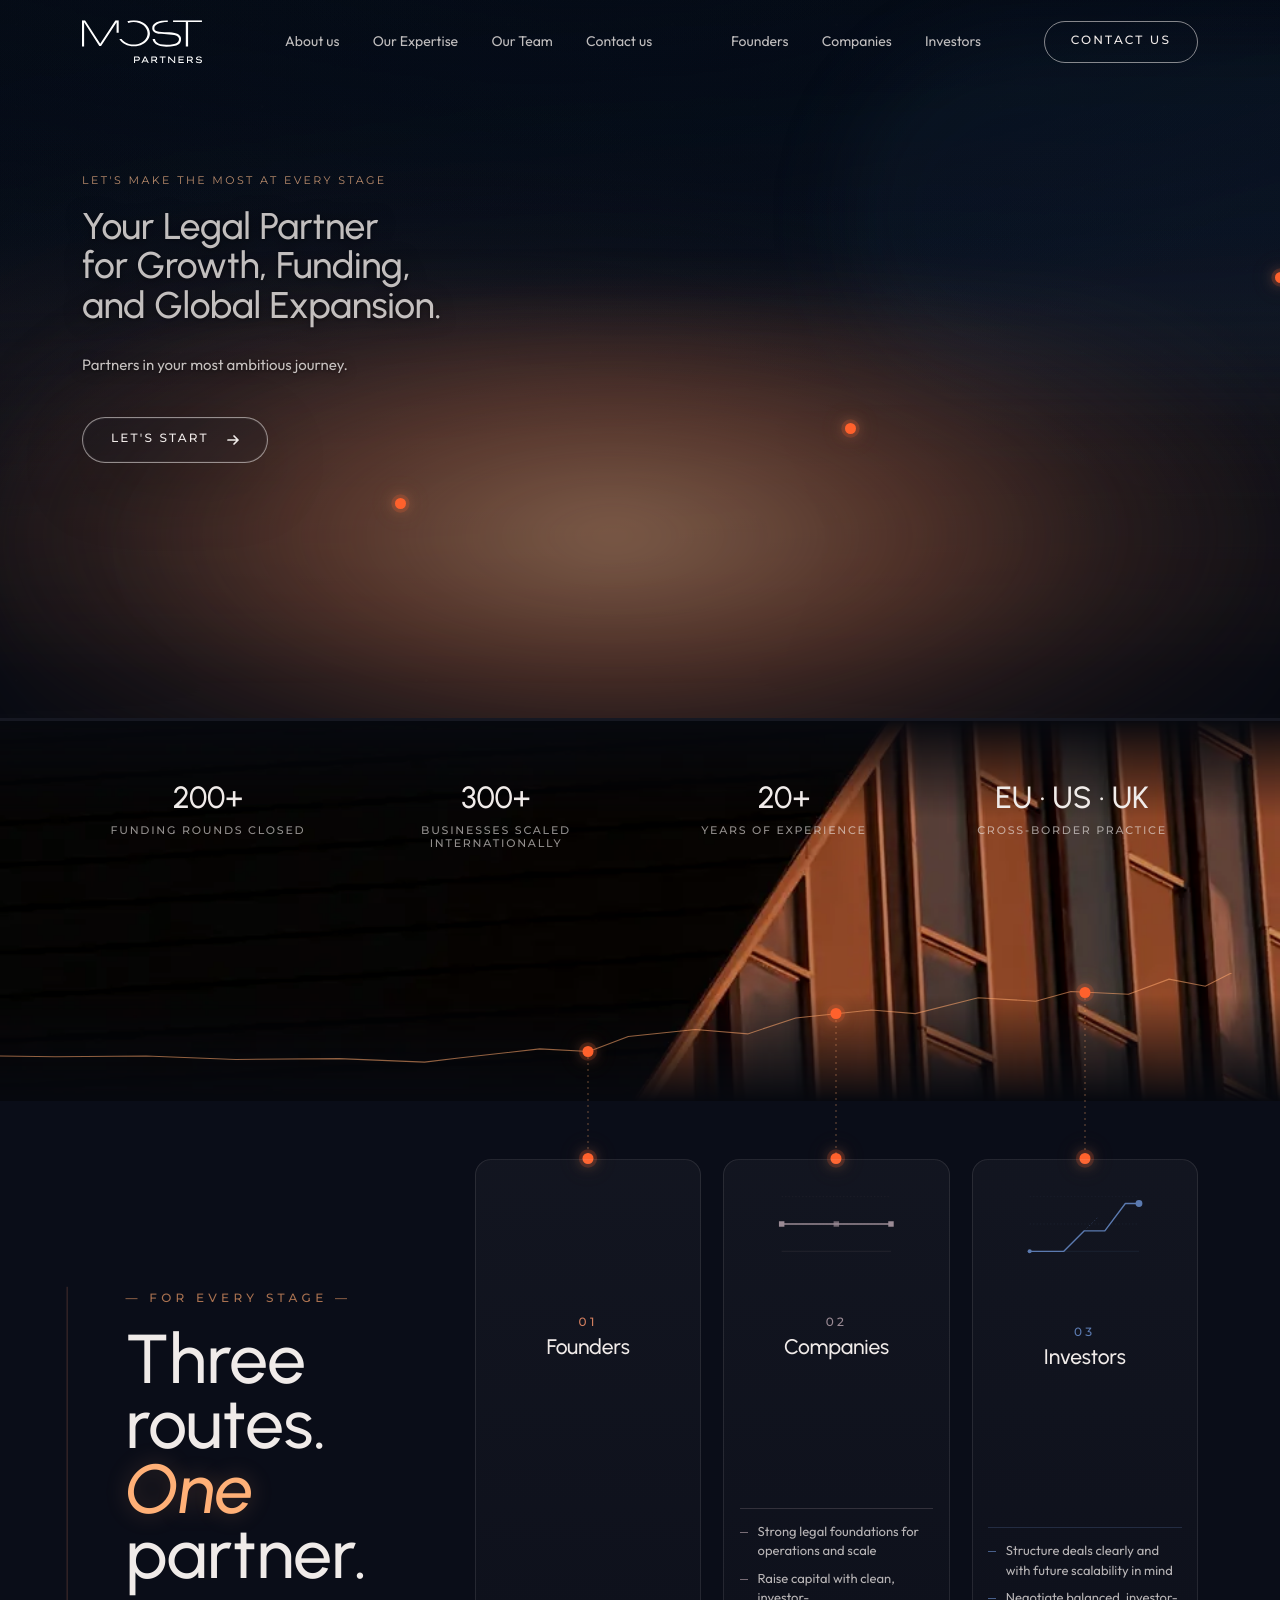
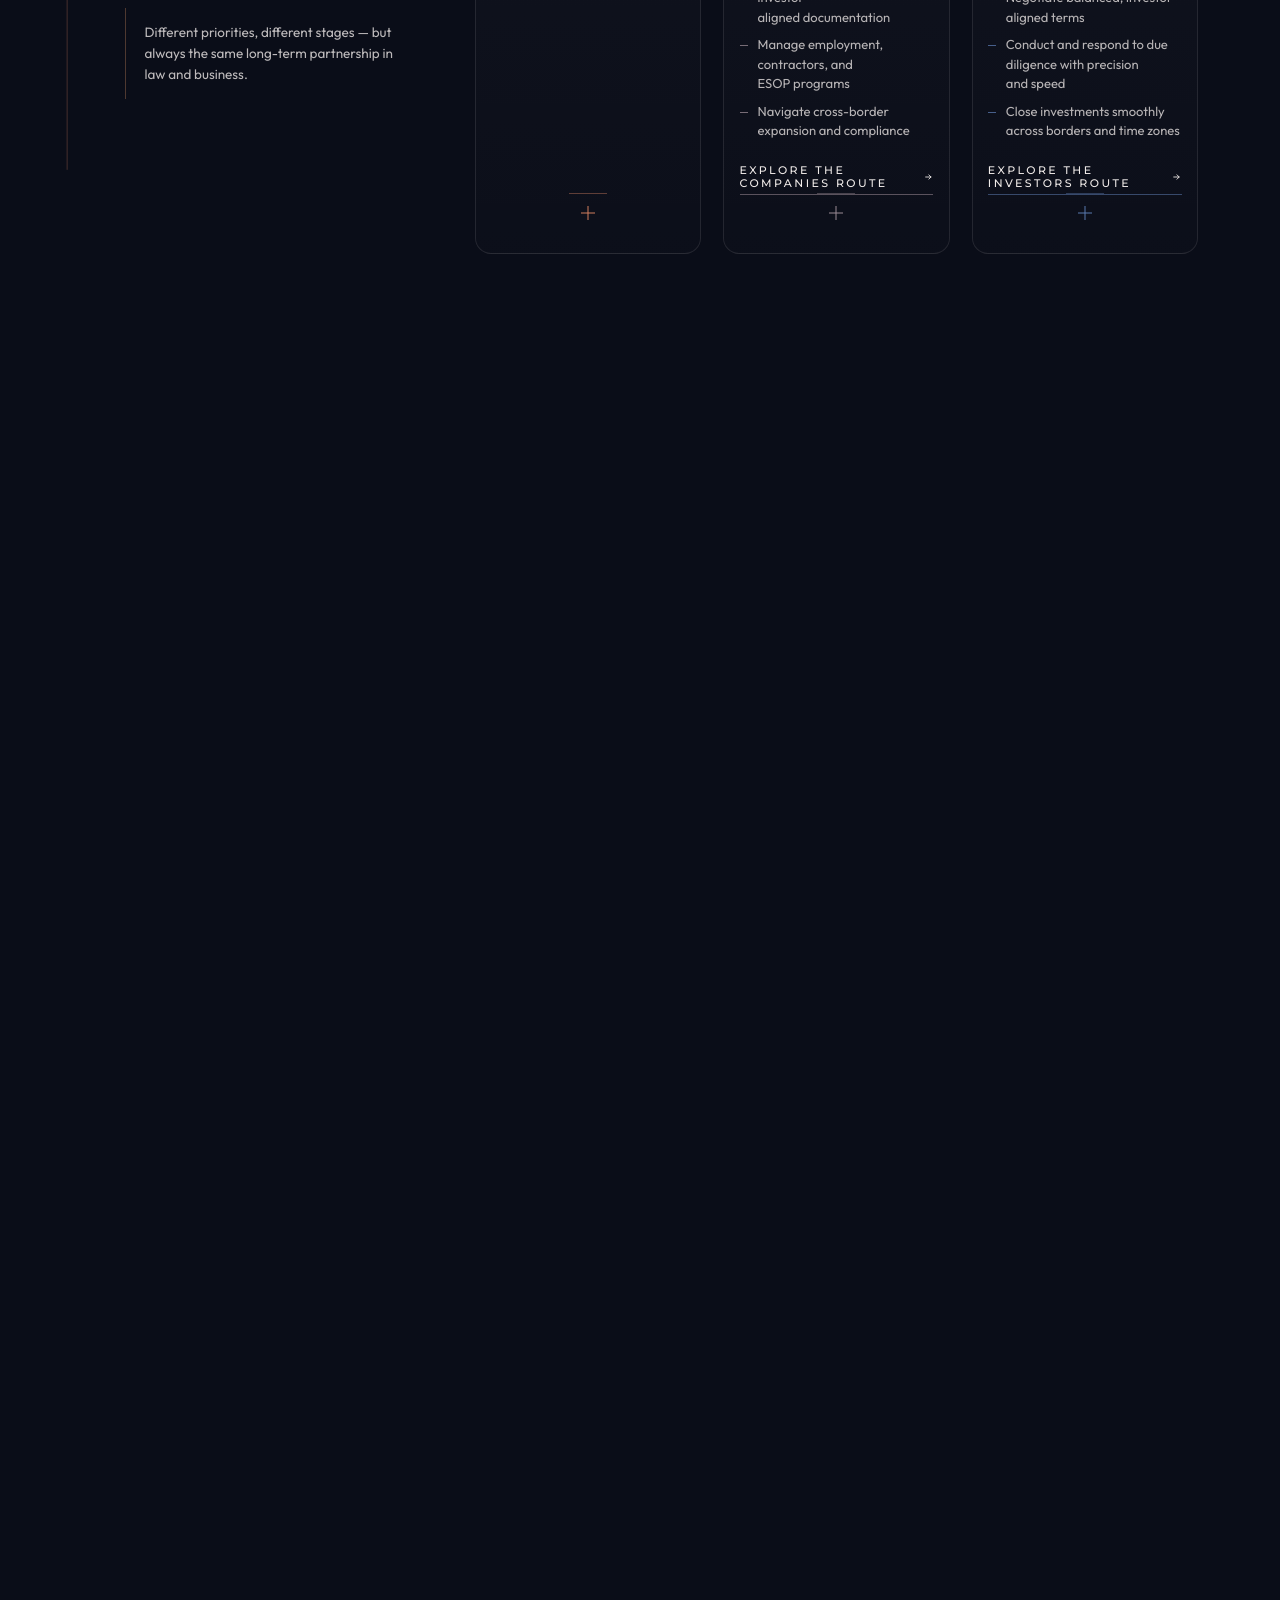
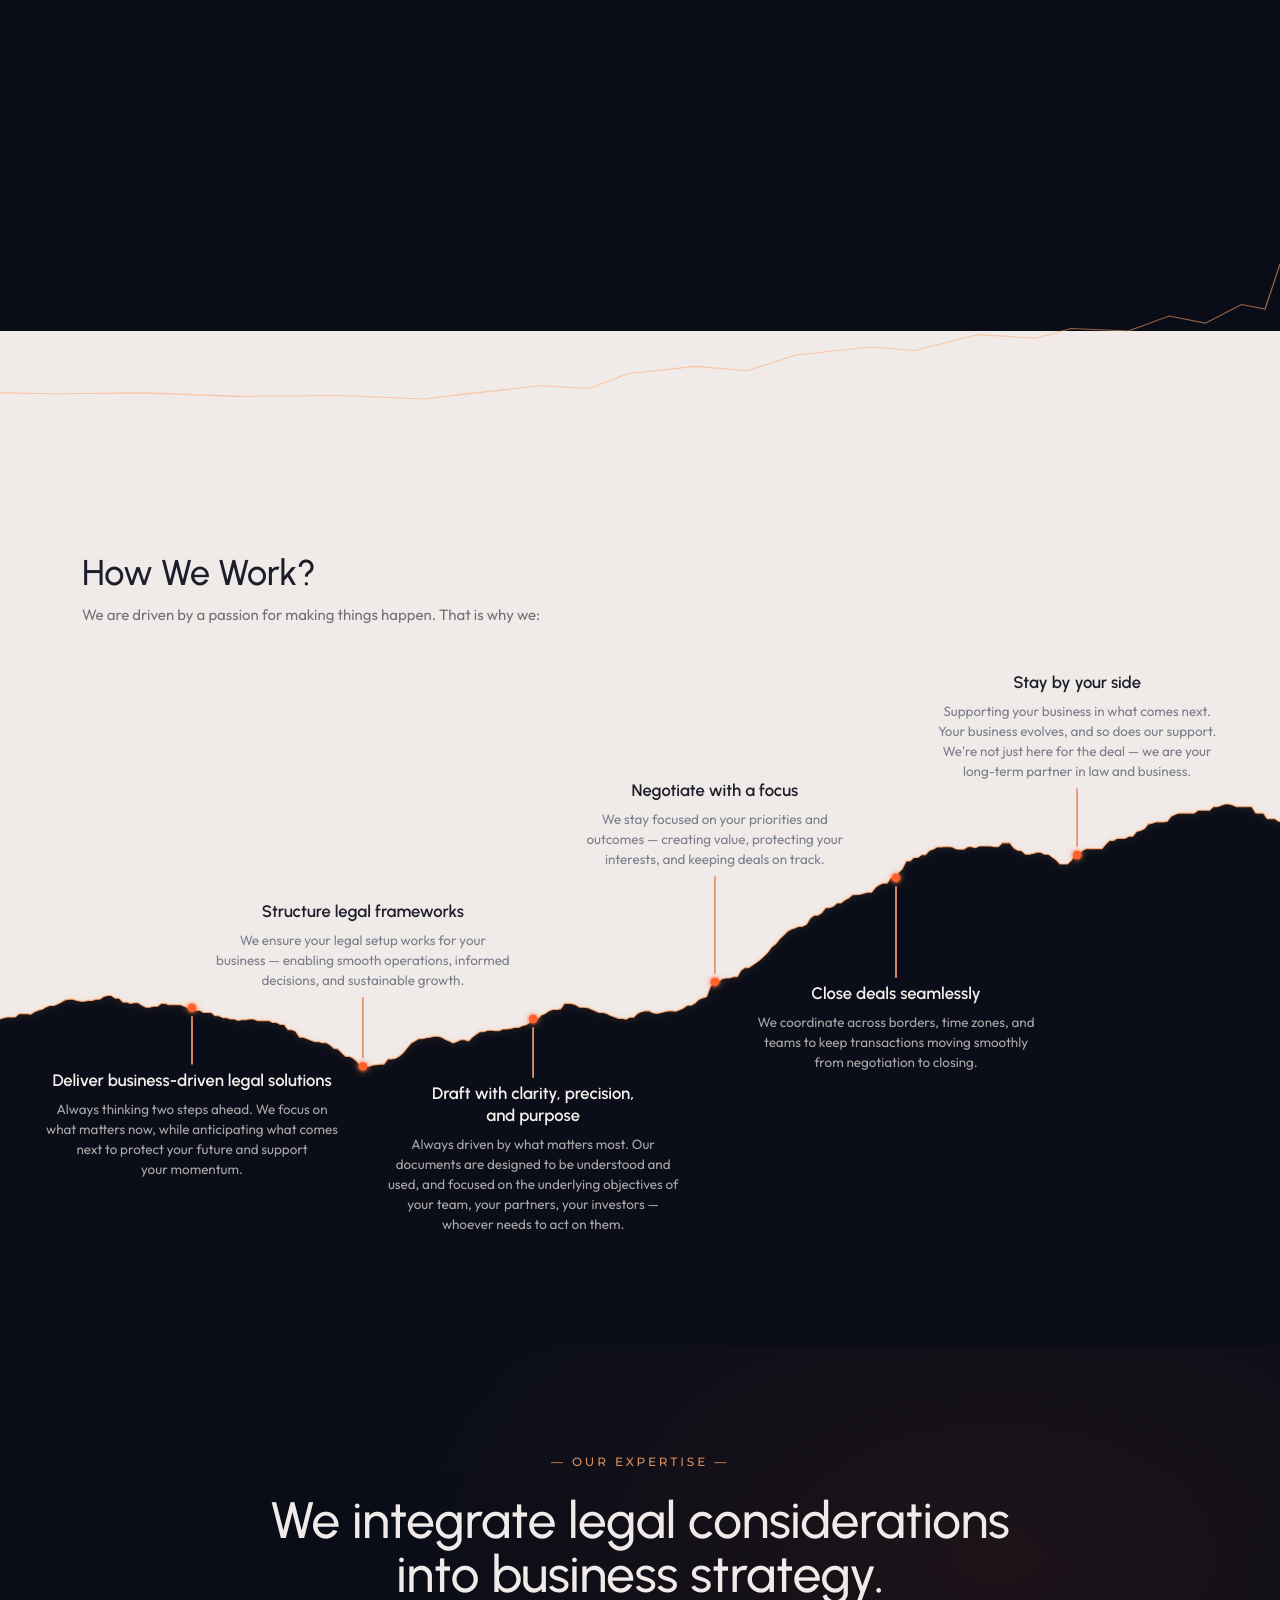
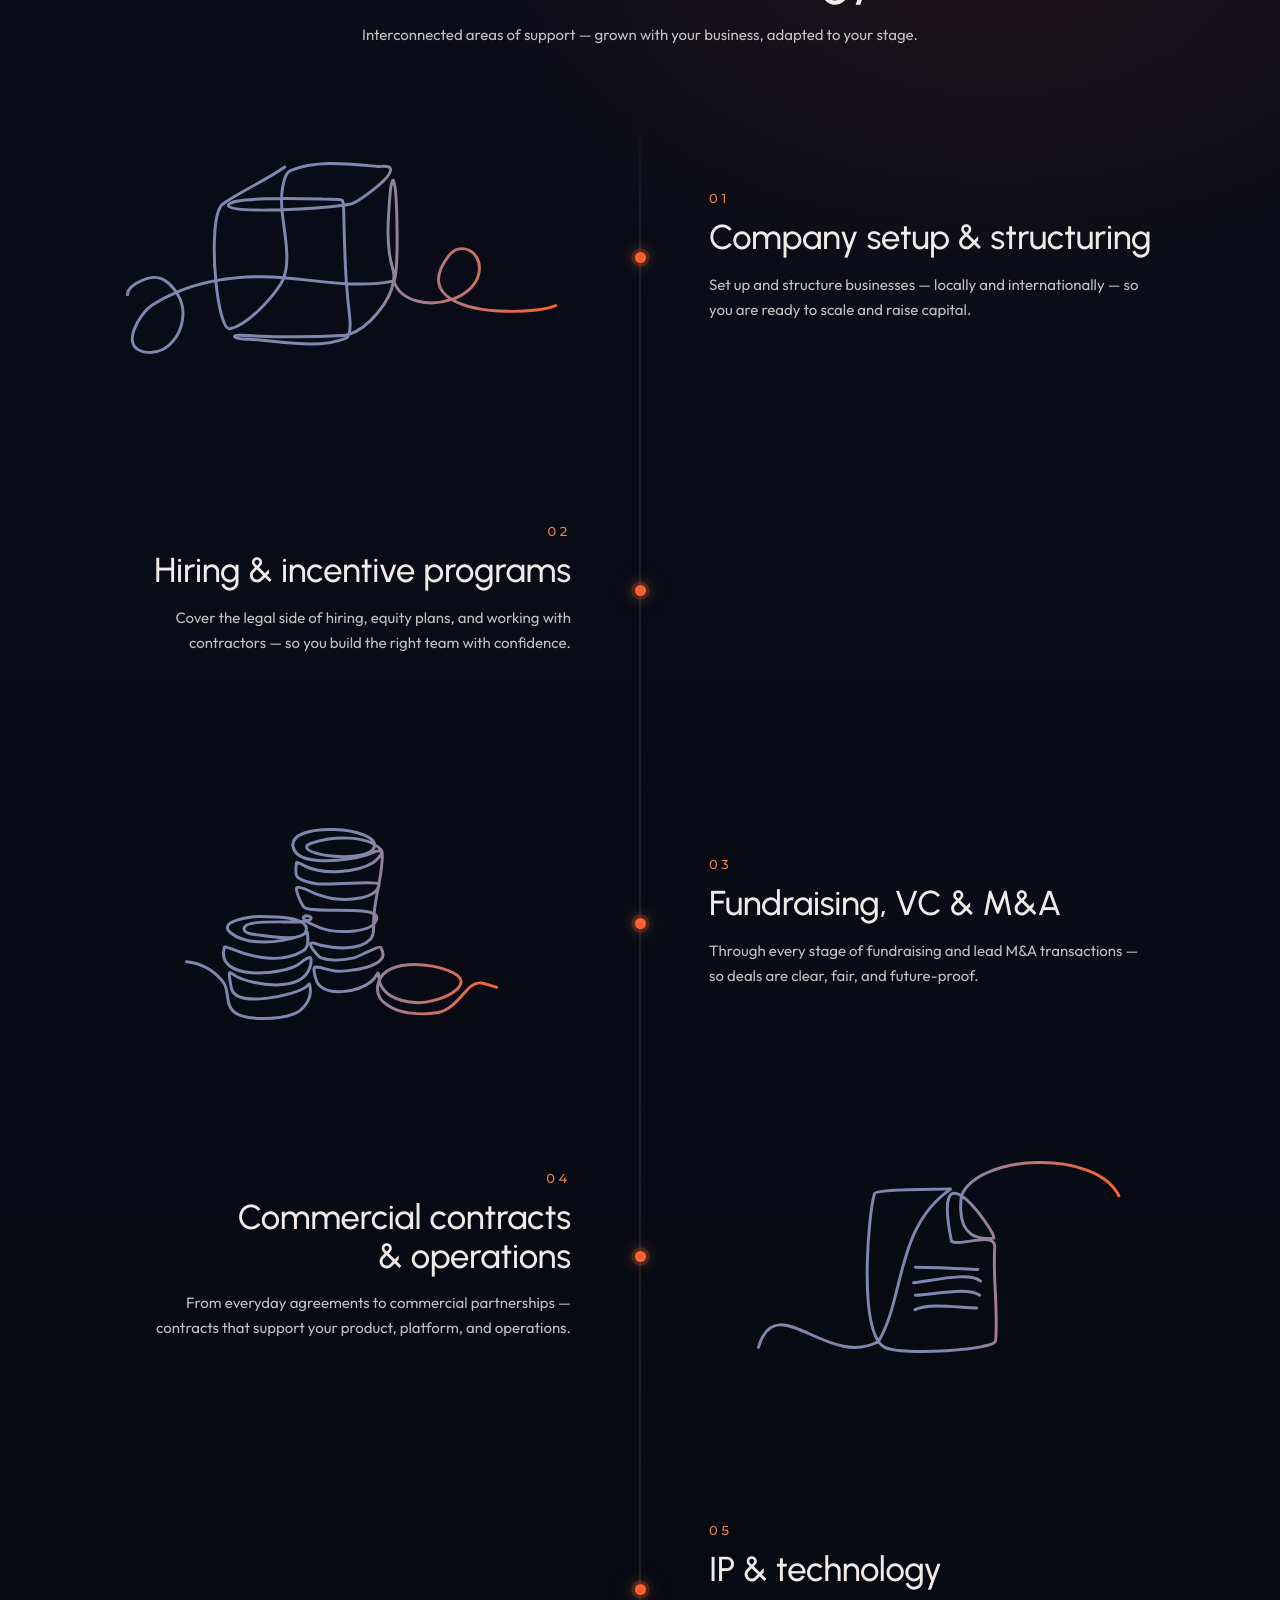
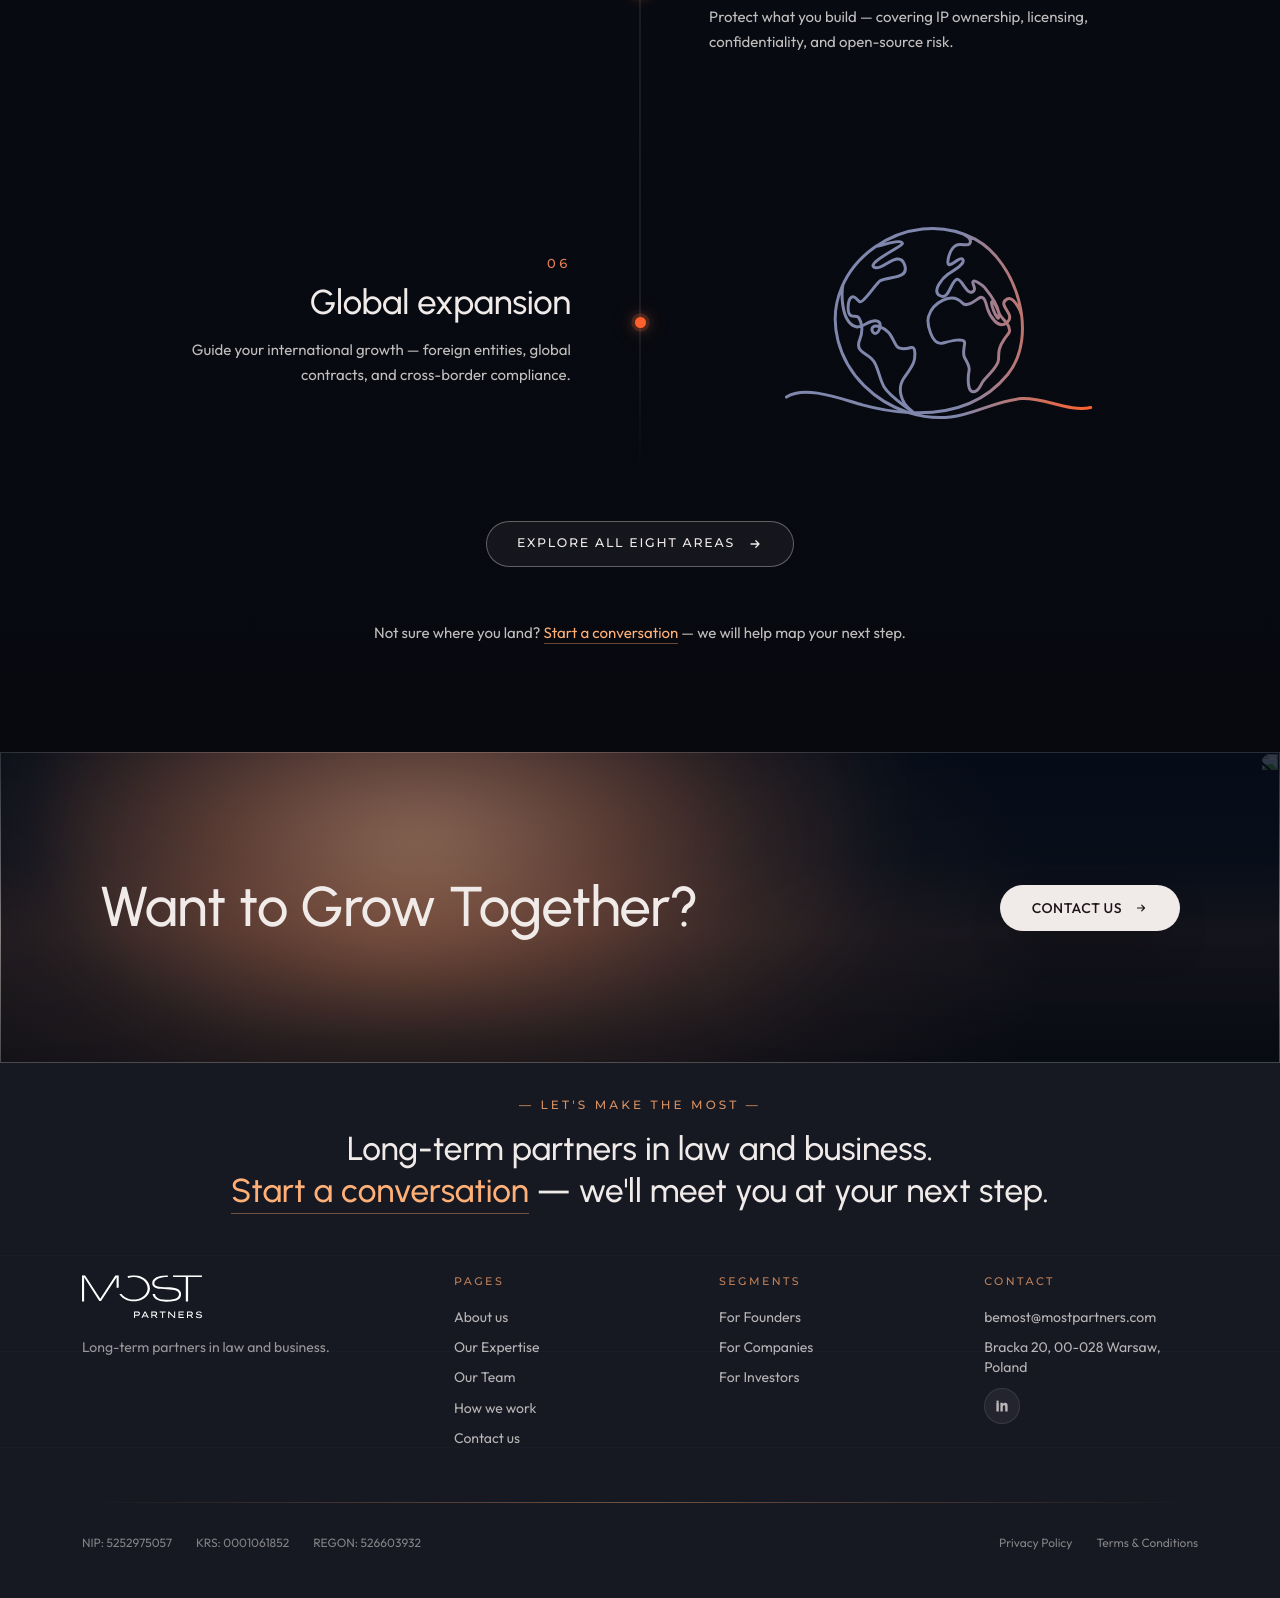
==== commit 5ef53767: "Sync architecture band from most Co-Authored-By: Claude Opus 5 <noreply@anthropic.com> Claude-Sessio" ====
--- a/index.html
+++ b/index.html
@@ -173,11 +173,7 @@
 
       <div class="ridge-edge">
         <svg class="ridge-edge__leaders" viewBox="0 0 2000 100" preserveAspectRatio="none" aria-hidden="true"></svg>
-        <img class="ridge-edge__img" src="gora-bez-tla-2000px.svg" alt="" aria-hidden="true" loading="lazy" decoding="async" />
-        <p class="ridge-quote">
-          At MOST, we accompany founders, tech companies, and investors as long-term partners in law and business&nbsp;–
-          helping them <strong>protect what matters most, move forward with confidence, and unlock opportunity.</strong>
-        </p>
+        <img class="ridge-edge__img" src="arch-4.webp" alt="" aria-hidden="true" loading="lazy" decoding="async" />
       </div>
 
       <svg class="hero-trail" viewBox="0 0 2000 850" preserveAspectRatio="none" aria-hidden="true">
--- a/styles.css
+++ b/styles.css
@@ -712,15 +712,32 @@
   vector-effect: non-scaling-stroke;
 }
 
+/* The band under the hero carries an architecture photo, faded into the
+   navy at both edges so it reads as part of the scene rather than a
+   pasted-in strip. */
 .ridge-edge__img {
   position: relative;
   display: block;
-  width: 104%;
-  margin-left: -2%;
-  height: auto;
-  transform: scale(-1, -1);
-  transform-origin: center center;
+  width: 100%;
+  height: clamp(260px, 30vw, 460px);
+  object-fit: cover;
+  object-position: center 38%;
   z-index: 2;
+  filter: saturate(0.78) contrast(1.05) brightness(0.82);
+  -webkit-mask-image: linear-gradient(
+    180deg,
+    transparent 0%,
+    #000 26%,
+    #000 72%,
+    transparent 100%
+  );
+  mask-image: linear-gradient(
+    180deg,
+    transparent 0%,
+    #000 26%,
+    #000 72%,
+    transparent 100%
+  );
 }
 
 .hero-content {
@@ -845,47 +862,6 @@
 }
 
 /* ---------- RIDGE QUOTE ---------- */
-
-.ridge-quote {
-  position: absolute;
-  left: calc(var(--container-x) + clamp(14px, 2vw, 39px));
-  bottom: clamp(218px, 31vh, 340px);
-  z-index: 5;
-  max-width: min(520px, 38vw);
-  margin: 0;
-  padding-left: clamp(18px, 1.6vw, 26px);
-  pointer-events: auto;
-  color: rgba(240, 235, 233, 0.78);
-  font: italic 400 clamp(17px, 1.35vw, 24px) / 1.48 "Outfit", system-ui, sans-serif;
-  letter-spacing: 0;
-  text-align: left;
-  text-wrap: pretty;
-  text-shadow: 0 2px 20px rgba(4, 6, 12, 0.78);
-}
-
-.ridge-quote::before {
-  content: "";
-  position: absolute;
-  left: 0;
-  top: 0.35em;
-  bottom: 0.28em;
-  width: 2px;
-  border-radius: 999px;
-  background: linear-gradient(180deg, rgba(255, 168, 110, 0.95), rgba(255, 97, 44, 0.42));
-  box-shadow: 0 0 18px rgba(255, 168, 110, 0.34);
-}
-
-.ridge-quote strong {
-  color: rgba(255, 247, 241, 0.96);
-  font-weight: 500;
-}
-
-@media (max-width: 860px) {
-  .ridge-quote {
-    max-width: calc(100% - 2 * var(--container-x));
-    right: var(--container-x);
-  }
-}
 
 /* ---------- ACCESSIBILITY UTILS ---------- */
 
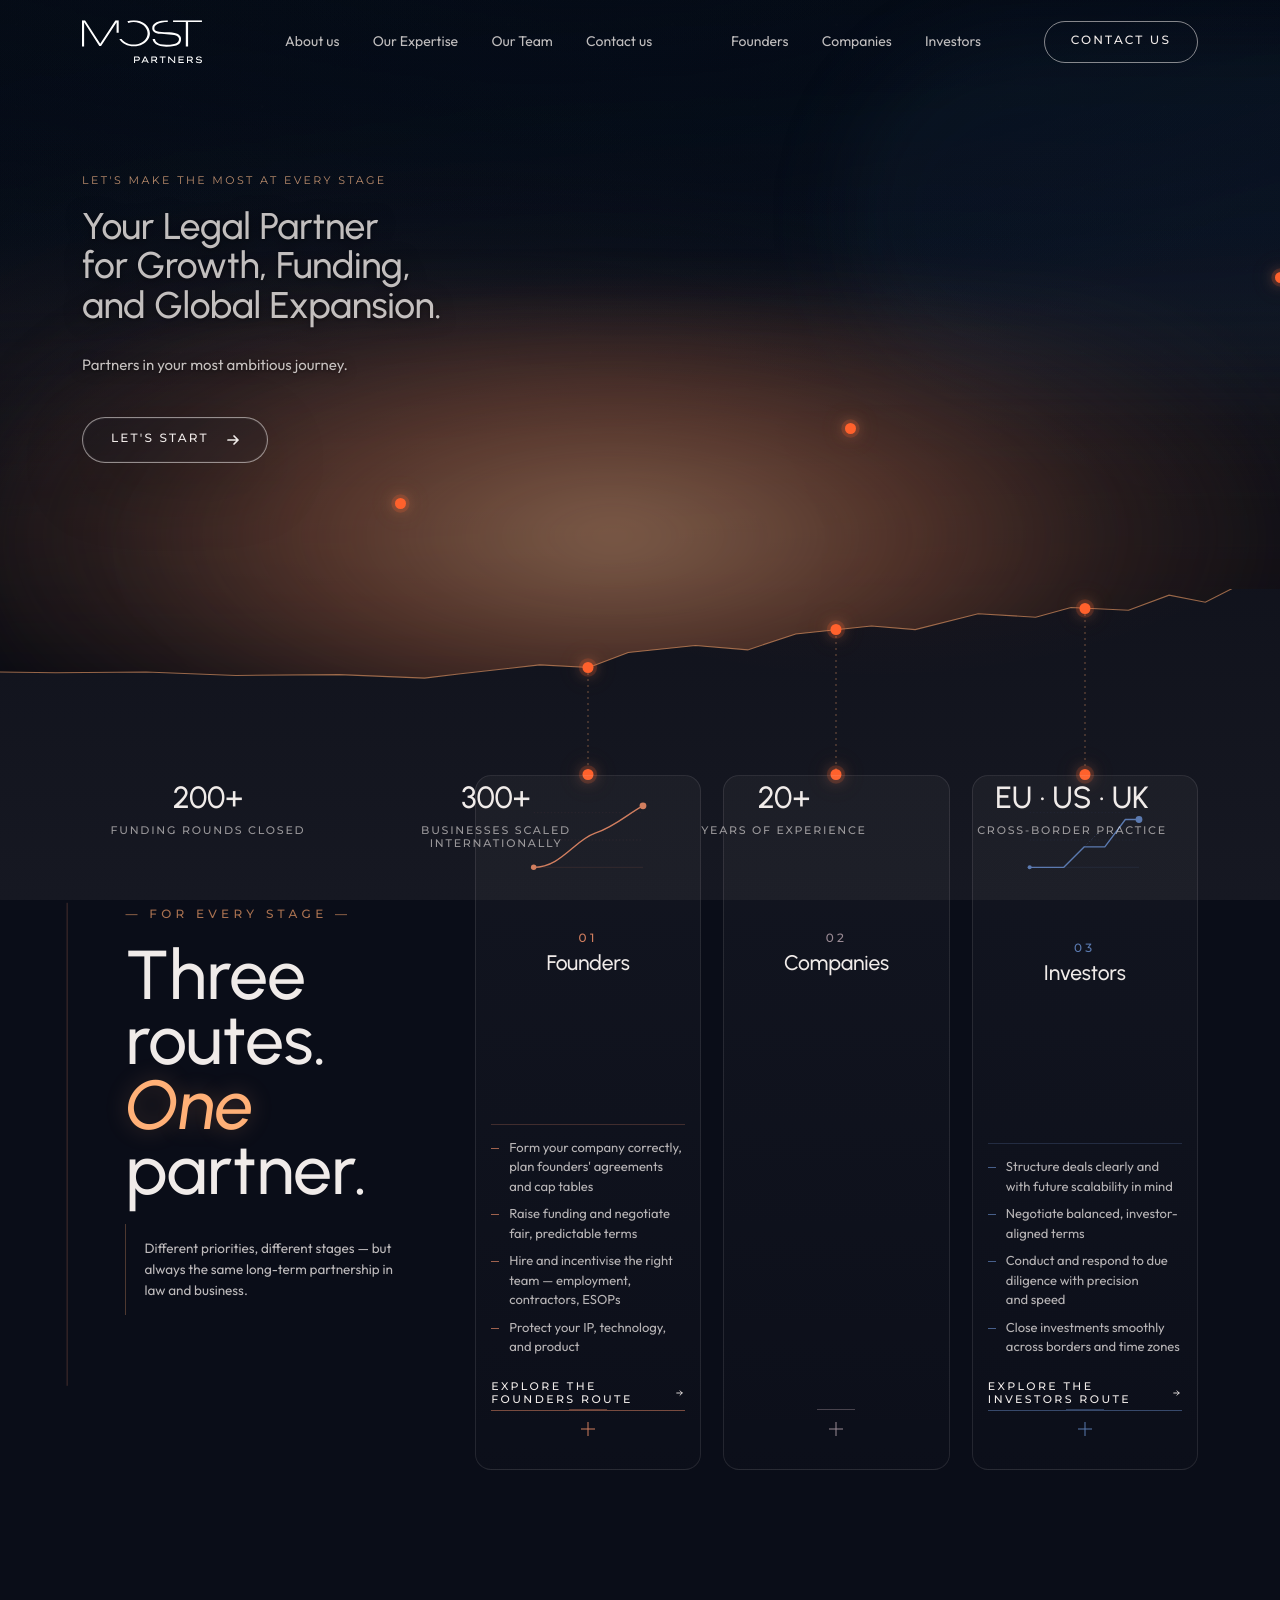
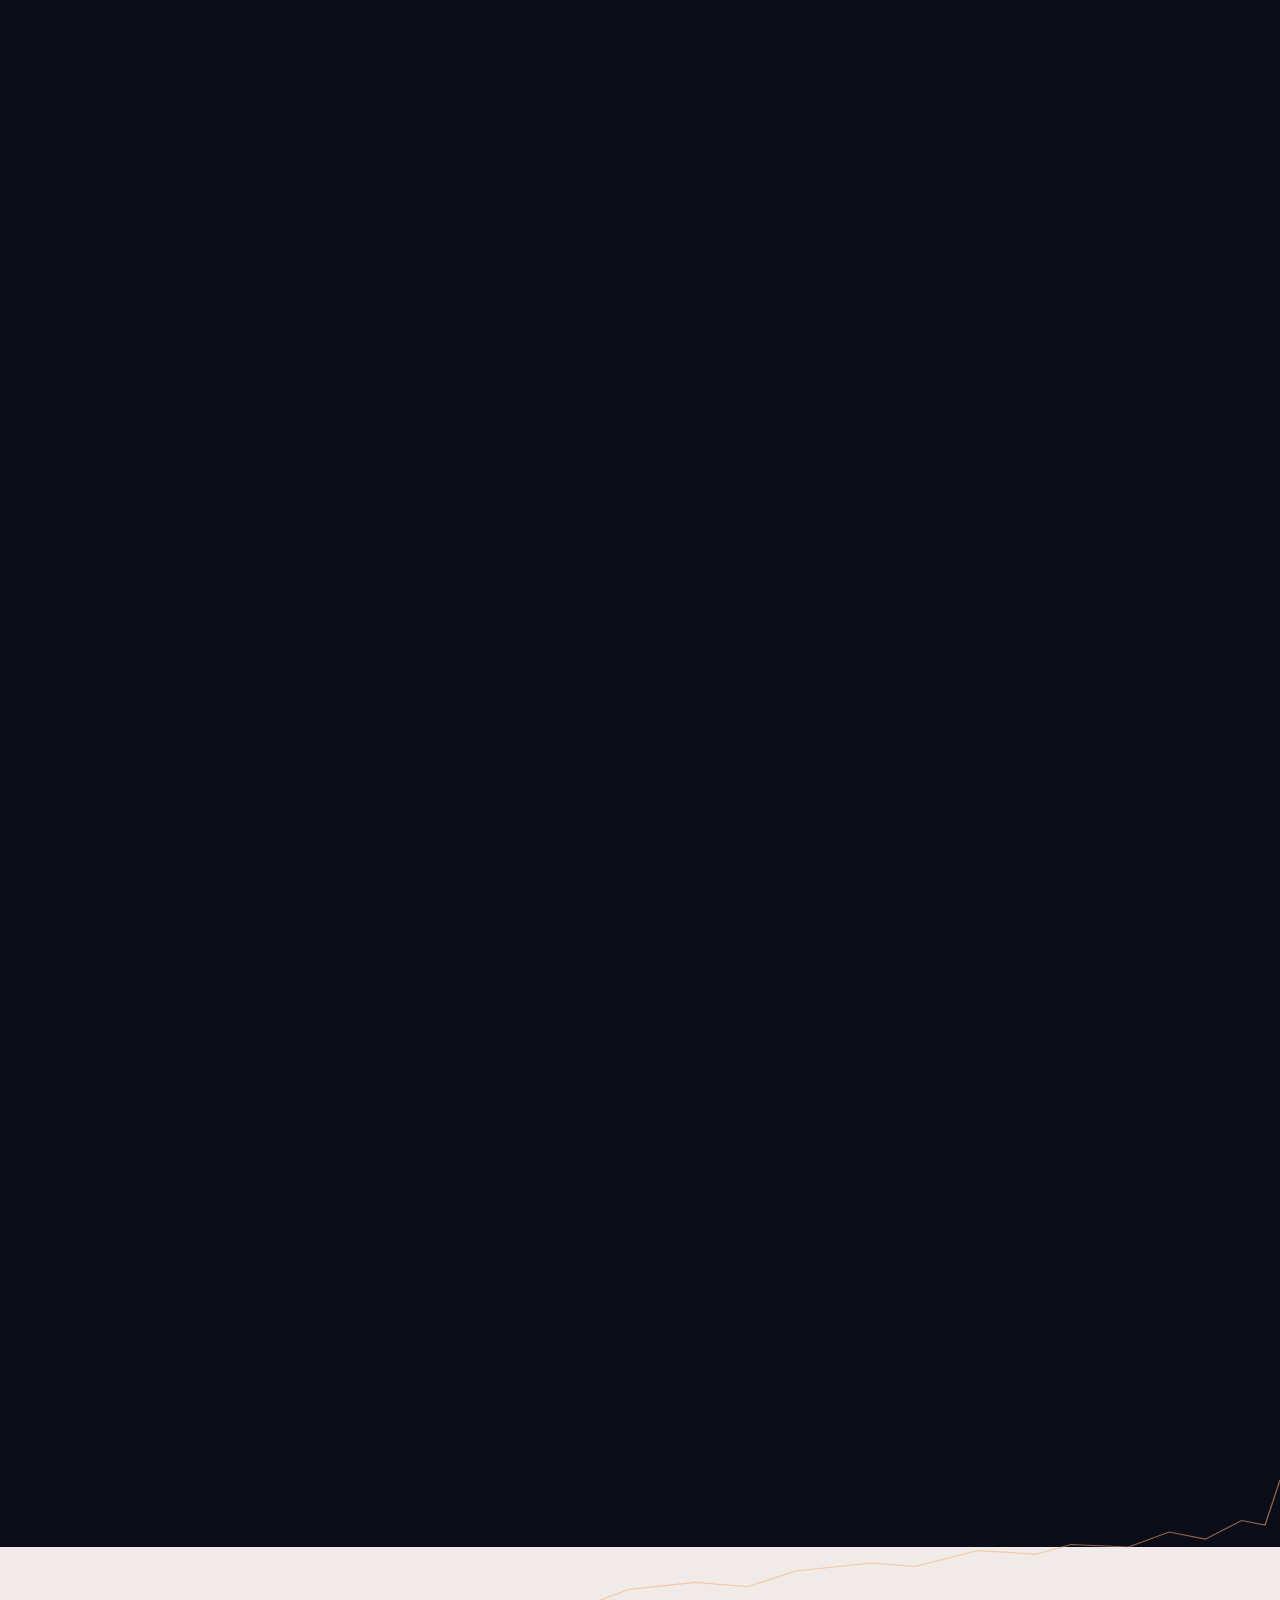
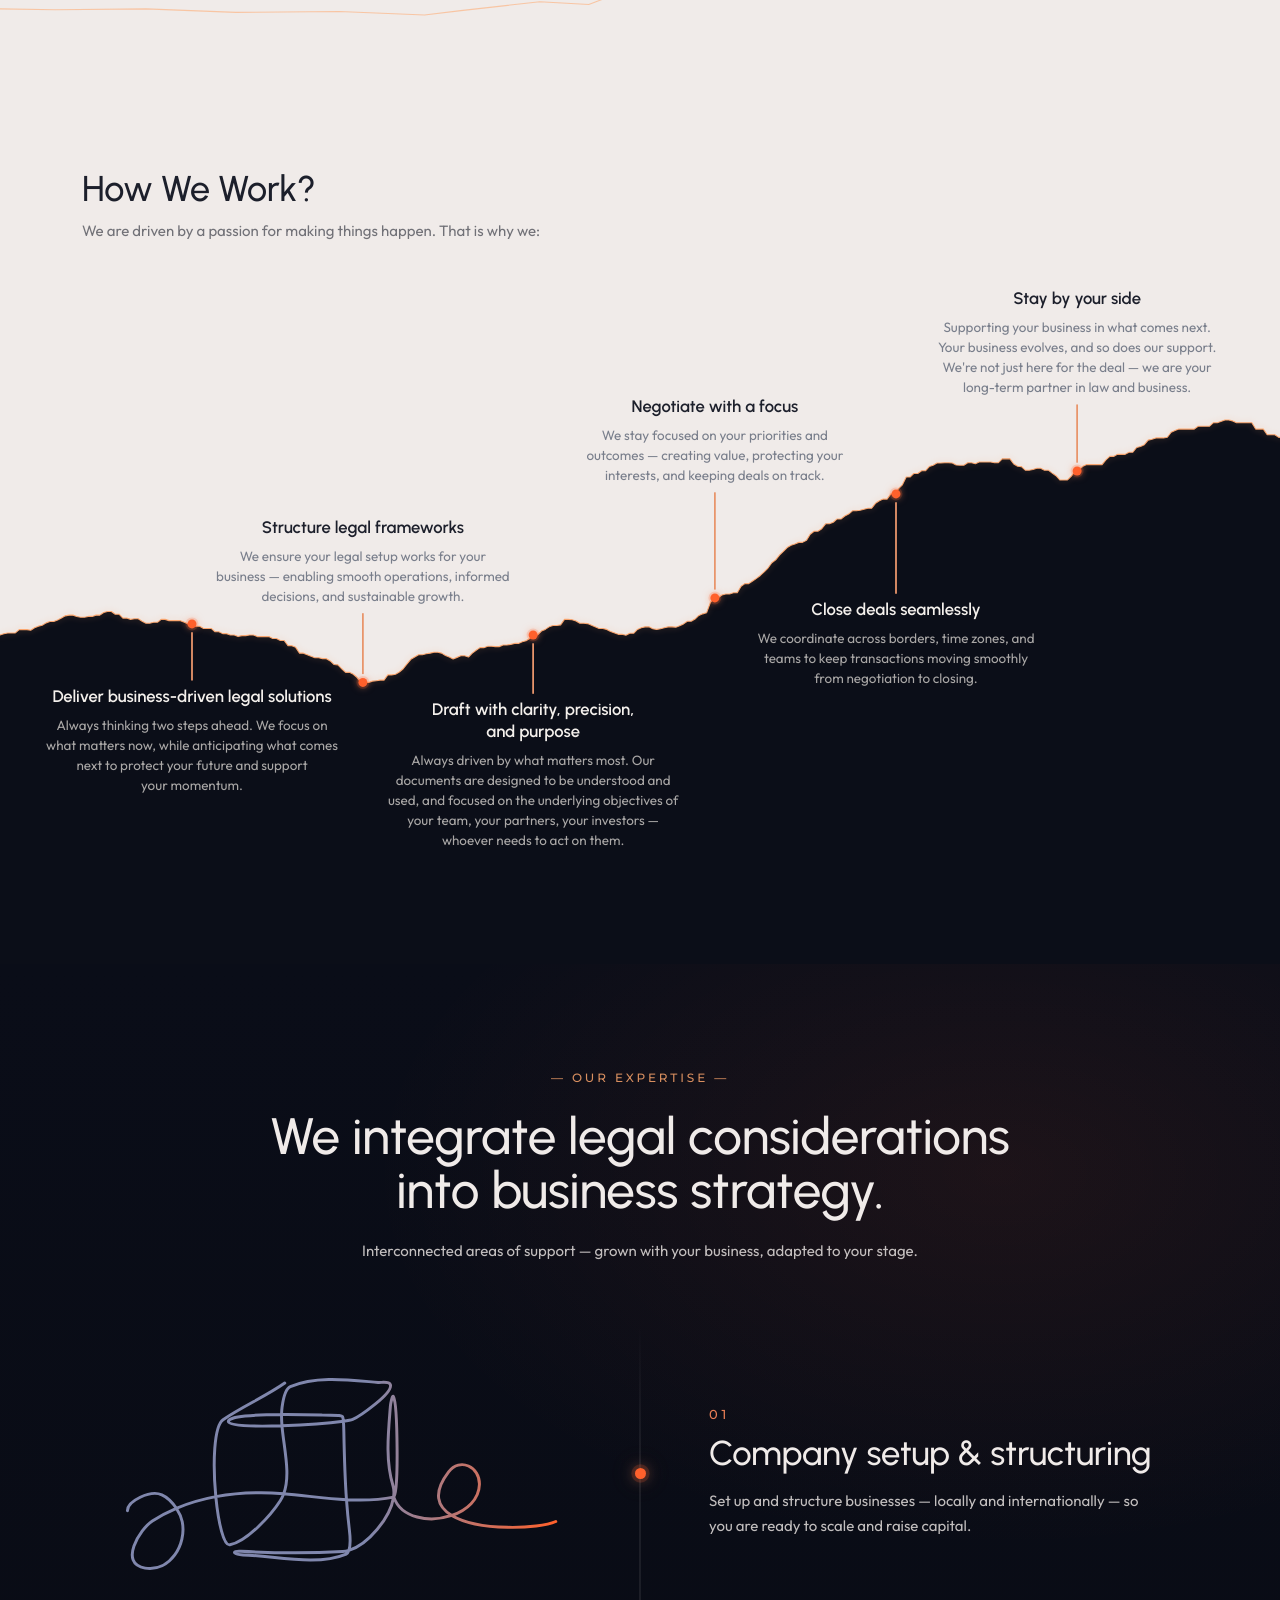
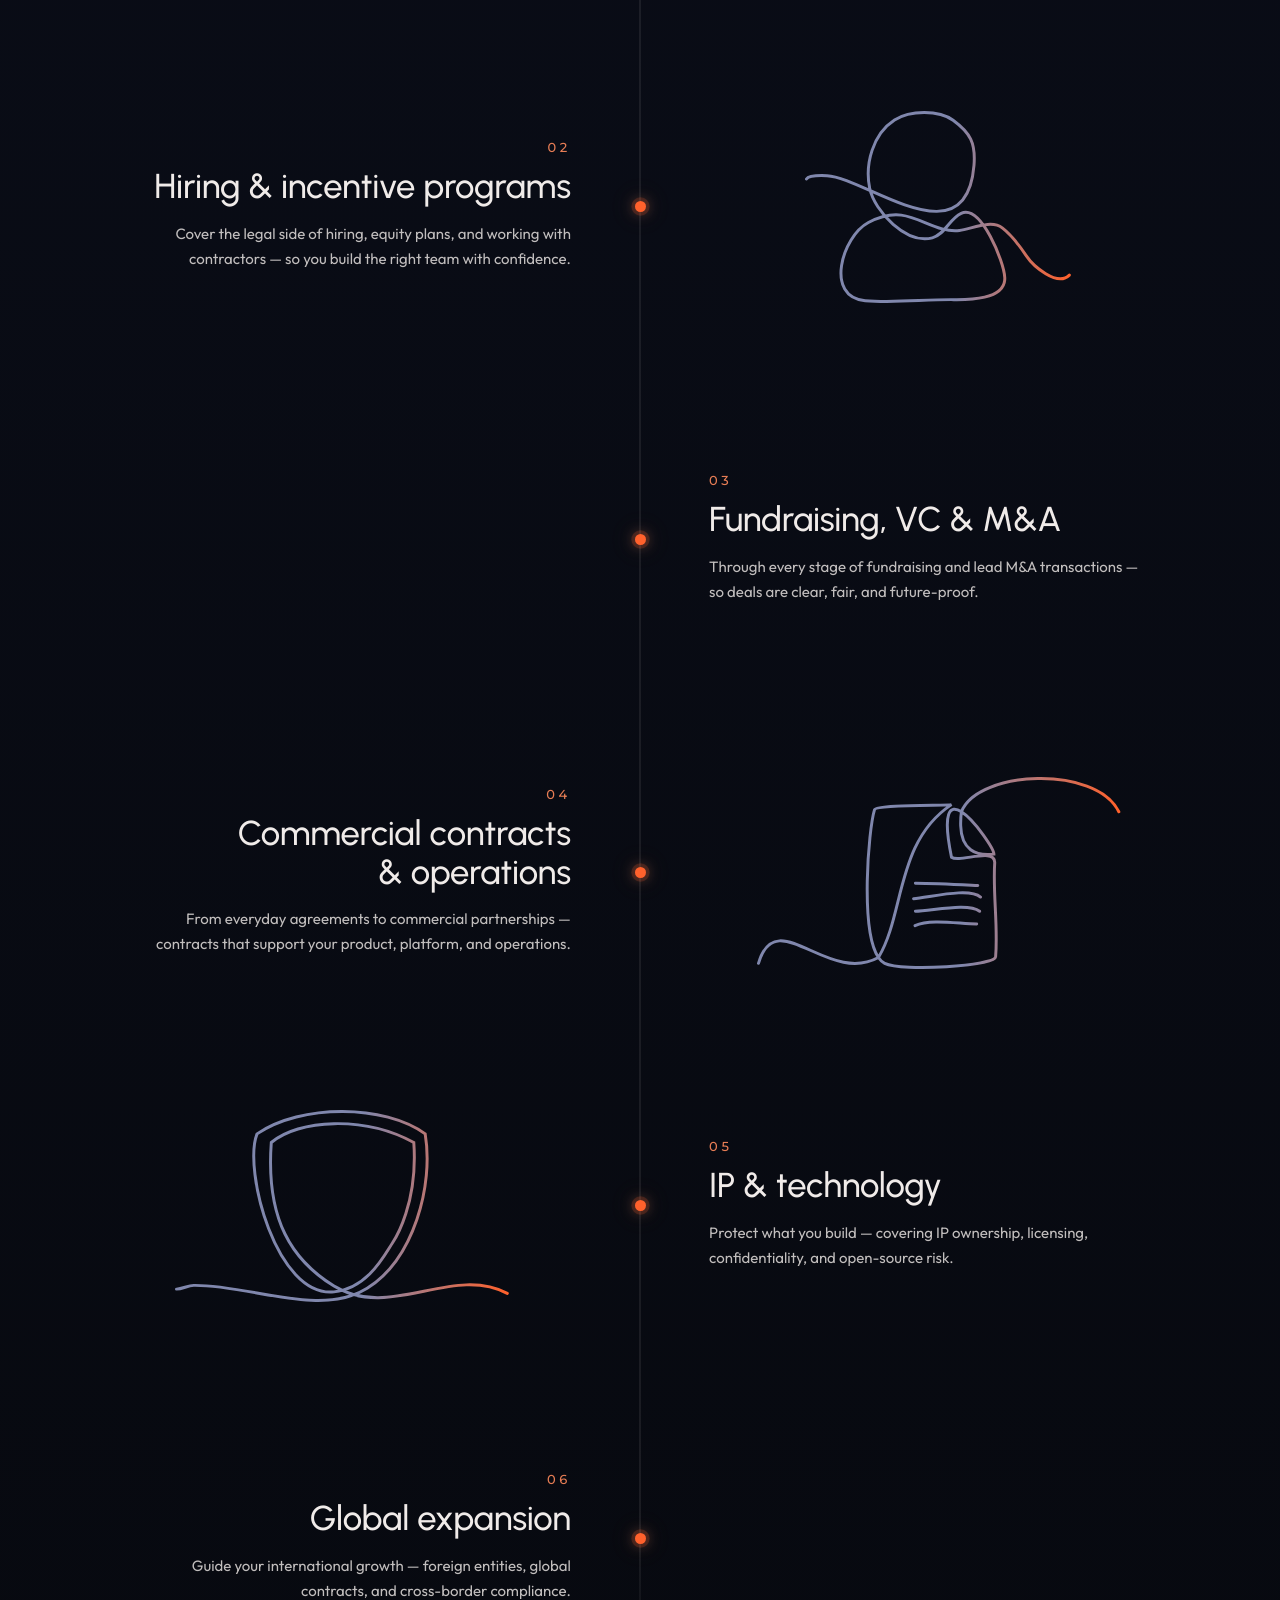
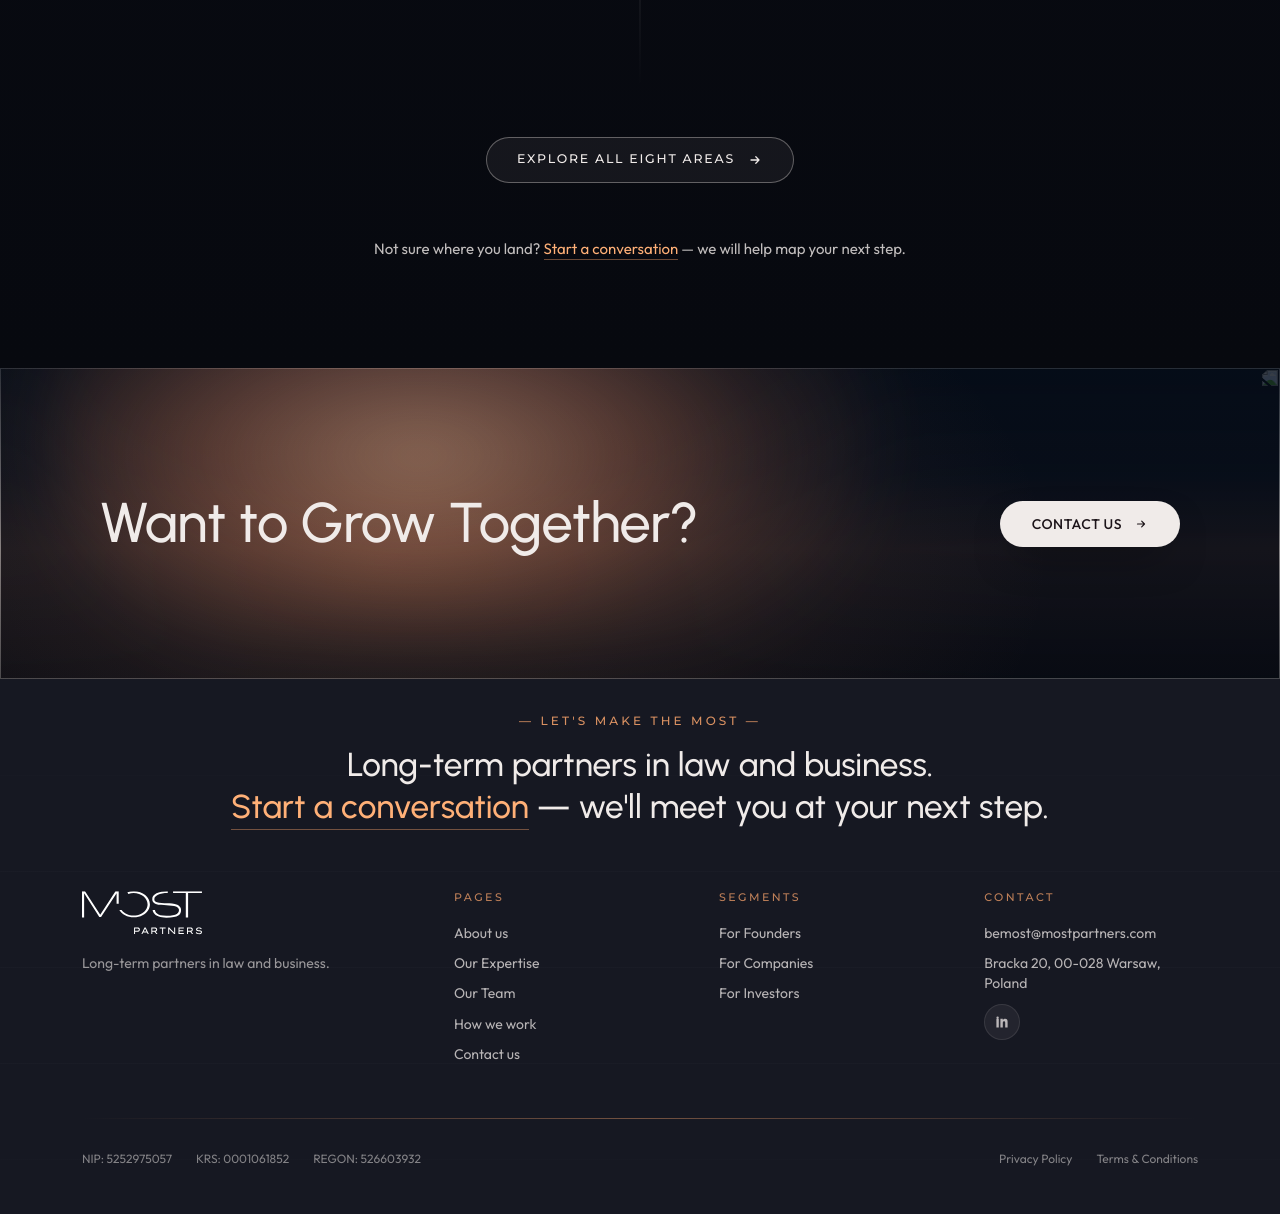
==== commit eeedaad3: "Sync quote removal from most Co-Authored-By: Claude Opus 5 <noreply@anthropic.com> Claude-Session: h" ====
--- a/index.html
+++ b/index.html
@@ -173,7 +173,7 @@
 
       <div class="ridge-edge">
         <svg class="ridge-edge__leaders" viewBox="0 0 2000 100" preserveAspectRatio="none" aria-hidden="true"></svg>
-        <img class="ridge-edge__img" src="arch-4.webp" alt="" aria-hidden="true" loading="lazy" decoding="async" />
+        <img class="ridge-edge__img" src="gora-bez-tla-2000px.svg" alt="" aria-hidden="true" loading="lazy" decoding="async" />
       </div>
 
       <svg class="hero-trail" viewBox="0 0 2000 850" preserveAspectRatio="none" aria-hidden="true">
--- a/styles.css
+++ b/styles.css
@@ -712,32 +712,15 @@
   vector-effect: non-scaling-stroke;
 }
 
-/* The band under the hero carries an architecture photo, faded into the
-   navy at both edges so it reads as part of the scene rather than a
-   pasted-in strip. */
 .ridge-edge__img {
   position: relative;
   display: block;
-  width: 100%;
-  height: clamp(260px, 30vw, 460px);
-  object-fit: cover;
-  object-position: center 38%;
+  width: 104%;
+  margin-left: -2%;
+  height: auto;
+  transform: scale(-1, -1);
+  transform-origin: center center;
   z-index: 2;
-  filter: saturate(0.78) contrast(1.05) brightness(0.82);
-  -webkit-mask-image: linear-gradient(
-    180deg,
-    transparent 0%,
-    #000 26%,
-    #000 72%,
-    transparent 100%
-  );
-  mask-image: linear-gradient(
-    180deg,
-    transparent 0%,
-    #000 26%,
-    #000 72%,
-    transparent 100%
-  );
 }
 
 .hero-content {
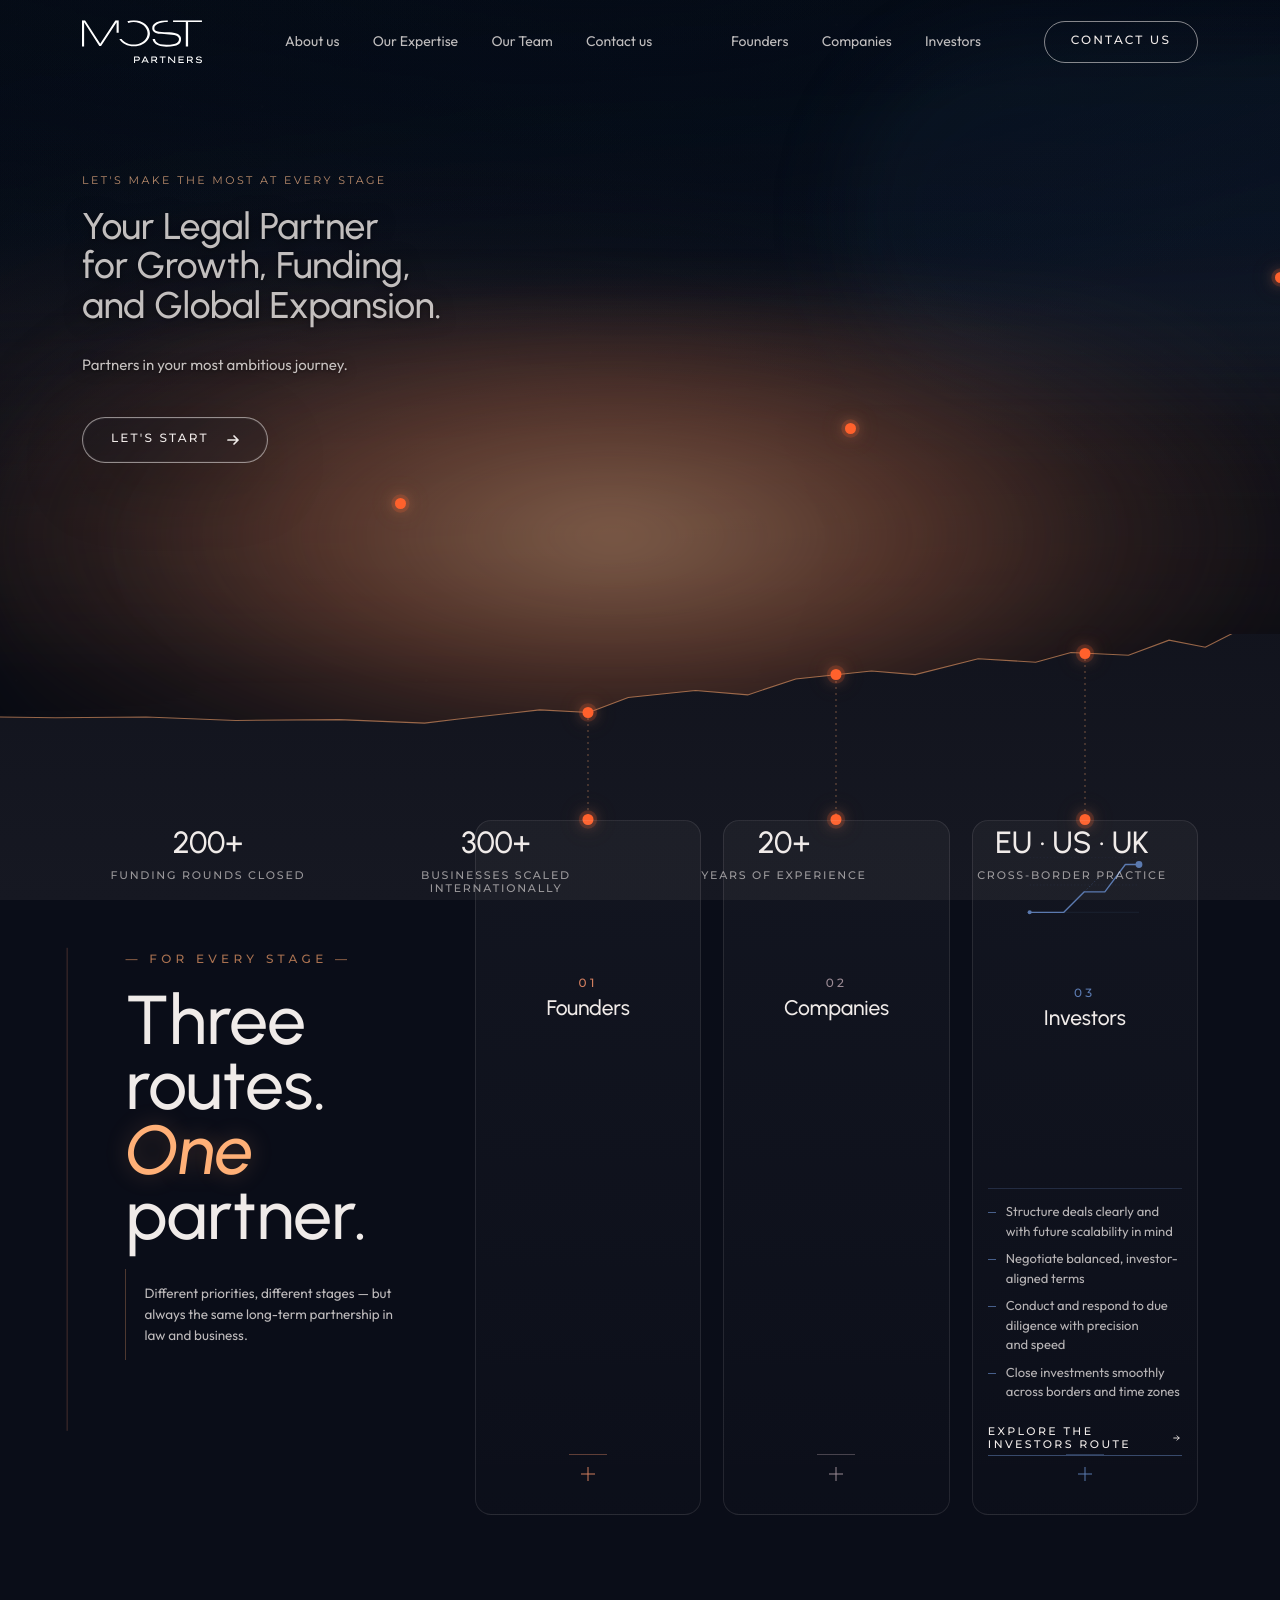
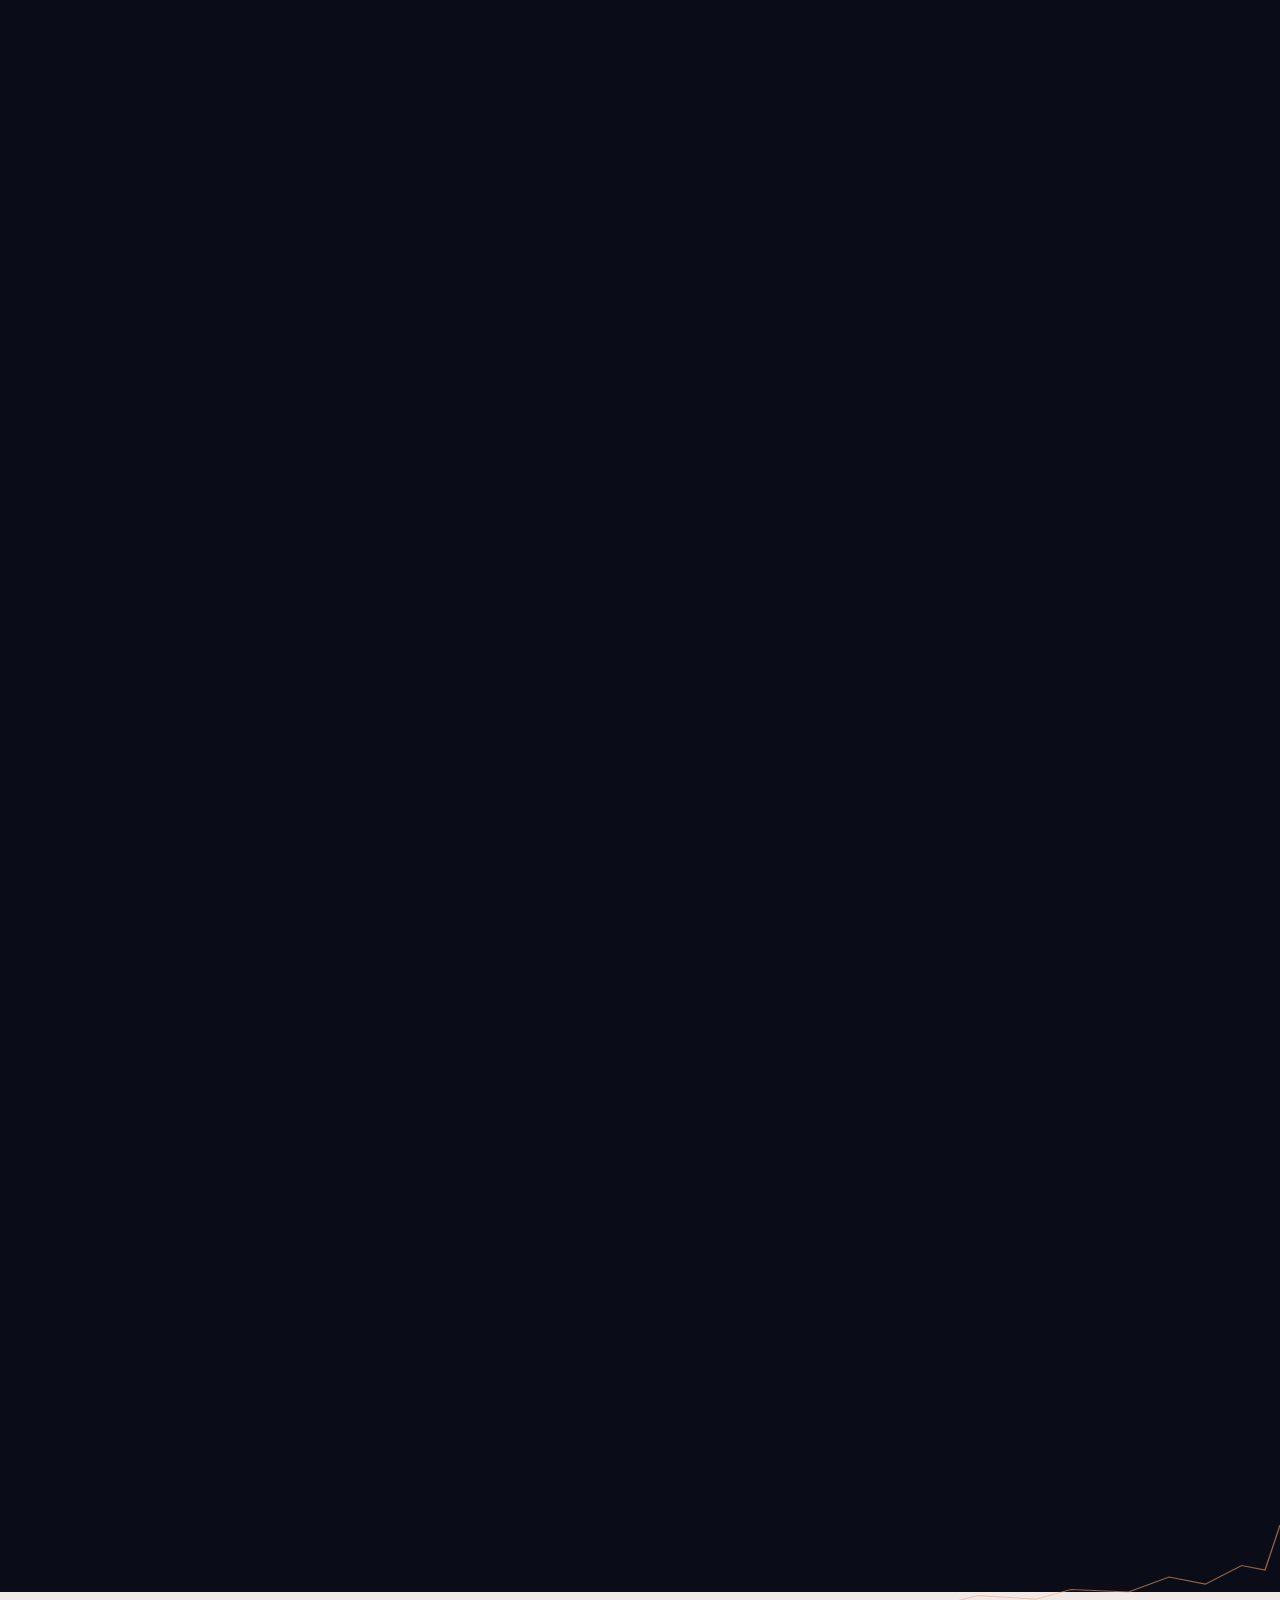
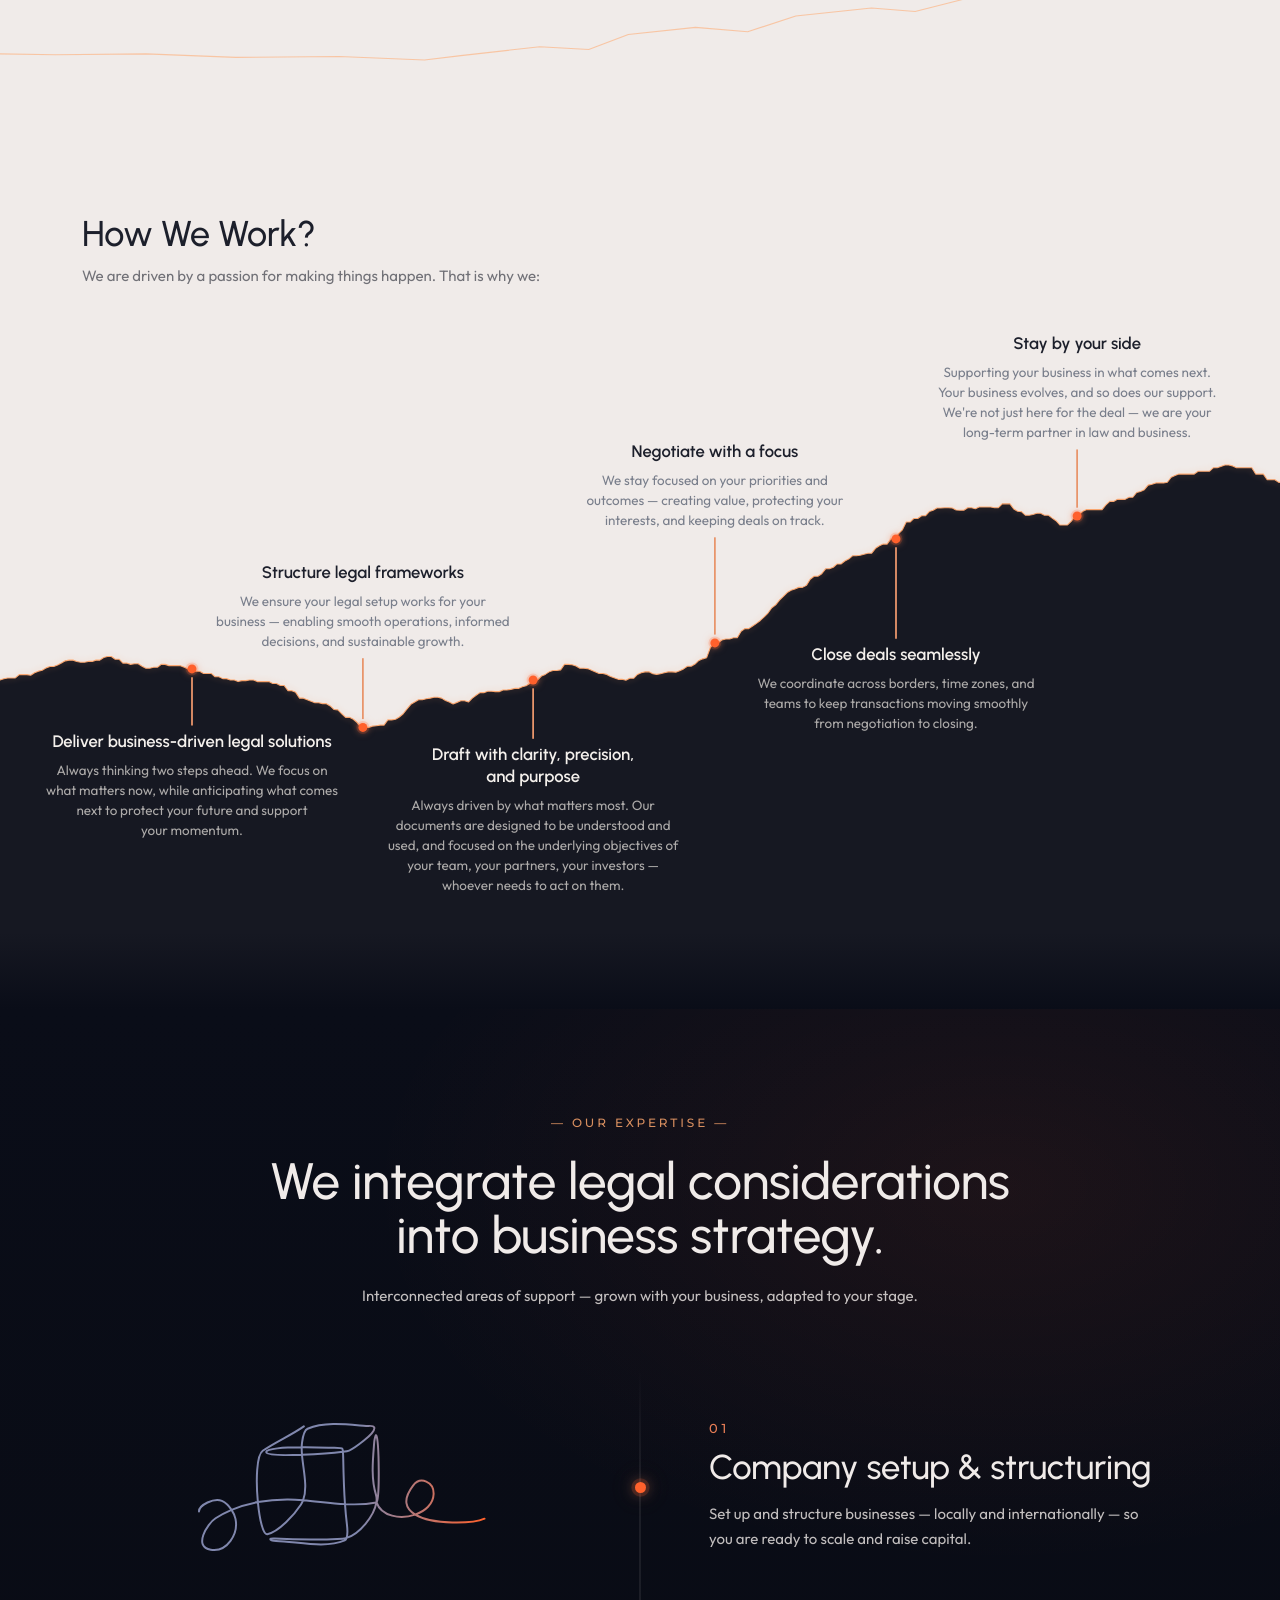
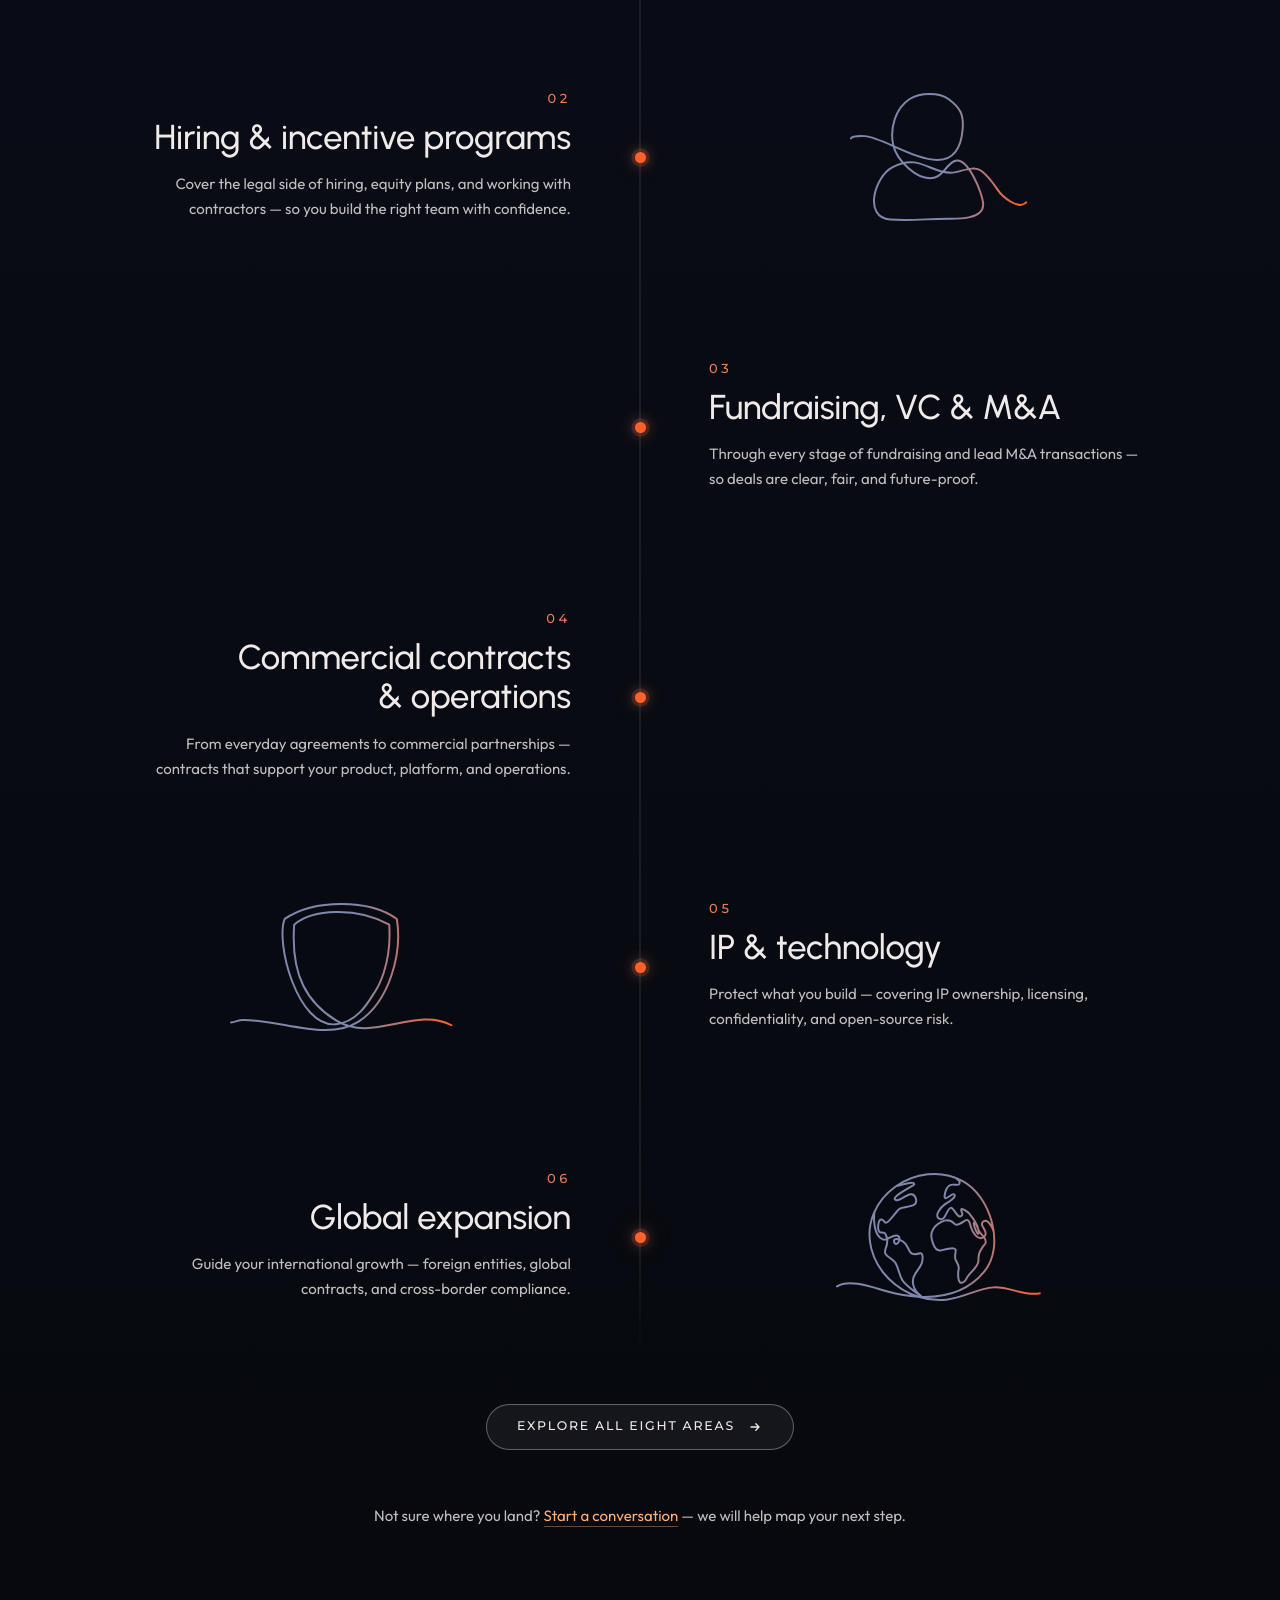
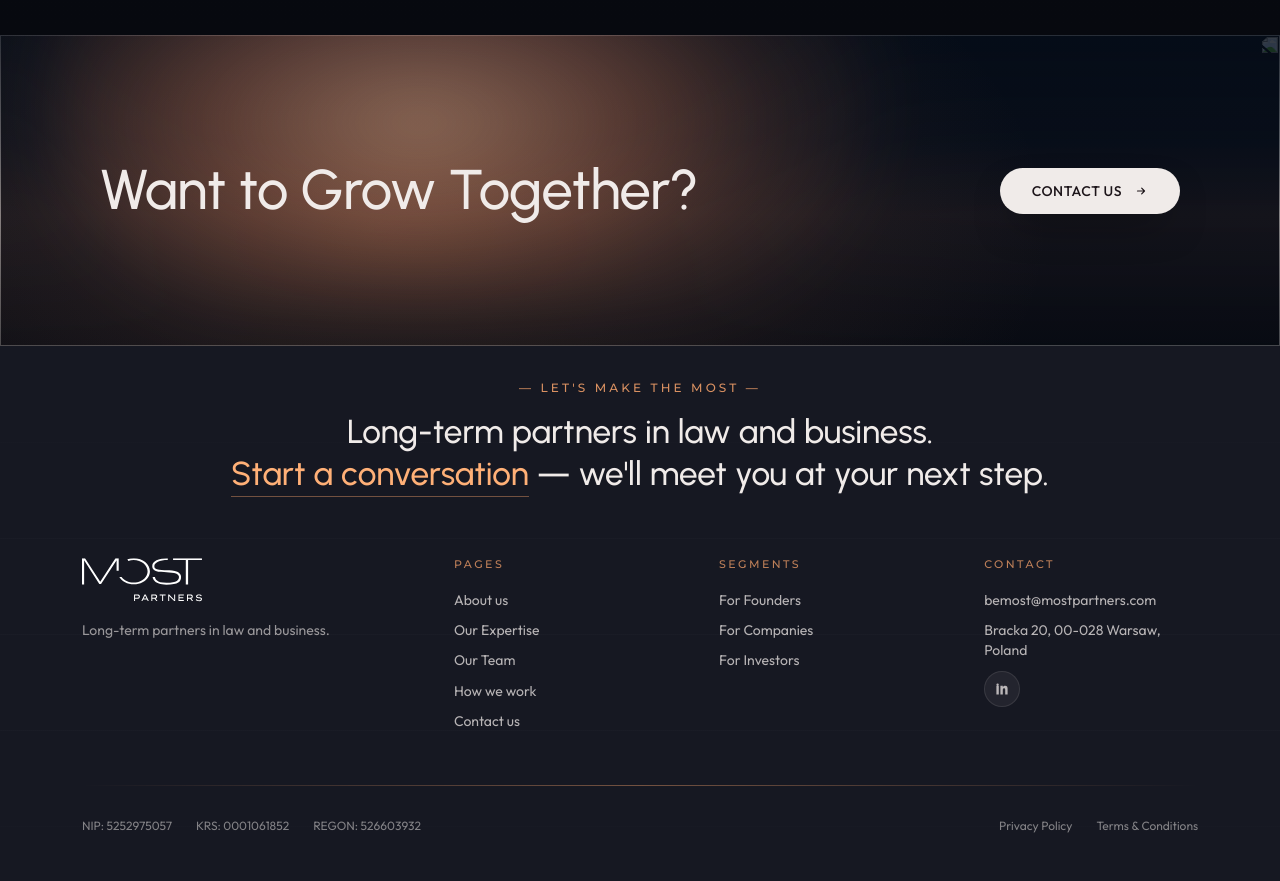
==== commit 824bf4e2: "Sync the menu, terrain, home ridge and photography from most Nav carries Our Expertise on all eight " ====
--- a/index.html
+++ b/index.html
@@ -344,6 +344,13 @@
 
         <div class="exwork-terrain io-reveal">
           <svg class="exwork-terrain__svg" viewBox="0 0 2000 1100" preserveAspectRatio="xMidYMid meet" aria-hidden="true">
+            <defs>
+              <linearGradient id="terrain-rock" x1="0" y1="0" x2="0" y2="1">
+                <stop offset="0" stop-color="var(--navy)" />
+                <stop offset="0.86" stop-color="var(--navy)" />
+                <stop offset="1" stop-color="#0a0d18" />
+              </linearGradient>
+            </defs>
             <path class="exwork-terrain__fill" d="M 0.0 586.1 L 6.0 583.9 L 12.0 582.7 L 18.0 582.7 L 24.0 582.7 L 30.0 577.6 L 36.0 577.6 L 42.0 577.6 L 48.0 578.4 L 54.0 574.6 L 60.0 572.1 L 66.0 570.8 L 72.0 567.0 L 78.0 564.9 L 84.0 564.9 L 90.0 562.4 L 96.0 559.5 L 102.0 556.0 L 108.0 554.9 L 114.0 554.9 L 120.0 556.9 L 126.0 558.1 L 132.0 558.1 L 138.0 556.9 L 144.0 556.9 L 150.0 554.9 L 156.0 554.9 L 162.0 550.8 L 168.0 549.3 L 174.0 549.3 L 180.0 553.4 L 186.0 553.4 L 192.0 559.5 L 198.0 559.5 L 204.0 561.5 L 210.0 560.5 L 216.0 560.5 L 222.0 564.5 L 228.0 567.6 L 234.0 567.6 L 240.0 566.1 L 246.0 566.1 L 252.0 561.5 L 258.0 561.5 L 264.0 563.5 L 270.0 563.5 L 276.0 563.5 L 282.0 563.5 L 288.0 566.1 L 294.0 568.6 L 300.0 568.6 L 306.0 572.2 L 312.0 572.2 L 318.0 575.7 L 324.0 575.7 L 330.0 575.7 L 336.0 580.8 L 342.0 580.8 L 348.0 583.8 L 354.0 583.8 L 360.0 585.9 L 366.0 585.9 L 372.0 588.4 L 378.0 586.9 L 384.0 586.9 L 390.0 585.9 L 396.0 585.9 L 402.0 588.4 L 408.0 588.4 L 414.0 588.4 L 420.0 588.4 L 426.0 591.5 L 432.0 591.5 L 438.0 594.5 L 444.0 594.5 L 450.0 602.6 L 456.0 602.6 L 462.0 605.2 L 468.0 614.3 L 474.0 614.3 L 492.0 621.4 L 498.0 621.4 L 504.0 622.9 L 510.0 622.9 L 516.0 626.5 L 522.0 632.1 L 528.0 632.6 L 534.0 638.7 L 540.0 644.3 L 546.0 644.3 L 552.0 647.3 L 558.0 652.4 L 564.0 660.0 L 570.0 660.0 L 576.0 660.0 L 582.0 658.0 L 588.0 657.5 L 594.0 656.4 L 600.0 656.4 L 606.0 648.3 L 612.0 648.3 L 618.0 647.3 L 624.0 643.8 L 630.0 638.7 L 636.0 631.1 L 642.0 623.9 L 648.0 620.4 L 654.0 616.8 L 660.0 616.8 L 666.0 615.3 L 672.0 614.3 L 678.0 612.8 L 684.0 612.8 L 690.0 614.3 L 696.0 617.9 L 702.0 620.4 L 708.0 623.4 L 714.0 620.9 L 720.0 618.4 L 726.0 618.4 L 732.0 620.4 L 738.0 614.3 L 744.0 609.7 L 750.0 605.7 L 756.0 605.7 L 762.0 603.6 L 768.0 603.6 L 774.0 604.1 L 780.0 604.1 L 786.0 601.6 L 792.0 601.6 L 798.0 600.6 L 804.0 599.1 L 810.0 599.1 L 816.0 596.5 L 822.0 595.0 L 828.0 590.9 L 834.0 585.9 L 840.0 585.9 L 846.0 579.8 L 852.0 577.2 L 858.0 573.2 L 864.0 571.1 L 870.0 571.1 L 876.0 570.1 L 882.0 561.5 L 888.0 561.5 L 894.0 562.0 L 900.0 564.0 L 906.0 567.6 L 912.0 567.6 L 918.0 568.1 L 936.0 575.7 L 942.0 575.7 L 948.0 577.2 L 954.0 580.3 L 966.0 584.9 L 972.0 584.9 L 978.0 586.4 L 984.0 583.3 L 990.0 583.3 L 996.0 577.2 L 1002.0 574.7 L 1008.0 573.2 L 1014.0 573.2 L 1020.0 576.2 L 1026.0 577.2 L 1032.0 576.2 L 1038.0 574.7 L 1044.0 573.2 L 1050.0 573.2 L 1056.0 573.7 L 1062.0 571.6 L 1068.0 568.6 L 1074.0 564.5 L 1080.0 564.5 L 1086.0 561.0 L 1092.0 555.4 L 1098.0 552.9 L 1104.0 551.3 L 1110.0 535.1 L 1116.0 528.0 L 1122.0 528.0 L 1128.0 523.4 L 1134.0 521.9 L 1140.0 521.9 L 1146.0 519.9 L 1152.0 519.9 L 1158.0 509.7 L 1164.0 505.6 L 1170.0 505.6 L 1176.0 501.6 L 1182.0 497.5 L 1188.0 492.9 L 1194.0 487.4 L 1200.0 481.3 L 1206.0 473.1 L 1212.0 468.6 L 1218.0 461.0 L 1224.0 455.4 L 1230.0 449.3 L 1236.0 445.7 L 1242.0 443.7 L 1248.0 441.2 L 1254.0 441.2 L 1260.0 438.1 L 1266.0 428.5 L 1272.0 423.9 L 1278.0 423.9 L 1284.0 419.8 L 1290.0 412.2 L 1296.0 412.2 L 1302.0 409.7 L 1308.0 404.6 L 1314.0 404.6 L 1320.0 400.0 L 1326.0 397.0 L 1332.0 391.9 L 1338.0 391.9 L 1344.0 390.9 L 1350.0 389.4 L 1356.0 387.8 L 1362.0 387.8 L 1368.0 380.2 L 1374.0 376.2 L 1380.0 373.6 L 1386.0 373.6 L 1392.0 365.5 L 1398.0 365.5 L 1404.0 357.4 L 1410.0 351.3 L 1416.0 339.1 L 1422.0 339.1 L 1428.0 333.5 L 1434.0 333.5 L 1440.0 329.4 L 1446.0 329.4 L 1452.0 322.8 L 1458.0 320.8 L 1464.0 317.3 L 1470.0 317.3 L 1476.0 316.7 L 1482.0 316.7 L 1488.0 317.3 L 1494.0 320.3 L 1500.0 320.8 L 1506.0 320.8 L 1512.0 316.7 L 1518.0 316.7 L 1524.0 318.3 L 1530.0 315.7 L 1536.0 315.7 L 1542.0 315.7 L 1548.0 315.7 L 1554.0 316.7 L 1560.0 316.7 L 1566.0 310.7 L 1572.0 310.7 L 1578.0 310.7 L 1584.0 318.8 L 1590.0 322.3 L 1596.0 322.8 L 1602.0 328.4 L 1608.0 328.4 L 1614.0 327.4 L 1620.0 325.4 L 1626.0 325.4 L 1632.0 328.4 L 1638.0 328.4 L 1644.0 333.0 L 1650.0 337.1 L 1656.0 343.7 L 1662.0 343.7 L 1668.0 343.7 L 1674.0 337.7 L 1680.0 329.7 L 1686.0 327.4 L 1692.0 322.4 L 1698.0 319.7 L 1704.0 319.7 L 1710.0 319.7 L 1716.0 319.7 L 1722.0 319.7 L 1728.0 312.4 L 1734.0 306.9 L 1740.0 306.9 L 1746.0 303.7 L 1752.0 303.7 L 1758.0 303.7 L 1764.0 300.4 L 1770.0 300.4 L 1776.0 293.0 L 1782.0 291.3 L 1788.0 288.6 L 1794.0 281.4 L 1800.0 280.2 L 1806.0 278.0 L 1812.0 278.0 L 1818.0 278.0 L 1824.0 276.9 L 1830.0 269.1 L 1836.0 266.4 L 1842.0 264.2 L 1848.0 264.2 L 1854.0 264.2 L 1860.0 264.2 L 1866.0 264.2 L 1872.0 259.7 L 1878.0 259.7 L 1890.0 259.7 L 1896.0 254.2 L 1902.0 254.2 L 1914.0 250.0 L 1920.0 250.0 L 1926.0 251.4 L 1932.0 254.2 L 1938.0 254.2 L 1944.0 254.2 L 1950.0 254.2 L 1956.0 254.2 L 1962.0 264.2 L 1968.0 264.2 L 1974.0 264.2 L 1980.0 273.0 L 1986.0 273.0 L 1992.0 273.0 L 1998.0 277.1 L 2004.0 277.1 L 2000 1100 L 0 1100 Z" />
             <path class="exwork-terrain__line" d="M 0.0 586.1 L 6.0 583.9 L 12.0 582.7 L 18.0 582.7 L 24.0 582.7 L 30.0 577.6 L 36.0 577.6 L 42.0 577.6 L 48.0 578.4 L 54.0 574.6 L 60.0 572.1 L 66.0 570.8 L 72.0 567.0 L 78.0 564.9 L 84.0 564.9 L 90.0 562.4 L 96.0 559.5 L 102.0 556.0 L 108.0 554.9 L 114.0 554.9 L 120.0 556.9 L 126.0 558.1 L 132.0 558.1 L 138.0 556.9 L 144.0 556.9 L 150.0 554.9 L 156.0 554.9 L 162.0 550.8 L 168.0 549.3 L 174.0 549.3 L 180.0 553.4 L 186.0 553.4 L 192.0 559.5 L 198.0 559.5 L 204.0 561.5 L 210.0 560.5 L 216.0 560.5 L 222.0 564.5 L 228.0 567.6 L 234.0 567.6 L 240.0 566.1 L 246.0 566.1 L 252.0 561.5 L 258.0 561.5 L 264.0 563.5 L 270.0 563.5 L 276.0 563.5 L 282.0 563.5 L 288.0 566.1 L 294.0 568.6 L 300.0 568.6 L 306.0 572.2 L 312.0 572.2 L 318.0 575.7 L 324.0 575.7 L 330.0 575.7 L 336.0 580.8 L 342.0 580.8 L 348.0 583.8 L 354.0 583.8 L 360.0 585.9 L 366.0 585.9 L 372.0 588.4 L 378.0 586.9 L 384.0 586.9 L 390.0 585.9 L 396.0 585.9 L 402.0 588.4 L 408.0 588.4 L 414.0 588.4 L 420.0 588.4 L 426.0 591.5 L 432.0 591.5 L 438.0 594.5 L 444.0 594.5 L 450.0 602.6 L 456.0 602.6 L 462.0 605.2 L 468.0 614.3 L 474.0 614.3 L 492.0 621.4 L 498.0 621.4 L 504.0 622.9 L 510.0 622.9 L 516.0 626.5 L 522.0 632.1 L 528.0 632.6 L 534.0 638.7 L 540.0 644.3 L 546.0 644.3 L 552.0 647.3 L 558.0 652.4 L 564.0 660.0 L 570.0 660.0 L 576.0 660.0 L 582.0 658.0 L 588.0 657.5 L 594.0 656.4 L 600.0 656.4 L 606.0 648.3 L 612.0 648.3 L 618.0 647.3 L 624.0 643.8 L 630.0 638.7 L 636.0 631.1 L 642.0 623.9 L 648.0 620.4 L 654.0 616.8 L 660.0 616.8 L 666.0 615.3 L 672.0 614.3 L 678.0 612.8 L 684.0 612.8 L 690.0 614.3 L 696.0 617.9 L 702.0 620.4 L 708.0 623.4 L 714.0 620.9 L 720.0 618.4 L 726.0 618.4 L 732.0 620.4 L 738.0 614.3 L 744.0 609.7 L 750.0 605.7 L 756.0 605.7 L 762.0 603.6 L 768.0 603.6 L 774.0 604.1 L 780.0 604.1 L 786.0 601.6 L 792.0 601.6 L 798.0 600.6 L 804.0 599.1 L 810.0 599.1 L 816.0 596.5 L 822.0 595.0 L 828.0 590.9 L 834.0 585.9 L 840.0 585.9 L 846.0 579.8 L 852.0 577.2 L 858.0 573.2 L 864.0 571.1 L 870.0 571.1 L 876.0 570.1 L 882.0 561.5 L 888.0 561.5 L 894.0 562.0 L 900.0 564.0 L 906.0 567.6 L 912.0 567.6 L 918.0 568.1 L 936.0 575.7 L 942.0 575.7 L 948.0 577.2 L 954.0 580.3 L 966.0 584.9 L 972.0 584.9 L 978.0 586.4 L 984.0 583.3 L 990.0 583.3 L 996.0 577.2 L 1002.0 574.7 L 1008.0 573.2 L 1014.0 573.2 L 1020.0 576.2 L 1026.0 577.2 L 1032.0 576.2 L 1038.0 574.7 L 1044.0 573.2 L 1050.0 573.2 L 1056.0 573.7 L 1062.0 571.6 L 1068.0 568.6 L 1074.0 564.5 L 1080.0 564.5 L 1086.0 561.0 L 1092.0 555.4 L 1098.0 552.9 L 1104.0 551.3 L 1110.0 535.1 L 1116.0 528.0 L 1122.0 528.0 L 1128.0 523.4 L 1134.0 521.9 L 1140.0 521.9 L 1146.0 519.9 L 1152.0 519.9 L 1158.0 509.7 L 1164.0 505.6 L 1170.0 505.6 L 1176.0 501.6 L 1182.0 497.5 L 1188.0 492.9 L 1194.0 487.4 L 1200.0 481.3 L 1206.0 473.1 L 1212.0 468.6 L 1218.0 461.0 L 1224.0 455.4 L 1230.0 449.3 L 1236.0 445.7 L 1242.0 443.7 L 1248.0 441.2 L 1254.0 441.2 L 1260.0 438.1 L 1266.0 428.5 L 1272.0 423.9 L 1278.0 423.9 L 1284.0 419.8 L 1290.0 412.2 L 1296.0 412.2 L 1302.0 409.7 L 1308.0 404.6 L 1314.0 404.6 L 1320.0 400.0 L 1326.0 397.0 L 1332.0 391.9 L 1338.0 391.9 L 1344.0 390.9 L 1350.0 389.4 L 1356.0 387.8 L 1362.0 387.8 L 1368.0 380.2 L 1374.0 376.2 L 1380.0 373.6 L 1386.0 373.6 L 1392.0 365.5 L 1398.0 365.5 L 1404.0 357.4 L 1410.0 351.3 L 1416.0 339.1 L 1422.0 339.1 L 1428.0 333.5 L 1434.0 333.5 L 1440.0 329.4 L 1446.0 329.4 L 1452.0 322.8 L 1458.0 320.8 L 1464.0 317.3 L 1470.0 317.3 L 1476.0 316.7 L 1482.0 316.7 L 1488.0 317.3 L 1494.0 320.3 L 1500.0 320.8 L 1506.0 320.8 L 1512.0 316.7 L 1518.0 316.7 L 1524.0 318.3 L 1530.0 315.7 L 1536.0 315.7 L 1542.0 315.7 L 1548.0 315.7 L 1554.0 316.7 L 1560.0 316.7 L 1566.0 310.7 L 1572.0 310.7 L 1578.0 310.7 L 1584.0 318.8 L 1590.0 322.3 L 1596.0 322.8 L 1602.0 328.4 L 1608.0 328.4 L 1614.0 327.4 L 1620.0 325.4 L 1626.0 325.4 L 1632.0 328.4 L 1638.0 328.4 L 1644.0 333.0 L 1650.0 337.1 L 1656.0 343.7 L 1662.0 343.7 L 1668.0 343.7 L 1674.0 337.7 L 1680.0 329.7 L 1686.0 327.4 L 1692.0 322.4 L 1698.0 319.7 L 1704.0 319.7 L 1710.0 319.7 L 1716.0 319.7 L 1722.0 319.7 L 1728.0 312.4 L 1734.0 306.9 L 1740.0 306.9 L 1746.0 303.7 L 1752.0 303.7 L 1758.0 303.7 L 1764.0 300.4 L 1770.0 300.4 L 1776.0 293.0 L 1782.0 291.3 L 1788.0 288.6 L 1794.0 281.4 L 1800.0 280.2 L 1806.0 278.0 L 1812.0 278.0 L 1818.0 278.0 L 1824.0 276.9 L 1830.0 269.1 L 1836.0 266.4 L 1842.0 264.2 L 1848.0 264.2 L 1854.0 264.2 L 1860.0 264.2 L 1866.0 264.2 L 1872.0 259.7 L 1878.0 259.7 L 1890.0 259.7 L 1896.0 254.2 L 1902.0 254.2 L 1914.0 250.0 L 1920.0 250.0 L 1926.0 251.4 L 1932.0 254.2 L 1938.0 254.2 L 1944.0 254.2 L 1950.0 254.2 L 1956.0 254.2 L 1962.0 264.2 L 1968.0 264.2 L 1974.0 264.2 L 1980.0 273.0 L 1986.0 273.0 L 1992.0 273.0 L 1998.0 277.1 L 2004.0 277.1" />
       <line class="exwork-terrain__leader" x1="300" y1="581.6" x2="300" y2="656.9" />
--- a/styles.css
+++ b/styles.css
@@ -1,4 +1,4 @@
-﻿:root {
+:root {
   --navy: #161822;
   --navy-deep: #080b13;
   --light: #f0ebe9;
@@ -11,6 +11,8 @@
   --orange: #ff612c;
   --orange-soft: #ffb077;
   --container-x: clamp(24px, 6.4vw, 96px);
+  /* how far the home hero's ridge sits below where it used to */
+  --hero-ridge-drop: clamp(28px, 5vh, 48px);
   --nav-height: 84px;
   --ease-out: cubic-bezier(0.16, 1, 0.3, 1);
 }
@@ -324,6 +326,10 @@
   position: relative;
   display: grid;
   align-items: start;
+  /* the scene layers deliberately bleed past the hero's sides; clip on x so
+     that never becomes a horizontal scrollbar, and leave y visible because
+     the ridge is meant to hang into the band below */
+  overflow-x: clip;
   min-height: 100svh;
   padding: calc(var(--nav-height) + clamp(64px, 10vh, 120px)) var(--container-x) clamp(140px, 22vh, 260px);
 }
@@ -482,7 +488,11 @@
   position: absolute;
   left: -2%;
   right: -2%;
-  bottom: -11%;
+  /* The ridge sat high enough to crowd the third line of the headline. It
+     drops by --hero-ridge-drop - and .ridge-edge below it drops by the same
+     amount, because that band tucks under this silhouette and its own top
+     edge shows the moment the silhouette stops covering it. */
+  bottom: calc(-11% - var(--hero-ridge-drop));
   z-index: 6;
   isolation: isolate;
   pointer-events: none;
@@ -663,7 +673,7 @@
 .ridge-edge {
   position: relative;
   z-index: 6;
-  margin-top: calc(clamp(-260px, -20vh, -120px) - 2px);
+  margin-top: calc(clamp(-260px, -20vh, -120px) + var(--hero-ridge-drop) - 2px);
   margin-bottom: -1px;
   pointer-events: none;
   line-height: 0;
@@ -792,11 +802,13 @@
   stroke-linejoin: round;
 }
 
+/* The stats ride the ridge - the trail's checkpoint dots land just above
+   them - so they drop with it, keeping that clearance untouched. */
 .hero-stats {
   position: absolute;
   left: var(--container-x);
   right: var(--container-x);
-  bottom: 50px;
+  bottom: calc(50px - var(--hero-ridge-drop));
   z-index: 8;
   display: grid;
   grid-template-columns: repeat(4, 1fr);
@@ -6693,43 +6705,6 @@
   transform: translateY(-2px);
 }
 
-/* Intro as a filled accent panel (per the Figma direction), tinted with
-   each audience's accent colour. */
-.aud-hero__intro {
-  position: relative;
-  z-index: 3;
-  margin: clamp(48px, 7vh, 88px) 0 0;
-  max-width: 820px;
-  padding: clamp(24px, 3.2vh, 36px) clamp(26px, 2.6vw, 42px);
-  background: linear-gradient(135deg, #cf7f54 0%, #b25e37 100%);
-  border-radius: 18px;
-  box-shadow: 0 26px 60px -30px rgba(0, 0, 0, 0.6);
-}
-
-.page--companies .aud-hero__intro {
-  background: linear-gradient(135deg, #8d7a86 0%, #6d5966 100%);
-}
-
-.page--investors .aud-hero__intro {
-  background: linear-gradient(135deg, #55719f 0%, #3f5985 100%);
-}
-
-.aud-hero__intro-dot {
-  display: none;
-}
-
-.aud-hero__intro p {
-  margin: 0;
-  color: rgba(255, 246, 240, 0.88);
-  font: 400 clamp(15px, 1.05vw, 16.5px) / 1.65 "Outfit", system-ui, sans-serif;
-}
-
-.aud-hero__intro p.aud-hero__intro-lead {
-  margin: 0 0 10px;
-  color: #fff8f2;
-  font: 500 clamp(16.5px, 1.2vw, 19px) / 1.5 "Urbanist", system-ui, sans-serif;
-}
-
 /* AUD HELP â€” white grid */
 .aud-help {
   padding: clamp(96px, 13vh, 144px) var(--container-x);
@@ -8975,35 +8950,6 @@
   border-color: rgba(36, 21, 17, 0.45);
 }
 
-.page--audience .aud-hero__intro {
-  background: linear-gradient(135deg, #f3b78e 0%, #e79d72 100%);
-  box-shadow: 0 26px 60px -34px rgba(150, 74, 34, 0.5);
-}
-
-.page--audience .aud-hero__intro p {
-  color: rgba(62, 30, 14, 0.85);
-}
-
-.page--audience .aud-hero__intro p.aud-hero__intro-lead {
-  color: #3a1c0c;
-}
-
-/* The intro panel floats over the hero's lower-right corner - the open
-   zone of the scene - above the drawn trail line (the trail svg is a
-   sibling of the hero at z-index 18). */
-.page--audience .aud-intro-float {
-  position: relative;
-  z-index: 20;
-  display: flex;
-  justify-content: flex-end;
-  margin: clamp(-300px, -26vh, -160px) var(--container-x) 0;
-}
-
-.page--audience .aud-intro-float .aud-hero__intro {
-  margin-top: 0;
-  max-width: 760px;
-}
-
 /* --- Companies palette: washed grey-brown taupe (same construction, new hues) --- */
 .page--companies .hero {
   background: #b1a49c;
@@ -9070,19 +9016,6 @@
   border-color: rgba(32, 26, 21, 0.45);
 }
 
-.page--companies .aud-hero__intro {
-  background: linear-gradient(135deg, #c2b2a7 0%, #a8988b 100%);
-  box-shadow: 0 26px 60px -34px rgba(108, 88, 72, 0.5);
-}
-
-.page--companies .aud-hero__intro p {
-  color: rgba(48, 38, 30, 0.88);
-}
-
-.page--companies .aud-hero__intro p.aud-hero__intro-lead {
-  color: #2a2018;
-}
-
 /* --- Investors palette: washed slate blue (same construction, new hues) --- */
 .page--investors .hero {
   background: #a3adbd;
@@ -9147,19 +9080,6 @@
 .page--investors .top-nav .nav-cta {
   color: #1a222f;
   border-color: rgba(26, 34, 47, 0.45);
-}
-
-.page--investors .aud-hero__intro {
-  background: linear-gradient(135deg, #b2bcca 0%, #93a1b3 100%);
-  box-shadow: 0 26px 60px -34px rgba(78, 94, 118, 0.5);
-}
-
-.page--investors .aud-hero__intro p {
-  color: rgba(24, 34, 50, 0.88);
-}
-
-.page--investors .aud-hero__intro p.aud-hero__intro-lead {
-  color: #16202f;
 }
 
 /* The homepage sun glow is orange; under plus-lighter that reads as a
@@ -9186,16 +9106,11 @@
   );
 }
 
-/* arch-1 is a darker photo than the other bleed shots - lift it so the
-   architecture still reads under the mauve duotone. */
+/* the companies bleed is a bright lattice - hold it back so the pattern
+   still reads under the duotone instead of blowing out */
 .page--companies .aud-bleed img {
-  filter: saturate(0.66) brightness(1.08) contrast(1.05);
-}
-/* Figma copy audit: the companies/investors "how we work" rows carry five
-   tiles {
-  grid-template-columns: repeat(5, minmax(0, 1fr));
-}
-
+  filter: saturate(0.6) brightness(0.68) contrast(1.12);
+}
 .aud-grow__sub {
   margin: 14px auto 26px;
   max-width: 520px;
@@ -9629,8 +9544,50 @@
   --aud-accent-rgb: 194, 161, 115;
 }
 
+/* The ridge used to scale with the viewport width while the hero's height
+   was capped, so it sat as a thin strip on a narrow window and climbed over
+   the copy on a wide one. It is a horizon band now: full width, its height a
+   fraction of the hero, stretched to fit (the artwork carries
+   preserveAspectRatio="none" for exactly this). The sky keeps the top of the
+   hero at every size and the copy never meets the ridge. */
 .page--expertise .hero {
+  --exp-band: clamp(300px, 42%, 470px);
+  /* slack so the parallax cannot lift the band off the hero's bottom edge */
+  --exp-slack: 90px;
+  /* the 920px cap existed to fight the void the old ridge left; the band
+     closes it, so the hero can fill a tall window again */
+  min-height: clamp(680px, 92svh, 1100px);
+  overflow: hidden;
   background: #c7b6a2;
+}
+
+.page--expertise .hero-ridges {
+  left: 0;
+  right: 0;
+  top: auto;
+  bottom: calc(-1 * var(--exp-slack));
+  height: calc(var(--exp-band) + var(--exp-slack));
+}
+
+.page--expertise .hero-ridges__img {
+  width: 100%;
+  height: 100%;
+  margin-left: 0;
+}
+
+/* Figma sets this copy on a wider column than the shared 820px hero; holding
+   that keeps the headline off five lines on a wide window, which is what was
+   walking the CTA into the ridge. */
+.page--expertise .hero-content {
+  width: min(1000px, 76vw);
+}
+
+.page--expertise .hero-title {
+  max-width: min(940px, 66vw);
+}
+
+.page--expertise .hero-tagline {
+  max-width: min(700px, 47vw);
 }
 
 .page--expertise .hero-media {
@@ -9716,16 +9673,13 @@
   background: #f0ebe9;
 }
 
-/* Expertise has no floating intro panel below the ridge - shorten the hero
-   and pull the areas section up over the empty cream so the void closes */
-.page--expertise .hero {
-  min-height: clamp(680px, 92svh, 920px);
-}
-
+/* The areas section used to be yanked up to 300px over the hero to close the
+   void the old ridge left; at z-index 20 that was painting over the CTA on a
+   tall window. The band closes the void on its own, and .ex-areas is the same
+   #f0ebe9 as the ridge, so the seam is invisible without the pull. */
 .page--expertise .ex-areas {
   position: relative;
   z-index: 20;
-  margin-top: clamp(-300px, -24vh, -140px);
 }
 
 /* nothing anchors the dotted trail leaders here - drop them */
@@ -9737,30 +9691,35 @@
 .ex-icon {
   display: block;
   width: auto;
-  height: clamp(118px, 15vw, 210px);
+  height: clamp(88px, 10vw, 148px);
   overflow: visible;
 }
 
 /* The Figma icons are single continuous strokes - let each one draw
-   itself as its card scrolls into view. */
-.ex-icon path {
+   itself as its card scrolls into view. .js-draw opts anything else into
+   the same queue; the investor/company hero route uses it. */
+.ex-icon path,
+.js-draw path {
   stroke-dasharray: var(--len, 1200);
   stroke-dashoffset: var(--len, 1200);
 }
 
 /* an icon the reader already scrolled past is just shown, not animated */
-.ex-icon.is-drawn path {
+.ex-icon.is-drawn path,
+.js-draw.is-drawn path {
   stroke-dashoffset: 0;
 }
 
 /* the queue in script.js adds .is-drawing so only one icon draws at a time */
-.ex-icon.is-drawing path {
+.ex-icon.is-drawing path,
+.js-draw.is-drawing path {
   stroke-dashoffset: 0;
   transition: stroke-dashoffset 2600ms cubic-bezier(0.32, 0.72, 0.3, 1);
 }
 
 @media (prefers-reduced-motion: reduce) {
-  .ex-icon path {
+  .ex-icon path,
+  .js-draw path {
     stroke-dasharray: none;
     stroke-dashoffset: 0;
   }
@@ -9803,7 +9762,7 @@
   grid-template-columns: 1fr 1fr;
   align-items: center;
   gap: clamp(36px, 6vw, 96px);
-  min-height: clamp(250px, 33vh, 340px);
+  min-height: clamp(200px, 26vh, 280px);
 }
 
 /* the step itself only carries the .is-in hook - its children animate */
@@ -9949,43 +9908,18 @@
   }
 }
 
-/* Light rail - the audience pages run the same journey on a cream stage */
-.ex-rail--light .ex-rail__spine {
-  background: linear-gradient(
-    180deg,
-    transparent,
-    rgba(28, 20, 25, 0.16) 7%,
-    rgba(28, 20, 25, 0.16) 93%,
-    transparent
-  );
-}
-
-.ex-rail--light .ex-rail__num {
-  color: rgba(186, 84, 44, 0.85);
-}
-
-.ex-rail--light .ex-rail__name {
-  color: #1c1419;
-}
-
-.ex-rail--light .ex-rail__copy {
-  color: rgba(28, 20, 25, 0.72);
-}
-
 /* the work rail replaces a boxed grid - give the section room to breathe */
 .page--audience .aud-work__head {
   margin-bottom: clamp(28px, 4vh, 48px);
 }
 
-/* audience rows carry one-line copy, so they need less height than home */
-.ex-rail--light .ex-rail__step {
-  min-height: clamp(210px, 27vh, 280px);
-}
-
 /* The ridge is the horizon: cream sky above it, dark rock below, so the
-   labels under the line flip to light type. */
+   labels under the line flip to light type. The rock is brand navy at the
+   ridge line - where the eye actually reads it - and deepens to the colour
+   of whatever section follows, so the seam at the bottom stays invisible
+   without repainting those sections. */
 .exwork-terrain__fill {
-  fill: #0b0e18;
+  fill: url(#terrain-rock);
 }
 
 .exwork-terrain__labels li.is-below h3 {
@@ -10044,3 +9978,468 @@
   --trail-glow: rgba(255, 168, 110, 0.46);
   --trail-leader: rgba(255, 168, 110, 0.42);
 }
+
+/* ============ AUDIENCE SCENES ============
+   The three audience heroes are built the same way: a full-bleed scene whose
+   artwork cuts a horizon across the hero, and an intro block that rides up
+   onto the ground below that cut instead of sitting in a floating panel.
+   Founders gets the Figma ridge; Companies and Investors get the Figma torn
+   horizon over an architecture pattern. What they share lives here.
+
+   --scene-cross is the whole trick: it says where the artwork's left-hand
+   crossing point lands, measured from the top of the hero. Each page derives
+   its own value from the constants baked into its Figma path, and the intro
+   below reads the same variable - that is what keeps the copy sitting just
+   under the horizon at every window size instead of after a slab of dead
+   colour. It is declared on the page, not the hero, so both can see it. */
+
+/* One hairline down the left gutter, carried across the hero/intro seam by
+   two segments that meet at the section boundary. */
+.scene-spine {
+  position: absolute;
+  left: calc(var(--container-x) - var(--scene-gutter, clamp(14px, 2.6vw, 42px)));
+  z-index: 9;
+  width: 2px;
+  border-radius: 2px;
+  pointer-events: none;
+}
+
+.scene-spine::before {
+  content: "";
+  position: absolute;
+  left: 50%;
+  width: 15px;
+  height: 15px;
+  border-radius: 50%;
+  transform: translate(-50%, -50%);
+}
+
+.scene-spine--hero {
+  /* the eyebrow's first line, which is where the Figma dot sits */
+  top: calc(var(--nav-height) + clamp(64px, 10vh, 120px) + 7px);
+  bottom: 0;
+  background: linear-gradient(180deg, var(--spine-line), var(--spine-line-fade, var(--spine-line)));
+}
+
+.scene-spine--hero::before {
+  top: 0;
+  background: var(--spine-dot);
+  box-shadow: var(--spine-dot-ring, none);
+}
+
+.scene-spine--intro {
+  top: 0;
+  bottom: clamp(36px, 6vh, 80px);
+  background: linear-gradient(180deg, var(--spine-line-2, rgba(244, 236, 231, 0.24)), transparent);
+}
+
+.scene-spine--intro::before {
+  top: clamp(13px, 1.2vw, 18px);
+  background: var(--spine-dot-2, rgba(244, 236, 231, 0.88));
+  box-shadow: 0 0 0 5px rgba(244, 236, 231, 0.1);
+}
+
+/* Whatever is left between the bottom of the artwork and the bottom of the
+   hero. On desktop the art overshoots and this collapses to nothing; on a
+   short, narrow window it is what keeps the ground solid. */
+.scene-ground {
+  position: absolute;
+  left: 0;
+  right: 0;
+  bottom: 0;
+  z-index: -2;
+  background: var(--scene-ground);
+}
+
+/* The intro copy sits on the ground the artwork cuts - no panel, no card.
+   The hero is 100svh and the artwork crosses at --scene-cross, so this pulls
+   the block up onto that ground and drops the lead exactly --scene-gap below
+   the crossing. */
+.scene-intro {
+  --scene-gap: clamp(70px, 8.5vh, 116px);
+  position: relative;
+  margin-top: calc(var(--scene-cross) - 100svh + var(--scene-gap));
+  padding: 0 var(--container-x) clamp(90px, 14vh, 168px);
+  color: var(--scene-cream);
+  background: var(--scene-ground);
+}
+
+.scene-intro__lead {
+  max-width: 42ch;
+  margin: 0;
+  color: var(--scene-cream);
+  font: 500 clamp(19px, 1.75vw, 28px) / 1.32 "Urbanist", system-ui, sans-serif;
+  letter-spacing: -0.005em;
+  text-wrap: balance;
+}
+
+.scene-intro__body {
+  max-width: 62ch;
+  margin: clamp(18px, 2.4vh, 30px) 0 0;
+  color: rgba(244, 236, 231, 0.66);
+  font: 400 clamp(14px, 1.05vw, 17px) / 1.62 "Outfit", system-ui, sans-serif;
+}
+
+/* ============ FOUNDERS SCENE (Figma 2795:1228) ============
+   A flat terracotta sky, the ridge silhouette lifted straight out of the
+   Figma frame, and the single founder walking it. The whole scene runs off
+   five tokens, so repainting it is a token swap, not a rewrite. */
+.page--founders {
+  --fnd-sky-high: #dc8a67;
+  --fnd-sky: #d17e5f;
+  --fnd-sky-low: #c46f51;
+  --fnd-land: #161822;
+  --fnd-ink: #14161f;
+  --scene-cream: #f4ece7;
+  --scene-ground: var(--fnd-land);
+  --spine-line: rgba(244, 236, 231, 0.6);
+  --spine-line-fade: rgba(244, 236, 231, 0.22);
+  --spine-dot: var(--scene-cream);
+  --spine-dot-ring: 0 0 0 5px rgba(244, 236, 231, 0.15);
+  /* 67svh is the Figma ratio; the px+vw floor keeps the small left peak clear
+     of the CTA on short, wide windows, where the art scales by width but the
+     copy still has to fit the height; the cap stops the crossing falling out
+     of the hero entirely on a landscape phone. */
+  --scene-cross: min(calc(100svh - 36px), max(67svh, 560px + 7.74vw));
+}
+
+.page--founders .fnd-scene {
+  position: relative;
+}
+
+/* The ridge is 0.59595 as tall as it is wide, and its crossing sits 0.36532
+   of that width below its own top. Pin those two and the copy is never
+   swallowed, however wide or short the window gets. */
+.page--founders .hero {
+  --fnd-art-w: 100vw;
+  --fnd-art-x: 0px;
+  isolation: isolate;
+  overflow: hidden;
+  background: var(--fnd-land);
+}
+
+.page--founders .fnd-sky {
+  position: absolute;
+  inset: 0;
+  z-index: -3;
+  background:
+    radial-gradient(118% 76% at 76% 4%, rgba(255, 197, 160, 0.38), transparent 60%),
+    linear-gradient(179deg, var(--fnd-sky-high) 0%, var(--fnd-sky) 46%, var(--fnd-sky-low) 100%);
+}
+
+/* The viewBox is cropped to the span where the artwork's base is unbroken
+   (-52 .. 1626 in Figma coordinates) - any wider and the bottom corners
+   open up on the sky. */
+.page--founders .fnd-ridge {
+  position: absolute;
+  left: var(--fnd-art-x);
+  top: calc(var(--scene-cross) - 0.36532 * var(--fnd-art-w));
+  z-index: -2;
+  width: var(--fnd-art-w);
+  height: auto;
+  aspect-ratio: 1678 / 1000;
+  color: var(--fnd-land);
+  pointer-events: none;
+}
+
+.page--founders .fnd-ridge__land,
+.page--founders .fnd-ridge__walker {
+  fill: currentColor;
+}
+
+.page--founders .scene-ground {
+  top: calc(var(--scene-cross) + 0.23063 * var(--fnd-art-w) - 1px);
+}
+
+/* Hero type: near-black on terracotta, the same ink as the ridge. */
+.page--founders .hero-content::before {
+  display: none;
+}
+
+.page--founders .hero-content .eyebrow {
+  color: rgba(26, 18, 16, 0.6);
+  letter-spacing: 0.24em;
+}
+
+.page--founders .hero-title {
+  color: var(--fnd-ink);
+  text-shadow: none;
+}
+
+.page--founders .hero-tagline {
+  color: rgba(20, 22, 31, 0.74);
+  text-shadow: none;
+}
+
+.page--founders .primary-cta {
+  color: var(--fnd-ink);
+  background: transparent;
+  border-color: rgba(20, 22, 31, 0.45);
+  box-shadow: none;
+}
+
+.page--founders .primary-cta:hover,
+.page--founders .primary-cta:focus-visible {
+  color: var(--fnd-sky);
+  background: var(--fnd-ink);
+  border-color: var(--fnd-ink);
+}
+
+/* Light nav again over the saturated sky, as on the Figma frame - the
+   scrolled state drops its own dark backdrop underneath. */
+.page--founders .top-nav .wordmark {
+  color: var(--scene-cream);
+}
+
+.page--founders .top-nav__menu a {
+  color: rgba(250, 242, 237, 0.88);
+}
+
+.page--founders .top-nav__menu a:hover,
+.page--founders .top-nav__menu a:focus-visible,
+.page--founders .top-nav__menu a[aria-current="page"] {
+  color: #fff;
+}
+
+.page--founders .top-nav .nav-cta {
+  color: var(--scene-cream);
+  border-color: rgba(250, 242, 237, 0.55);
+}
+
+/* ============ HORIZON SCENE (Figma 2795:1083 and 2795:945) ============
+   Companies and Investors share one construction: an architecture pattern
+   filling the hero, the Figma torn horizon cutting a flat field across it,
+   and the orange route dropping from the summit down into that field. Only
+   two colours and the photograph change between the two pages.
+
+   Same anchoring idea as the founders ridge, with this artwork's own
+   constants: the horizon is 0.52708 as tall as it is wide, and its
+   left-hand crossing sits 0.16944 of that width below its own top. */
+.page--horizon {
+  --hz-accent: #ff612c;
+  --scene-cream: #f4ece7;
+  --scene-ground: var(--hz-field);
+  /* 56svh is the Figma ratio; the px floor keeps the crossing below the CTA
+     on short windows, where the artwork scales by width but the copy still
+     has to fit the height. */
+  --scene-cross: min(calc(100svh - 40px), max(56svh, 585px));
+  --spine-line: var(--hz-accent);
+  --spine-line-fade: rgba(255, 97, 44, 0.5);
+  --spine-dot: transparent;
+  --spine-dot-ring: inset 0 0 0 2px var(--hz-accent);
+  --spine-line-2: rgba(244, 236, 231, 0.34);
+  --spine-dot-2: rgba(244, 236, 231, 0.72);
+}
+
+.page--companies {
+  --hz-field: #5f5853;
+  --hz-ink: 38, 31, 36;
+}
+
+.page--investors {
+  --hz-field: #313e59;
+  --hz-ink: 24, 27, 38;
+}
+
+.page--horizon .hz-scene {
+  position: relative;
+}
+
+.page--horizon .hero {
+  --hz-art-w: 100vw;
+  isolation: isolate;
+  overflow: hidden;
+  background: var(--hz-field);
+}
+
+/* The architecture reads as a pattern, not as a building: desaturated,
+   pushed dark, and weighted towards the left so the copy has a ground. */
+.page--horizon .hz-photo {
+  position: absolute;
+  inset: 0;
+  z-index: -4;
+  overflow: hidden;
+  background: rgb(var(--hz-ink));
+}
+
+.page--horizon .hz-photo img {
+  width: 100%;
+  height: 100%;
+  object-fit: cover;
+  object-position: 50% 52%;
+  filter: saturate(0.46) contrast(1.24) brightness(0.56);
+}
+
+.page--horizon .hz-photo::after {
+  content: "";
+  position: absolute;
+  inset: 0;
+  background:
+    linear-gradient(180deg, rgba(var(--hz-ink), 0.74) 0%, rgba(var(--hz-ink), 0.42) 44%, rgba(var(--hz-ink), 0.58) 100%),
+    linear-gradient(97deg, rgba(var(--hz-ink), 0.8) 0%, rgba(var(--hz-ink), 0.34) 48%, rgba(var(--hz-ink), 0.05) 76%);
+}
+
+.page--horizon .hz-horizon {
+  position: absolute;
+  left: 0;
+  top: calc(var(--scene-cross) - 0.16944 * var(--hz-art-w));
+  z-index: -2;
+  width: var(--hz-art-w);
+  height: auto;
+  aspect-ratio: 1440 / 759;
+  color: var(--hz-field);
+  pointer-events: none;
+}
+
+.page--horizon .hz-horizon path {
+  fill: currentColor;
+}
+
+.page--horizon .scene-ground {
+  top: calc(var(--scene-cross) + 0.35764 * var(--hz-art-w) - 1px);
+}
+
+/* The route is pinned to the horizon, not to the hero: in the Figma frame it
+   starts 871/1440 across and 6/759 down from the horizon's own top-left, so
+   the summit dot always lands on the summit. */
+.page--horizon .hz-chart {
+  position: absolute;
+  left: calc(0.60486 * var(--hz-art-w));
+  top: calc(var(--scene-cross) - 0.16527 * var(--hz-art-w));
+  z-index: -1;
+  width: calc(0.19864 * var(--hz-art-w));
+  height: auto;
+  aspect-ratio: 288.436 / 512.628;
+  color: var(--hz-accent);
+  filter: drop-shadow(0 0 5px var(--trail-glow));
+  pointer-events: none;
+}
+
+.page--horizon .hz-chart path {
+  stroke-width: 2;
+  vector-effect: non-scaling-stroke;
+}
+
+/* Hero type: white on the darkened pattern, nav left light. */
+.page--horizon .hero-content::before {
+  display: none;
+}
+
+.page--horizon .hero-content .eyebrow {
+  color: rgba(255, 236, 227, 0.72);
+  letter-spacing: 0.24em;
+}
+
+/* Figma sets the copy column on 912px, the headline on 912 and the tagline
+   on 700, and both fall on two lines there. The shared hero caps its content
+   at 820px, which breaks these longer headlines over four lines and walks
+   the CTA into the torn edge - so this restores the Figma measures. */
+.page--horizon .hero-content {
+  width: min(1000px, 76vw);
+}
+
+.page--horizon .hero-title {
+  max-width: min(960px, 66vw);
+  color: #fbf5f2;
+  text-shadow: 0 2px 22px rgba(8, 10, 16, 0.4);
+}
+
+.page--horizon .hero-tagline {
+  max-width: min(700px, 47vw);
+  color: rgba(248, 241, 237, 0.82);
+  text-shadow: 0 1px 12px rgba(8, 10, 16, 0.45);
+}
+
+.page--horizon .primary-cta {
+  color: var(--scene-cream);
+  background: rgba(255, 255, 255, 0.04);
+  border-color: rgba(250, 242, 237, 0.5);
+  box-shadow: none;
+}
+
+.page--horizon .primary-cta:hover,
+.page--horizon .primary-cta:focus-visible {
+  color: rgb(var(--hz-ink));
+  background: var(--scene-cream);
+  border-color: var(--scene-cream);
+}
+
+.page--horizon .top-nav .wordmark {
+  color: var(--scene-cream);
+}
+
+.page--horizon .top-nav__menu a {
+  color: rgba(250, 242, 237, 0.86);
+}
+
+.page--horizon .top-nav__menu a:hover,
+.page--horizon .top-nav__menu a:focus-visible,
+.page--horizon .top-nav__menu a[aria-current="page"] {
+  color: #fff;
+}
+
+.page--horizon .top-nav .nav-cta {
+  color: var(--scene-cream);
+  border-color: rgba(250, 242, 237, 0.5);
+}
+
+/* Below laptop width the headline breaks over more lines than Figma's, so
+   the horizon drops to keep clear of it. */
+@media (max-width: 1180px) {
+  .page--horizon {
+    --scene-cross: min(calc(100svh - 40px), max(62svh, 625px));
+  }
+}
+
+/* ============ HOW WE WORK - AUDIENCE ROW (Figma 2795:1293) ============
+   The drawn icons are the home page's device, and Basia asked for them back
+   there only. On the audience pages the same four or five points return to
+   the Figma layout: one compact row of columns, each under the shared orange
+   marker. That is ~370px of page instead of ~1400px for four short lines.
+
+   auto-fit collapses the tracks it does not need, so the four-point founders
+   row and the five-point company and investor rows both come out even. */
+.hww {
+  display: grid;
+  grid-template-columns: repeat(auto-fit, minmax(min(100%, 178px), 1fr));
+  gap: clamp(30px, 4vh, 46px) clamp(24px, 2.4vw, 32px);
+  max-width: 1360px;
+  margin: 0 auto;
+  padding: 0;
+  list-style: none;
+}
+
+.hww__item {
+  display: flex;
+  flex-direction: column;
+  align-items: flex-start;
+  gap: clamp(10px, 1.2vh, 15px);
+}
+
+.hww__dot {
+  flex: none;
+  width: var(--marker-size);
+  height: var(--marker-size);
+  margin-bottom: clamp(4px, 0.8vh, 10px);
+  border-radius: 50%;
+  background: var(--marker-core);
+  box-shadow: var(--marker-shadow);
+}
+
+.hww__name {
+  /* Figma lets the copy start straight after the title, which leaves a
+     ragged baseline across the row when one title wraps and its neighbour
+     does not. Reserving two lines lands them together. */
+  min-height: 2.64em;
+  margin: 0;
+  color: #1c1419;
+  font: 500 clamp(15px, 1.15vw, 18px) / 1.32 "Urbanist", system-ui, sans-serif;
+  letter-spacing: -0.003em;
+  text-wrap: balance;
+}
+
+.hww__copy {
+  margin: 0;
+  color: rgba(28, 20, 25, 0.7);
+  font: 400 clamp(13px, 0.92vw, 15px) / 1.55 "Outfit", system-ui, sans-serif;
+}
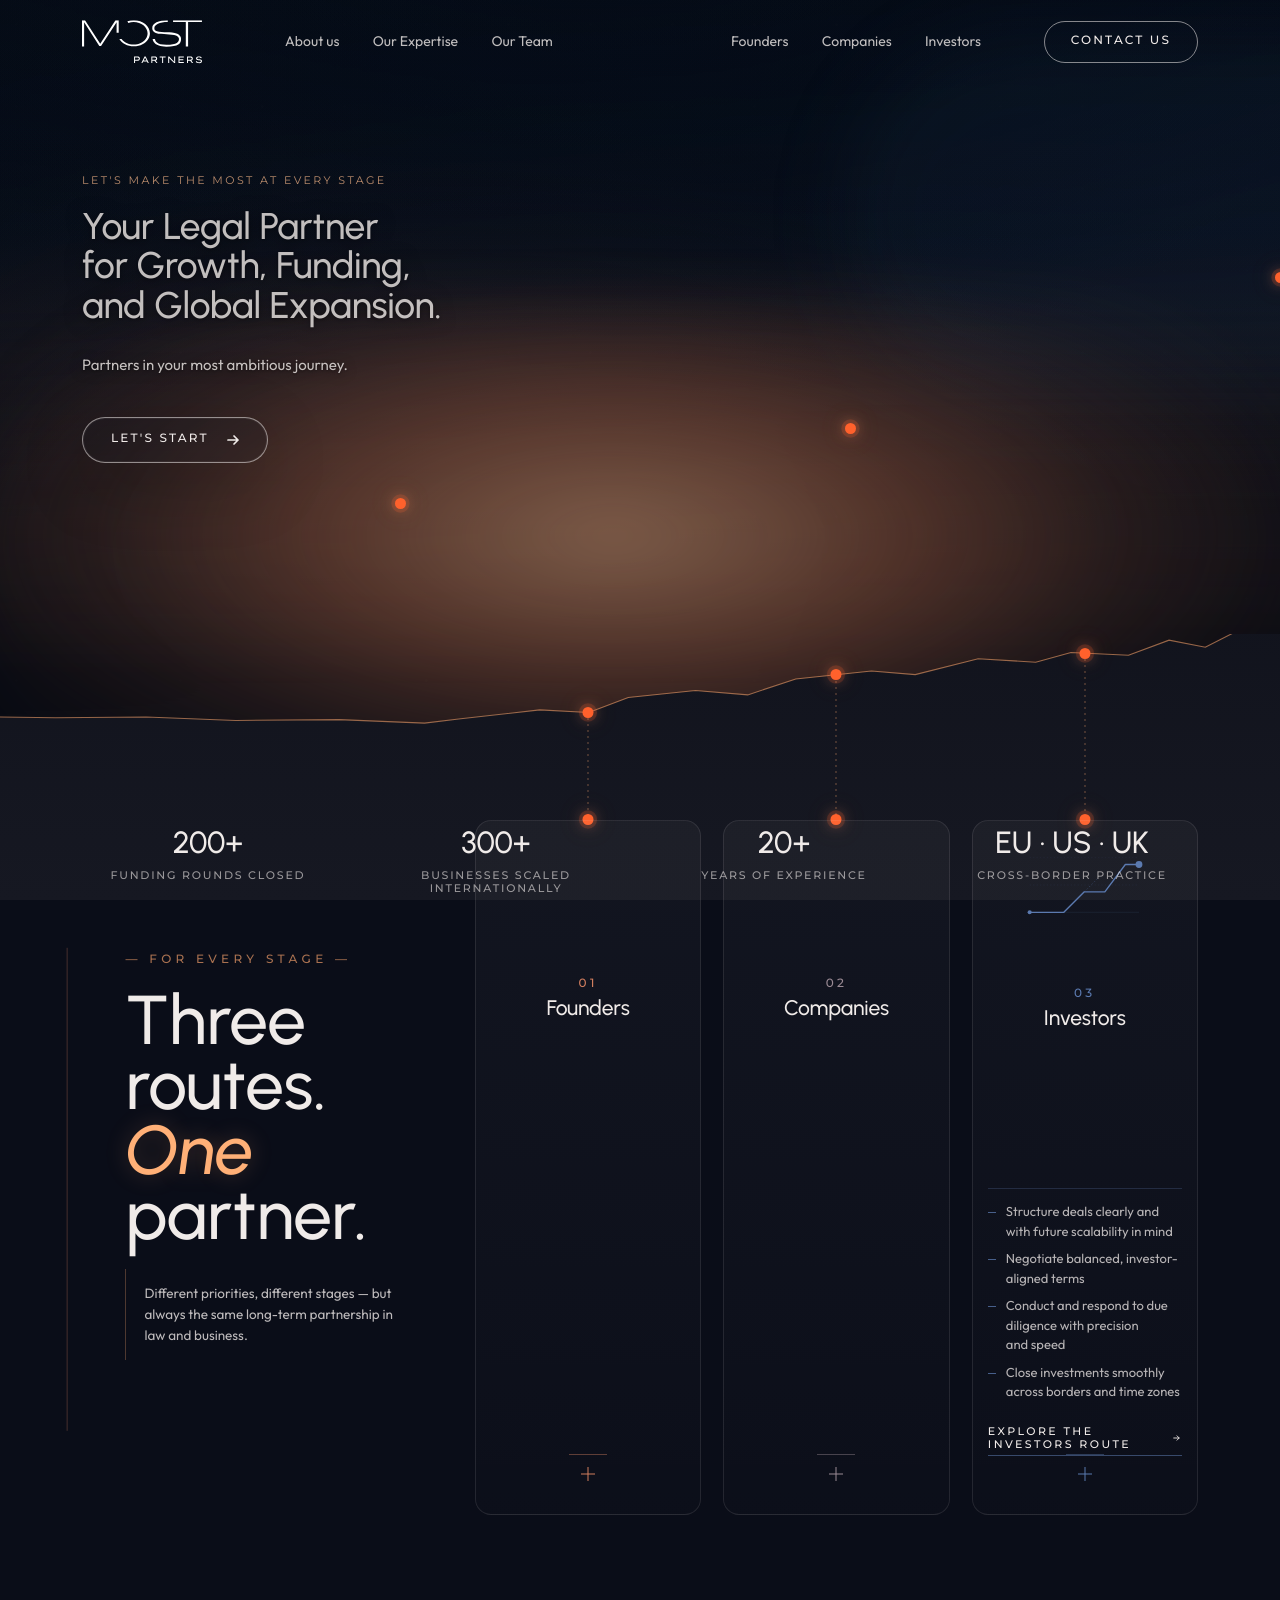
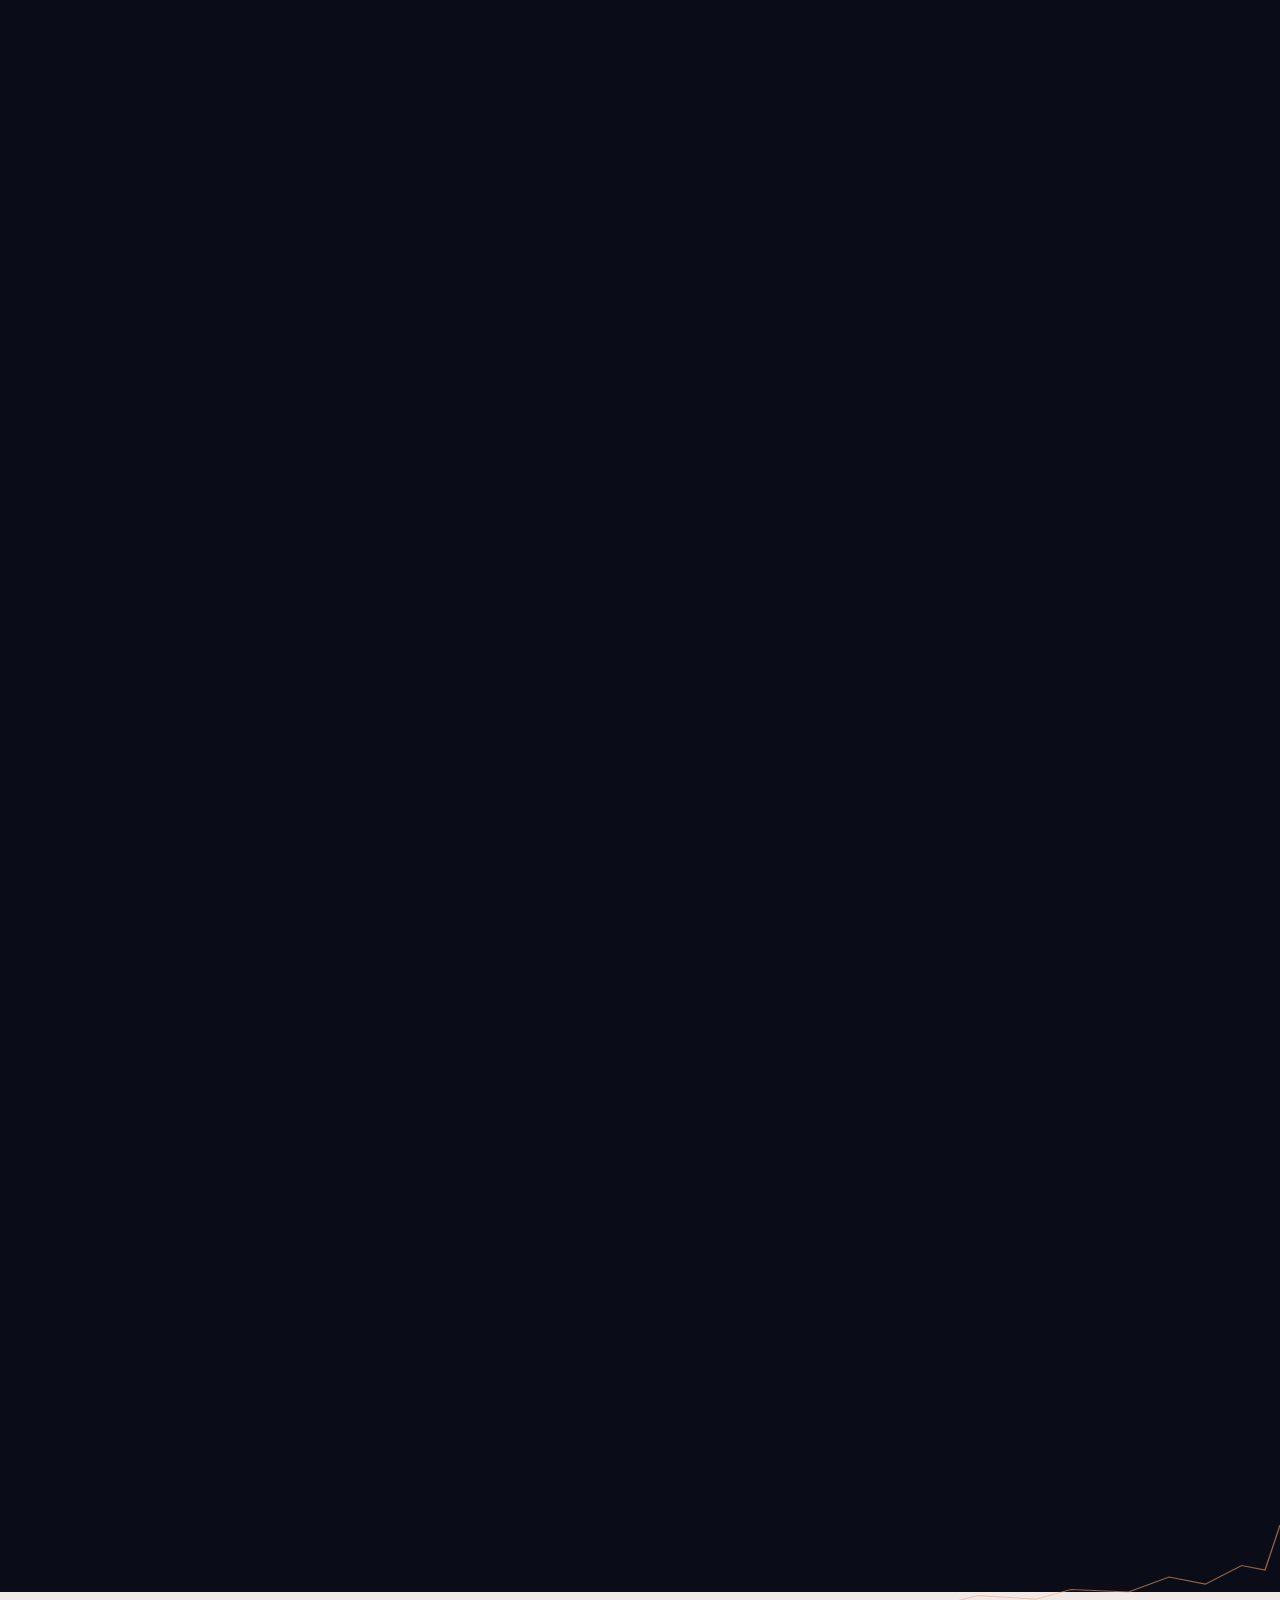
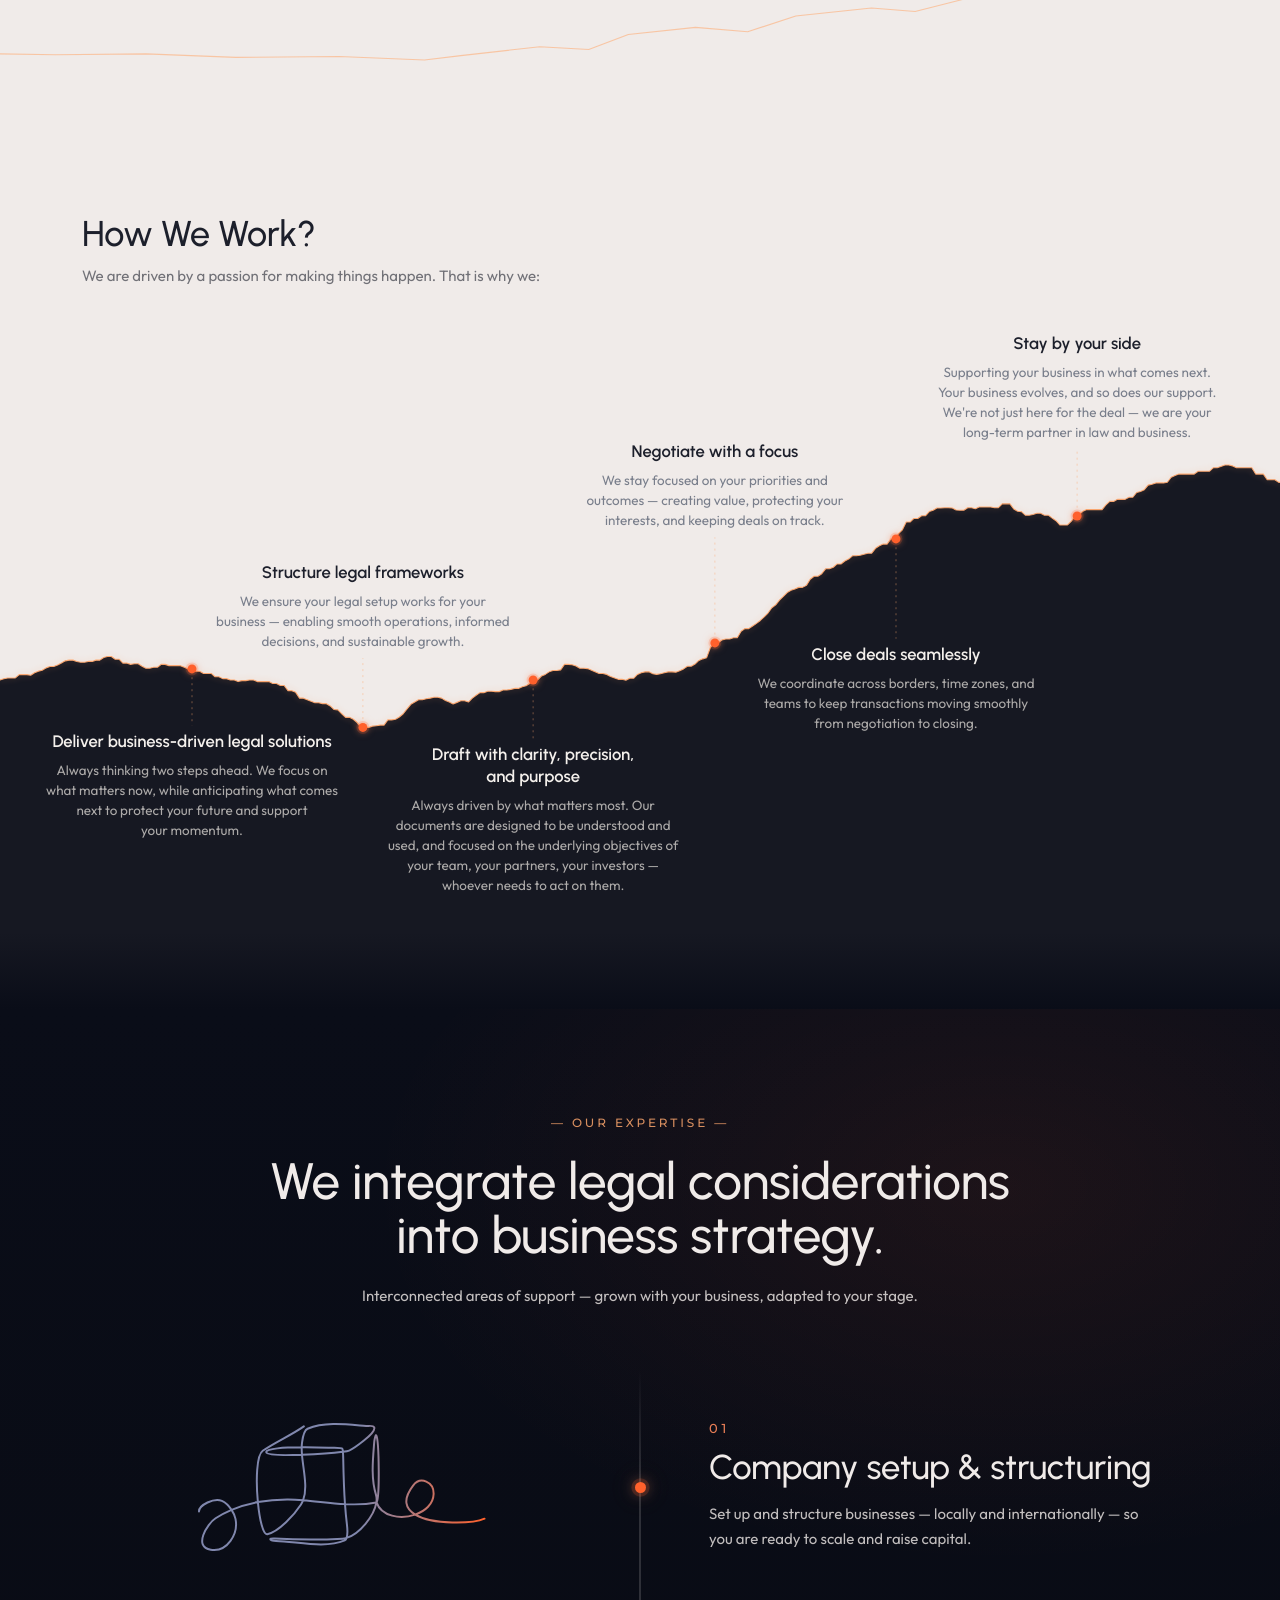
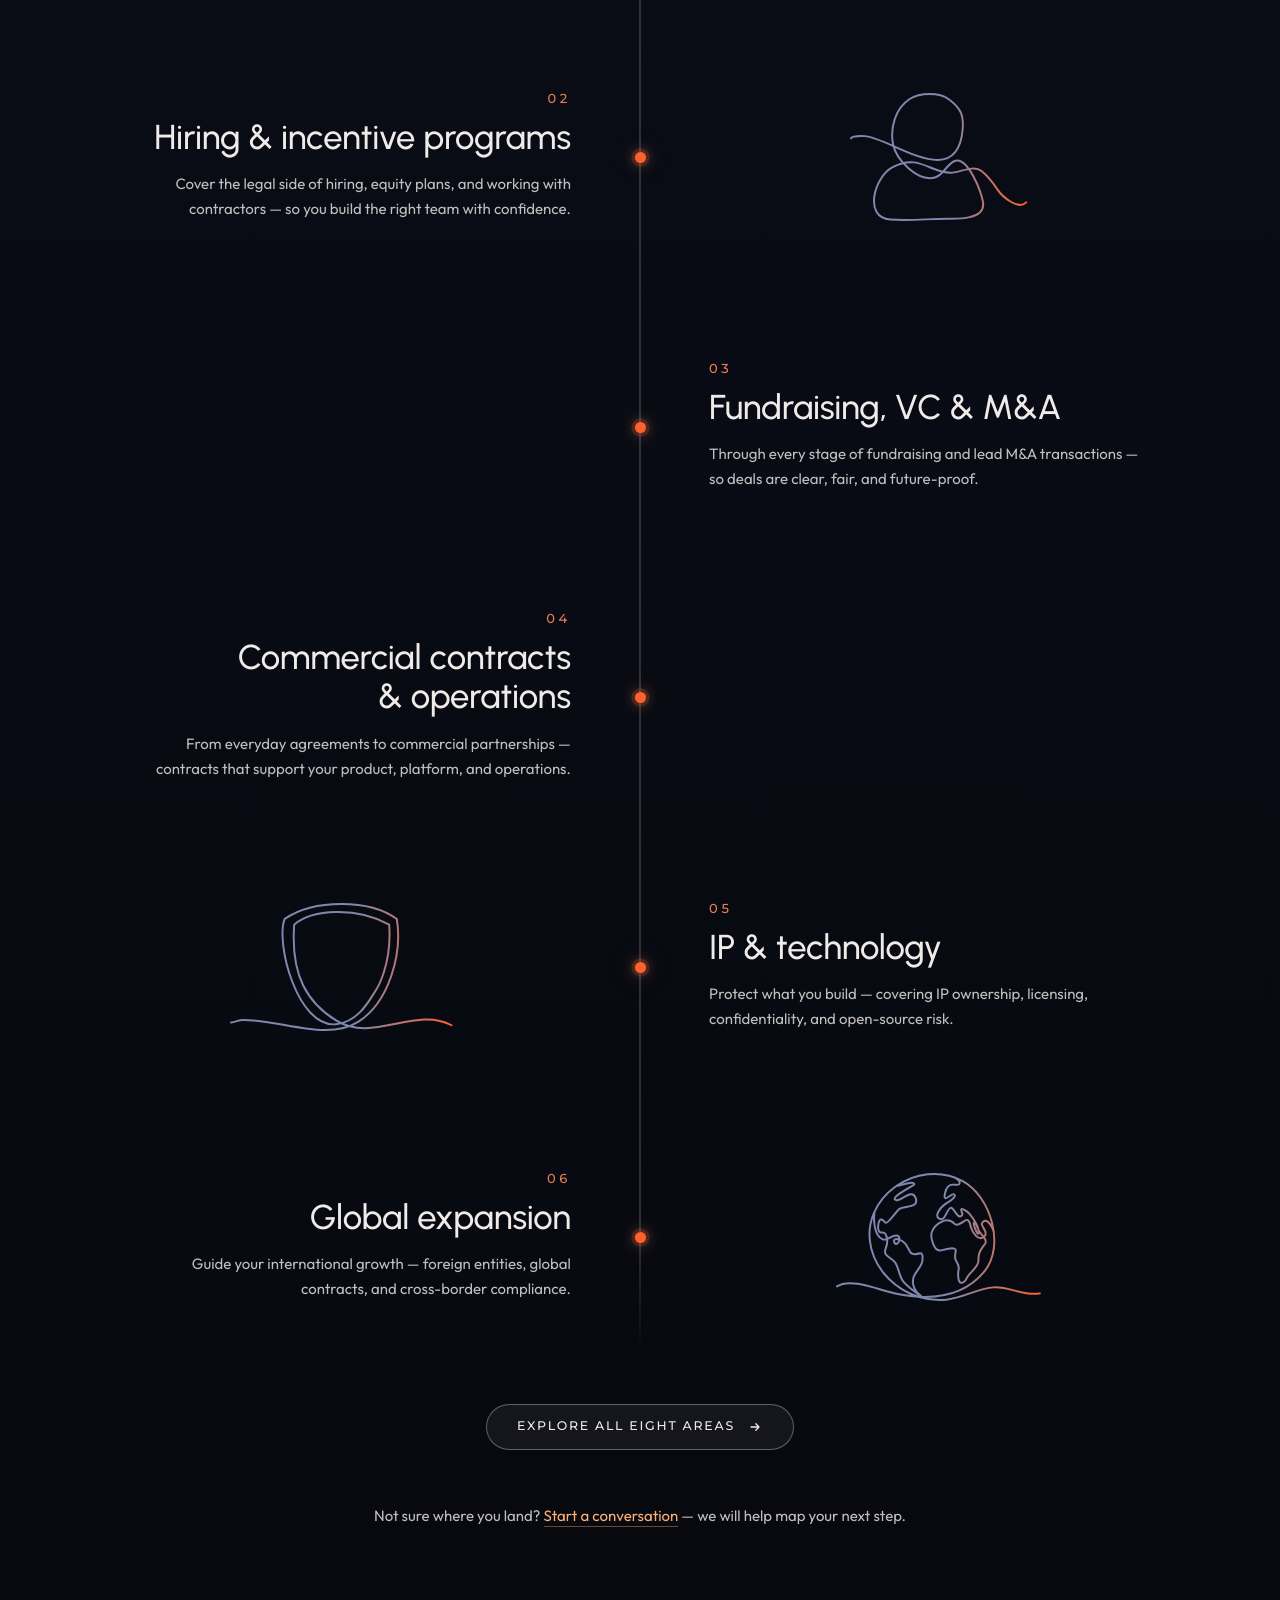
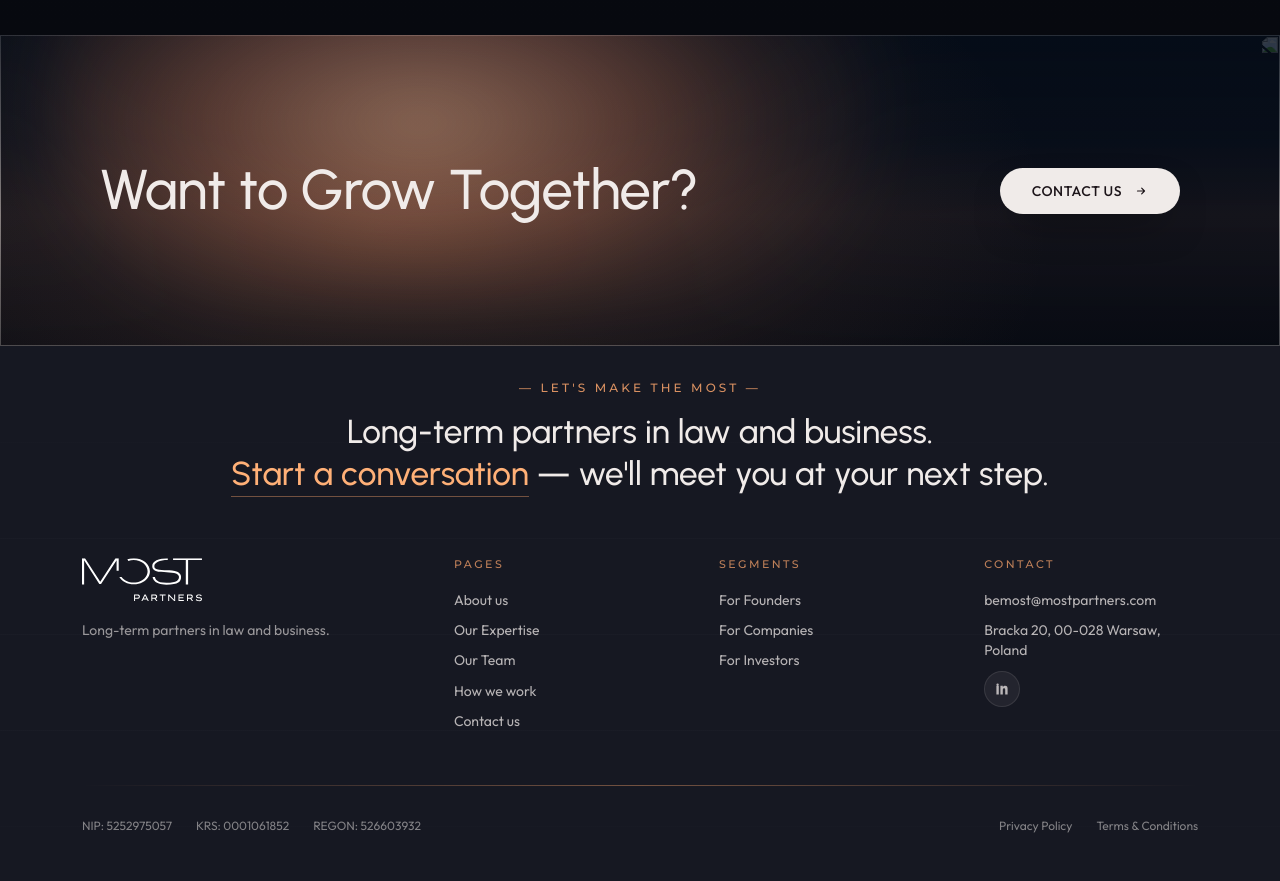
==== commit 73382203: "Sync navbar Contact us de-duplication from most Co-Authored-By: Claude Opus 5 <noreply@anthropic.com" ====
--- a/index.html
+++ b/index.html
@@ -58,7 +58,6 @@
         <a href="about-us.html">About us</a>
         <a href="expertise.html">Our Expertise</a>
         <a href="our-team.html">Our Team</a>
-        <a href="contact.html">Contact us</a>
       </nav>
 
       <nav class="top-nav__menu top-nav__menu--right" aria-label="Audience">
@@ -94,7 +93,6 @@
           <a href="about-us.html">About us</a>
           <a href="expertise.html">Our Expertise</a>
           <a href="our-team.html">Our Team</a>
-          <a href="contact.html">Contact us</a>
           <span class="mobile-menu__divider" aria-hidden="true"></span>
           <a href="for-founders.html">Founders</a>
           <a href="for-companies.html">Companies</a>
--- a/styles.css
+++ b/styles.css
@@ -1,4 +1,4 @@
-:root {
+﻿:root {
   --navy: #161822;
   --navy-deep: #080b13;
   --light: #f0ebe9;
@@ -23,6 +23,12 @@
 
 html {
   color-scheme: dark;
+  /* The horizontal clip lives here, on the element that is already the
+     viewport's scroller, rather than on body. On body it was the one thing
+     standing between the pinned expertise column and the viewport, and both
+     `position: sticky` and `position: fixed` are sensitive to exactly that.
+     The root cannot get in its own way. */
+  overflow-x: clip;
   scroll-behavior: smooth;
   scroll-snap-type: y proximity;
   scroll-padding-top: calc(var(--nav-height) + clamp(56px, 9vh, 120px));
@@ -30,7 +36,6 @@
 
 body {
   margin: 0;
-  overflow-x: hidden;
   color: var(--light);
   background: var(--navy-deep);
   font-family: "Outfit", system-ui, sans-serif;
@@ -584,8 +589,8 @@
 
 .hero-trail__leader {
   stroke: var(--trail-leader);
-  stroke-width: 1;
-  stroke-dasharray: 2 4;
+  stroke-width: var(--trail-leader-width);
+  stroke-dasharray: var(--trail-leader-dash);
   vector-effect: non-scaling-stroke;
 }
 
@@ -717,8 +722,8 @@
 
 .ridge-edge__leaders line {
   stroke: var(--trail-leader);
-  stroke-width: 1;
-  stroke-dasharray: 2 4;
+  stroke-width: var(--trail-leader-width);
+  stroke-dasharray: var(--trail-leader-dash);
   vector-effect: non-scaling-stroke;
 }
 
@@ -1557,16 +1562,79 @@
   text-wrap: balance;
 }
 
+/* The ascent line is a route like every other route on the site: the same
+   warm hairline, the same glow, the same left-to-right draw-in. It sits
+   below the stage cards rather than behind them, and its four peaks rise
+   and fall exactly as the cards do, so the cards read as standing on it.
+   The stroke is non-scaling, so stretching the viewBox to the section
+   width moves the geometry without ever thickening the line. */
+/* The trail sits in flow directly under the stages, so it stays the same
+   distance below them however tall the section grows. */
+.ascent__trail {
+  position: relative;
+  z-index: 1;
+  height: clamp(64px, 8vh, 100px);
+  margin: clamp(26px, 3.4vh, 44px) calc(var(--container-x) * -1) 0;
+  pointer-events: none;
+}
+
 .ascent__route {
   position: absolute;
-  left: 0;
-  right: 0;
-  bottom: clamp(40px, 6vh, 80px);
+  inset: 0;
   width: 100%;
-  height: clamp(140px, 18vh, 220px);
-  z-index: 0;
+  height: 100%;
   pointer-events: none;
-  opacity: 0.7;
+  filter: drop-shadow(0 0 5px var(--trail-glow));
+  clip-path: inset(0 100% 0 0);
+  transition: clip-path 1.6s var(--ease-out) 320ms;
+}
+
+.ascent.is-visible .ascent__route {
+  clip-path: inset(0 0 0 0);
+}
+
+.ascent__route path {
+  stroke: var(--trail-line);
+  stroke-width: var(--trail-width);
+  fill: none;
+  stroke-linecap: round;
+  stroke-linejoin: round;
+}
+
+/* Checkpoints ride the route the way they do on every other line. The peaks
+   sit at fixed fractions of the stretched viewBox, so a percentage of the
+   route's own box lands on them at any width. */
+.ascent__mark {
+  position: absolute;
+  margin: calc(var(--marker-size) / -2) 0 0 calc(var(--marker-size) / -2);
+  width: var(--marker-size);
+  height: var(--marker-size);
+  border-radius: 50%;
+  background: var(--marker-core);
+  box-shadow: var(--marker-shadow);
+  opacity: 0;
+  transition: opacity 500ms var(--ease-out);
+}
+
+.ascent.is-visible .ascent__mark {
+  opacity: 1;
+}
+
+/* left = x/1200, top = y/200 of the route's viewBox */
+.ascent__mark--01 { left: 12.5%; top: 75%; transition-delay: 700ms; }
+.ascent__mark--02 { left: 37.5%; top: 56%; transition-delay: 900ms; }
+.ascent__mark--03 { left: 62.5%; top: 31%; transition-delay: 1100ms; }
+.ascent__mark--04 { left: 87.5%; top: 49%; transition-delay: 1300ms; }
+
+@media (prefers-reduced-motion: reduce) {
+  .ascent__route {
+    clip-path: none;
+    transition: none;
+  }
+  .ascent__mark {
+    opacity: 1;
+    transition: none;
+  }
 }
 
 .ascent__stages {
@@ -1666,7 +1734,7 @@
   .ascent__stage--04 {
     transform: none;
   }
-  .ascent__route { display: none; }
+  .ascent__trail { display: none; }
 }
 
 @media (max-width: 720px) {
@@ -1769,17 +1837,53 @@
   color: var(--light);
 }
 
+/* The three points the copy triangulates - law, jurisdictions, capital.
+   Rendered at its natural size so the strokes are the site's true weights
+   rather than whatever a scale factor makes of them, with the vertices as
+   real markers rather than bare SVG circles. */
 .perspective__triangulation {
   position: relative;
   z-index: 1;
-  max-width: 320px;
+  width: min(100%, 400px);
+  aspect-ratio: 2 / 1;
   margin: clamp(32px, 4vh, 56px) auto 0;
 }
 
 .perspective__triangulation svg {
+  display: block;
   width: 100%;
-  height: auto;
-}
+  height: 100%;
+}
+
+.perspective__triangulation .tri-edge {
+  stroke: var(--trail-line);
+  stroke-width: var(--trail-width);
+  fill: none;
+  stroke-linecap: round;
+  stroke-linejoin: round;
+}
+
+.perspective__triangulation .tri-base {
+  stroke: var(--trail-leader);
+  stroke-width: var(--trail-leader-width);
+  stroke-dasharray: var(--trail-leader-dash);
+  fill: none;
+}
+
+/* left = x/400, top = y/200 of the viewBox */
+.perspective__triangulation span {
+  position: absolute;
+  margin: calc(var(--marker-size) / -2) 0 0 calc(var(--marker-size) / -2);
+  width: var(--marker-size);
+  height: var(--marker-size);
+  border-radius: 50%;
+  background: var(--marker-core);
+  box-shadow: var(--marker-shadow);
+}
+
+.perspective__triangulation span:nth-child(2) { left: 20%; top: 80%; }
+.perspective__triangulation span:nth-child(3) { left: 80%; top: 80%; }
+.perspective__triangulation span:nth-child(4) { left: 50%; top: 20%; }
 
 @media (max-width: 720px) {
   .perspective__pillars {
@@ -2004,8 +2108,8 @@
   top: 50%;
   left: 6%;
   right: 6%;
-  height: 1px;
-  background: linear-gradient(90deg, transparent, rgba(255, 168, 110, 0.32) 20%, rgba(255, 168, 110, 0.32) 80%, transparent);
+  height: calc(var(--trail-leader-width) * 1px);
+  background: linear-gradient(90deg, transparent, var(--trail-leader) 20%, var(--trail-leader) 80%, transparent);
   pointer-events: none;
   z-index: 0;
 }
@@ -2161,11 +2265,11 @@
   position: absolute;
   top: 50%;
   left: 50%;
-  width: 14px;
-  height: 14px;
-  background: var(--orange);
+  width: var(--marker-size);
+  height: var(--marker-size);
+  background: var(--marker-core);
   border-radius: 50%;
-  box-shadow: 0 0 0 6px rgba(255, 97, 44, 0.16), 0 0 22px rgba(255, 97, 44, 0.7);
+  box-shadow: var(--marker-shadow);
   transform: translate(-50%, -50%);
 }
 
@@ -2459,9 +2563,10 @@
   left: 50%;
   width: 1px;
   transform: translateX(-50%);
+  /* the dotted leader again - 2 on, 4 off, same colour */
   background: repeating-linear-gradient(
     180deg,
-    rgba(255, 168, 110, 0.42) 0 2px,
+    var(--trail-leader) 0 2px,
     transparent 2px 6px
   );
 }
@@ -5398,6 +5503,10 @@
 /* ---------- FOOTER SUMMIT (realistic mountain accent above footer) ---------- */
 
 .footer-summit {
+  /* the trail box, shared with the summit dot so the dot can sit on the
+     path without anyone re-deriving where the path is */
+  --fs-trail-bottom: clamp(80px, 12vh, 140px);
+  --fs-trail-h: clamp(120px, 16vh, 200px);
   position: relative;
   width: 100%;
   margin: 0;
@@ -5465,11 +5574,39 @@
   position: absolute;
   left: 0;
   right: 0;
-  bottom: clamp(80px, 12vh, 140px);
+  bottom: var(--fs-trail-bottom);
   width: 100%;
-  height: clamp(120px, 16vh, 200px);
+  height: var(--fs-trail-h);
   pointer-events: none;
   opacity: 0.85;
+}
+
+/* the arc up to the summit is a route line, so it gets the route line's
+   weight and glow; the gradient that fades both ends stays in the markup */
+.footer-summit__trail path {
+  stroke-width: var(--trail-width);
+  vector-effect: non-scaling-stroke;
+  filter: drop-shadow(0 0 5px var(--trail-glow));
+}
+
+/* The summit marker. It used to be an SVG <circle> inside the stretched
+   viewBox, which made it an ellipse of whatever size the stretch happened
+   to produce - about 7px against the site's 11px marker. As a positioned
+   element it is the standard marker, and the path's summit (880,80 in a
+   1600x240 box) is read straight off the shared trail box. */
+.footer-summit__dot {
+  position: absolute;
+  z-index: 4;
+  left: 55%;
+  bottom: calc(var(--fs-trail-bottom) + var(--fs-trail-h) * 2 / 3);
+  margin: 0 0 calc(var(--marker-size) / -2) calc(var(--marker-size) / -2);
+  width: var(--marker-size);
+  height: var(--marker-size);
+  border-radius: 50%;
+  background: var(--marker-core);
+  box-shadow: var(--marker-shadow);
+  opacity: 0.85;
+  pointer-events: none;
 }
 
 /* ---------- SITE FOOTER LEDE (above columns) ---------- */
@@ -5707,9 +5844,9 @@
 }
 
 .exwork__leader {
-  stroke: rgba(255, 168, 110, 0.34);
-  stroke-width: 1;
-  stroke-dasharray: 2 4;
+  stroke: var(--trail-leader);
+  stroke-width: var(--trail-leader-width);
+  stroke-dasharray: var(--trail-leader-dash);
   vector-effect: non-scaling-stroke;
 }
 
@@ -6093,11 +6230,12 @@
   position: absolute;
   inset: 0;
   z-index: 1;
-  background-image: url("data:image/svg+xml,%3Csvg xmlns='http://www.w3.org/2000/svg' viewBox='0 0 1200 120' preserveAspectRatio='none'%3E%3Cpath d='M0 78 L46 74 L92 84 L150 60 L196 68 L250 44 L300 56 L356 32 L410 50 L470 38 L540 64 L598 52 L660 70 L712 46 L772 58 L838 34 L902 52 L968 28 L1032 48 L1092 36 L1146 58 L1200 50' stroke='%23FFA86E' stroke-opacity='.55' stroke-width='1.2' fill='none' stroke-linecap='round' stroke-linejoin='round'/%3E%3C/svg%3E");
+  background-image: url("data:image/svg+xml,%3Csvg xmlns='http://www.w3.org/2000/svg' viewBox='0 0 1200 120' preserveAspectRatio='none'%3E%3Cpath d='M0 78 L46 74 L92 84 L150 60 L196 68 L250 44 L300 56 L356 32 L410 50 L470 38 L540 64 L598 52 L660 70 L712 46 L772 58 L838 34 L902 52 L968 28 L1032 48 L1092 36 L1146 58 L1200 50' stroke='%23FFA86E' stroke-opacity='.92' stroke-width='1.1' fill='none' stroke-linecap='round' stroke-linejoin='round'/%3E%3C/svg%3E");
   background-repeat: no-repeat;
   background-position: center center;
   background-size: 100% 100%;
-  filter: drop-shadow(0 0 5px rgba(255, 168, 110, 0.35));
+  filter: drop-shadow(0 0 5px var(--trail-glow));
+  opacity: 0.82;
   clip-path: inset(0 100% 0 0);
   transition: clip-path 1.4s var(--ease-out);
 }
@@ -6112,15 +6250,12 @@
   z-index: 2;
   left: 80.67%;
   top: 23.3%;
-  width: 8px;
-  height: 8px;
-  margin: -4px 0 0 -4px;
+  margin: calc(var(--marker-size) / -2) 0 0 calc(var(--marker-size) / -2);
+  width: var(--marker-size);
+  height: var(--marker-size);
   border-radius: 50%;
-  background: rgba(255, 168, 110, 0.96);
-  box-shadow:
-    0 0 0 3px rgba(255, 168, 110, 0.16),
-    0 0 12px rgba(255, 168, 110, 0.55),
-    0 0 24px rgba(255, 188, 140, 0.28);
+  background: var(--marker-core);
+  box-shadow: var(--marker-shadow);
   opacity: 0;
   transition: opacity 500ms var(--ease-out) 800ms;
 }
@@ -6924,24 +7059,9 @@
 }
 
 .aud-expertise__list-wrap {
-  position: relative;
-  display: grid;
-  grid-template-columns: 60px minmax(0, 1fr);
-  gap: 20px;
-}
-
-.aud-expertise__trail {
-  width: 60px;
-  height: 100%;
-  min-height: 540px;
-}
-
-.aud-expertise__trail--companies {
-  min-height: 700px;
-}
-
-.aud-expertise__trail--investors {
-  min-height: 540px;
+  /* the rail's dots and segments are absolutely positioned against the rows,
+     but the padding that makes room for them is set per audience page */
+  position: relative;
 }
 
 .aud-expertise__list {
@@ -8406,7 +8526,8 @@
 .page--audience .aud-expertise__list {
   display: grid;
   grid-template-columns: 1fr;
-  gap: clamp(6px, 0.8vw, 12px);
+  /* the rail's segments span this gap, so the two read the same value */
+  gap: var(--exp-row-gap, clamp(6px, 0.8vw, 12px));
   margin: 0;
   padding: 0;
   border: 0;
@@ -8510,16 +8631,63 @@
   grid-column: 2;
 }
 
-/* Figma layout: the wavy accent trail runs beside a single column of
-   plain rows - restore the trail column instead of the card grid. */
+/* The expertise rail. This used to be a hand-drawn wavy SVG with circles
+   dropped at guessed coordinates - they never sat on the curve, and the
+   squiggle was the only line on the site that was not the straight hairline
+   the scene spines use. So it is CSS now, and geometric rather than drawn:
+   one dot per row, and one segment per row reaching down to the next row's
+   dot. Nothing is positioned by hand, so nothing can drift out of line.
+   --exp-dot-y is the only measurement: the row's top padding plus half a
+   line, i.e. the middle of the row's first line of text. */
 .page--audience .aud-expertise__list-wrap {
-  display: grid;
-  grid-template-columns: 60px minmax(0, 1fr);
+  --exp-rail-gutter: clamp(38px, 3.4vw, 54px);
+  --exp-row-gap: clamp(6px, 0.8vw, 12px);
+  --exp-dot-y: calc(14px + 0.775em);
+  /* the rail lives in this padding - a grid column would be a second child
+     the list has to be placed against, and it went wrong exactly that way */
+  padding-left: var(--exp-rail-gutter);
   min-width: 0;
 }
 
-.page--audience .aud-expertise__trail {
-  display: block;
+.page--audience .aud-expertise__list li::before,
+.page--audience .aud-expertise__list li::after {
+  content: "";
+  position: absolute;
+  left: calc(var(--exp-rail-gutter) / -2);
+  pointer-events: none;
+}
+
+.page--audience .aud-expertise__list li::before {
+  top: var(--exp-dot-y);
+  width: var(--rail-dot);
+  height: var(--rail-dot);
+  border-radius: 50%;
+  background: var(--aud-accent);
+  transform: translate(-50%, -50%);
+}
+
+/* the segment from this row's dot to the next one - the row gap is part of
+   the span, which is why the two share a variable */
+.page--audience .aud-expertise__list li::after {
+  top: var(--exp-dot-y);
+  bottom: calc(-1 * (var(--exp-row-gap) + var(--exp-dot-y)));
+  width: var(--rail-width);
+  border-radius: var(--rail-width);
+  background: rgba(var(--aud-accent-rgb), 0.42);
+  transform: translateX(-50%);
+}
+
+.page--audience .aud-expertise__list li:last-child::after {
+  content: none;
+}
+
+/* the two ends of the path read as a start and a summit, like the trail
+   markers everywhere else */
+.page--audience .aud-expertise__list li:first-child::before,
+.page--audience .aud-expertise__list li:last-child::before {
+  width: var(--rail-dot-end);
+  height: var(--rail-dot-end);
+  box-shadow: 0 0 0 5px rgba(var(--aud-accent-rgb), 0.14);
 }
 
 .page--audience .aud-expertise__copy {
@@ -8752,7 +8920,7 @@
   background-repeat: no-repeat;
   background-position: center top;
   background-size: 100% 100%;
-  filter: drop-shadow(0 0 5px rgba(255, 168, 110, 0.45));
+  filter: drop-shadow(0 0 5px var(--trail-glow));
   opacity: 0.82;
   /* draw-in: reveal the line left → right */
   clip-path: inset(0 100% 0 0);
@@ -8764,11 +8932,11 @@
 }
 
 .has-trail--a::before {
-  background-image: url("data:image/svg+xml,%3Csvg xmlns='http://www.w3.org/2000/svg' viewBox='0 0 1200 120' preserveAspectRatio='none'%3E%3Cpath d='M0 78 L46 74 L92 84 L150 60 L196 68 L250 44 L300 56 L356 32 L410 50 L470 38 L540 64 L598 52 L660 70 L712 46 L772 58 L838 34 L902 52 L968 28 L1032 48 L1092 36 L1146 58 L1200 50' stroke='%23FFA86E' stroke-opacity='.92' stroke-width='1.2' fill='none' stroke-linecap='round' stroke-linejoin='round'/%3E%3C/svg%3E");
+  background-image: url("data:image/svg+xml,%3Csvg xmlns='http://www.w3.org/2000/svg' viewBox='0 0 1200 120' preserveAspectRatio='none'%3E%3Cpath d='M0 78 L46 74 L92 84 L150 60 L196 68 L250 44 L300 56 L356 32 L410 50 L470 38 L540 64 L598 52 L660 70 L712 46 L772 58 L838 34 L902 52 L968 28 L1032 48 L1092 36 L1146 58 L1200 50' stroke='%23FFA86E' stroke-opacity='.92' stroke-width='1.1' fill='none' stroke-linecap='round' stroke-linejoin='round'/%3E%3C/svg%3E");
 }
 
 .has-trail--b::before {
-  background-image: url("data:image/svg+xml,%3Csvg xmlns='http://www.w3.org/2000/svg' viewBox='0 0 1200 120' preserveAspectRatio='none'%3E%3Cpath d='M0 44 L54 40 L110 52 L168 36 L220 54 L286 42 L342 60 L408 48 L470 66 L532 52 L598 70 L660 56 L726 74 L792 60 L856 78 L922 64 L988 82 L1052 68 L1112 86 L1170 72 L1200 80' stroke='%23FFA86E' stroke-opacity='.92' stroke-width='1.2' fill='none' stroke-linecap='round' stroke-linejoin='round'/%3E%3C/svg%3E");
+  background-image: url("data:image/svg+xml,%3Csvg xmlns='http://www.w3.org/2000/svg' viewBox='0 0 1200 120' preserveAspectRatio='none'%3E%3Cpath d='M0 44 L54 40 L110 52 L168 36 L220 54 L286 42 L342 60 L408 48 L470 66 L532 52 L598 70 L660 56 L726 74 L792 60 L856 78 L922 64 L988 82 L1052 68 L1112 86 L1170 72 L1200 80' stroke='%23FFA86E' stroke-opacity='.92' stroke-width='1.1' fill='none' stroke-linecap='round' stroke-linejoin='round'/%3E%3C/svg%3E");
 }
 
 /* Pulsing checkpoint dot riding on the line — mirrors .hero-trail-point */
@@ -8795,13 +8963,13 @@
 .has-trail--a .has-trail__dot {
   /* peak at (968, 28) */
   left: 80.67%;
-  top: clamp(16px, calc(0.2333 * clamp(72px, 9vw, 120px)), 28px);
+  top: calc(0.2333 * clamp(72px, 9vw, 120px));
 }
 
 .has-trail--b .has-trail__dot {
   /* peak at (168, 36) */
   left: 14%;
-  top: clamp(20px, calc(0.3 * clamp(72px, 9vw, 120px)), 36px);
+  top: calc(0.3 * clamp(72px, 9vw, 120px));
 }
 
 @media (prefers-reduced-motion: reduce) {
@@ -8890,14 +9058,16 @@
   filter: drop-shadow(0 -22px 46px rgba(196, 124, 86, 0.35));
 }
 
-/* Palette-coherent trail: soft coral line and points on the washed scene. */
+/* Palette-coherent trail: soft coral line and points on the washed scene.
+   Re-point the tokens rather than restate stroke and filter, so these
+   heroes differ from the rest of the site in hue only, never in recipe. */
 .page--audience .hero-trail__path {
-  stroke: rgba(186, 84, 44, 0.66);
-  filter: drop-shadow(0 0 4px rgba(255, 214, 188, 0.6));
+  --trail-line: rgba(186, 84, 44, 0.66);
+  --trail-glow: rgba(255, 214, 188, 0.6);
 }
 
 .page--audience .hero-trail__leader {
-  stroke: rgba(186, 84, 44, 0.32);
+  --trail-leader: rgba(186, 84, 44, 0.32);
 }
 
 /* the washed heroes mute the accent - the recipe is the same, only the hue
@@ -9164,7 +9334,66 @@
   text-wrap: pretty;
 }
 
+/* The areas read as one long climb rather than eight clicks: the two columns
+   pin, and the scroll that would have moved them past the viewport walks the
+   list instead. --ex-step is the scroll each topic costs, so the track's
+   padding is the whole travel and the sticky column's own height never enters
+   the arithmetic - which is why the panels are stacked below, so that height
+   cannot change mid-scroll and shift the ground under the reader. JS reads
+   --ex-count off the markup and writes --ex-progress back for the rail. */
+.ex-areas__track {
+  --ex-step: clamp(190px, 27vh, 330px);
+  --ex-count: 8;
+  --ex-pin-top: calc(var(--nav-height) + clamp(14px, 2.6vh, 34px));
+  position: relative;
+  padding-bottom: calc(var(--ex-count) * var(--ex-step));
+}
+
+/* Sticky pins the column. These rules are the safety net for when it does
+   not: script watches whether the column is actually holding and, if it is
+   not, pins it with `fixed` instead.
+
+   Deliberately `fixed` rather than a transform: a transform has to be
+   rewritten every frame, and on a compositor-driven scroll it always lands a
+   frame late, which reads as the block trying to tear itself loose. A fixed
+   box is held by the browser - script only switches state twice per section,
+   at the two ends of the track, and there is nothing left to lag.
+
+   Out of flow means the column's space has to be given back, which is what
+   the track's padding-top does. The column is centred in the viewport by
+   the same arithmetic that centres it in the track, so left/right/auto
+   margins land it in exactly the same place. */
+.ex-areas__track.is-pinning {
+  padding-top: var(--ex-stage-h, 0px);
+}
+
+/* Pinned: the box is taken verbatim from where the column was standing a
+   frame earlier. Centring it in the viewport instead would be close but not
+   equal - below about 1300px the section's own padding, not max-width, is
+   what decides the column's width. */
+.ex-areas__body.is-pinned {
+  position: fixed;
+  top: var(--ex-pin-top);
+  left: var(--ex-stage-x, 0px);
+  right: auto;
+  width: var(--ex-stage-w, auto);
+  max-width: none;
+  margin-inline: 0;
+}
+
+/* Parked at the end of the track. Absolute inside the track, so the track's
+   own content box centres it exactly as flow did. */
+.ex-areas__body.is-parked {
+  position: absolute;
+  top: var(--ex-parked-top, 0px);
+  left: 0;
+  right: 0;
+  margin-inline: auto;
+}
+
 .ex-areas__body {
+  position: sticky;
+  top: var(--ex-pin-top);
   display: grid;
   grid-template-columns: minmax(300px, 400px) minmax(0, 1fr);
   gap: clamp(48px, 6vw, 96px);
@@ -9183,15 +9412,27 @@
   gap: clamp(26px, 3.4vh, 40px);
 }
 
-/* continuous rail the active dot travels along */
+/* continuous rail the active dot travels along, and the part of it already
+   climbed - the fill is the only thing that says how far through you are */
+.ex-areas__nav ul::before,
+.ex-areas__nav ul::after {
+  content: "";
+  position: absolute;
+  top: 0;
+  left: 7px;
+  width: var(--rail-width);
+  border-radius: var(--rail-width);
+}
+
 .ex-areas__nav ul::before {
-  content: "";
-  position: absolute;
-  top: 0;
   bottom: 0;
-  left: 7px;
-  width: 2px;
   background: rgba(28, 20, 25, 0.14);
+}
+
+.ex-areas__nav ul::after {
+  height: calc(var(--ex-progress, 0) * 100%);
+  background: var(--marker-core);
+  opacity: 0.55;
 }
 
 .ex-areas__nav button {
@@ -9237,23 +9478,132 @@
   transform: none;
 }
 
+/* All eight panels occupy the same grid cell, so the column is as tall as the
+   tallest one and stays that height whichever is showing. visibility (not
+   display) keeps the box for sizing while taking the panel out of the
+   accessibility tree; JS adds inert so nothing inside is tabbable. */
+.ex-areas__panels {
+  display: grid;
+  grid-template-rows: auto 1fr;
+}
+
 .ex-areas__panel {
+  grid-area: 2 / 1;
   outline: none;
 }
 
-.ex-areas__panel:not([hidden]) {
-  animation: exAreaIn 0.4s ease both;
-}
-
-@keyframes exAreaIn {
-  from {
-    opacity: 0;
-    transform: translateY(10px);
-  }
-  to {
-    opacity: 1;
+/* ---------- THE THREAD ----------
+   Every one of these icons is a single unbroken stroke, so a topic change can
+   be read literally: the outgoing thread winds itself back up while the next
+   one unwinds beside it. Both live in the same cell and pass each other, the
+   old one retreating the way you came from and the new one arriving from the
+   way you are going, so for the middle of the change there really are two
+   threads side by side rather than a cross-fade.
+
+   Only stroke-dashoffset hides a thread - never opacity - so what you see is
+   always a length of thread, wound or unwound. */
+.ex-art {
+  --thread-ms: 1300ms;
+  /* The two properties are deliberately not on the same curve. The stroke
+     draws early and fast, so the new thread has visibly unwound while it is
+     still out to the right; the slide home is an ease-in-out, so it lingers
+     out there and only arrives at the end. Matching curves made the arriving
+     thread slide home while it was still mostly undrawn, which put it right
+     on top of the one it was replacing. */
+  --thread-draw: cubic-bezier(0.3, 0.06, 0.38, 0.94);
+  --thread-slide: cubic-bezier(0.9, 0, 0.25, 1);
+  /* px, not %: a percentage translate on an SVG resolves against that
+     element's own viewBox, so every icon would slide a different distance.
+     The arriving thread starts well clear of the one it is replacing - these
+     drawings are 250-370px wide, so a small offset just stacked them. */
+  --thread-in: clamp(200px, 29vw, 430px);
+  /* where the wind-up ends and the travel begins */
+  --thread-split: 0.62;
+  /* shared with the threads: a percentage height on them would resolve
+     against an auto-sized grid row and fall back to the SVG's own default,
+     which is how they ended up 885px tall */
+  /* height as well as width: the column is pinned, so everything in it has
+     to fit the viewport, and on a short wide window the icon is what has to
+     give */
+  --art-h: clamp(84px, min(11vw, 15vh), 150px);
+  grid-area: 1 / 1;
+  display: grid;
+  height: var(--art-h);
+  margin: 0 0 clamp(22px, 3vh, 34px);
+  overflow: visible;
+}
+
+.ex-art__thread {
+  grid-area: 1 / 1;
+  align-self: center;
+  justify-self: start;
+  width: auto;
+  height: var(--art-h);
+  overflow: visible;
+  stroke-dasharray: var(--len, 1200);
+  stroke-dashoffset: var(--len, 1200);
+  /* a waiting thread sits out to the right - always, whichever way the
+     reader is going, so an arriving thread never crosses the nav */
+  transform: translateX(var(--thread-in));
+  transition:
+    stroke-dashoffset var(--thread-ms) var(--thread-draw),
+    transform var(--thread-ms) var(--thread-slide);
+}
+
+/* The change happens in two halves, and nothing moves during the first one.
+
+   First half: the old thread winds up where it stands while the new one
+   unwinds where it is waiting, out to the right. Both are working at once -
+   one shortening, one lengthening - and they are the better part of a
+   hundred pixels apart the whole time, so neither is ever drawn over the
+   other.
+
+   Second half: the old one is gone, and only then does the new one travel
+   into place. Crossing while the old thread was still visible is what made
+   them look tangled. */
+.ex-art__thread.is-leaving {
+  transition-duration: calc(var(--thread-ms) * var(--thread-split)), 1ms;
+  transition-delay: 0s, var(--thread-ms);
+}
+
+.ex-art__thread.is-current {
+  stroke-dashoffset: 0;
+  transform: none;
+  /* draws over the same span the old one takes to wind up, so the two read
+     as one movement: the same length of thread leaving one drawing and
+     arriving in the other */
+  transition-duration:
+    calc(var(--thread-ms) * var(--thread-split)),
+    calc(var(--thread-ms) * 0.45);
+  transition-delay: 0s, calc(var(--thread-ms) * var(--thread-split));
+}
+
+@media (prefers-reduced-motion: reduce) {
+  .ex-art__thread {
+    transition: none;
+    stroke-dasharray: none;
+    stroke-dashoffset: 0;
     transform: none;
-  }
+    visibility: hidden;
+  }
+
+  .ex-art__thread.is-current {
+    visibility: visible;
+  }
+}
+
+.ex-areas__panels.is-stacked .ex-areas__panel {
+  visibility: hidden;
+  opacity: 0;
+  transform: translateY(10px);
+  transition: opacity 0.34s var(--ease-out), transform 0.34s var(--ease-out), visibility 0s linear 0.34s;
+}
+
+.ex-areas__panels.is-stacked .ex-areas__panel.is-current {
+  visibility: visible;
+  opacity: 1;
+  transform: none;
+  transition-delay: 0s;
 }
 
 .ex-areas__art {
@@ -9299,6 +9649,66 @@
   .ex-areas__head,
   .ex-areas__body {
     grid-template-columns: 1fr;
+  }
+
+  /* one column: pinning would park the list above a tall panel and scroll
+     past it, so the areas go back to being plain tabs */
+  .ex-areas__track {
+    padding-bottom: 0;
+  }
+
+  .ex-areas__body {
+    position: static;
+  }
+}
+
+/* A pinned column has only the space between the nav and the bottom of the
+   window, so on a short one the panel tightens instead of being cut off. */
+@media (max-height: 800px) {
+  .ex-areas__art {
+    margin-bottom: clamp(12px, 2vh, 22px);
+  }
+
+  .ex-areas__panel h3 {
+    font-size: clamp(22px, 2vw, 30px);
+  }
+
+  .ex-areas__panel > p {
+    margin-bottom: clamp(18px, 2.8vh, 30px);
+  }
+
+  .ex-areas__list li {
+    padding-top: 10px;
+    padding-bottom: 10px;
+  }
+}
+
+/* Below that it stops fitting however tight it gets, so the areas go back to
+   being plain tabs rather than pinning something the reader cannot see. */
+@media (max-height: 690px) {
+  .ex-areas__track {
+    padding-bottom: 0;
+  }
+
+  .ex-areas__body {
+    position: static;
+  }
+}
+
+/* Someone who asked for less motion does not want the copy changing under
+   them as they scroll. No travel means JS finds none and leaves the tabs
+   click-only. */
+@media (prefers-reduced-motion: reduce) {
+  .ex-areas__track {
+    padding-bottom: 0;
+  }
+
+  .ex-areas__body {
+    position: static;
+  }
+
+  .ex-areas__panels.is-stacked .ex-areas__panel {
+    transition-duration: 0s;
   }
 }
 
@@ -9462,8 +9872,9 @@
 }
 
 .exwork-terrain__leader {
-  stroke: #e8956b;
-  stroke-width: 1.8;
+  stroke: var(--trail-leader);
+  stroke-width: var(--trail-leader-width);
+  stroke-dasharray: var(--trail-leader-dash);
   vector-effect: non-scaling-stroke;
 }
 
@@ -9745,7 +10156,7 @@
   top: 0;
   bottom: 0;
   left: 50%;
-  width: 1px;
+  width: var(--rail-width);
   transform: translateX(-50%);
   background: linear-gradient(
     180deg,
@@ -9977,6 +10388,16 @@
   --trail-width: 1.1;
   --trail-glow: rgba(255, 168, 110, 0.46);
   --trail-leader: rgba(255, 168, 110, 0.42);
+  --trail-leader-width: 1;
+  --trail-leader-dash: 2 4;
+  /* The other kind of line: the straight structural hairline that runs down
+     a gutter beside a column of things - the scene spines, the expertise
+     rail, the How We Work spine. It is not a route, so it has no glow, and
+     the dots on it are flat rather than lit. Ends of a rail get the larger
+     dot, the same way a route gets a summit marker. */
+  --rail-width: 2px;
+  --rail-dot: 9px;
+  --rail-dot-end: 13px;
 }
 
 /* ============ AUDIENCE SCENES ============
@@ -9999,17 +10420,19 @@
   position: absolute;
   left: calc(var(--container-x) - var(--scene-gutter, clamp(14px, 2.6vw, 42px)));
   z-index: 9;
-  width: 2px;
-  border-radius: 2px;
+  width: var(--rail-width);
+  border-radius: var(--rail-width);
   pointer-events: none;
 }
 
+/* the dot that starts a spine is the same end-of-rail marker the expertise
+   rail puts at its first and last row */
 .scene-spine::before {
   content: "";
   position: absolute;
   left: 50%;
-  width: 15px;
-  height: 15px;
+  width: var(--rail-dot-end);
+  height: var(--rail-dot-end);
   border-radius: 50%;
   transform: translate(-50%, -50%);
 }
